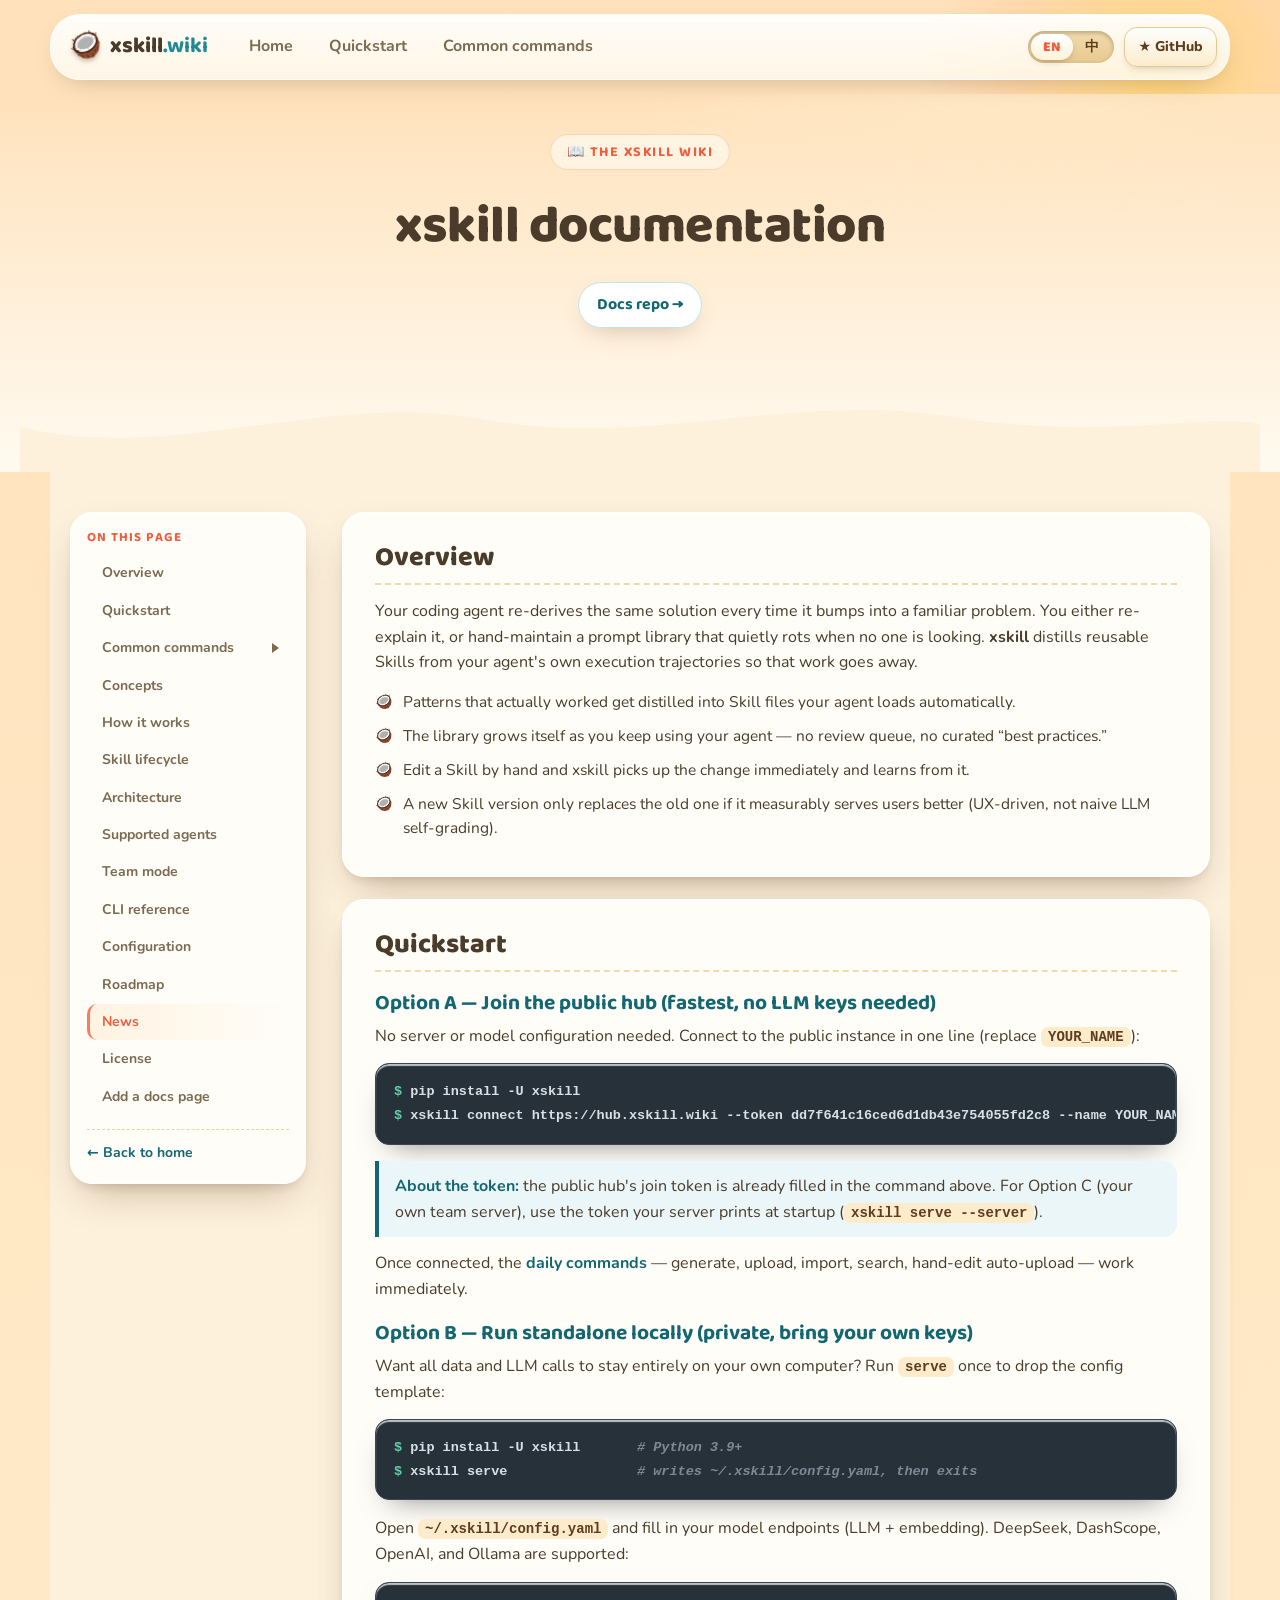
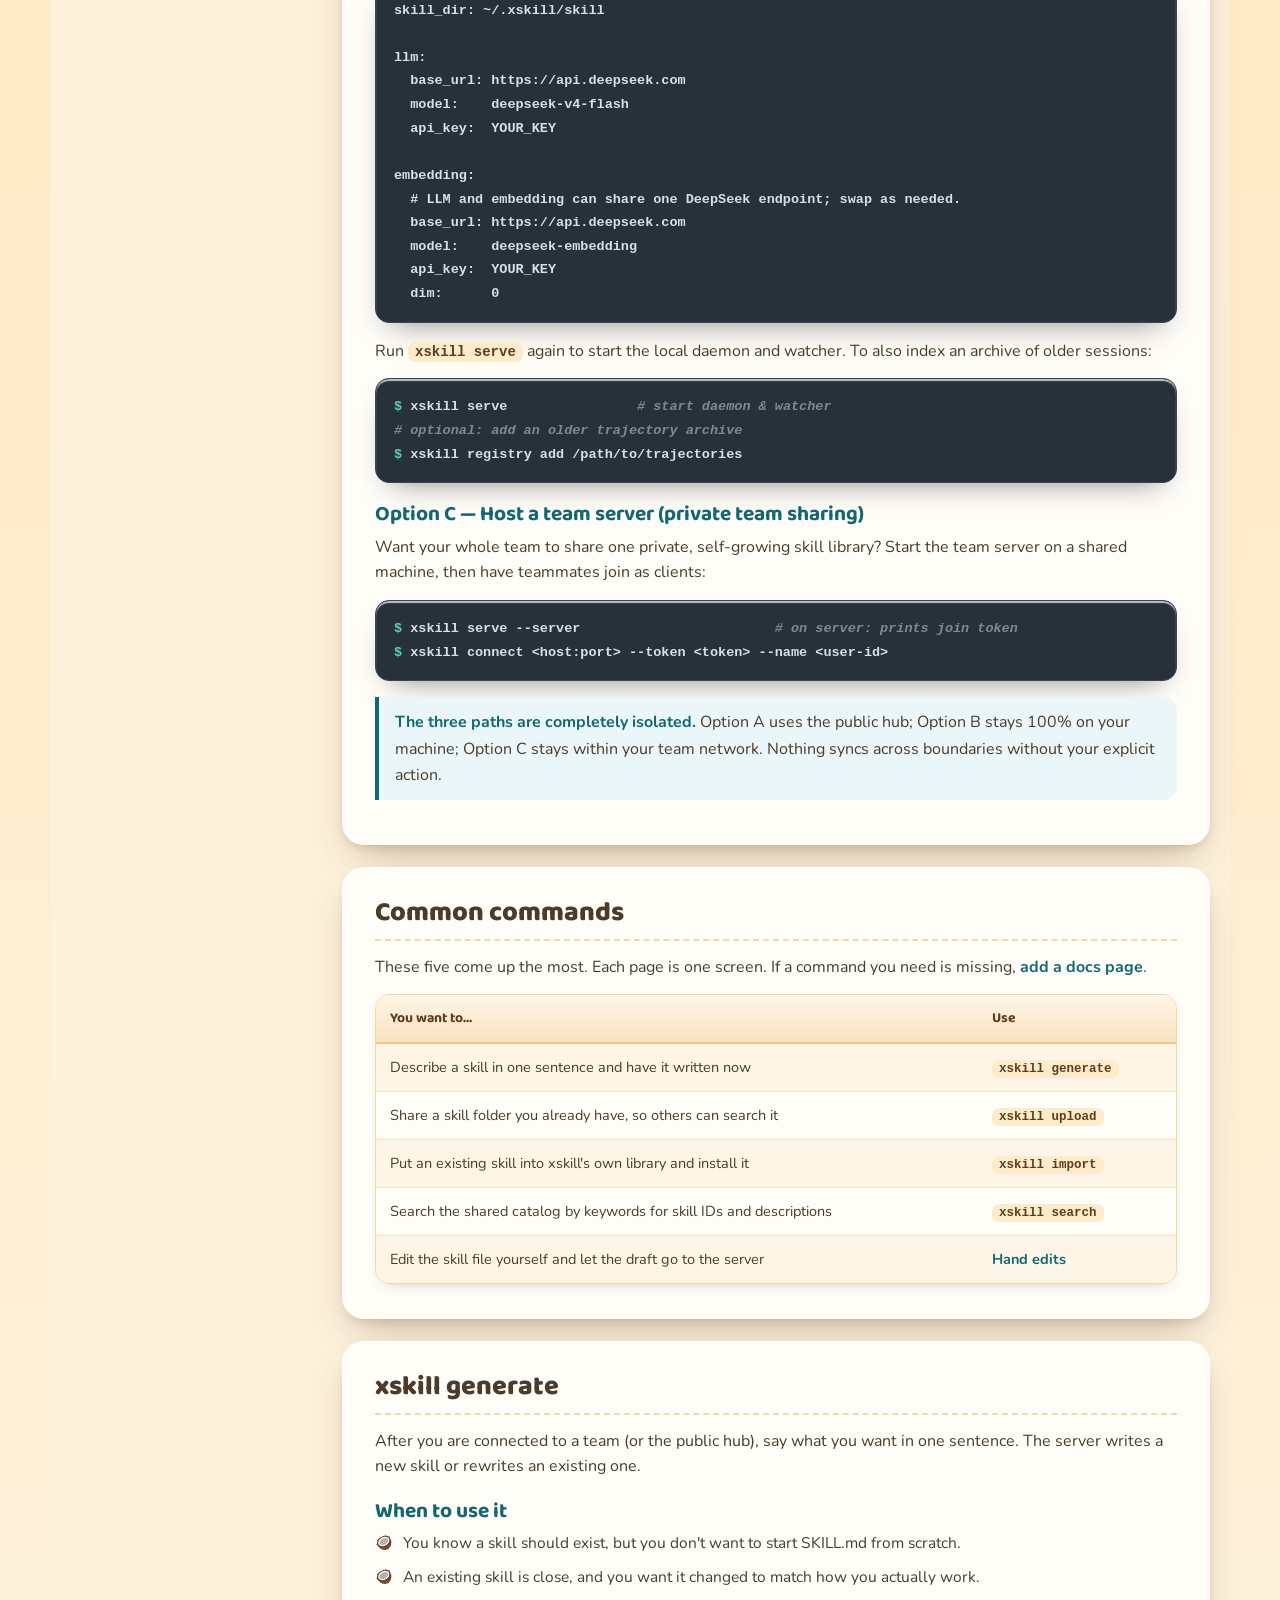
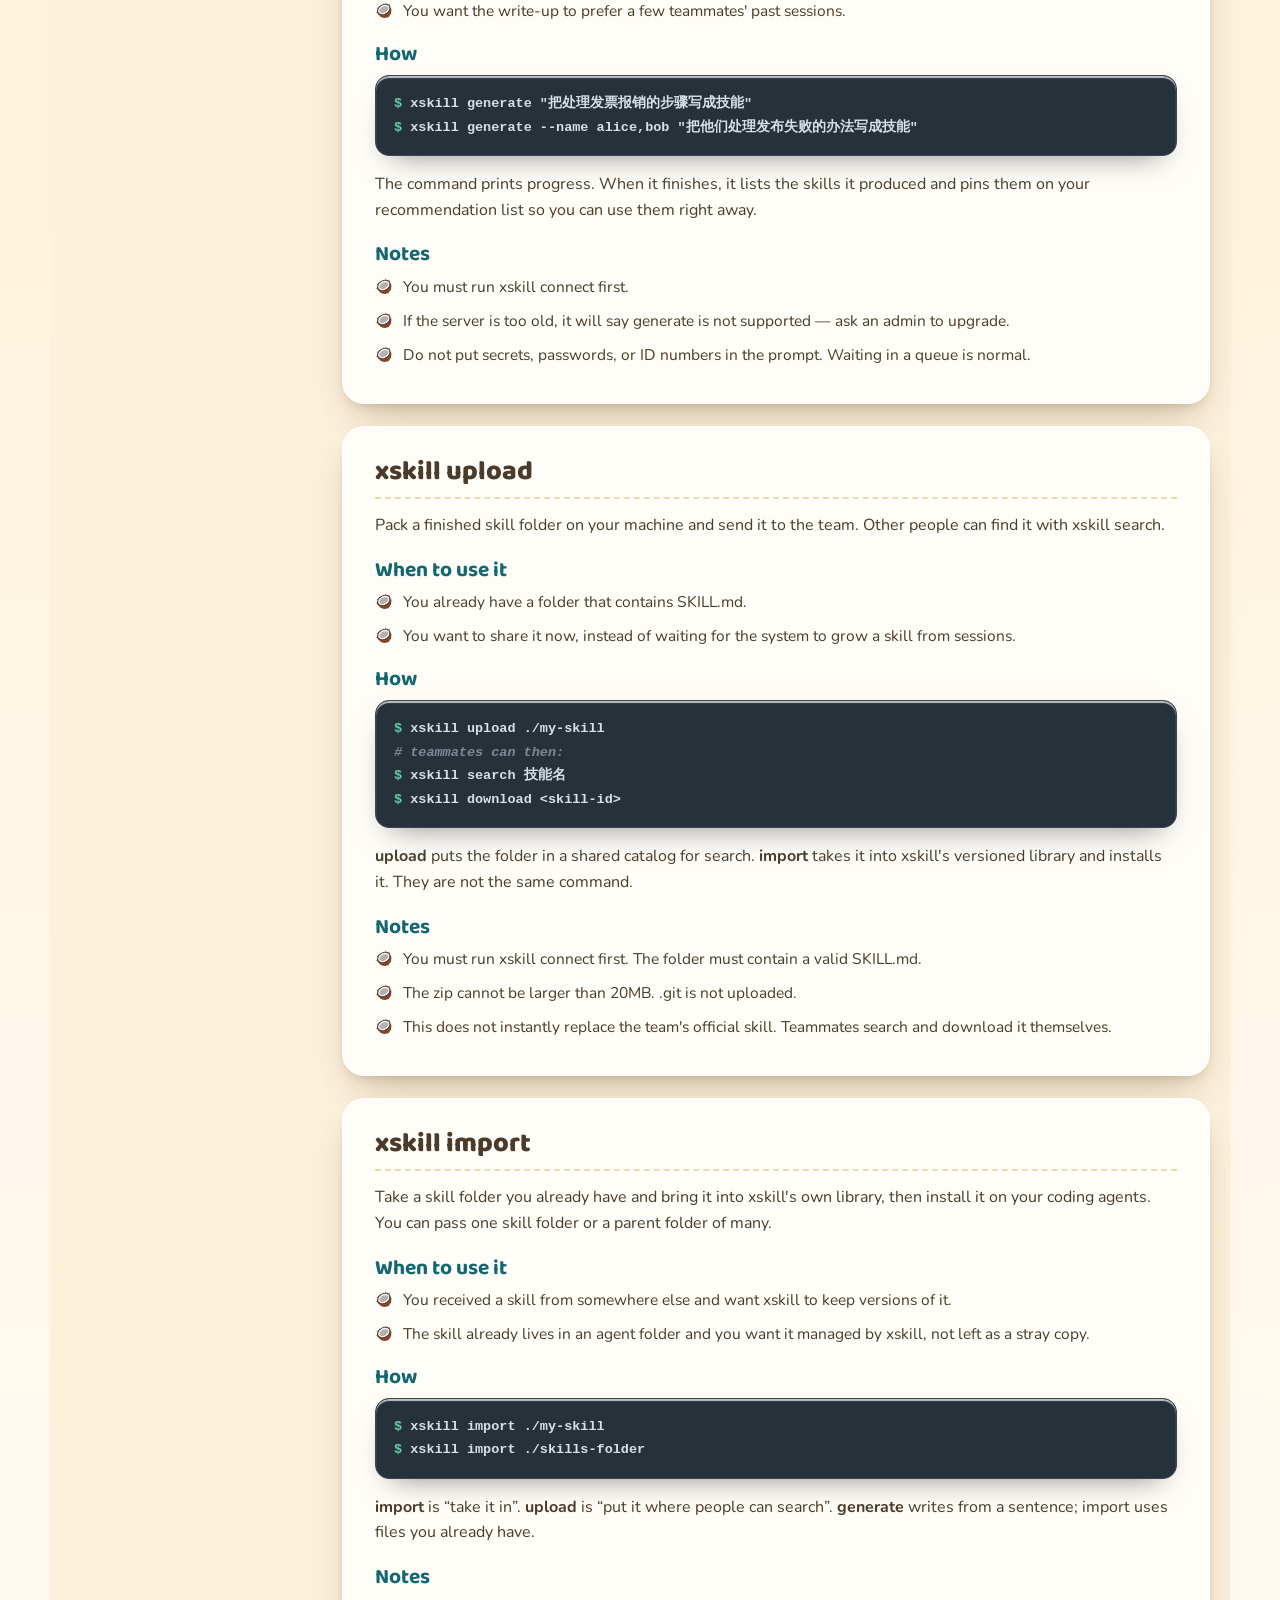
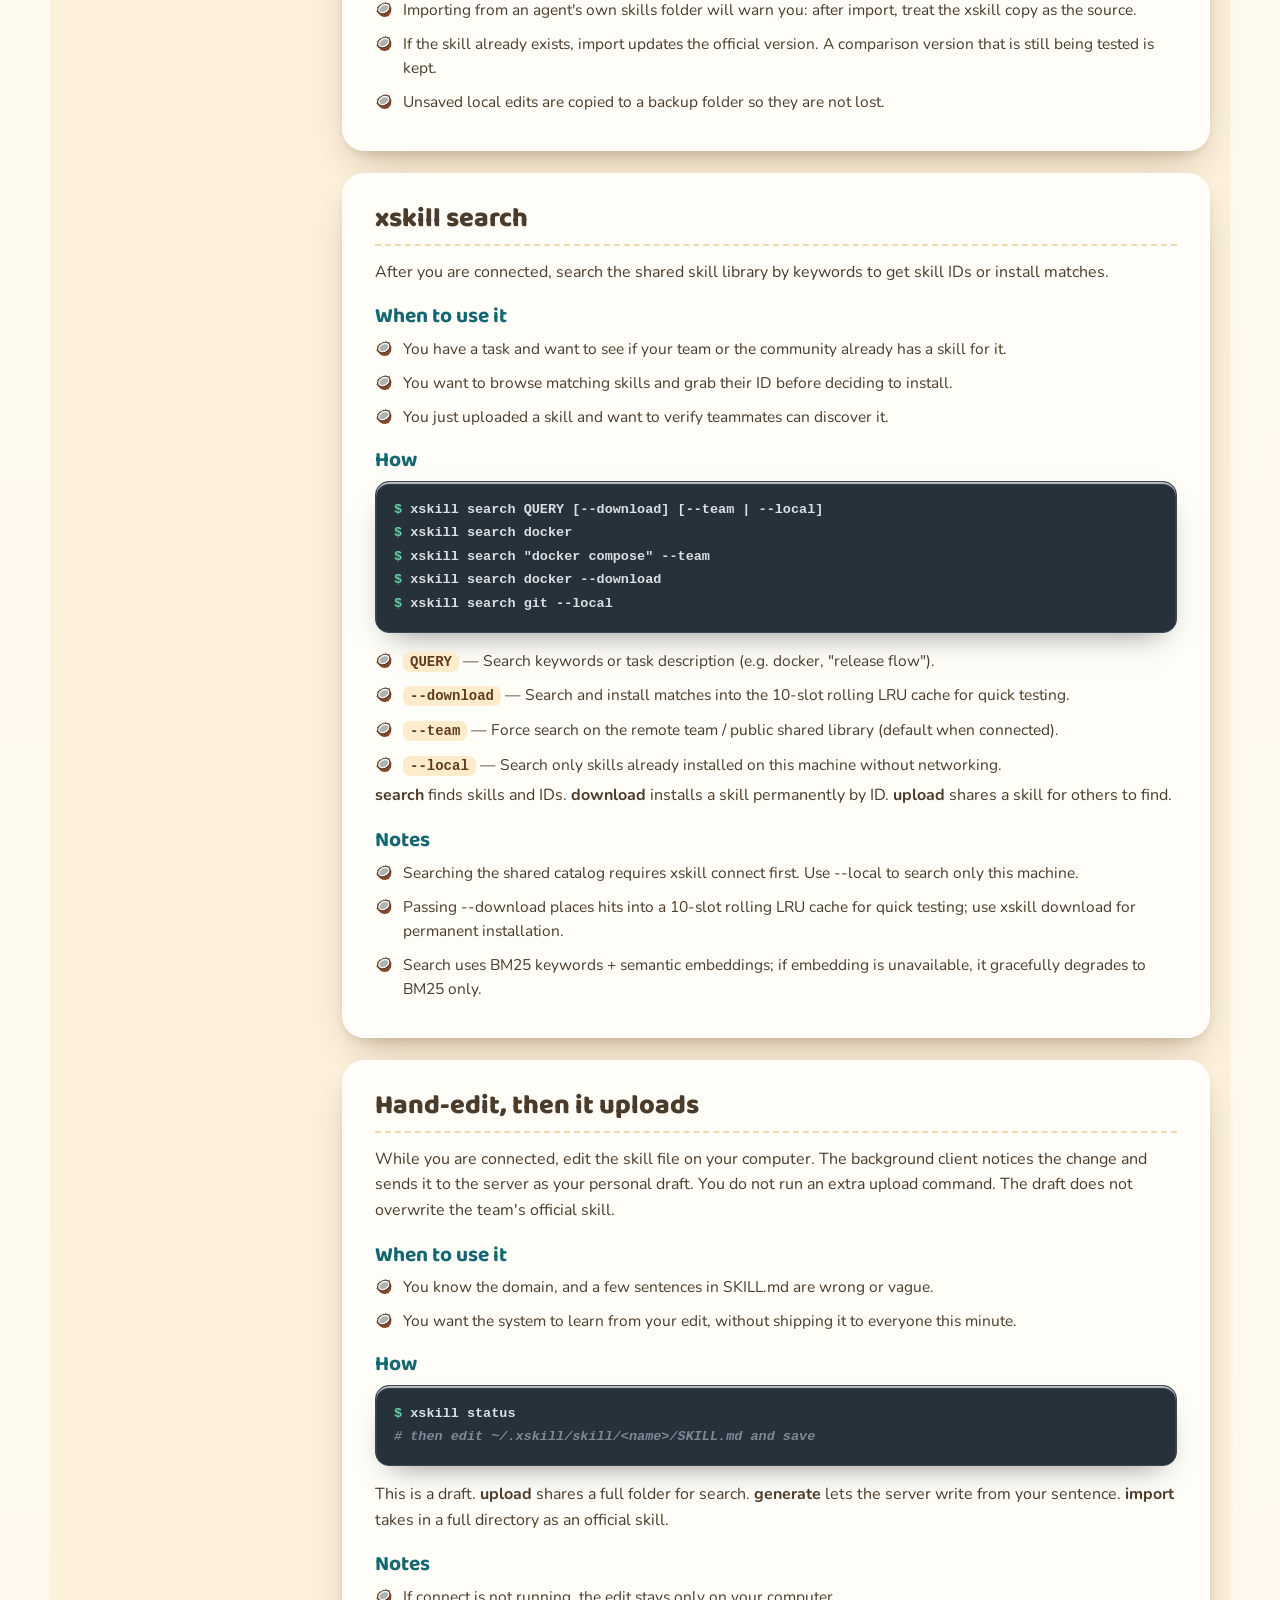
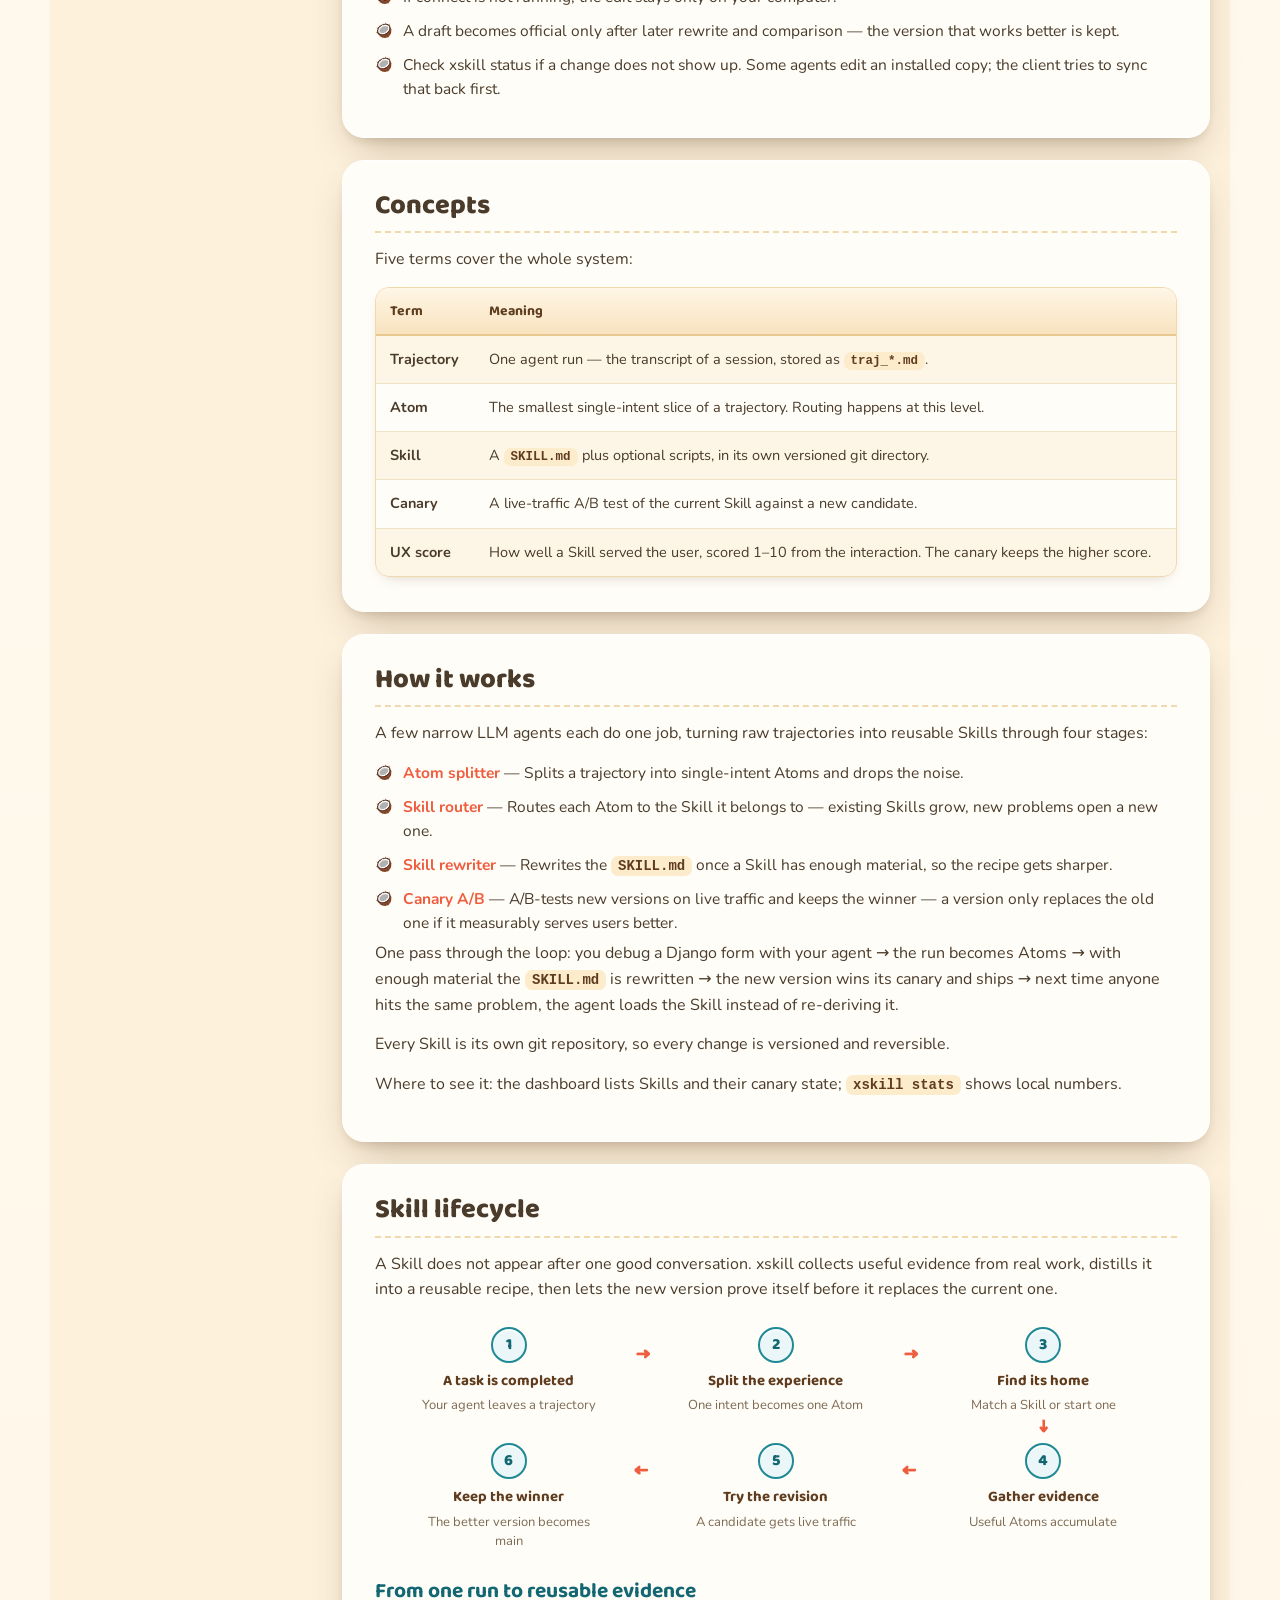
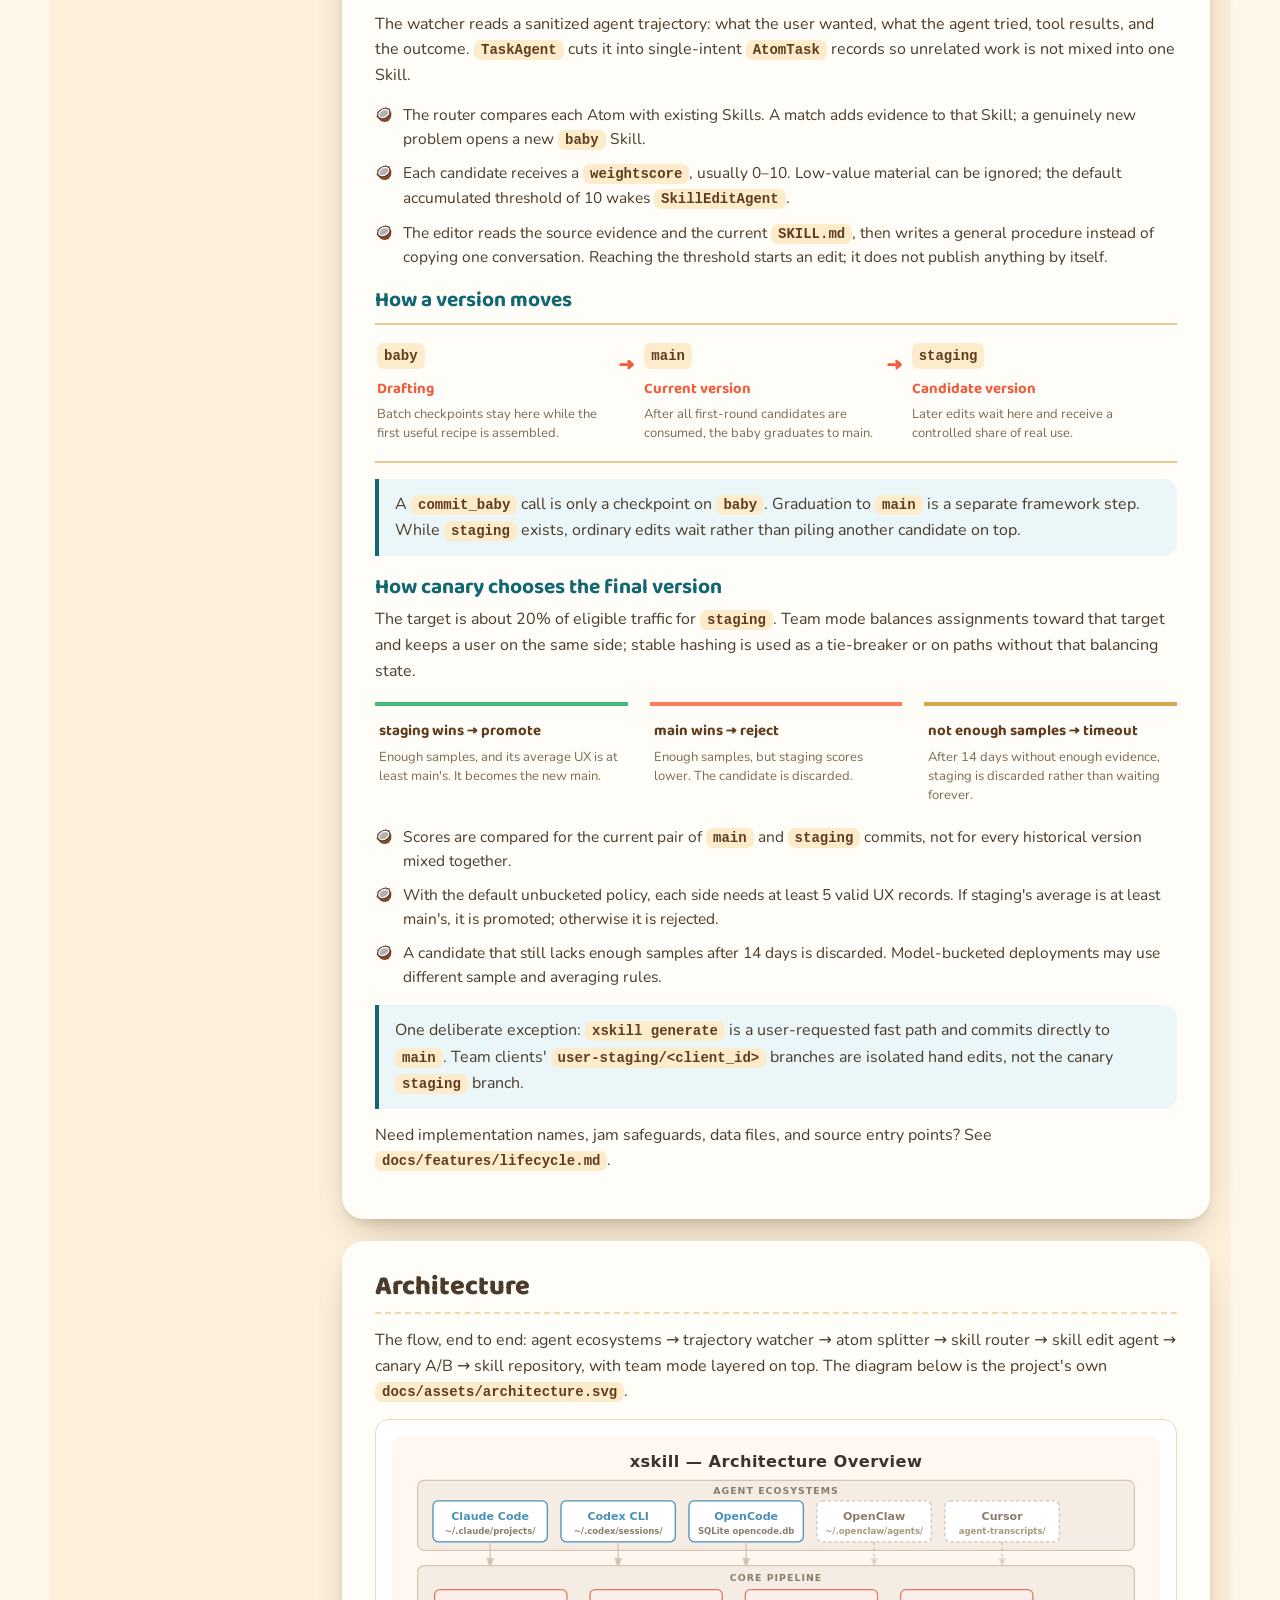
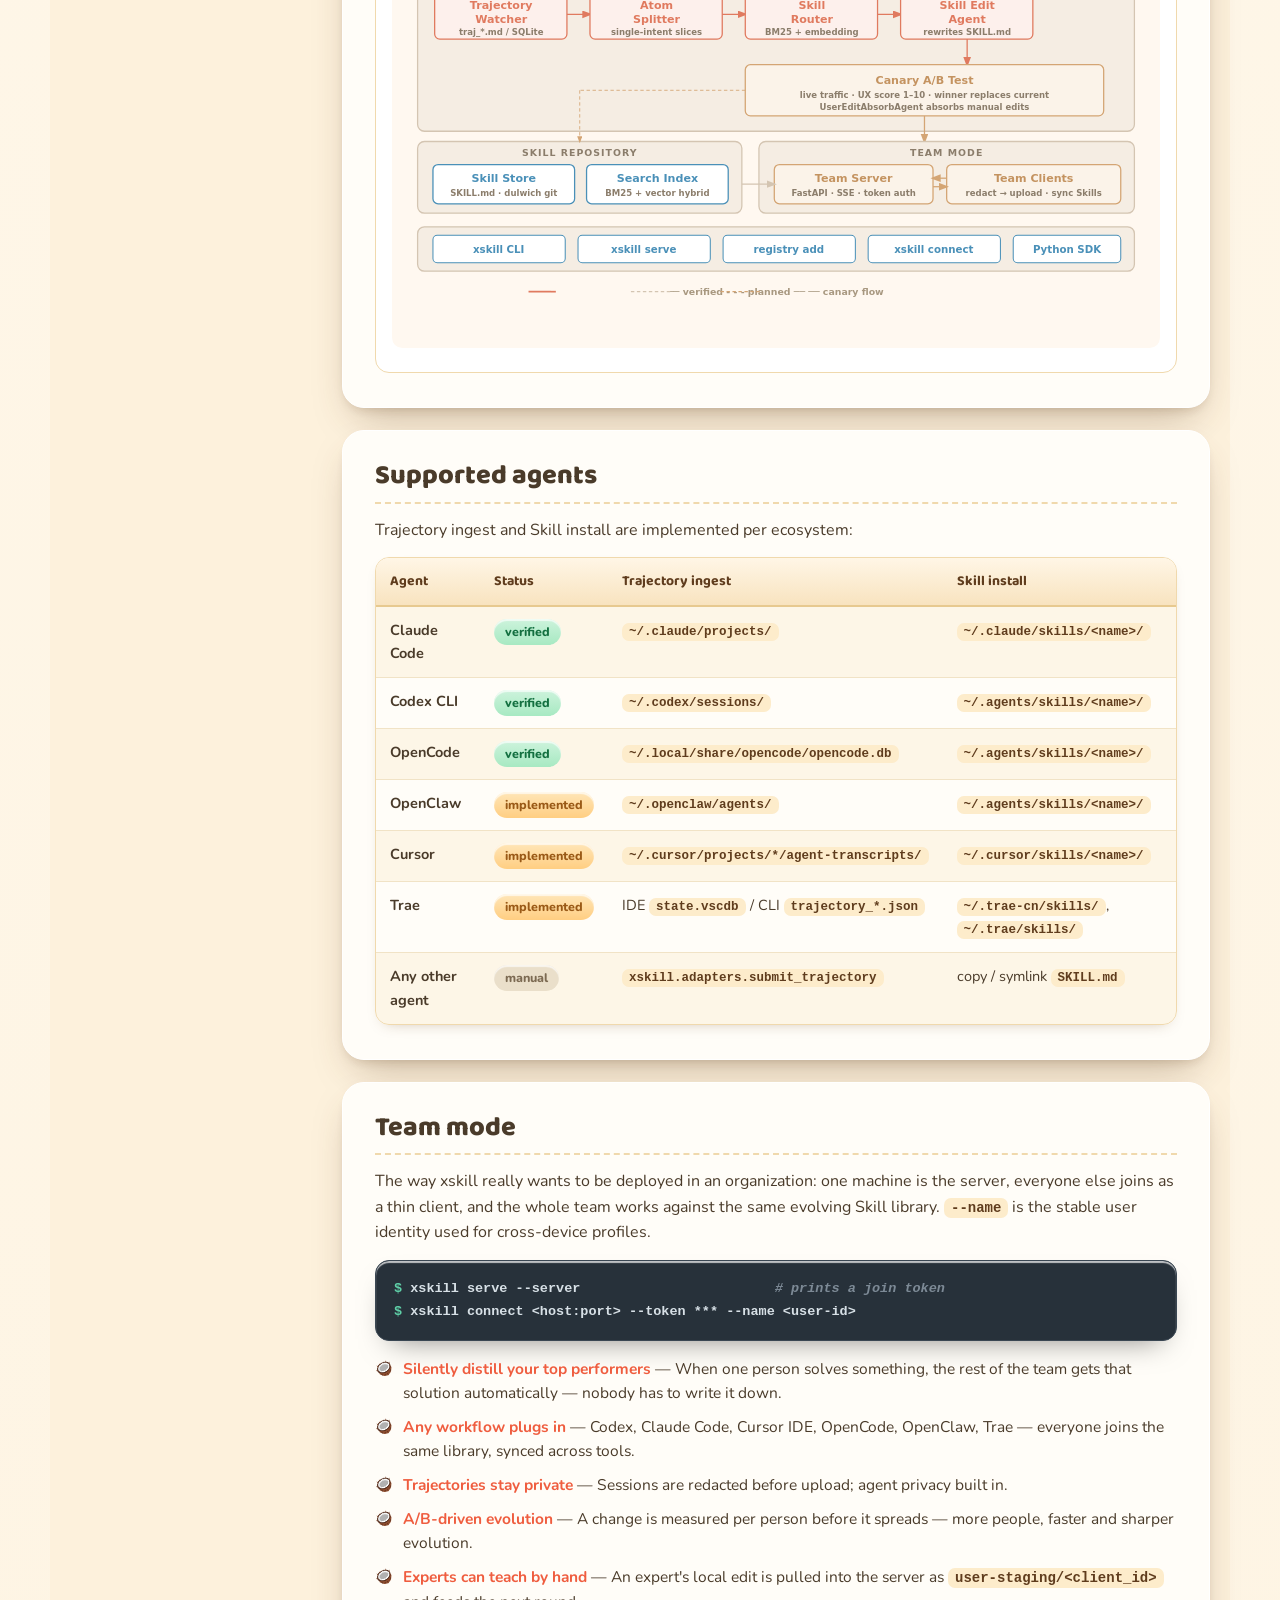
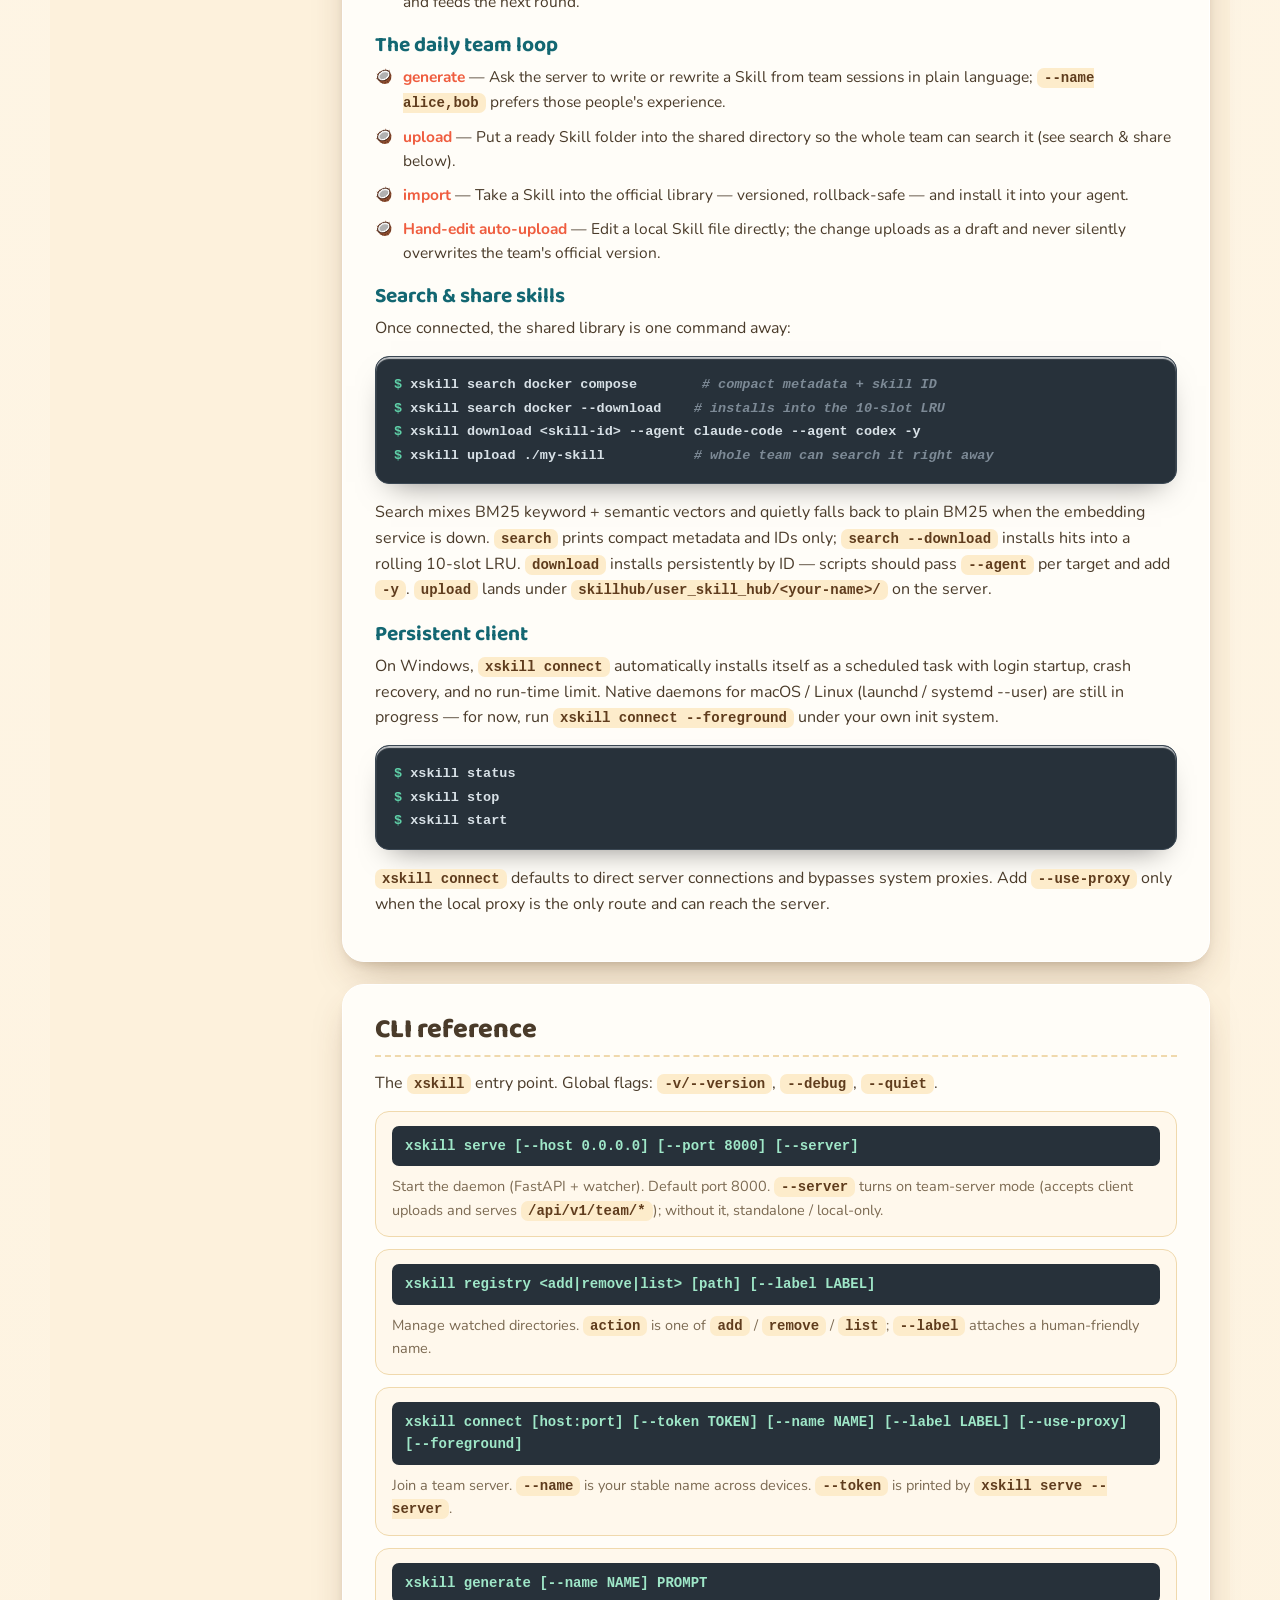
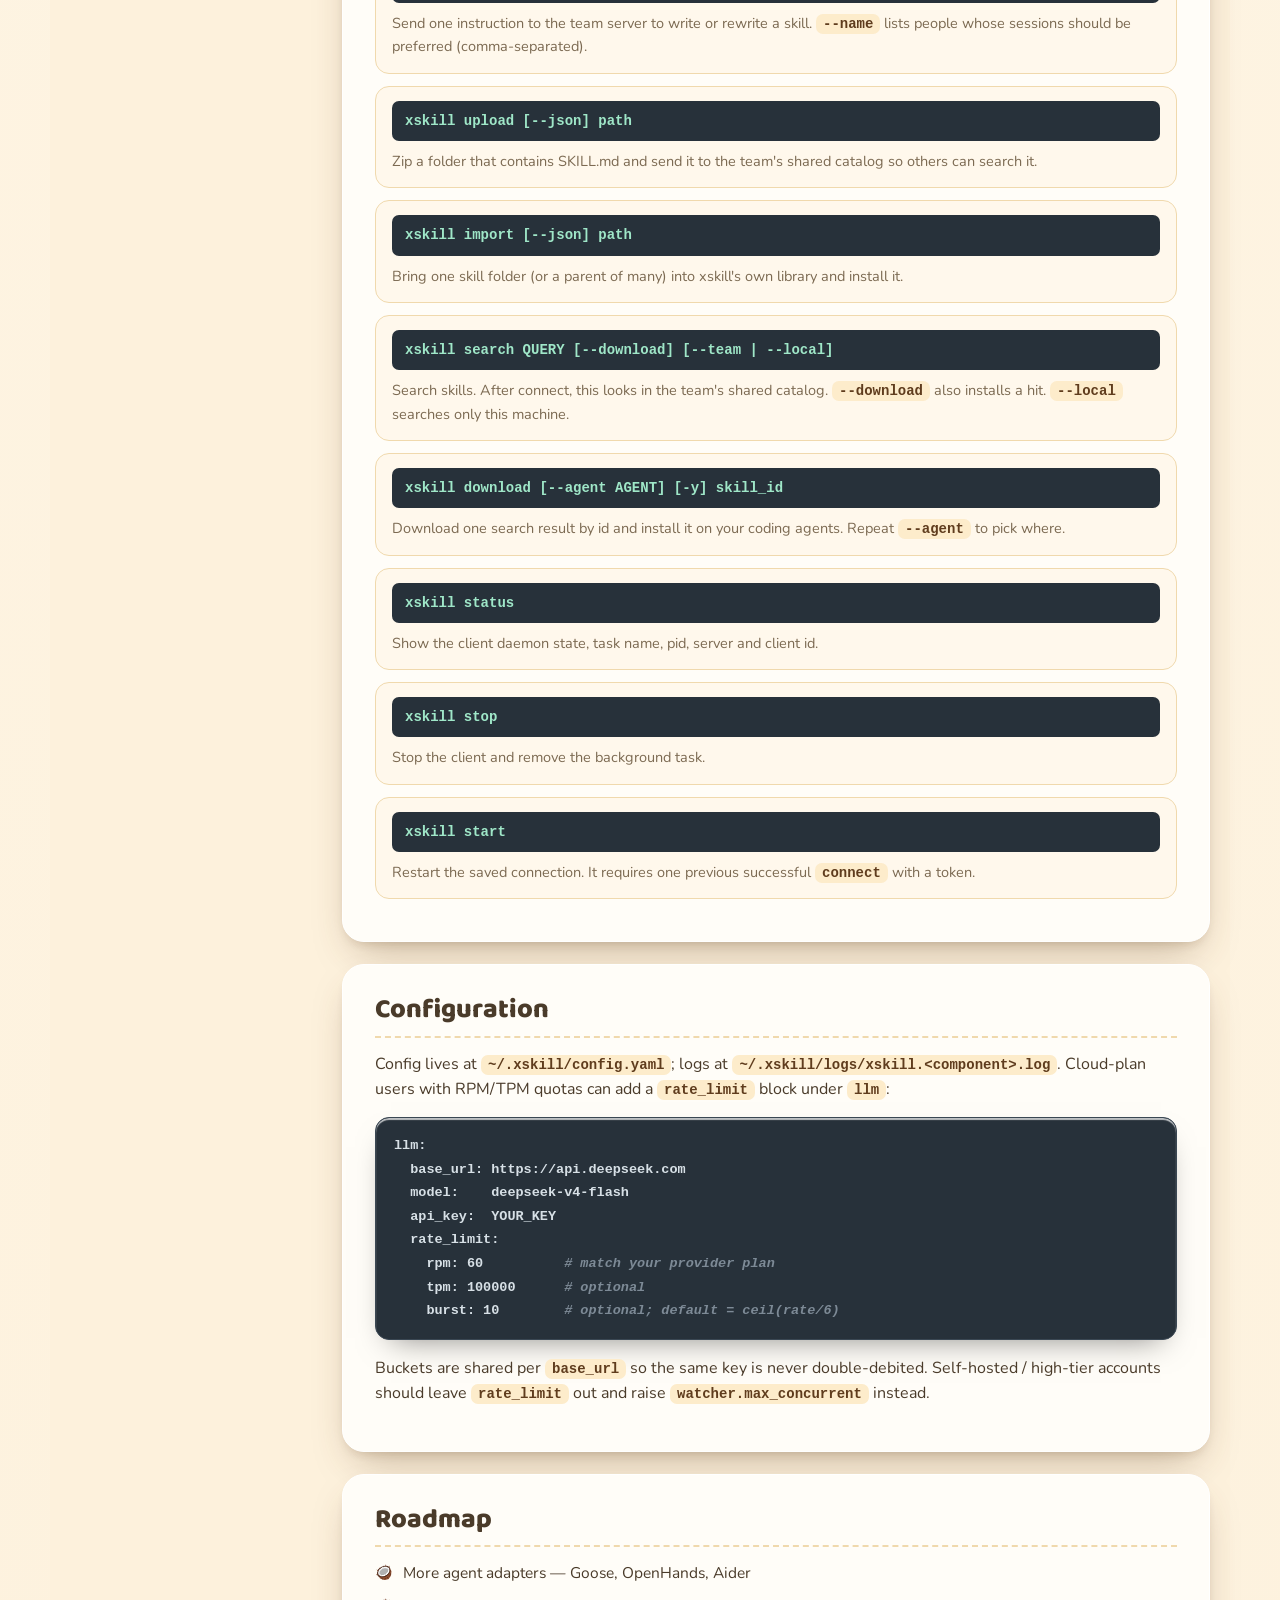
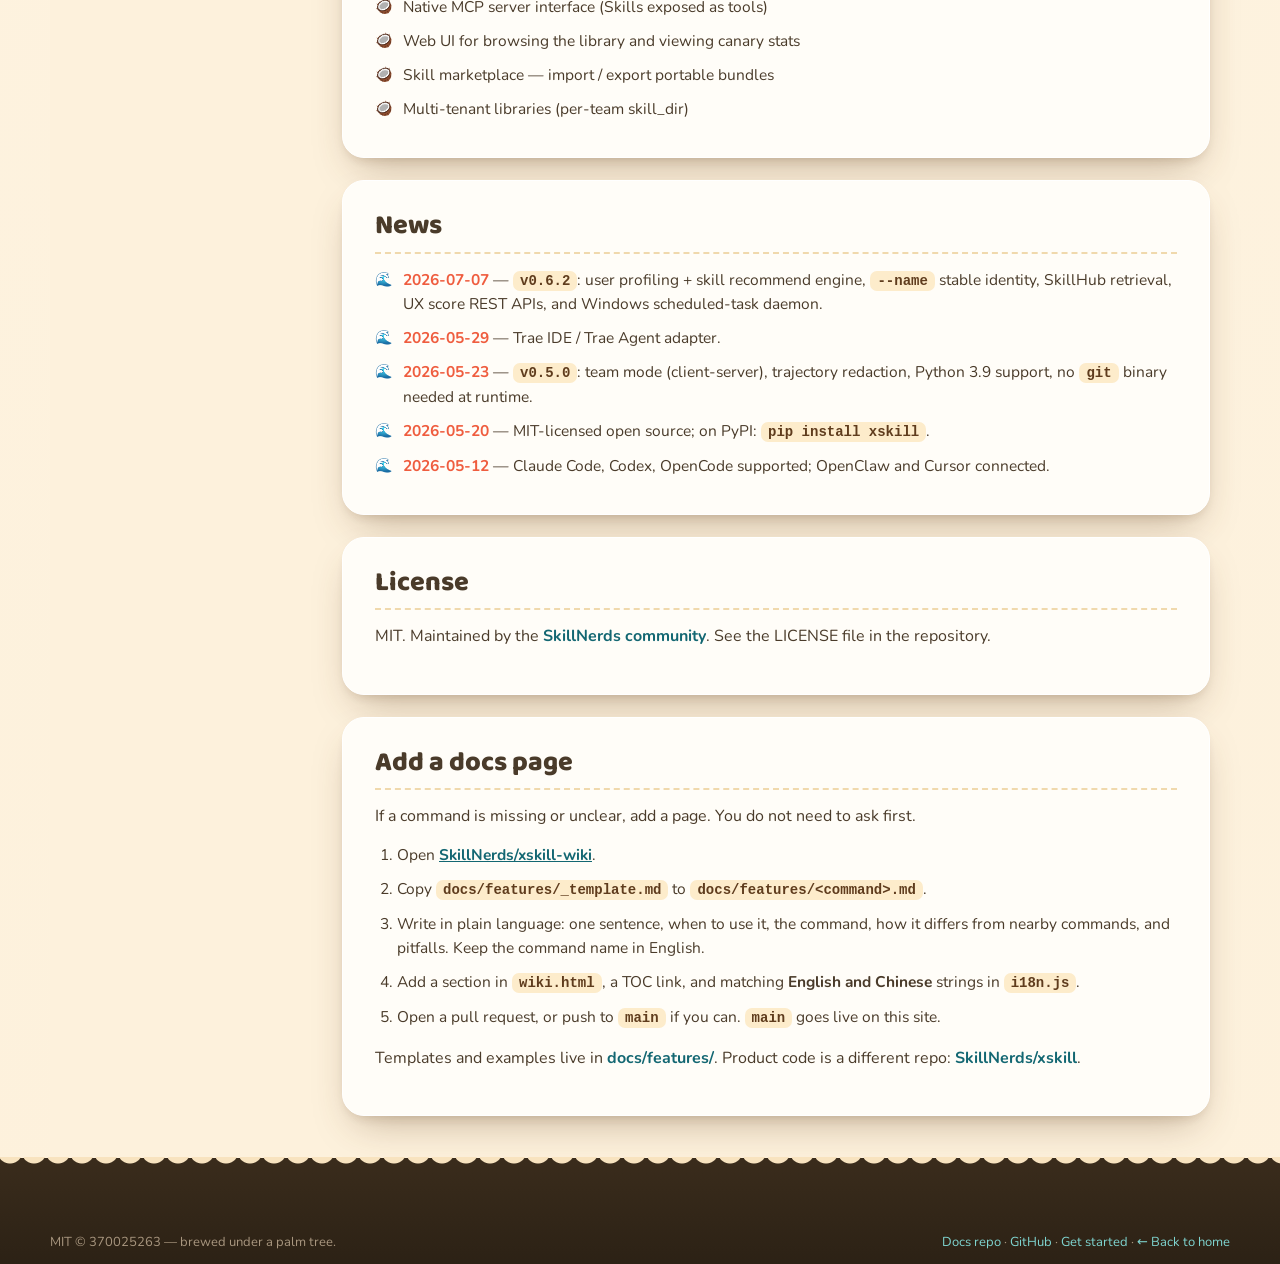
==== wiki.html @ a2f499cf "docs: expand Skill lifecycle walkthrough" ====
<!DOCTYPE html>
<html lang="en">
<head>
<meta charset="UTF-8" />
<meta name="viewport" content="width=device-width, initial-scale=1.0" />
<title>xskill Wiki · docs 🥥</title>
<meta name="description" content="xskill documentation — overview, quickstart, concepts, architecture, supported agents, team mode, CLI reference and configuration. Grounded in the project README and source." />
<link rel="preconnect" href="https://fonts.googleapis.com" />
<link rel="preconnect" href="https://fonts.gstatic.com" crossorigin />
<link href="https://fonts.googleapis.com/css2?family=Baloo+2:wght@500;600;700;800&family=Nunito:ital,wght@0,400;0,600;0,700;0,800;1,600&display=swap" rel="stylesheet" />
<link rel="icon" href="data:image/svg+xml,<svg xmlns='http://www.w3.org/2000/svg' viewBox='0 0 100 100'><text y='.9em' font-size='90'>🥥</text></svg>" />
<link rel="stylesheet" href="styles.css" />
</head>
<body data-title-key="wiki.title">

<div class="sky-decor" aria-hidden="true">
  <div class="sun-glow"></div>
  <div class="cloud cloud--1"></div>
  <div class="cloud cloud--2"></div>
</div>

<!-- ===== nav ===== -->
<header class="nav-wrap">
  <nav class="nav">
    <a class="brand" href="index.html" aria-label="xskill home">
      <span class="brand__coco">🥥</span>
      <span class="brand__name">xskill<span class="brand__dot">.wiki</span></span>
    </a>
    <ul class="nav__links">
      <li><a href="index.html" data-i18n="nav.home">Home</a></li>
      <li><a href="#quickstart" data-i18n="w.nav_quickstart">Quickstart</a></li>
      <li><a href="#features" data-i18n="w.nav_features">Common commands</a></li>
    </ul>
    <div class="nav__actions">
      <div class="lang" role="group" aria-label="language">
        <button type="button" class="lang__btn" data-set-lang="en" data-i18n="lang.en">EN</button>
        <button type="button" class="lang__btn" data-set-lang="zh" data-i18n="lang.zh">中</button>
      </div>
      <a class="chip chip--ghost" href="https://github.com/SkillNerds/xskill" target="_blank" rel="noopener">★ GitHub</a>
    </div>
  </nav>
</header>

<!-- ===== wiki header band ===== -->
<section class="wiki-hero">
  <div class="wiki-hero__inner">
    <span class="kicker" data-i18n="wiki.badge">📖 the xskill wiki</span>
    <h1 data-i18n="wiki.h">xskill documentation</h1>
    <a class="wiki-hero__src" href="https://github.com/SkillNerds/xskill-wiki" target="_blank" rel="noopener" data-i18n="wiki.edit">Docs repo →</a>
  </div>
  <div class="wave-divider" aria-hidden="true">
    <svg viewBox="0 0 1440 120" preserveAspectRatio="none"><path d="M0 60 C 180 110 360 10 540 50 C 720 90 900 12 1080 46 C 1260 80 1380 40 1440 56 V120 H0 Z"/></svg>
  </div>
</section>

<!-- ===== shell: sidebar + content ===== -->
<div class="wiki-shell">
  <aside class="wiki-toc">
    <div class="wiki-toc__card">
      <h4 data-i18n="wiki.toc">On this page</h4>
      <nav>
        <a href="#overview" data-i18n="w.nav_overview">Overview</a>
        <a href="#quickstart" data-i18n="w.nav_quickstart">Quickstart</a>
        <div class="wiki-toc__group" data-toc-fold>
          <div class="wiki-toc__parent">
            <a href="#features" data-i18n="w.nav_features">Common commands</a>
            <button type="button" class="wiki-toc__toggle" aria-expanded="false" aria-controls="toc-features-sub" data-i18n-aria="wiki.toc_fold"></button>
          </div>
          <div class="wiki-toc__sub" id="toc-features-sub">
            <a href="#generate">generate</a>
            <a href="#upload">upload</a>
            <a href="#import">import</a>
            <a href="#search">search</a>
            <a href="#rewrite" data-i18n="w.nav_rewrite">Hand edits</a>
          </div>
        </div>
        <a href="#concepts" data-i18n="w.nav_concepts">Concepts</a>
        <a href="#how" data-i18n="w.nav_how">How it works</a>
        <a href="#lifecycle" data-i18n="w.nav_lifecycle">Skill lifecycle</a>
        <a href="#arch" data-i18n="w.nav_arch">Architecture</a>
        <a href="#agents" data-i18n="w.nav_agents">Supported agents</a>
        <a href="#team" data-i18n="w.nav_team">Team mode</a>
        <a href="#cli" data-i18n="w.nav_cli">CLI reference</a>
        <a href="#config" data-i18n="w.nav_config">Configuration</a>
        <a href="#roadmap" data-i18n="w.nav_roadmap">Roadmap</a>
        <a href="#news" data-i18n="w.nav_news">News</a>
        <a href="#license" data-i18n="w.nav_license">License</a>
        <a href="#contribute" data-i18n="w.nav_contribute">Add a docs page</a>
      </nav>
      <a class="wiki-toc__back" href="index.html" data-i18n="wiki.back">← Back to home</a>
    </div>
  </aside>

  <article class="wiki-doc">

    <section id="overview" class="doc-sec">
      <h2 data-i18n="w.overview_h">Overview</h2>
      <p data-i18n-html="w.overview_p1"></p>
      <ul class="doc-list">
        <li data-i18n="w.overview_l1"></li>
        <li data-i18n="w.overview_l2"></li>
        <li data-i18n="w.overview_l3"></li>
        <li data-i18n="w.overview_l4"></li>
      </ul>
    </section>

    <section id="quickstart" class="doc-sec">
      <h2 data-i18n="w.quickstart_h">Quickstart</h2>
      <h3 class="doc-subhead" data-i18n="w.quickstart_optA_h"></h3>
      <p data-i18n-html="w.quickstart_hub_lead"></p>
      <pre class="code"><code><span class="c-pmt">$</span> pip install -U xskill
<span class="c-pmt">$</span> xskill connect https://hub.xskill.wiki --token dd7f641c16ced6d1db43e754055fd2c8 --name YOUR_NAME</code></pre>
      <p class="doc-note" data-i18n-html="w.quickstart_token_note"></p>
      <p data-i18n-html="w.quickstart_hub_note"></p>
      <h3 class="doc-subhead" data-i18n="w.quickstart_optB_h"></h3>
      <p data-i18n-html="w.quickstart_p1"></p>
      <pre class="code"><code><span class="c-pmt">$</span> pip install -U xskill       <span class="c-com"># Python 3.9+</span>
<span class="c-pmt">$</span> xskill serve                <span class="c-com"># writes ~/.xskill/config.yaml, then exits</span></code></pre>
      <p data-i18n-html="w.quickstart_p2"></p>
      <pre class="code"><code>skill_dir: ~/.xskill/skill

llm:
  base_url: https://api.deepseek.com
  model:    deepseek-v4-flash
  api_key:  YOUR_KEY

embedding:
  # LLM and embedding can share one DeepSeek endpoint; swap as needed.
  base_url: https://api.deepseek.com
  model:    deepseek-embedding
  api_key:  YOUR_KEY
  dim:      0</code></pre>
      <p data-i18n-html="w.quickstart_p3"></p>
      <pre class="code"><code><span class="c-pmt">$</span> xskill serve                <span class="c-com"># start daemon & watcher</span>
<span class="c-com"># optional: add an older trajectory archive</span>
<span class="c-pmt">$</span> xskill registry add /path/to/trajectories</code></pre>
      <h3 class="doc-subhead" data-i18n="w.quickstart_optC_h"></h3>
      <p data-i18n-html="w.quickstart_optC_lead"></p>
      <pre class="code"><code><span class="c-pmt">$</span> xskill serve --server                        <span class="c-com"># on server: prints join token</span>
<span class="c-pmt">$</span> xskill connect &lt;host:port&gt; --token &lt;token&gt; --name &lt;user-id&gt;</code></pre>
      <p class="doc-note" data-i18n-html="w.quickstart_isolation"></p>
    </section>

    <section id="features" class="doc-sec">
      <h2 data-i18n="w.feat_h">Common commands</h2>
      <p data-i18n-html="w.feat_p"></p>
      <table class="doc-table">
        <thead><tr><th data-i18n="w.feat_th_want">You want to…</th><th data-i18n="w.feat_th_use">Use</th></tr></thead>
        <tbody>
          <tr><td data-i18n="w.feat_r1"></td><td><a href="#generate"><code>xskill generate</code></a></td></tr>
          <tr><td data-i18n="w.feat_r2"></td><td><a href="#upload"><code>xskill upload</code></a></td></tr>
          <tr><td data-i18n="w.feat_r3"></td><td><a href="#import"><code>xskill import</code></a></td></tr>
          <tr><td data-i18n="w.feat_r5"></td><td><a href="#search"><code>xskill search</code></a></td></tr>
          <tr><td data-i18n="w.feat_r4"></td><td><a href="#rewrite" data-i18n="w.nav_rewrite">Hand edits</a></td></tr>
        </tbody>
      </table>
    </section>

    <section id="generate" class="doc-sec">
      <h2>xskill generate</h2>
      <p data-i18n="w.gen_one"></p>
      <h3 class="doc-subhead" data-i18n="w.when">When to use it</h3>
      <ul class="doc-list">
        <li data-i18n="w.gen_w1"></li>
        <li data-i18n="w.gen_w2"></li>
        <li data-i18n="w.gen_w3"></li>
      </ul>
      <h3 class="doc-subhead" data-i18n="w.howcmd">How</h3>
      <pre class="code"><code><span class="c-pmt">$</span> xskill generate "把处理发票报销的步骤写成技能"
<span class="c-pmt">$</span> xskill generate --name alice,bob "把他们处理发布失败的办法写成技能"</code></pre>
      <p data-i18n-html="w.gen_after"></p>
      <h3 class="doc-subhead" data-i18n="w.notes">Notes</h3>
      <ul class="doc-list">
        <li data-i18n="w.gen_n1"></li>
        <li data-i18n="w.gen_n2"></li>
        <li data-i18n="w.gen_n3"></li>
      </ul>
    </section>

    <section id="upload" class="doc-sec">
      <h2>xskill upload</h2>
      <p data-i18n="w.up_one"></p>
      <h3 class="doc-subhead" data-i18n="w.when">When to use it</h3>
      <ul class="doc-list">
        <li data-i18n="w.up_w1"></li>
        <li data-i18n="w.up_w2"></li>
      </ul>
      <h3 class="doc-subhead" data-i18n="w.howcmd">How</h3>
      <pre class="code"><code><span class="c-pmt">$</span> xskill upload ./my-skill
<span class="c-com"># teammates can then:</span>
<span class="c-pmt">$</span> xskill search 技能名
<span class="c-pmt">$</span> xskill download &lt;skill-id&gt;</code></pre>
      <p data-i18n-html="w.up_vs"></p>
      <h3 class="doc-subhead" data-i18n="w.notes">Notes</h3>
      <ul class="doc-list">
        <li data-i18n="w.up_n1"></li>
        <li data-i18n="w.up_n2"></li>
        <li data-i18n="w.up_n3"></li>
      </ul>
    </section>

    <section id="import" class="doc-sec">
      <h2>xskill import</h2>
      <p data-i18n="w.im_one"></p>
      <h3 class="doc-subhead" data-i18n="w.when">When to use it</h3>
      <ul class="doc-list">
        <li data-i18n="w.im_w1"></li>
        <li data-i18n="w.im_w2"></li>
      </ul>
      <h3 class="doc-subhead" data-i18n="w.howcmd">How</h3>
      <pre class="code"><code><span class="c-pmt">$</span> xskill import ./my-skill
<span class="c-pmt">$</span> xskill import ./skills-folder</code></pre>
      <p data-i18n-html="w.im_vs"></p>
      <h3 class="doc-subhead" data-i18n="w.notes">Notes</h3>
      <ul class="doc-list">
        <li data-i18n="w.im_n1"></li>
        <li data-i18n="w.im_n2"></li>
        <li data-i18n="w.im_n3"></li>
      </ul>
    </section>

    <section id="search" class="doc-sec">
      <h2>xskill search</h2>
      <p data-i18n="w.srch_one"></p>
      <h3 class="doc-subhead" data-i18n="w.when">When to use it</h3>
      <ul class="doc-list">
        <li data-i18n="w.srch_w1"></li>
        <li data-i18n="w.srch_w2"></li>
        <li data-i18n="w.srch_w3"></li>
      </ul>
      <h3 class="doc-subhead" data-i18n="w.howcmd">How</h3>
      <pre class="code"><code><span class="c-pmt">$</span> xskill search QUERY [--download] [--team | --local]
<span class="c-pmt">$</span> xskill search docker
<span class="c-pmt">$</span> xskill search "docker compose" --team
<span class="c-pmt">$</span> xskill search docker --download
<span class="c-pmt">$</span> xskill search git --local</code></pre>
      <ul class="doc-list">
        <li><code>QUERY</code> — <span data-i18n="w.srch_arg_q"></span></li>
        <li><code>--download</code> — <span data-i18n="w.srch_arg_dl"></span></li>
        <li><code>--team</code> — <span data-i18n="w.srch_arg_team"></span></li>
        <li><code>--local</code> — <span data-i18n="w.srch_arg_local"></span></li>
      </ul>
      <p data-i18n-html="w.srch_vs"></p>
      <h3 class="doc-subhead" data-i18n="w.notes">Notes</h3>
      <ul class="doc-list">
        <li data-i18n="w.srch_n1"></li>
        <li data-i18n="w.srch_n2"></li>
        <li data-i18n="w.srch_n3"></li>
      </ul>
    </section>

    <section id="rewrite" class="doc-sec">
      <h2 data-i18n="w.rw_h">Hand-edit, then it uploads</h2>
      <p data-i18n="w.rw_one"></p>
      <h3 class="doc-subhead" data-i18n="w.when">When to use it</h3>
      <ul class="doc-list">
        <li data-i18n="w.rw_w1"></li>
        <li data-i18n="w.rw_w2"></li>
      </ul>
      <h3 class="doc-subhead" data-i18n="w.howcmd">How</h3>
      <pre class="code"><code><span class="c-pmt">$</span> xskill status
<span class="c-com"># then edit ~/.xskill/skill/&lt;name&gt;/SKILL.md and save</span></code></pre>
      <p data-i18n-html="w.rw_vs"></p>
      <h3 class="doc-subhead" data-i18n="w.notes">Notes</h3>
      <ul class="doc-list">
        <li data-i18n="w.rw_n1"></li>
        <li data-i18n="w.rw_n2"></li>
        <li data-i18n="w.rw_n3"></li>
      </ul>
    </section>

    <section id="concepts" class="doc-sec">
      <h2 data-i18n="w.concepts_h">Concepts</h2>
      <p data-i18n="w.concepts_p">Five terms cover the whole system:</p>
      <table class="doc-table">
        <thead><tr><th data-i18n="w.th_term">Term</th><th data-i18n="w.th_meaning">Meaning</th></tr></thead>
        <tbody>
          <tr><td><b data-i18n="c.traj_t">Trajectory</b></td><td data-i18n-html="c.traj_p"></td></tr>
          <tr><td><b data-i18n="c.atom_t">Atom</b></td><td data-i18n-html="c.atom_p"></td></tr>
          <tr><td><b data-i18n="c.skill_t">Skill</b></td><td data-i18n-html="c.skill_p"></td></tr>
          <tr><td><b data-i18n="c.canary_t">Canary</b></td><td data-i18n-html="c.canary_p"></td></tr>
          <tr><td><b data-i18n="c.ux_t">UX score</b></td><td data-i18n-html="c.ux_p"></td></tr>
        </tbody>
      </table>
    </section>

    <section id="how" class="doc-sec">
      <h2 data-i18n="w.how_h">How it works</h2>
      <p data-i18n-html="w.how_p"></p>
      <ul class="doc-list">
        <li><b data-i18n="w.how_s1_t"></b> — <span data-i18n-html="w.how_s1_p"></span></li>
        <li><b data-i18n="w.how_s2_t"></b> — <span data-i18n-html="w.how_s2_p"></span></li>
        <li><b data-i18n="w.how_s3_t"></b> — <span data-i18n-html="w.how_s3_p"></span></li>
        <li><b data-i18n="w.how_s4_t"></b> — <span data-i18n-html="w.how_s4_p"></span></li>
      </ul>
      <p data-i18n-html="w.how_example"></p>
      <p data-i18n-html="w.how_ver"></p>
      <p data-i18n-html="w.how_see"></p>
    </section>

    <section id="lifecycle" class="doc-sec">
      <h2 data-i18n="w.lifecycle_h">Skill lifecycle</h2>
      <p data-i18n-html="w.lifecycle_p"></p>
      <ol class="lifecycle-flow" aria-label="Skill lifecycle">
        <li><span>1</span><b data-i18n="w.lifecycle_f1_t"></b><small data-i18n="w.lifecycle_f1_p"></small></li>
        <li><span>2</span><b data-i18n="w.lifecycle_f2_t"></b><small data-i18n="w.lifecycle_f2_p"></small></li>
        <li><span>3</span><b data-i18n="w.lifecycle_f3_t"></b><small data-i18n="w.lifecycle_f3_p"></small></li>
        <li><span>4</span><b data-i18n="w.lifecycle_f4_t"></b><small data-i18n="w.lifecycle_f4_p"></small></li>
        <li><span>5</span><b data-i18n="w.lifecycle_f5_t"></b><small data-i18n="w.lifecycle_f5_p"></small></li>
        <li><span>6</span><b data-i18n="w.lifecycle_f6_t"></b><small data-i18n="w.lifecycle_f6_p"></small></li>
      </ol>

      <h3 class="doc-subhead" data-i18n="w.lifecycle_evidence_h"></h3>
      <p data-i18n-html="w.lifecycle_evidence_p"></p>
      <ul class="doc-list">
        <li data-i18n-html="w.lifecycle_e1"></li>
        <li data-i18n-html="w.lifecycle_e2"></li>
        <li data-i18n-html="w.lifecycle_e3"></li>
      </ul>

      <h3 class="doc-subhead" data-i18n="w.lifecycle_branch_h"></h3>
      <div class="lifecycle-branches" role="img" aria-label="baby to main to staging">
        <div><code>baby</code><b data-i18n="w.lifecycle_baby_t"></b><small data-i18n="w.lifecycle_baby_p"></small></div>
        <div><code>main</code><b data-i18n="w.lifecycle_main_t"></b><small data-i18n="w.lifecycle_main_p"></small></div>
        <div><code>staging</code><b data-i18n="w.lifecycle_staging_t"></b><small data-i18n="w.lifecycle_staging_p"></small></div>
      </div>
      <p class="doc-note" data-i18n-html="w.lifecycle_branch_note"></p>

      <h3 class="doc-subhead" data-i18n="w.lifecycle_canary_h"></h3>
      <p data-i18n-html="w.lifecycle_canary_p"></p>
      <div class="canary-outcomes">
        <div class="canary-outcome canary-outcome--win">
          <b data-i18n="w.lifecycle_win_t"></b>
          <small data-i18n="w.lifecycle_win_p"></small>
        </div>
        <div class="canary-outcome canary-outcome--lose">
          <b data-i18n="w.lifecycle_lose_t"></b>
          <small data-i18n="w.lifecycle_lose_p"></small>
        </div>
        <div class="canary-outcome canary-outcome--wait">
          <b data-i18n="w.lifecycle_wait_t"></b>
          <small data-i18n="w.lifecycle_wait_p"></small>
        </div>
      </div>
      <ul class="doc-list">
        <li data-i18n-html="w.lifecycle_c1"></li>
        <li data-i18n-html="w.lifecycle_c2"></li>
        <li data-i18n-html="w.lifecycle_c3"></li>
      </ul>
      <p class="doc-note" data-i18n-html="w.lifecycle_generate_note"></p>
      <p data-i18n-html="w.lifecycle_link"></p>
    </section>

    <section id="arch" class="doc-sec">
      <h2 data-i18n="w.arch_h">Architecture</h2>
      <p data-i18n-html="w.arch_p"></p>
      <figure class="doc-figure">
        <img src="assets/architecture.svg" alt="xskill architecture: agent ecosystems → trajectory watcher → atom splitter → skill router → skill edit agent → canary A/B → skill repository, with team mode" loading="lazy" />
      </figure>
    </section>

    <section id="agents" class="doc-sec">
      <h2 data-i18n="w.agents_h">Supported agents</h2>
      <p data-i18n="w.agents_p">Trajectory ingest and Skill install are implemented per ecosystem:</p>
      <table class="doc-table">
        <thead><tr><th data-i18n="agents.h_agent">Agent</th><th data-i18n="agents.h_status">Status</th><th data-i18n="agents.h_ingest">Trajectory ingest</th><th data-i18n="agents.h_install">Skill install</th></tr></thead>
        <tbody>
          <tr><td><b>Claude Code</b></td><td><span class="st st--ok" data-i18n="agents.st_verified">verified</span></td><td><code>~/.claude/projects/</code></td><td><code>~/.claude/skills/&lt;name&gt;/</code></td></tr>
          <tr><td><b>Codex CLI</b></td><td><span class="st st--ok" data-i18n="agents.st_verified">verified</span></td><td><code>~/.codex/sessions/</code></td><td><code>~/.agents/skills/&lt;name&gt;/</code></td></tr>
          <tr><td><b>OpenCode</b></td><td><span class="st st--ok" data-i18n="agents.st_verified">verified</span></td><td><code>~/.local/share/opencode/opencode.db</code></td><td><code>~/.agents/skills/&lt;name&gt;/</code></td></tr>
          <tr><td><b>OpenClaw</b></td><td><span class="st st--wip" data-i18n="agents.st_impl">implemented</span></td><td><code>~/.openclaw/agents/</code></td><td><code>~/.agents/skills/&lt;name&gt;/</code></td></tr>
          <tr><td><b>Cursor</b></td><td><span class="st st--wip" data-i18n="agents.st_impl">implemented</span></td><td><code>~/.cursor/projects/*/agent-transcripts/</code></td><td><code>~/.cursor/skills/&lt;name&gt;/</code></td></tr>
          <tr><td><b>Trae</b></td><td><span class="st st--wip" data-i18n="agents.st_impl">implemented</span></td><td>IDE <code>state.vscdb</code> / CLI <code>trajectory_*.json</code></td><td><code>~/.trae-cn/skills/</code>, <code>~/.trae/skills/</code></td></tr>
          <tr><td><b data-i18n="agents.any">Any other agent</b></td><td><span class="st" data-i18n="agents.st_manual">manual</span></td><td><code>xskill.adapters.submit_trajectory</code></td><td>copy / symlink <code>SKILL.md</code></td></tr>
        </tbody>
      </table>
    </section>

    <section id="team" class="doc-sec">
      <h2 data-i18n="w.team_h">Team mode</h2>
      <p data-i18n-html="w.team_p"></p>
      <pre class="code"><code><span class="c-pmt">$</span> xskill serve --server                        <span class="c-com"># prints a join token</span>
<span class="c-pmt">$</span> xskill connect &lt;host:port&gt; --token *** --name &lt;user-id&gt;</code></pre>
      <ul class="doc-list">
        <li><b data-i18n="team.b1_t"></b> — <span data-i18n="team.b1_p"></span></li>
        <li><b data-i18n="team.b2_t"></b> — <span data-i18n="team.b2_p"></span></li>
        <li><b data-i18n="team.b3_t"></b> — <span data-i18n="team.b3_p"></span></li>
        <li><b data-i18n="team.b4_t"></b> — <span data-i18n="team.b4_p"></span></li>
        <li><b data-i18n="team.b5_t"></b> — <span data-i18n-html="team.b5_p"></span></li>
      </ul>
      <h3 class="doc-subhead" data-i18n="w.team_loop_h"></h3>
      <ul class="doc-list">
        <li><b data-i18n="w.team_loop1_t"></b> — <span data-i18n-html="w.team_loop1_p"></span></li>
        <li><b data-i18n="w.team_loop2_t"></b> — <span data-i18n-html="w.team_loop2_p"></span></li>
        <li><b data-i18n="w.team_loop3_t"></b> — <span data-i18n-html="w.team_loop3_p"></span></li>
        <li><b data-i18n="w.team_loop4_t"></b> — <span data-i18n-html="w.team_loop4_p"></span></li>
      </ul>
      <h3 class="doc-subhead" data-i18n="w.team_hub_h"></h3>
      <p data-i18n-html="w.team_hub_p"></p>
      <pre class="code"><code><span class="c-pmt">$</span> xskill search docker compose        <span class="c-com"># compact metadata + skill ID</span>
<span class="c-pmt">$</span> xskill search docker --download    <span class="c-com"># installs into the 10-slot LRU</span>
<span class="c-pmt">$</span> xskill download &lt;skill-id&gt; --agent claude-code --agent codex -y
<span class="c-pmt">$</span> xskill upload ./my-skill           <span class="c-com"># whole team can search it right away</span></code></pre>
      <p data-i18n-html="w.team_hub_p2"></p>
      <h3 class="doc-subhead" data-i18n="w.team_daemon_h">Persistent client</h3>
      <p data-i18n-html="w.team_daemon_p"></p>
      <pre class="code"><code><span class="c-pmt">$</span> xskill status
<span class="c-pmt">$</span> xskill stop
<span class="c-pmt">$</span> xskill start</code></pre>
      <p data-i18n-html="w.team_proxy_p"></p>
    </section>

    <section id="cli" class="doc-sec">
      <h2 data-i18n="w.cli_h">CLI reference</h2>
      <p data-i18n-html="w.cli_p"></p>
      <div class="cli-item"><code class="cli-sig">xskill serve [--host 0.0.0.0] [--port 8000] [--server]</code><p data-i18n-html="w.cli_serve"></p></div>
      <div class="cli-item"><code class="cli-sig">xskill registry &lt;add|remove|list&gt; [path] [--label LABEL]</code><p data-i18n-html="w.cli_registry"></p></div>
      <div class="cli-item"><code class="cli-sig">xskill connect [host:port] [--token TOKEN] [--name NAME] [--label LABEL] [--use-proxy] [--foreground]</code><p data-i18n-html="w.cli_connect"></p></div>
      <div class="cli-item"><code class="cli-sig">xskill generate [--name NAME] PROMPT</code><p data-i18n-html="w.cli_generate"></p></div>
      <div class="cli-item"><code class="cli-sig">xskill upload [--json] path</code><p data-i18n-html="w.cli_upload"></p></div>
      <div class="cli-item"><code class="cli-sig">xskill import [--json] path</code><p data-i18n-html="w.cli_import"></p></div>
      <div class="cli-item"><code class="cli-sig">xskill search QUERY [--download] [--team | --local]</code><p data-i18n-html="w.cli_search"></p></div>
      <div class="cli-item"><code class="cli-sig">xskill download [--agent AGENT] [-y] skill_id</code><p data-i18n-html="w.cli_download"></p></div>
      <div class="cli-item"><code class="cli-sig">xskill status</code><p data-i18n-html="w.cli_status"></p></div>
      <div class="cli-item"><code class="cli-sig">xskill stop</code><p data-i18n-html="w.cli_stop"></p></div>
      <div class="cli-item"><code class="cli-sig">xskill start</code><p data-i18n-html="w.cli_start"></p></div>
    </section>

    <section id="config" class="doc-sec">
      <h2 data-i18n="w.config_h">Configuration</h2>
      <p data-i18n-html="w.config_p"></p>
      <pre class="code"><code>llm:
  base_url: https://api.deepseek.com
  model:    deepseek-v4-flash
  api_key:  YOUR_KEY
  rate_limit:
    rpm: 60          <span class="c-com"># match your provider plan</span>
    tpm: 100000      <span class="c-com"># optional</span>
    burst: 10        <span class="c-com"># optional; default = ceil(rate/6)</span></code></pre>
      <p data-i18n-html="w.config_p2"></p>
    </section>

    <section id="roadmap" class="doc-sec">
      <h2 data-i18n="w.roadmap_h">Roadmap</h2>
      <ul class="doc-list">
        <li data-i18n="w.rm1"></li>
        <li data-i18n="w.rm2"></li>
        <li data-i18n="w.rm3"></li>
        <li data-i18n="w.rm4"></li>
        <li data-i18n="w.rm5"></li>
      </ul>
    </section>

    <section id="news" class="doc-sec">
      <h2 data-i18n="w.news_h">News</h2>
      <ul class="doc-list doc-list--news">
        <li data-i18n-html="w.news1"></li>
        <li data-i18n-html="w.news2"></li>
        <li data-i18n-html="w.news3"></li>
        <li data-i18n-html="w.news4"></li>
        <li data-i18n-html="w.news5"></li>
      </ul>
    </section>

    <section id="license" class="doc-sec">
      <h2 data-i18n="w.license_h">License</h2>
      <p data-i18n-html="w.license_p"></p>
    </section>

    <section id="contribute" class="doc-sec">
      <h2 data-i18n="w.co_h">Add a docs page</h2>
      <p data-i18n-html="w.co_p"></p>
      <ol class="doc-ol">
        <li data-i18n-html="w.co_1"></li>
        <li data-i18n-html="w.co_2"></li>
        <li data-i18n-html="w.co_3"></li>
        <li data-i18n-html="w.co_4"></li>
        <li data-i18n-html="w.co_5"></li>
      </ol>
      <p data-i18n-html="w.co_repo"></p>
    </section>

  </article>
</div>

<footer class="footer">
  <div class="footer__bar footer__bar--wiki">
    <span data-i18n="foot.copy">MIT © 370025263 — brewed under a palm tree.</span>
    <span><a href="https://github.com/SkillNerds/xskill-wiki" target="_blank" rel="noopener">Docs repo</a> · <a href="https://github.com/SkillNerds/xskill" target="_blank" rel="noopener">GitHub</a> · <a href="index.html#start" data-i18n="nav.getstarted">Get started</a> · <a href="index.html" data-i18n="wiki.back">← Back to home</a></span>
  </div>
</footer>

<script src="i18n.js"></script>
<script src="wiki.js"></script>
</body>
</html>
---- styles.css ----
/* =========================================================
   xskill.wiki / v2  —  "beach resort, skeuomorphic, rounded"
   palette: sand · ocean teal · sunset coral · palm green · coconut brown
   ========================================================= */

:root{
  --sand-50:#fffaf0;
  --sand-100:#fdf1dc;
  --sand-200:#f8e3bf;
  --sand-300:#f0d29b;
  --sand-line:#e7c98f;

  --sea:#1f8a96;
  --sea-light:#3aa7b3;
  --sea-deep:#136772;
  --foam:#dff6f4;

  --sky-top:#ffd6a0;
  --coral:#ff7a5c;
  --coral-deep:#ef5d3f;
  --sun:#ffc23d;
  --palm:#2f9e6a;
  --palm-deep:#1f7d52;
  --coco:#8a5a30;
  --coco-deep:#5f3c1d;

  --ink:#4a3b2a;          /* warm brown text, not harsh black */
  --ink-soft:#7c6a52;
  --paper:#fffdf8;

  --radius-xl:42px;
  --radius-lg:30px;
  --radius-md:22px;
  --radius-sm:14px;

  --shadow-card:0 18px 40px -14px rgba(95,60,29,.38), 0 6px 14px -8px rgba(95,60,29,.3);
  --shadow-soft:0 10px 26px -12px rgba(95,60,29,.35);
  --inset-top:inset 0 2px 1px rgba(255,255,255,.7);

  --font-display:'Baloo 2', system-ui, sans-serif;
  --font-body:'Nunito', system-ui, sans-serif;

  --maxw:1180px;
}

*{box-sizing:border-box;margin:0;padding:0}
html{scroll-behavior:smooth}
body{
  font-family:var(--font-body);
  color:var(--ink);
  line-height:1.6;
  background:
    radial-gradient(1200px 600px at 80% -10%, #ffe9c6 0%, transparent 60%),
    linear-gradient(180deg, #ffe2bc 0%, #ffeccb 14%, var(--sand-50) 30%, var(--sand-100) 100%);
  overflow-x:hidden;
  -webkit-font-smoothing:antialiased;
}
a{color:inherit;text-decoration:none}
h1,h2,h3,h4{font-family:var(--font-display);line-height:1.12;color:var(--ink)}
code{font-family:'SFMono-Regular',ui-monospace,Menlo,Consolas,monospace}
section{position:relative}
.center{text-align:center;margin-top:34px}

/* ============ drifting sky decor ============ */
.sky-decor{position:fixed;inset:0 0 auto 0;height:100vh;pointer-events:none;z-index:0;overflow:hidden}
.sun-glow{
  position:absolute;top:-160px;right:-120px;width:480px;height:480px;border-radius:50%;
  background:radial-gradient(circle, rgba(255,204,77,.55) 0%, rgba(255,170,90,.18) 45%, transparent 70%);
  animation:breathe 9s ease-in-out infinite;
}
.cloud{
  position:absolute;background:#fff;border-radius:100px;opacity:.78;
  filter:drop-shadow(0 10px 16px rgba(120,150,170,.18));
}
.cloud::before,.cloud::after{content:"";position:absolute;background:#fff;border-radius:50%}
.cloud--1{top:90px;left:-160px;width:150px;height:42px;animation:drift 46s linear infinite}
.cloud--1::before{width:64px;height:64px;top:-26px;left:24px}
.cloud--1::after{width:46px;height:46px;top:-16px;left:78px}
.cloud--2{top:200px;left:-260px;width:110px;height:34px;opacity:.6;animation:drift 64s linear infinite 6s}
.cloud--2::before{width:50px;height:50px;top:-20px;left:20px}
.cloud--3{top:320px;left:-200px;width:92px;height:28px;opacity:.5;animation:drift 80s linear infinite 12s}
.cloud--3::before{width:40px;height:40px;top:-16px;left:18px}
.gull{position:absolute;color:#6b5a44;font-size:20px;opacity:.5;animation:flap 30s linear infinite}
.gull--1{top:140px;left:-40px;animation-duration:38s}
.gull--2{top:175px;left:-90px;font-size:14px;animation-duration:52s;animation-delay:5s}

@keyframes drift{to{transform:translateX(calc(100vw + 320px))}}
@keyframes flap{to{transform:translateX(calc(100vw + 120px)) translateY(-30px)}}
@keyframes breathe{50%{transform:scale(1.08);opacity:.85}}

/* ============ nav ============ */
.nav-wrap{position:sticky;top:0;z-index:50;padding:14px 20px;display:flex;justify-content:center}
.nav{
  width:100%;max-width:var(--maxw);
  display:flex;align-items:center;gap:18px;
  padding:10px 12px 10px 18px;
  background:linear-gradient(180deg, rgba(255,255,255,.92), rgba(255,250,240,.82));
  border:1px solid rgba(255,255,255,.9);
  border-radius:var(--radius-lg);
  box-shadow:var(--shadow-soft), var(--inset-top);
  backdrop-filter:blur(12px) saturate(1.2);
}
.brand{display:flex;align-items:center;gap:9px;font-family:var(--font-display);font-weight:800;font-size:22px}
.brand__coco{font-size:26px;filter:drop-shadow(0 3px 2px rgba(95,60,29,.3));animation:bob 4s ease-in-out infinite}
@keyframes bob{50%{transform:translateY(-3px) rotate(-4deg)}}
.brand__dot{color:var(--sea);font-weight:700}
.nav__links{display:flex;gap:6px;list-style:none;margin-left:8px}
.nav__links a{
  display:block;padding:9px 15px;border-radius:14px;font-weight:700;color:var(--ink-soft);
  transition:.18s;
}
.nav__links a:hover{color:var(--sea-deep);background:rgba(58,167,179,.12)}
.nav__actions{margin-left:auto;display:flex;align-items:center;gap:10px}
.chip{
  display:inline-flex;align-items:center;gap:5px;padding:8px 13px;border-radius:13px;
  font-weight:800;font-size:14px;color:var(--coco-deep);
  background:linear-gradient(180deg,#fff,#fbeccb);border:1px solid var(--sand-line);
  box-shadow:var(--inset-top), 0 4px 8px -4px rgba(95,60,29,.3);
}

/* ============ buttons (skeuomorphic & glossy) ============ */
.btn{
  position:relative;display:inline-flex;align-items:center;gap:9px;
  padding:15px 26px;border-radius:999px;font-family:var(--font-display);
  font-weight:700;font-size:17px;cursor:pointer;border:none;
  transition:transform .12s ease, box-shadow .2s ease, filter .2s;
  overflow:hidden;color:#fff;white-space:nowrap;
}
.btn--mini{padding:11px 20px;font-size:15px}
.btn:active{transform:translateY(2px) scale(.99)}
.btn__shine{
  position:absolute;inset:0;border-radius:inherit;pointer-events:none;
  background:linear-gradient(180deg, rgba(255,255,255,.55) 0%, rgba(255,255,255,.06) 48%, rgba(0,0,0,.05) 100%);
}
.btn--primary,.btn--mini{
  background:linear-gradient(180deg, #ff926f 0%, var(--coral) 55%, var(--coral-deep) 100%);
  box-shadow:
    0 10px 0 -2px #c4492f,
    0 16px 24px -10px rgba(239,93,63,.7),
    var(--inset-top);
}
.btn--primary:hover,.btn--mini:hover{filter:brightness(1.05);box-shadow:0 8px 0 -2px #c4492f,0 18px 26px -10px rgba(239,93,63,.8),var(--inset-top)}
.btn--primary:active,.btn--mini:active{box-shadow:0 3px 0 -2px #c4492f, 0 6px 12px -8px rgba(239,93,63,.7),var(--inset-top)}

.btn--wood{
  color:#fff4e3;
  background:
    repeating-linear-gradient(180deg, rgba(0,0,0,.05) 0 6px, rgba(255,255,255,.04) 6px 12px),
    linear-gradient(180deg,#b97f49,#8a5a30 60%,#6f4524);
  box-shadow:0 9px 0 -2px #4f3318, 0 16px 22px -12px rgba(95,60,29,.7), var(--inset-top);
}
.btn--wood:active{box-shadow:0 3px 0 -2px #4f3318,0 6px 12px -8px rgba(95,60,29,.6),var(--inset-top)}

.btn--glass{
  color:var(--sea-deep);
  background:linear-gradient(180deg, rgba(255,255,255,.95), rgba(223,246,244,.8));
  border:1px solid #bfe7e6;
  box-shadow:0 8px 18px -10px rgba(19,103,114,.55), var(--inset-top);
}
.btn--glass:hover{filter:brightness(1.02)}

/* ============ hero ============ */
.hero{padding:36px 20px 0;position:relative;z-index:1}
.hero__inner{
  max-width:var(--maxw);margin:0 auto;
  display:grid;grid-template-columns:1.05fr .95fr;gap:48px;align-items:center;
  padding-bottom:30px;
}
.hero__copy,.section__head,.wiki-doc,.doc-sec{min-width:0}
.eyebrow{
  display:inline-flex;align-items:center;gap:7px;font-weight:800;font-size:14px;
  color:var(--coco-deep);background:linear-gradient(180deg,#fff,#fdeccb);
  padding:8px 16px;border-radius:999px;border:1px solid var(--sand-line);
  box-shadow:var(--inset-top),0 4px 10px -6px rgba(95,60,29,.4);letter-spacing:.2px;
}
.eyebrow__pin{filter:drop-shadow(0 2px 1px rgba(0,0,0,.2))}
.hero__title{font-size:clamp(40px,6vw,68px);font-weight:800;margin:20px 0 8px;letter-spacing:-1px}
.hl{
  background:linear-gradient(180deg,var(--sea-light),var(--sea-deep));
  -webkit-background-clip:text;background-clip:text;color:transparent;
  position:relative;
}
.hl::after{
  content:"";position:absolute;left:0;right:0;bottom:4px;height:14px;z-index:-1;
  background:url("data:image/svg+xml,%3Csvg xmlns='http://www.w3.org/2000/svg' width='200' height='14'%3E%3Cpath d='M2 8 Q 50 2 100 8 T 198 8' stroke='%23ffc23d' stroke-width='6' fill='none' stroke-linecap='round'/%3E%3C/svg%3E") repeat-x;
  background-size:contain;opacity:.8;
}
.hero__lede{font-size:19px;color:var(--ink-soft);max-width:560px;margin-bottom:26px}
.hero__lede strong{color:var(--coral-deep)}
.hero__lede em{color:var(--sea-deep);font-style:normal;font-weight:800}
.hero__cta{display:flex;flex-wrap:wrap;gap:14px;margin-bottom:16px}
.hero__sub{font-size:14px;color:var(--ink-soft);font-style:italic;opacity:.85}

/* ---- postcard ---- */
.postcard{
  position:relative;background:var(--paper);
  padding:14px 14px 12px;border-radius:var(--radius-lg);
  box-shadow:var(--shadow-card);
  transform:rotate(2deg);
  border:1px solid #fff;
}
.postcard::after{ /* deckled inner frame */
  content:"";position:absolute;inset:14px;border:2px dashed #e9d4a6;border-radius:var(--radius-md);pointer-events:none;
}
.postcard__tape{position:absolute;width:104px;height:30px;background:rgba(120,210,205,.5);top:-12px;border:1px solid rgba(255,255,255,.6);box-shadow:0 3px 6px rgba(0,0,0,.12);backdrop-filter:blur(1px)}
.postcard__tape--l{left:22px;transform:rotate(-7deg)}
.postcard__tape--r{right:22px;transform:rotate(6deg)}
.scene{position:relative;border-radius:var(--radius-md);overflow:hidden;aspect-ratio:520/420;box-shadow:inset 0 0 0 1px rgba(0,0,0,.04)}
.scene__svg{width:100%;height:100%;display:block}
.scene__sun{animation:sunpulse 6s ease-in-out infinite;transform-origin:360px 120px}
@keyframes sunpulse{50%{transform:scale(1.05)}}
.scene__cloud{animation:cloudslide 30s ease-in-out infinite alternate}
@keyframes cloudslide{to{transform:translateX(40px)}}
.scene__wave{animation:wavex 7s linear infinite}
.scene__wave2{animation:wavex 9s linear infinite reverse}
@keyframes wavex{to{transform:translateX(-104px)}}
.scene__palm{transform-origin:88px 392px;animation:sway 5s ease-in-out infinite}
@keyframes sway{0%,100%{transform:rotate(-1.5deg)}50%{transform:rotate(1.5deg)}}
.scene__bottle{animation:bobfloat 4.5s ease-in-out infinite}
.scene__coco{animation:bobfloat 4s ease-in-out infinite .4s}
@keyframes bobfloat{50%{transform:translateY(-5px)}}

.float-card{
  position:absolute;left:8%;bottom:9%;width:62%;max-width:280px;
  background:linear-gradient(180deg,#fff,#fff8ec);
  border:1px solid #fff;border-radius:var(--radius-sm);
  padding:12px 14px;box-shadow:var(--shadow-card), var(--inset-top);
  animation:bobfloat 5s ease-in-out infinite;
}
.float-card__head{display:flex;align-items:center;gap:8px;font-family:var(--font-display);font-weight:800;font-size:16px}
.gem{font-size:18px;filter:drop-shadow(0 2px 2px rgba(58,167,179,.4))}
.float-card__name{color:var(--ink)}
.badge{margin-left:auto;font-size:11px;font-weight:800;padding:3px 10px;border-radius:999px;text-transform:uppercase;letter-spacing:.4px}
.badge--live{color:#137040;background:linear-gradient(180deg,#cdf3dc,#a7e9c2);box-shadow:var(--inset-top)}
.float-card__meta{display:flex;gap:6px;flex-wrap:wrap;font-size:12px;color:var(--ink-soft);margin:6px 0 9px;font-weight:700}
.float-card__bar{height:9px;border-radius:999px;background:#eadfca;overflow:hidden;box-shadow:inset 0 1px 2px rgba(0,0,0,.15)}
.float-card__bar i{display:block;height:100%;width:var(--w);border-radius:999px;background:linear-gradient(90deg,var(--sea-light),var(--palm));box-shadow:var(--inset-top)}
.postcard__caption{font-family:var(--font-display);font-weight:600;color:var(--ink-soft);text-align:right;padding:9px 8px 2px;font-size:14px}

/* ---- wave divider ---- */
.wave-divider{position:relative;margin-top:8px;line-height:0}
.wave-divider svg{width:100%;height:90px;display:block}
.wave-divider path{fill:var(--sea)}

/* ============ stats ============ */
.stats{background:linear-gradient(180deg,var(--sea),var(--sea-deep));padding:0 20px 50px;position:relative;z-index:1}
.stats__grid{
  max-width:var(--maxw);margin:0 auto;display:grid;grid-template-columns:repeat(4,1fr);gap:18px;
}
.stat{
  background:linear-gradient(180deg, rgba(255,255,255,.16), rgba(255,255,255,.05));
  border:1px solid rgba(255,255,255,.28);border-radius:var(--radius-md);
  padding:22px;text-align:center;color:#fff;backdrop-filter:blur(4px);
  box-shadow:inset 0 2px 1px rgba(255,255,255,.3), 0 10px 22px -12px rgba(0,0,0,.4);
}
.stat__ico{font-size:30px;display:block;filter:drop-shadow(0 3px 3px rgba(0,0,0,.25))}
.stat .count{font-family:var(--font-display);font-size:40px;font-weight:800;display:block;line-height:1.1;margin:4px 0}
.stat__label{font-weight:700;opacity:.9;font-size:14px}

/* ============ generic section ============ */
.section{max-width:var(--maxw);margin:0 auto;padding:78px 20px}
.section--sand{max-width:none;background:
  radial-gradient(900px 360px at 15% 0%, #fdeccb 0%, transparent 60%),
  linear-gradient(180deg,var(--sand-100),var(--sand-200));
  border-top:1px solid var(--sand-line);border-bottom:1px solid var(--sand-line)}
.section--sand > *{max-width:var(--maxw);margin-left:auto;margin-right:auto}
.section__head{max-width:720px;margin:0 auto 50px;text-align:center}
.kicker{
  display:inline-block;font-family:var(--font-display);font-weight:700;font-size:14px;
  text-transform:uppercase;letter-spacing:1.5px;color:var(--coral-deep);
  background:#fff3e2;padding:6px 16px;border-radius:999px;border:1px solid #f6d6b3;margin-bottom:14px;
}
.kicker--light{color:#fff;background:rgba(255,255,255,.16);border-color:rgba(255,255,255,.3)}
.section__head h2{font-size:clamp(28px,4vw,44px);font-weight:800;letter-spacing:-.5px}
.section__sub{color:var(--ink-soft);font-size:18px;margin-top:14px}
.section__head--light h2,.section__head--light .section__sub{color:#fff}
.section__head--light .section__sub{opacity:.92}

/* ============ pipeline ============ */
.pipe{list-style:none;display:grid;grid-template-columns:repeat(5,1fr);gap:18px;counter-reset:p}
.pipe__step{
  position:relative;background:var(--paper);border:1px solid #fff;
  border-radius:var(--radius-md);padding:26px 18px 22px;text-align:center;
  box-shadow:var(--shadow-card);
  border-top:5px solid var(--accent);
  transition:transform .2s ease, box-shadow .2s ease;
}
.pipe__step:hover{transform:translateY(-7px)}
.pipe__step:not(:last-child)::after{ /* connecting dashed surf */
  content:"〰";position:absolute;right:-16px;top:54px;color:var(--sea-light);font-size:20px;z-index:2;
}
.pipe__disc{
  width:74px;height:74px;margin:0 auto 14px;border-radius:50%;
  display:grid;place-items:center;font-size:30px;
  background:radial-gradient(circle at 35% 25%, #fff, var(--sand-100));
  box-shadow:var(--inset-top), 0 10px 18px -10px rgba(95,60,29,.5), inset 0 -4px 6px rgba(95,60,29,.12);
  border:2px solid #fff;
}
.pipe__step h3{font-size:20px;margin-bottom:8px;display:flex;align-items:center;justify-content:center;gap:8px}
.pipe__n{
  width:26px;height:26px;border-radius:50%;background:var(--accent);color:#fff;
  font-size:14px;display:grid;place-items:center;box-shadow:var(--inset-top)
}
.pipe__step p{color:var(--ink-soft);font-size:14.5px}
.pipe__step code{background:#fdeccb;color:var(--coco-deep);padding:1px 7px;border-radius:7px;font-size:13px;font-weight:600}

/* ============ leaderboard ============ */
.board{max-width:920px;margin:0 auto}
.board__table{
  width:100%;border-collapse:separate;border-spacing:0;
  background:var(--paper);border-radius:var(--radius-md);overflow:hidden;
  box-shadow:var(--shadow-card);border:1px solid #fff;
}
.board__table th,.board__table td{padding:15px 16px;text-align:left}
.board__table .num{text-align:right;font-variant-numeric:tabular-nums}
.board__table thead th{
  background:linear-gradient(180deg,#fff6e6,#f8e3bf);
  font-family:var(--font-display);font-weight:700;font-size:14px;color:var(--coco-deep);
  cursor:pointer;user-select:none;white-space:nowrap;border-bottom:2px solid var(--sand-line);
  position:relative;transition:.15s;
}
.board__table thead th:hover{background:linear-gradient(180deg,#fff,#f3dcaf)}
.board__table thead th.is-active{color:var(--coral-deep)}
.board__table thead th.is-active::after{content:" ▾";font-size:11px}
.board__table tbody tr{transition:background .15s}
.board__table tbody tr:nth-child(odd){background:rgba(248,227,191,.32)}
.board__table tbody tr:hover{background:rgba(58,167,179,.12)}
.board__table td{border-bottom:1px solid #f1e3c6;font-weight:600;font-size:15px}
.board__table tbody tr:last-child td{border-bottom:none}
.rankpill{display:inline-grid;place-items:center;width:28px;height:28px;border-radius:50%;font-family:var(--font-display);font-weight:800;color:#fff;font-size:14px;background:var(--sea-light);box-shadow:var(--inset-top)}
.rankpill--1{background:linear-gradient(180deg,#ffd45e,#f0a838)}
.rankpill--2{background:linear-gradient(180deg,#cfe0e6,#9fb6bf)}
.rankpill--3{background:linear-gradient(180deg,#e9b083,#cf8b54)}
.eco{display:inline-flex;align-items:center;gap:6px;font-size:13.5px;color:var(--ink-soft);font-weight:700}
.skill-name{font-family:var(--font-display);font-weight:700;color:var(--ink)}
.lift{font-weight:800;color:var(--palm-deep)}
.lift::before{content:"▲ "}
.ux-stars{color:var(--sun);letter-spacing:1px;font-size:13px}
.board__more{display:block;text-align:center;margin-top:20px;font-family:var(--font-display);font-weight:700;color:var(--sea-deep)}
.board__more:hover{color:var(--coral-deep)}

/* ============ skill cards (postcards) ============ */
.cards{display:grid;grid-template-columns:repeat(3,1fr);gap:24px}
.card{
  background:var(--paper);border-radius:var(--radius-md);overflow:hidden;
  box-shadow:var(--shadow-card);border:1px solid #fff;
  transition:transform .2s ease, box-shadow .2s ease;display:flex;flex-direction:column;
}
.card:hover{transform:translateY(-6px) rotate(-.4deg);box-shadow:0 26px 50px -16px rgba(95,60,29,.45)}
.card__banner{height:84px;display:flex;align-items:center;justify-content:space-between;padding:0 18px;position:relative;overflow:hidden}
.card__banner::after{content:"〜〜〜〜〜〜〜";position:absolute;bottom:-6px;left:0;right:0;text-align:center;color:rgba(255,255,255,.5);font-size:18px;letter-spacing:2px}
.card__emoji{font-size:36px;filter:drop-shadow(0 3px 3px rgba(0,0,0,.22))}
.card__ver{font-family:var(--font-display);font-weight:800;color:#fff;background:rgba(0,0,0,.18);padding:4px 11px;border-radius:999px;font-size:13px}
.card__body{padding:16px 18px 20px;flex:1;display:flex;flex-direction:column}
.card__title{font-size:21px;font-weight:800}
.card__desc{color:var(--ink-soft);font-size:14.5px;margin:7px 0 14px;flex:1}
.card__tags{display:flex;flex-wrap:wrap;gap:7px;margin-bottom:14px}
.tag{font-size:12px;font-weight:700;color:var(--sea-deep);background:var(--foam);border:1px solid #bfe7e6;padding:3px 10px;border-radius:999px}
.card__foot{display:flex;align-items:center;gap:10px;border-top:1px dashed #e9d4a6;padding-top:12px;font-size:13px;font-weight:700;color:var(--ink-soft)}
.card__foot .badge{margin-left:auto}
.badge--frozen{color:#1f6b8c;background:linear-gradient(180deg,#d4eefb,#aaddf3)}
.badge--evolving{color:#9a5a17;background:linear-gradient(180deg,#ffe6b8,#ffce82)}

/* ============ why / ocean section ============ */
.section--ocean{
  max-width:none;
  background:
    radial-gradient(700px 300px at 85% 10%, rgba(255,194,61,.25), transparent 60%),
    linear-gradient(180deg,var(--sea-light),var(--sea-deep));
}
.section--ocean > *{max-width:var(--maxw);margin-left:auto;margin-right:auto}
.features{display:grid;grid-template-columns:repeat(4,1fr);gap:20px}
.feature{
  background:linear-gradient(180deg, rgba(255,255,255,.97),#fffaf0);
  border-radius:var(--radius-md);padding:26px 22px;border:1px solid #fff;
  box-shadow:var(--shadow-card);transition:transform .2s ease;
}
.feature:hover{transform:translateY(-6px)}
.feature__ico{
  width:60px;height:60px;border-radius:18px;display:grid;place-items:center;font-size:28px;margin-bottom:14px;
  background:radial-gradient(circle at 30% 25%,#fff,var(--foam));
  box-shadow:var(--inset-top),0 8px 16px -10px rgba(19,103,114,.6), inset 0 -3px 6px rgba(19,103,114,.12);
  border:1px solid #fff;
}
.features--release .feature__ico{
  font-family:var(--font-display);
  font-size:17px;
  font-weight:800;
  color:var(--sea-deep);
  letter-spacing:0;
}
.feature h3{font-size:19px;margin-bottom:7px}
.feature p{color:var(--ink-soft);font-size:14.5px}

/* ============ CTA ============ */
.cta{padding:80px 20px 96px;display:flex;justify-content:center;position:relative;z-index:1}
.cta__card{
  width:100%;max-width:920px;text-align:center;position:relative;
  background:
    radial-gradient(600px 200px at 50% -10%, #fff3da, transparent 70%),
    linear-gradient(180deg,var(--paper),var(--sand-100));
  border:1px solid #fff;border-radius:var(--radius-xl);padding:54px 40px 46px;
  box-shadow:var(--shadow-card);
}
.cta__lede{color:var(--ink-soft);font-size:16.5px;max-width:640px;margin:0 auto 22px;line-height:1.55}
.cta__hint{color:var(--ink-soft);font-size:14px;margin:-8px 0 22px}
.cta__hint a{color:var(--sea-deep);font-weight:800;text-decoration:underline}
.cta__sub{font-size:20px;margin:8px 0 16px;color:var(--coco-deep)}
.start-grid{display:grid;grid-template-columns:repeat(2,1fr);gap:12px;text-align:left;margin:0 0 26px}
.start-card{
  display:flex;flex-direction:column;gap:6px;
  background:linear-gradient(180deg,#fff,#fffaf0);
  border:1px solid #fff;border-radius:var(--radius-sm);
  padding:14px 16px;box-shadow:var(--shadow-soft);
  transition:transform .16s ease, box-shadow .16s ease;
}
.start-card:hover{transform:translateY(-3px);box-shadow:0 16px 28px -14px rgba(95,60,29,.4)}
.start-card code{background:#27313a;color:#9fe7c8;padding:5px 9px;border-radius:8px;font-size:13px;width:fit-content}
.start-card span{font-size:14px;color:var(--ink-soft);line-height:1.45}
.cta__sun{font-size:50px;display:block;margin-bottom:8px;filter:drop-shadow(0 5px 5px rgba(255,160,60,.5));animation:bob 4s ease-in-out infinite}
.cta__card h2{font-size:clamp(28px,4vw,40px);font-weight:800;margin-bottom:26px}
.terminal{
  text-align:left;background:#27313a;border-radius:var(--radius-sm);overflow:hidden;
  box-shadow:0 20px 40px -16px rgba(0,0,0,.5), var(--inset-top);border:1px solid #3a4753;margin-bottom:26px;
}
.terminal__bar{display:flex;align-items:center;gap:7px;padding:11px 14px;background:#1f272e}
.terminal__bar i{width:12px;height:12px;border-radius:50%}
.terminal__bar i:nth-child(1){background:#ff6159}
.terminal__bar i:nth-child(2){background:#ffbd2e}
.terminal__bar i:nth-child(3){background:#28c93f}
.terminal__bar span{margin-left:auto;color:#8b97a3;font-size:12px;font-family:monospace}
.terminal__body{padding:18px 20px;color:#d7e0e6;font-size:14.5px;line-height:1.85;overflow-x:auto}
.terminal__body code{display:block;white-space:pre}
.c-pmt{color:#5fd0a8;font-weight:700}
.c-com{color:#7d8a96;font-style:italic}
.cta__btns{display:flex;gap:14px;justify-content:center;flex-wrap:wrap}

/* ============ footer ============ */
.footer{background:linear-gradient(180deg,#3a2c1c,#2a2014);color:#f3e6d2;padding:56px 20px 26px;position:relative;z-index:1}
.footer::before{ /* sandy top edge */
  content:"";position:absolute;top:-1px;left:0;right:0;height:26px;
  background:radial-gradient(circle at 10px -6px, var(--sand-200) 12px, transparent 13px) repeat-x;
  background-size:24px 26px;
}
.footer__top{max-width:var(--maxw);margin:0 auto;display:grid;grid-template-columns:1.2fr 2fr;gap:40px;padding-bottom:32px;border-bottom:1px solid rgba(255,255,255,.12)}
.footer__brand{display:flex;gap:14px;align-items:flex-start}
.footer__brand .brand__coco{font-size:38px}
.footer__brand b{font-family:var(--font-display);font-size:24px}
.footer__brand .brand__dot{color:#7fd5d0}
.footer__brand p{color:#c2b09a;margin-top:4px;font-size:14px}
.footer__cols{display:grid;grid-template-columns:repeat(3,1fr);gap:22px}
.footer__cols h4{font-size:15px;margin-bottom:12px;color:#ffd9a0}
.footer__cols a{display:block;color:#cdbca6;padding:5px 0;font-size:14px;transition:.15s}
.footer__cols a:hover{color:#fff;padding-left:5px}
.footer__bar{max-width:var(--maxw);margin:18px auto 0;display:flex;justify-content:space-between;flex-wrap:wrap;gap:10px;font-size:13px;color:#a8967f}
.canary{font-family:monospace;opacity:.7}

/* ============ scroll reveal ============ */
.reveal{opacity:0;transform:translateY(26px);transition:opacity .7s ease, transform .7s cubic-bezier(.2,.7,.3,1)}
.reveal.in{opacity:1;transform:none}

/* ============ responsive ============ */
@media(max-width:980px){
  .hero__inner{grid-template-columns:1fr;gap:30px}
  .postcard{transform:rotate(0);max-width:520px;margin:0 auto}
  .stats__grid{grid-template-columns:repeat(2,1fr)}
  .pipe{grid-template-columns:repeat(2,1fr)}
  .pipe__step:not(:last-child)::after{display:none}
  .features{grid-template-columns:repeat(2,1fr)}
  .cards{grid-template-columns:repeat(2,1fr)}
  .footer__top{grid-template-columns:1fr}
}
@media(max-width:640px){
  html,body{width:100%;max-width:100%;overflow-x:hidden}
  .nav__links{display:none}
  .nav{width:calc(100vw - 40px);max-width:calc(100vw - 40px);border-radius:var(--radius-md)}
  .hero__inner,.wiki-hero__inner,.stats__grid,.section__head,.features,.pipe,.cards,.team,.wiki-shell{width:100%;max-width:100%}
  .postcard{max-width:calc(100vw - 40px)}
  .nav__actions .chip{display:none}
  .hero{padding-top:18px}
  .hero__title{font-size:36px}
  .wiki-hero h1{font-size:28px}
  .hero__title,.wiki-hero h1{overflow-wrap:anywhere}
  .hero__lede,.section__sub,.doc-sec p,.doc-list li{overflow-wrap:anywhere}
  .stats__grid,.pipe,.features,.cards,.footer__cols{grid-template-columns:1fr}
  .board__table th:nth-child(4),.board__table td:nth-child(4){display:none} /* hide Bare on phones */
  .section{padding:54px 16px}
  .start-grid{grid-template-columns:1fr}
  .cta__card{padding:38px 22px}
  .float-card{position:relative;left:auto;bottom:auto;max-width:none;width:auto;margin:-30px 12px 0;animation:none}
}
@media(prefers-reduced-motion:reduce){
  *{animation:none !important;scroll-behavior:auto}
  .reveal{opacity:1;transform:none}
}

/* =========================================================
   v2 additions — i18n toggle, real-content components, wiki
   ========================================================= */

/* ---- language toggle (skeuomorphic segmented pill) ---- */
.lang{display:inline-flex;background:linear-gradient(180deg,#f3dcaf,#e7c98f);border-radius:999px;padding:3px;box-shadow:inset 0 2px 4px rgba(95,60,29,.35),0 1px 0 rgba(255,255,255,.6)}
.lang__btn{border:none;cursor:pointer;font-family:var(--font-display);font-weight:800;font-size:14px;color:var(--coco-deep);background:transparent;padding:6px 12px;border-radius:999px;line-height:1;transition:.16s}
.lang__btn.is-on{background:linear-gradient(180deg,#fff,#fff3da);color:var(--coral-deep);box-shadow:var(--inset-top),0 3px 7px -3px rgba(95,60,29,.5)}
.lang__btn:not(.is-on):hover{color:var(--sea-deep)}

/* ---- hero tagline + float-card note ---- */
.hero__tagline{font-family:var(--font-display);font-weight:700;font-size:clamp(18px,2.4vw,23px);color:var(--coral-deep);margin:-2px 0 14px}
.float-card__note{margin-top:9px;font-size:11.5px;color:var(--ink-soft);font-style:italic;line-height:1.35;border-top:1px dashed #e9d4a6;padding-top:7px}

/* ---- stats: non-count values share the count look ---- */
.stat b{font-family:var(--font-display);font-size:38px;font-weight:800;display:block;line-height:1.1;margin:4px 0}

/* ---- agent matrix status badges + note ---- */
.st{display:inline-block;font-size:12.5px;font-weight:800;padding:3px 11px;border-radius:999px;background:#eadfca;color:var(--ink-soft);box-shadow:var(--inset-top);white-space:nowrap}
.st--ok{color:#137040;background:linear-gradient(180deg,#cdf3dc,#a7e9c2)}
.st--wip{color:#9a5a17;background:linear-gradient(180deg,#ffe6b8,#ffce82)}
.board__table td code{background:#fdeccb;color:var(--coco-deep);padding:2px 7px;border-radius:7px;font-size:12.5px;font-weight:600;white-space:nowrap}
.board__foot-note{text-align:center;margin-top:16px;font-size:13.5px;color:var(--ink-soft);font-weight:700}

/* ---- concepts cards (5-up, banner only, no version) ---- */
.cards--concepts{grid-template-columns:repeat(5,1fr)}
.card--concept .card__banner{height:64px;justify-content:center}
.card--concept .card__banner::after{content:none}
.card--concept .card__body{padding:14px 16px 18px}
.card--concept .card__title{font-size:18px}
.card--concept .card__desc{margin-top:6px;font-size:14px}

/* ---- team mode ---- */
.team{display:grid;grid-template-columns:1fr 1fr;gap:32px;align-items:center}
.team__terminal .terminal{margin:0}
.team__bullets{display:flex;flex-direction:column;gap:14px}
.tb{display:flex;gap:14px;background:linear-gradient(180deg,rgba(255,255,255,.97),#fffaf0);border:1px solid #fff;border-radius:var(--radius-sm);padding:14px 16px;box-shadow:var(--shadow-soft)}
.tb__ico{font-size:24px;flex:0 0 auto;filter:drop-shadow(0 3px 3px rgba(19,103,114,.35))}
.tb h4{font-size:16px;margin-bottom:2px}
.tb p{font-size:14px;color:var(--ink-soft)}

/* ---- public hub ---- */
#public-hub{scroll-margin-top:88px}
.hub{max-width:var(--maxw);margin:0 auto;display:flex;flex-direction:column;gap:22px}
.hub__meta{display:grid;grid-template-columns:repeat(3,1fr);gap:14px}
.hub__meta .tb p{margin:0;word-break:break-all}
.hub__meta .tb code,.hub__meta .tb a{font-size:13.5px;font-weight:700;color:var(--sea-deep)}
.hub__meta .tb a:hover{color:var(--coral-deep);text-decoration:underline}
.hub__terminal .terminal{margin:0}
.hub__terminal .terminal__bar{flex-wrap:wrap;gap:8px}
.hub__terminal .terminal__body{overflow-x:auto}
.hub__terminal .terminal__body code{white-space:pre-wrap;word-break:break-all}
.hub-copy{
  margin-left:auto;border:0;cursor:pointer;
  background:linear-gradient(180deg,#3aa7b3,#1f8a96);color:#fff;
  font-family:var(--font-display);font-weight:700;font-size:13px;
  padding:5px 14px;border-radius:999px;box-shadow:0 2px 0 #136772
}
.hub-copy:hover{filter:brightness(1.06)}
.hub-copy.is-done{background:linear-gradient(180deg,#45b87a,#2f9e6a);box-shadow:0 2px 0 #1f7d52}
@media(max-width:980px){
  .hub__meta{grid-template-columns:1fr}
}

/* =========================================================
   WIKI page
   ========================================================= */
.wiki-hero{background:
  radial-gradient(700px 280px at 80% -10%,#ffe9c6,transparent 60%),
  linear-gradient(180deg,#ffe2bc,var(--sand-50));padding:40px 20px 0;position:relative;z-index:1}
.wiki-hero__inner{max-width:var(--maxw);margin:0 auto;text-align:center;padding-bottom:54px}
.wiki-hero h1{font-size:clamp(32px,5vw,52px);font-weight:800;margin:14px 0 8px;letter-spacing:-.5px}
.wiki-hero .section__sub{max-width:640px;margin:0 auto}
.wiki-hero__src{display:inline-block;margin-top:18px;font-family:var(--font-display);font-weight:700;color:var(--sea-deep);background:#fff;padding:9px 18px;border-radius:999px;border:1px solid #bfe7e6;box-shadow:var(--shadow-soft)}
.wiki-hero__src:hover{color:var(--coral-deep)}
.wiki-hero .wave-divider{margin-top:0}
.wiki-hero .wave-divider path{fill:var(--sand-100)}

.wiki-shell{max-width:1180px;margin:0 auto;display:grid;grid-template-columns:236px 1fr;gap:36px;padding:40px 20px 20px;background:var(--sand-100)}
.wiki-toc{position:relative}
.wiki-toc__card{position:sticky;top:90px;background:var(--paper);border:1px solid #fff;border-radius:var(--radius-md);padding:18px 16px;box-shadow:var(--shadow-card)}
.wiki-toc__card h4{font-size:13px;text-transform:uppercase;letter-spacing:1px;color:var(--coral-deep);margin-bottom:10px}
.wiki-toc__card nav{display:flex;flex-direction:column;gap:1px}
.wiki-toc__card nav a{padding:7px 12px;border-radius:10px;font-weight:700;font-size:14px;color:var(--ink-soft);border-left:3px solid transparent;transition:.15s}
.wiki-toc__card nav a:hover{background:rgba(58,167,179,.1);color:var(--sea-deep)}
.wiki-toc__card nav a.is-active{background:linear-gradient(90deg,#fff3e2,transparent);color:var(--coral-deep);border-left-color:var(--coral)}
.wiki-toc__group{display:flex;flex-direction:column}
.wiki-toc__parent{display:flex;align-items:center;gap:2px}
.wiki-toc__parent>a{flex:1;min-width:0}
.wiki-toc__toggle{flex:0 0 28px;width:28px;height:28px;border:0;padding:0;border-radius:8px;background:transparent;color:var(--ink-soft);cursor:pointer;line-height:1}
.wiki-toc__toggle::before{content:"";display:block;width:0;height:0;margin:0 auto;border-style:solid;border-width:5px 0 5px 7px;border-color:transparent transparent transparent currentColor;transition:transform .15s}
.wiki-toc__toggle:hover{background:rgba(58,167,179,.12);color:var(--sea-deep)}
.wiki-toc__group.is-open .wiki-toc__toggle::before{transform:rotate(90deg)}
.wiki-toc__sub{display:none;flex-direction:column;gap:1px;padding:2px 0 4px}
.wiki-toc__group.is-open .wiki-toc__sub{display:flex}
.wiki-toc__sub a{padding-left:22px;font-size:13px;font-weight:600}
.wiki-toc__back{display:block;margin-top:14px;padding-top:12px;border-top:1px dashed #e9d4a6;font-weight:700;font-size:14px;color:var(--sea-deep)}
.wiki-toc__back:hover{color:var(--coral-deep)}

.wiki-doc{min-width:0}
.doc-sec{background:var(--paper);border:1px solid #fff;border-radius:var(--radius-md);padding:30px 32px;margin-bottom:22px;box-shadow:var(--shadow-card);scroll-margin-top:88px}
.doc-sec h2{font-size:27px;font-weight:800;margin-bottom:14px;padding-bottom:10px;border-bottom:2px dashed #f0d9ad;display:flex;align-items:center;gap:8px}
.doc-subhead{font-size:21px;margin:20px 0 8px;color:var(--sea-deep)}
.doc-sec p{color:var(--ink);font-size:16px;margin-bottom:14px}
.doc-note{margin:16px 0 6px;padding:12px 16px;border-left:4px solid var(--sea-deep);border-radius:0 var(--radius-sm) var(--radius-sm) 0;background:#eaf6f7;font-size:14.5px;line-height:1.65}
.doc-note b{color:var(--sea-deep)}
.doc-note em{font-style:normal;font-weight:700;color:var(--coco-deep)}
.doc-sec code{background:#fdeccb;color:var(--coco-deep);padding:2px 7px;border-radius:7px;font-size:14px;font-weight:600}
.doc-list{list-style:none;display:flex;flex-direction:column;gap:10px;margin:6px 0 6px}
.doc-list li{position:relative;padding-left:28px;color:var(--ink);font-size:15.5px;line-height:1.55}
.doc-list li::before{content:"🥥";position:absolute;left:0;top:1px;font-size:14px}
.doc-list--news li::before{content:"🌊"}
.doc-list b{color:var(--coral-deep)}
.doc-ol{margin:6px 0 16px;padding-left:22px;display:flex;flex-direction:column;gap:10px}
.doc-ol li{color:var(--ink);font-size:15.5px;line-height:1.55}
.doc-ol a{color:var(--sea-deep);font-weight:800;text-decoration:underline}
.doc-sec a{color:var(--sea-deep);font-weight:700}
.doc-sec a:hover{color:var(--coral-deep)}

.doc-table{width:100%;border-collapse:separate;border-spacing:0;margin:6px 0 4px;border-radius:var(--radius-sm);overflow:hidden;box-shadow:0 6px 16px -10px rgba(95,60,29,.4);border:1px solid #f0d9ad}
.doc-table th{background:linear-gradient(180deg,#fff6e6,#f8e3bf);font-family:var(--font-display);font-weight:700;font-size:14px;color:var(--coco-deep);text-align:left;padding:12px 14px;border-bottom:2px solid var(--sand-line)}
.doc-table td{padding:12px 14px;border-bottom:1px solid #f1e3c6;font-size:14.5px;vertical-align:top}
.doc-table tbody tr:nth-child(odd){background:rgba(248,227,191,.3)}
.doc-table tbody tr:last-child td{border-bottom:none}
.doc-table td code{white-space:nowrap;font-size:12.5px}

.code{background:#27313a;border-radius:var(--radius-sm);padding:16px 18px;overflow-x:auto;margin:6px 0 16px;box-shadow:0 14px 30px -16px rgba(0,0,0,.5),var(--inset-top);border:1px solid #3a4753}
.code code{display:block;white-space:pre;background:none;color:#d7e0e6;font-size:13.5px;line-height:1.75;padding:0}

.cli-item{background:#fff8ec;border:1px solid #f0d9ad;border-radius:var(--radius-sm);padding:14px 16px;margin-bottom:12px}
.cli-sig{display:block;background:#27313a !important;color:#9fe7c8 !important;padding:9px 13px !important;border-radius:9px;font-size:13.5px;margin-bottom:9px;white-space:pre-wrap;word-break:break-word}
.cli-item p{margin:0;font-size:14.5px;color:var(--ink-soft)}

.doc-figure{margin:6px 0 4px;background:#fff;border:1px solid #f0d9ad;border-radius:var(--radius-sm);padding:16px;text-align:center;overflow-x:auto}
.doc-figure img{max-width:100%;height:auto;border-radius:8px}

/* ---- Skill lifecycle ---- */
.lifecycle-flow{list-style:none;display:grid;grid-template-columns:repeat(3,minmax(0,1fr));gap:28px 0;margin:24px 0 30px;padding:0}
.lifecycle-flow li{position:relative;min-width:0;text-align:center;padding:0 24px}
.lifecycle-flow li:nth-child(4){grid-column:3}
.lifecycle-flow li:nth-child(5){grid-column:2;grid-row:2}
.lifecycle-flow li:nth-child(6){grid-column:1;grid-row:2}
.lifecycle-flow li:nth-child(1)::after,.lifecycle-flow li:nth-child(2)::after{content:"→";position:absolute;right:-8px;top:11px;color:var(--coral-deep);font-family:var(--font-display);font-size:20px;font-weight:800}
.lifecycle-flow li:nth-child(3)::after{content:"↓";position:absolute;left:50%;bottom:-27px;transform:translateX(-50%);color:var(--coral-deep);font-family:var(--font-display);font-size:19px;font-weight:800}
.lifecycle-flow li:nth-child(4)::after,.lifecycle-flow li:nth-child(5)::after{content:"←";position:absolute;left:-8px;top:11px;color:var(--coral-deep);font-family:var(--font-display);font-size:20px;font-weight:800}
.lifecycle-flow span{display:grid;place-items:center;width:36px;height:36px;margin:0 auto 9px;border:2px solid var(--sea);border-radius:50%;background:#eaf6f7;color:var(--sea-deep);font-family:var(--font-display);font-weight:800;box-shadow:var(--inset-top)}
.lifecycle-flow b{display:block;color:var(--coco-deep);font-family:var(--font-display);font-size:15px;line-height:1.3}
.lifecycle-flow small{display:block;max-width:180px;margin:5px auto 0;color:var(--ink-soft);font-size:13px;line-height:1.45}
.lifecycle-branches{display:grid;grid-template-columns:repeat(3,minmax(0,1fr));margin:10px 0 16px;border-top:2px solid var(--sand-line);border-bottom:2px solid var(--sand-line)}
.lifecycle-branches>div{position:relative;min-width:0;padding:18px 30px 18px 2px}
.lifecycle-branches>div:not(:last-child)::after{content:"→";position:absolute;right:8px;top:24px;color:var(--coral-deep);font-family:var(--font-display);font-size:21px;font-weight:800}
.lifecycle-branches code{display:inline-block;margin-bottom:8px}
.lifecycle-branches b,.lifecycle-branches small{display:block}
.lifecycle-branches b{color:var(--coral-deep);font-family:var(--font-display);font-size:15px}
.lifecycle-branches small{margin-top:4px;color:var(--ink-soft);font-size:13px;line-height:1.45}
.canary-outcomes{display:grid;grid-template-columns:repeat(3,minmax(0,1fr));gap:22px;margin:18px 0 20px}
.canary-outcome{min-width:0;padding:13px 4px 0;border-top:4px solid var(--sand-line)}
.canary-outcome--win{border-top-color:#45b87a}
.canary-outcome--lose{border-top-color:var(--coral)}
.canary-outcome--wait{border-top-color:#d6a94c}
.canary-outcome b,.canary-outcome small{display:block}
.canary-outcome b{font-family:var(--font-display);font-size:15px;color:var(--coco-deep)}
.canary-outcome small{margin-top:5px;color:var(--ink-soft);font-size:13px;line-height:1.45}

.footer__bar--wiki{padding-top:0;border-top:none}
.footer__bar--wiki a{color:#7fd5d0}
.footer__bar--wiki a:hover{color:#fff}

@media(max-width:980px){
  .cards--concepts{grid-template-columns:repeat(2,1fr)}
  .team{grid-template-columns:1fr;gap:22px}
  .wiki-shell{grid-template-columns:1fr;gap:20px}
  .wiki-toc__card{position:static}
  .wiki-toc__card nav{flex-flow:row wrap}
  .wiki-toc__card nav a{border-left:none;border-bottom:3px solid transparent}
  .wiki-toc__card nav a.is-active{border-left:none;border-bottom-color:var(--coral)}
  .wiki-toc__group{flex:1 1 100%}
  .wiki-toc__sub{flex-flow:row wrap}
  /* tables can be wider than a phone (nowrap code cells); let them scroll inside their own box instead of being clipped by body{overflow-x:hidden} */
  .doc-table{display:block;overflow-x:auto;-webkit-overflow-scrolling:touch;max-width:100%}
}
@media(max-width:640px){
  .cards--concepts{grid-template-columns:1fr}
  .wiki-shell{padding-left:12px;padding-right:12px}
  .doc-sec{padding:22px 18px}
  .code{max-width:100%;padding:14px 16px}
  .lang__btn{padding:6px 10px;font-size:13px}
  .nav{gap:10px}
  .nav__actions{gap:8px}
  .nav__actions .btn--mini{display:none} /* hero already has Get Started */
  .board__table td:nth-child(3),.board__table th:nth-child(3){display:none} /* hide ingest path on phones */
  .lifecycle-flow{grid-template-columns:1fr;gap:0;margin-left:4px}
  .lifecycle-flow li,.lifecycle-flow li:nth-child(4),.lifecycle-flow li:nth-child(5),.lifecycle-flow li:nth-child(6){display:grid;grid-column:1;grid-row:auto;grid-template-columns:42px 1fr;text-align:left;padding:0 0 24px 0}
  .lifecycle-flow li:nth-child(1)::after,.lifecycle-flow li:nth-child(2)::after,.lifecycle-flow li:nth-child(3)::after,.lifecycle-flow li:nth-child(4)::after,.lifecycle-flow li:nth-child(5)::after{content:"↓";left:9px;right:auto;top:38px;bottom:auto;transform:none;font-size:16px}
  .lifecycle-flow span{grid-row:1/3;margin:0}
  .lifecycle-flow b{align-self:end;font-size:15px}
  .lifecycle-flow small{max-width:none;margin:2px 0 0;font-size:13px}
  .lifecycle-branches{grid-template-columns:1fr}
  .lifecycle-branches>div{padding:15px 2px 28px}
  .lifecycle-branches>div:not(:last-child)::after{content:"↓";left:8px;right:auto;top:auto;bottom:3px;font-size:17px}
  .canary-outcomes{grid-template-columns:1fr;gap:14px}
}
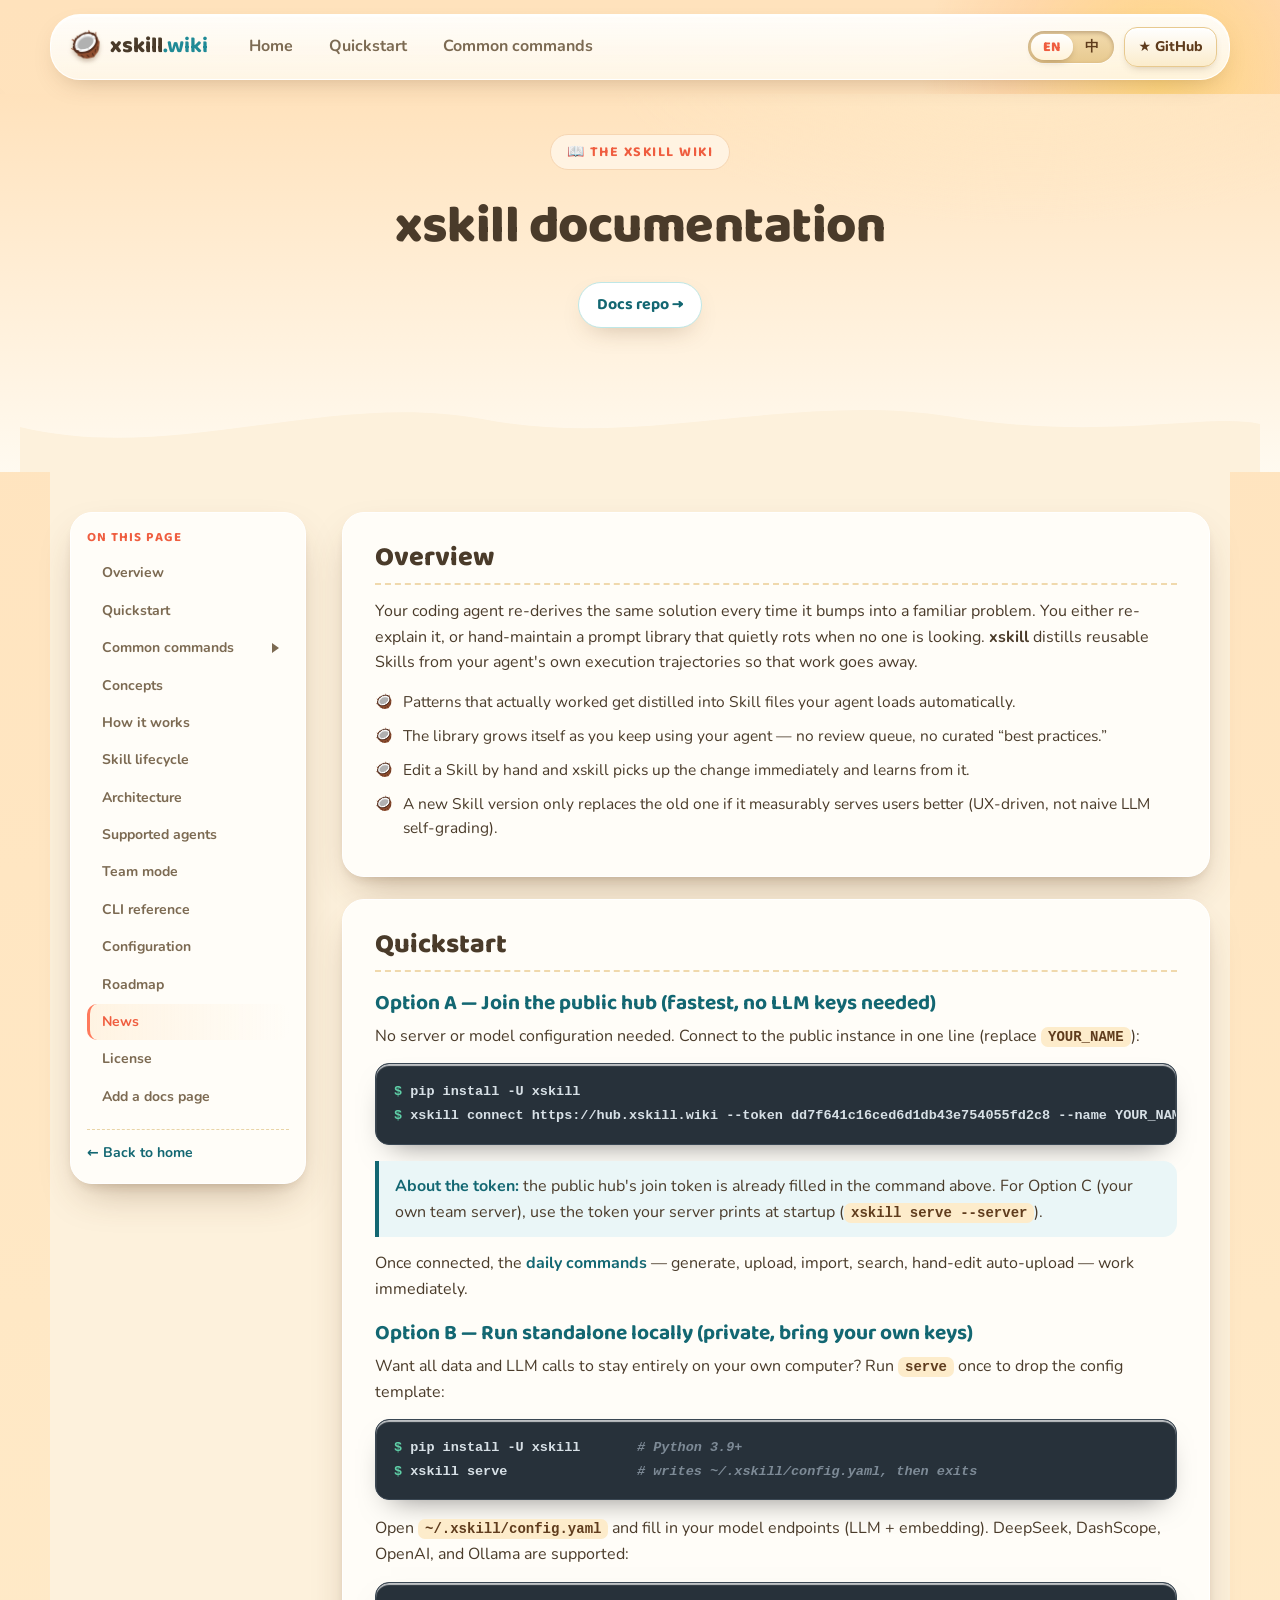
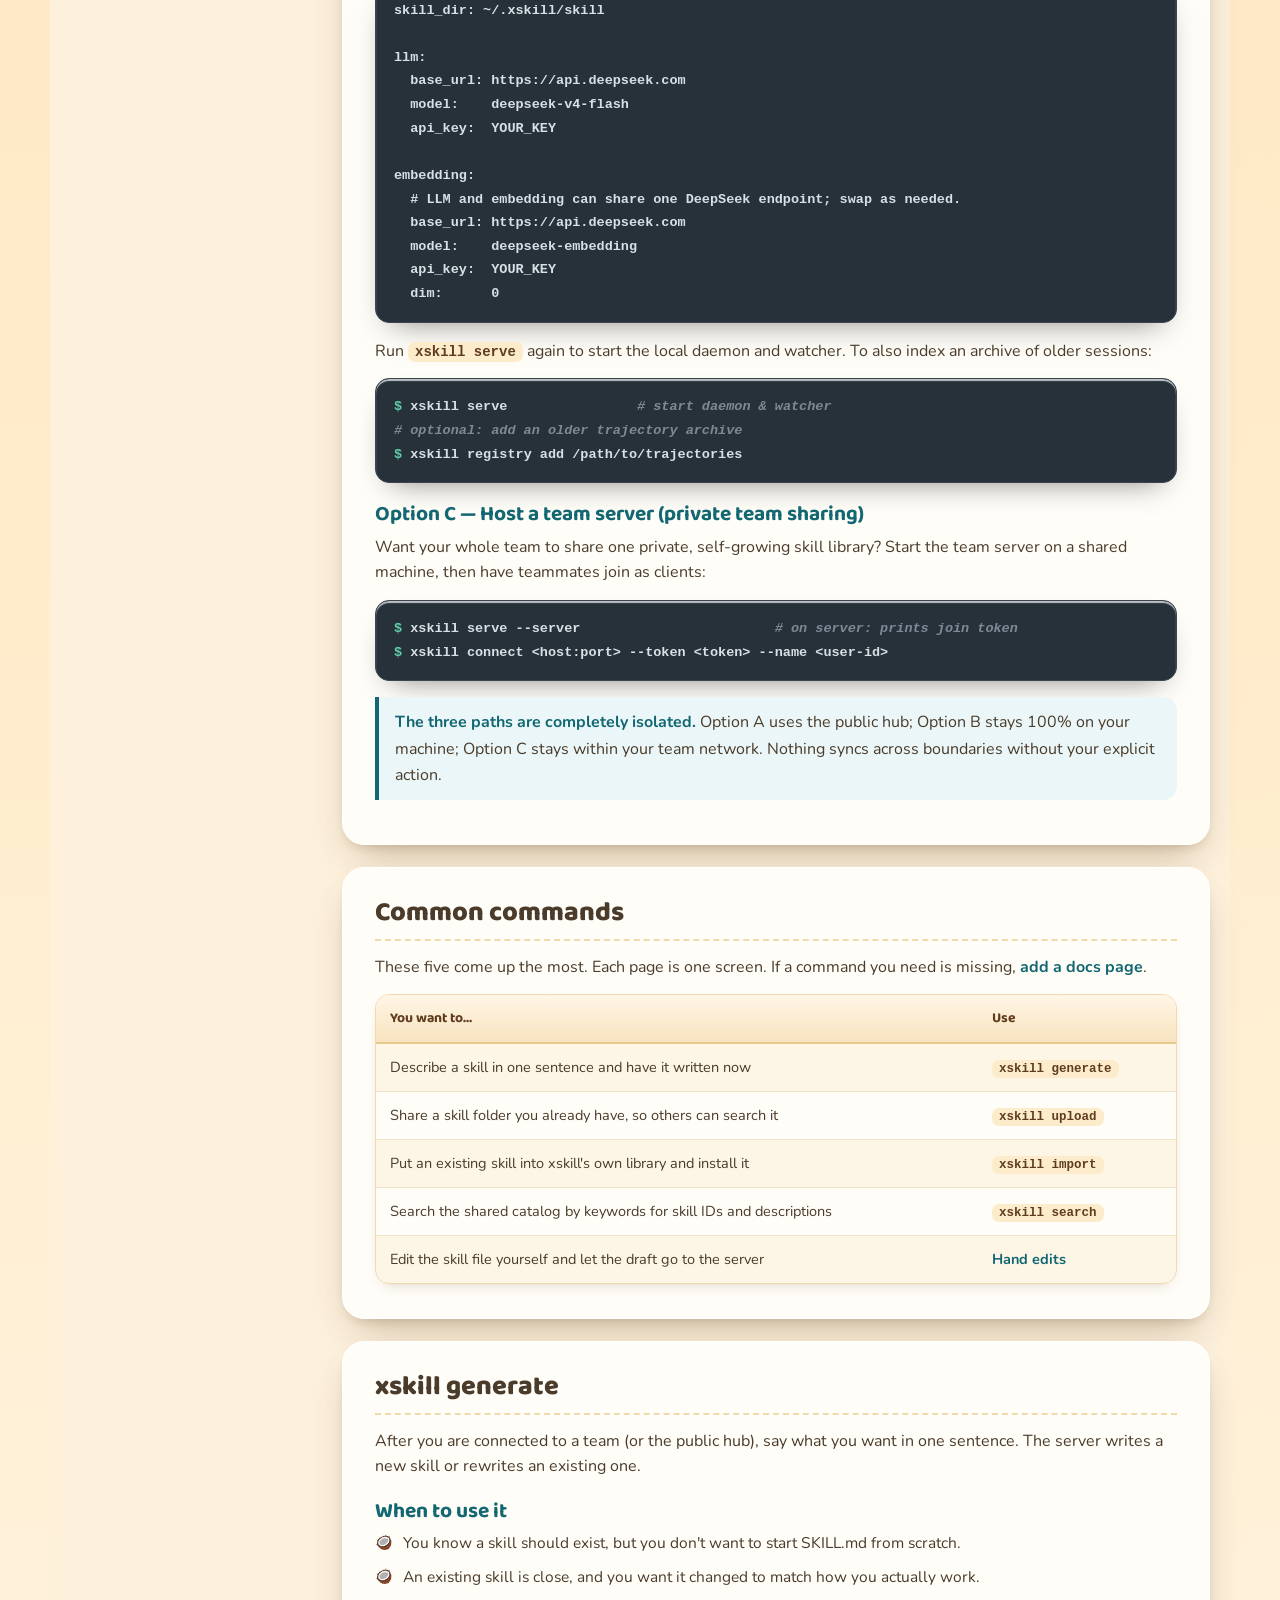
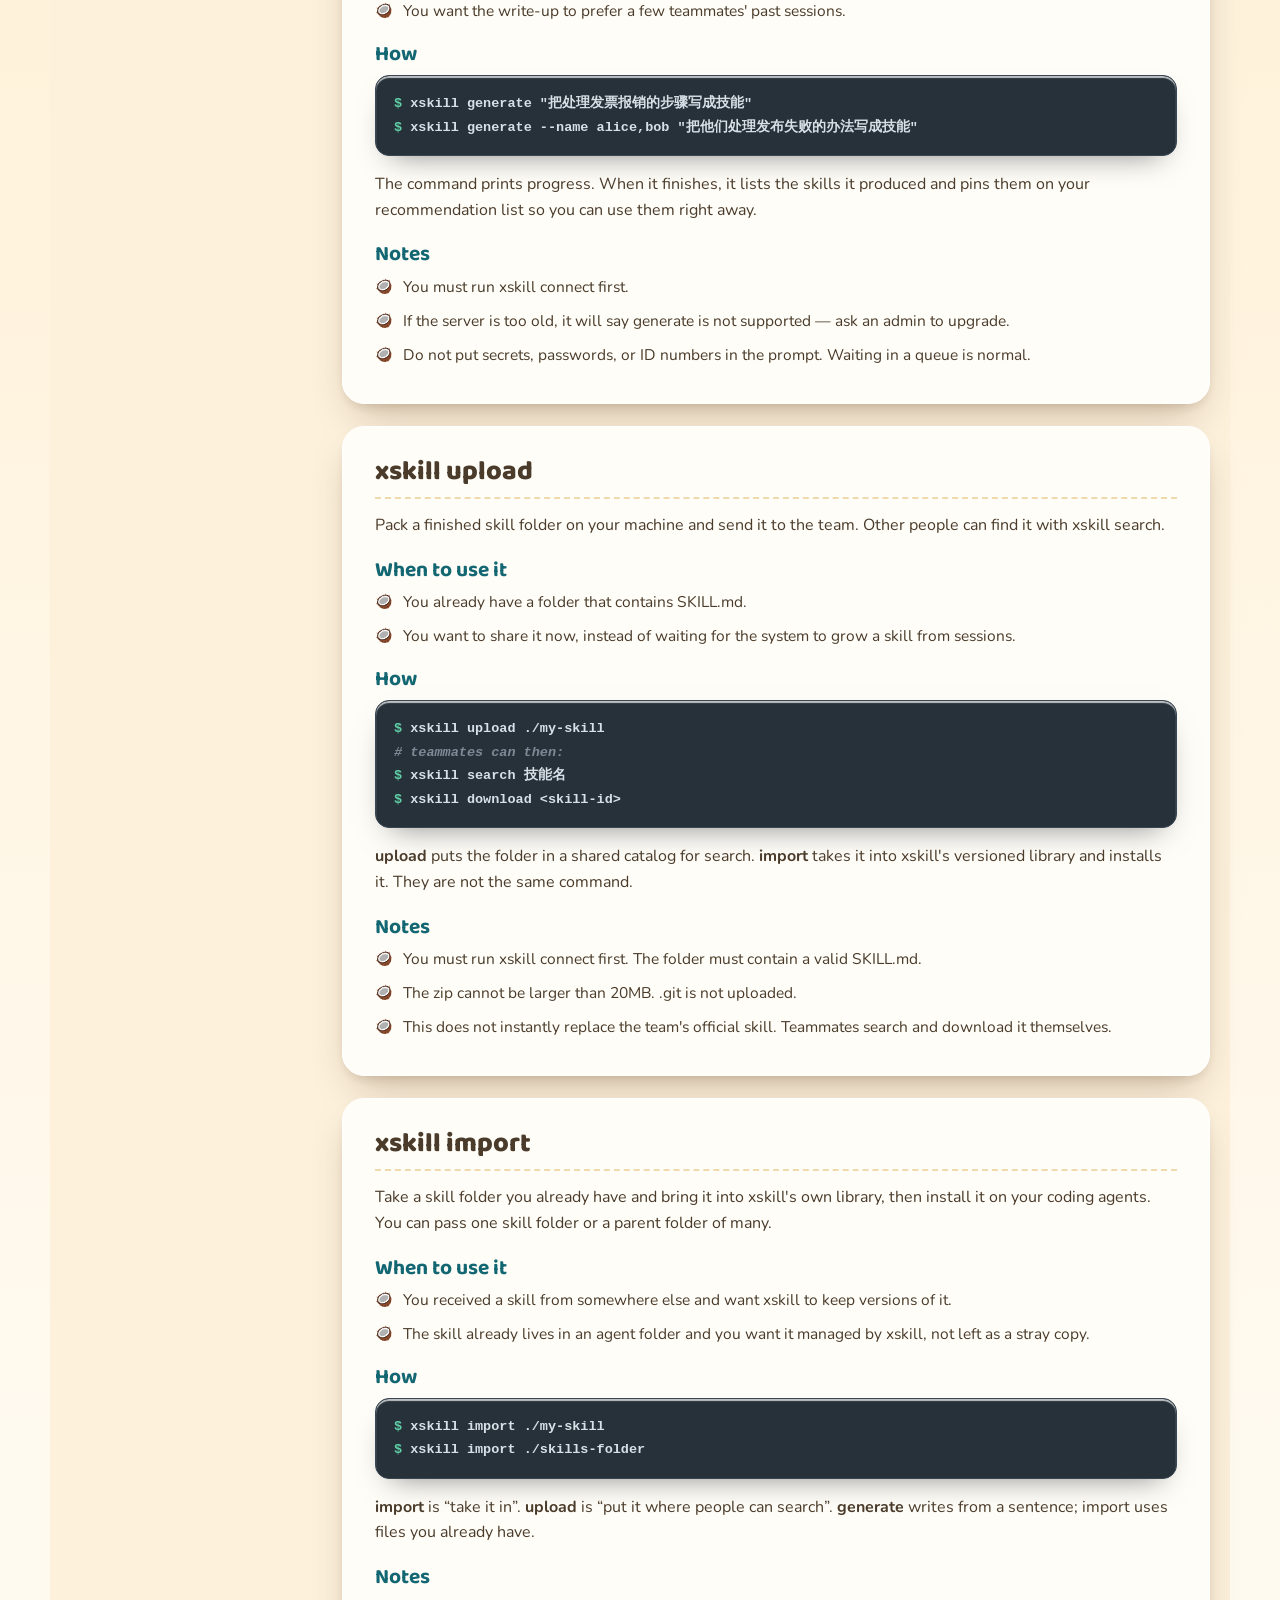
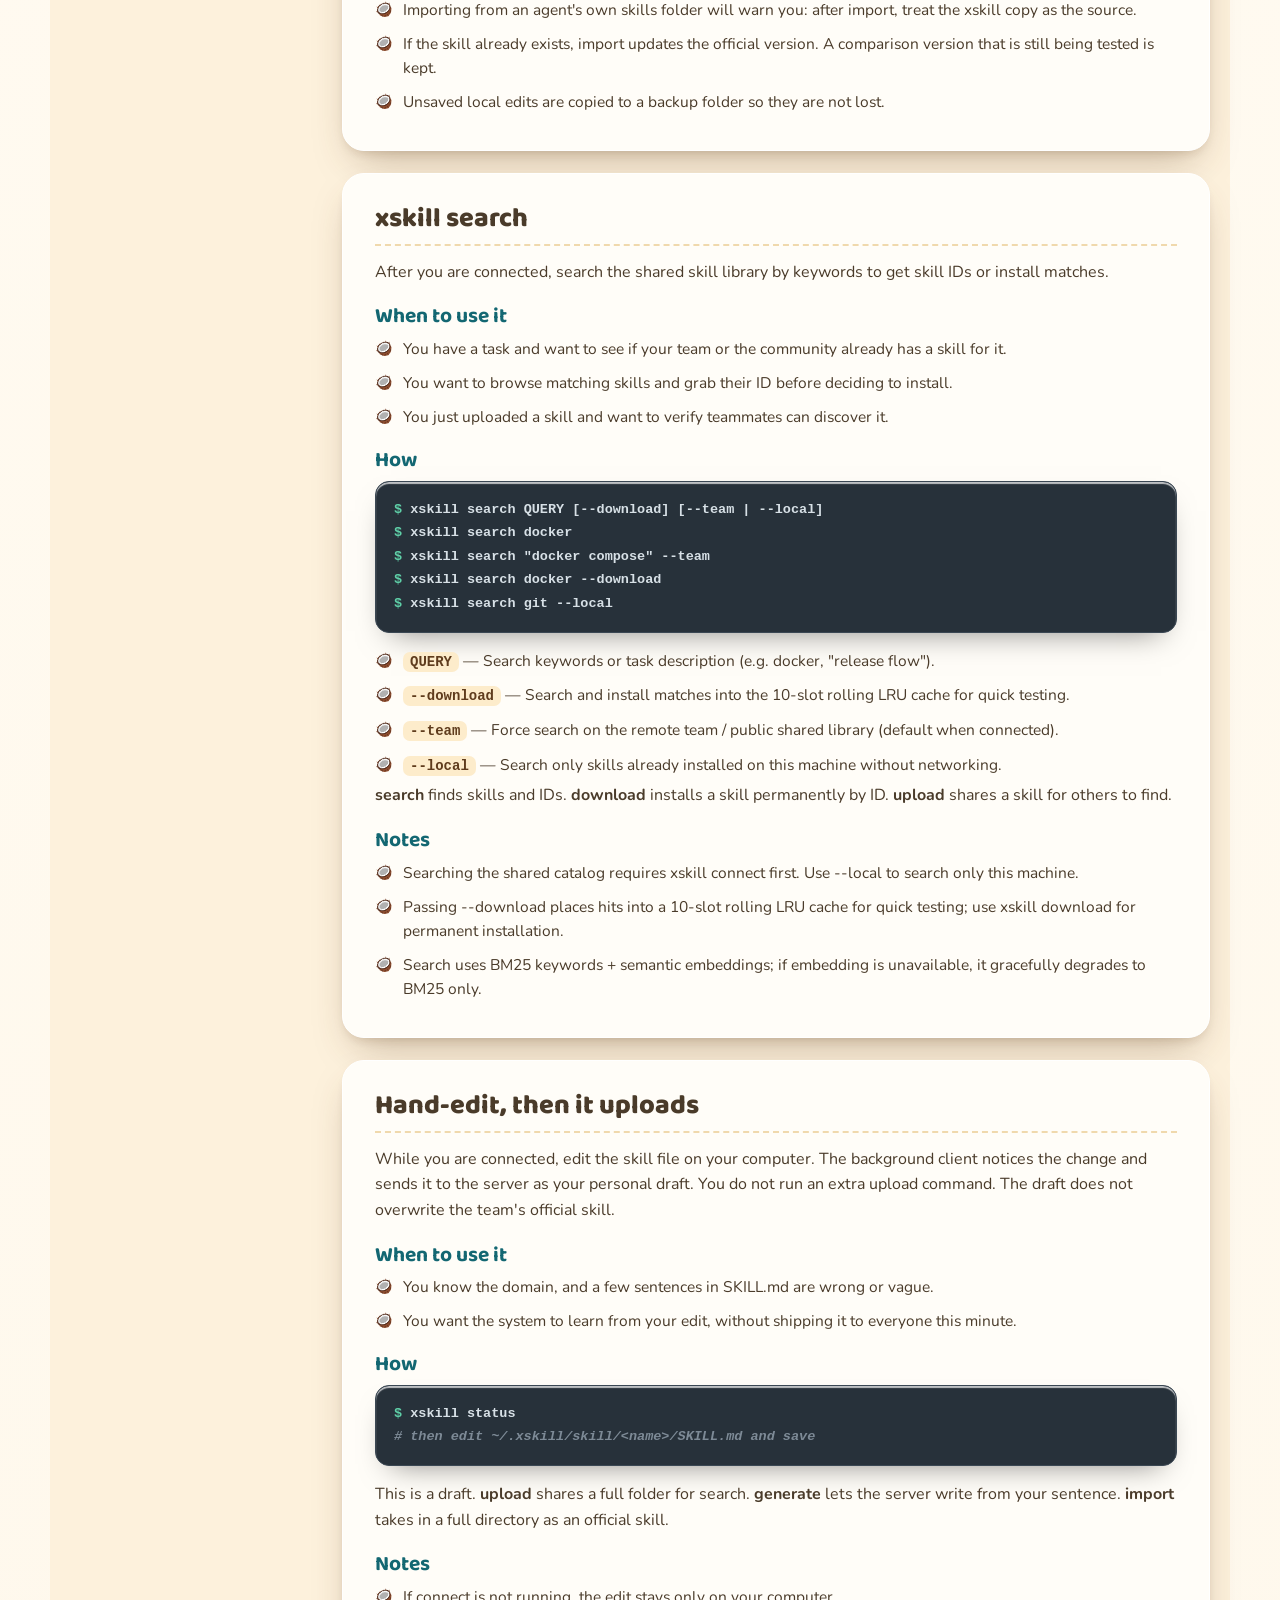
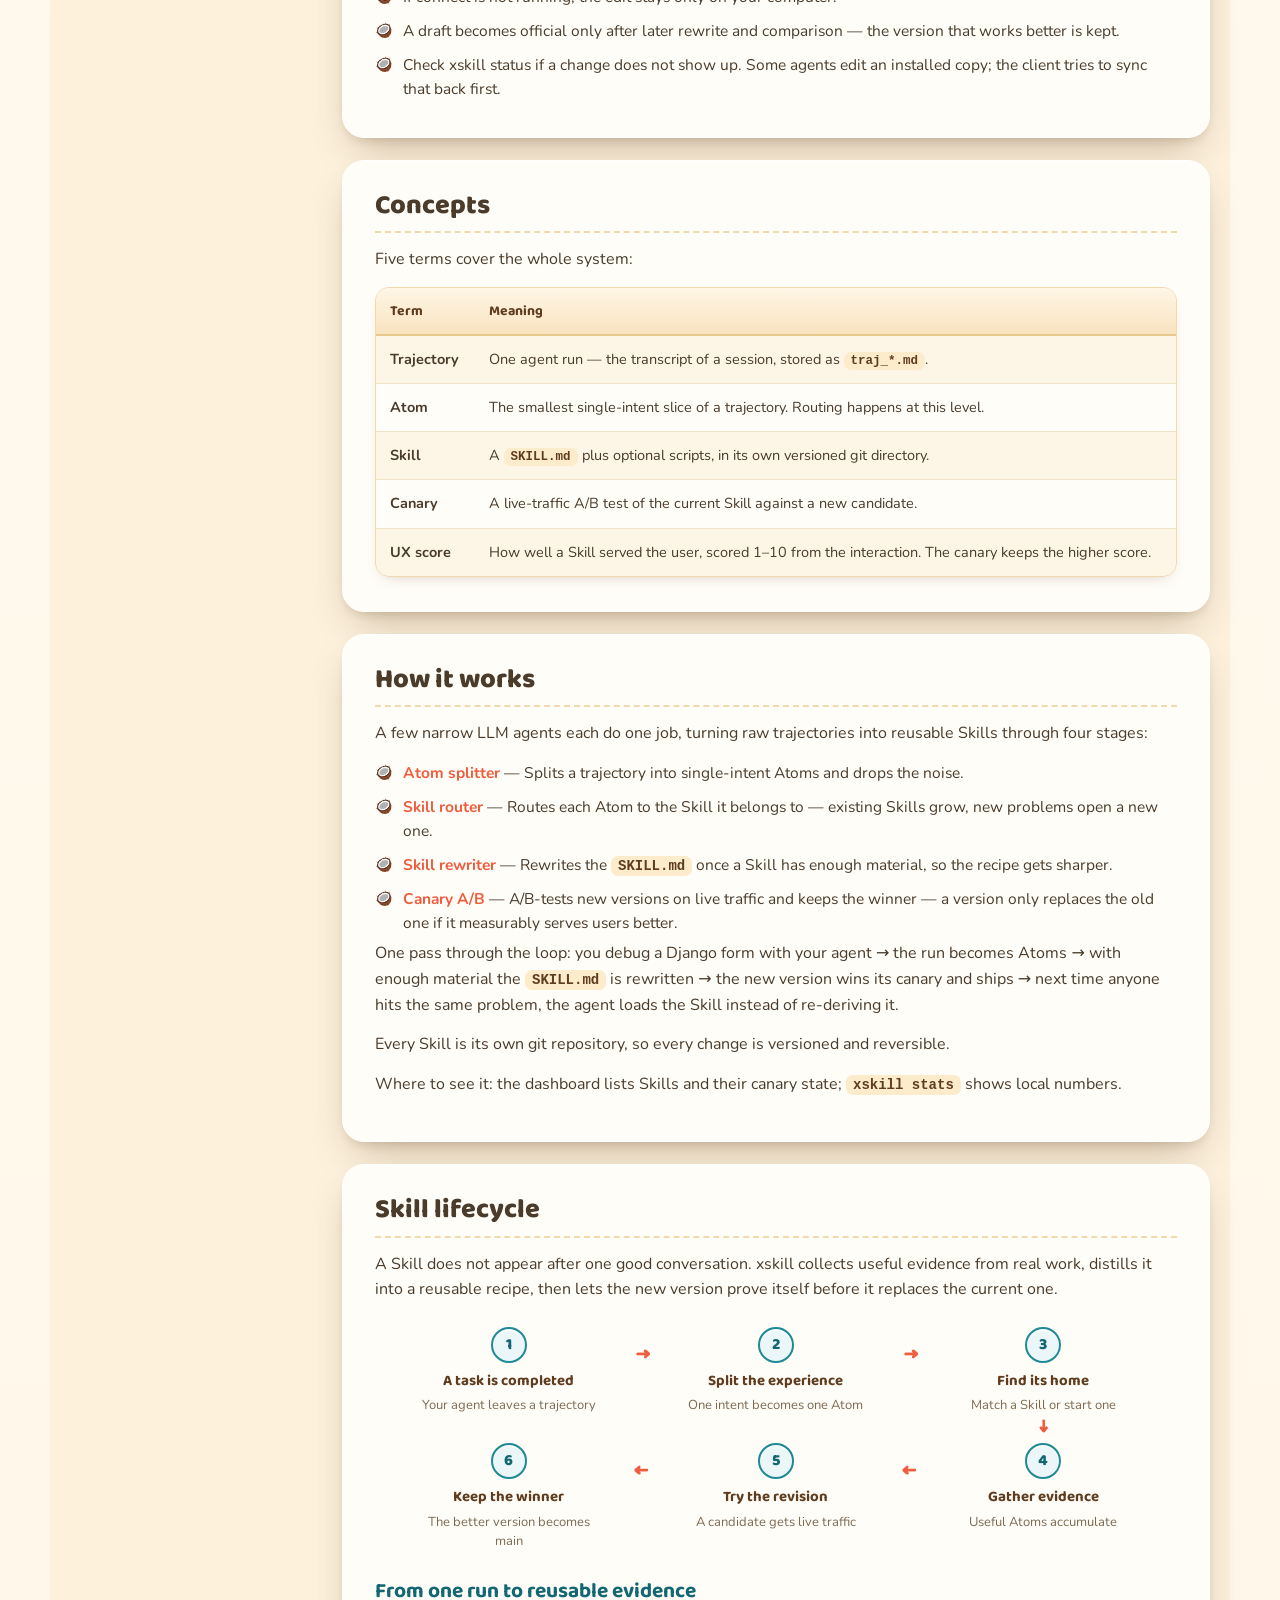
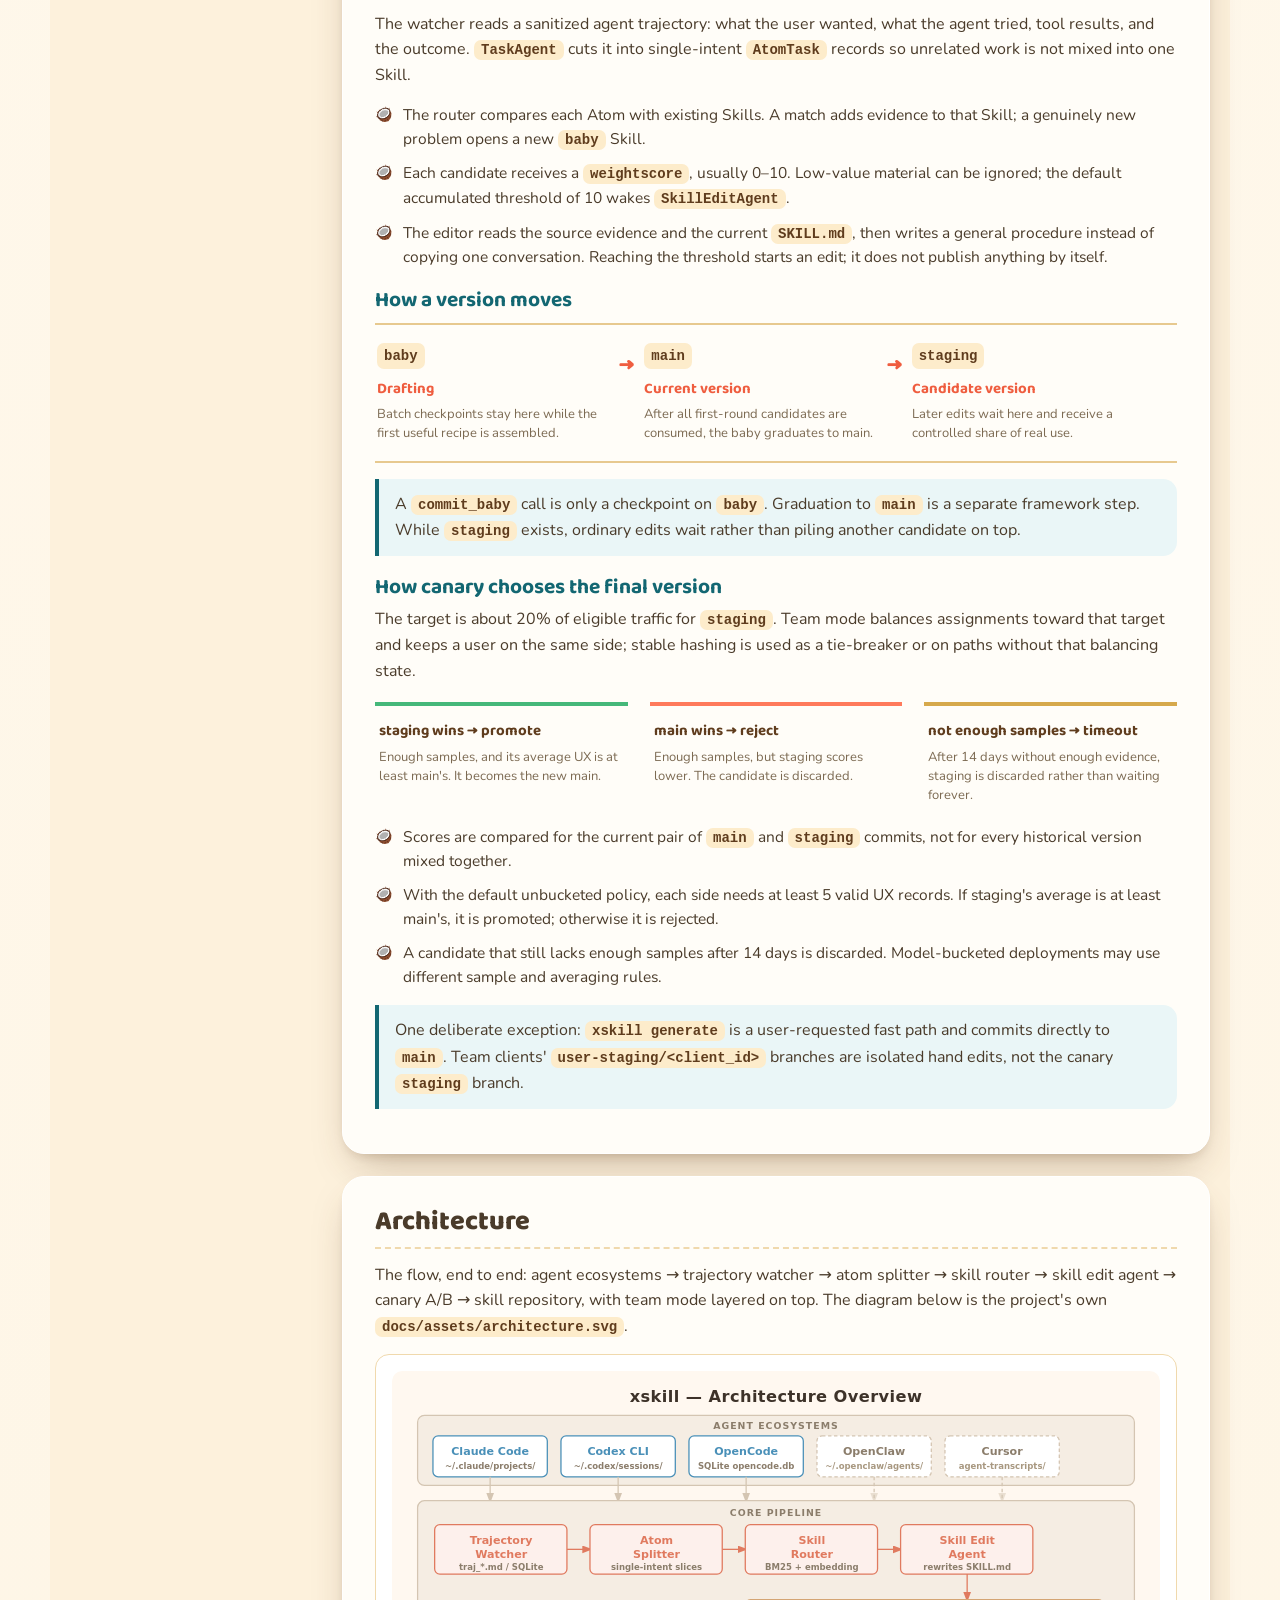
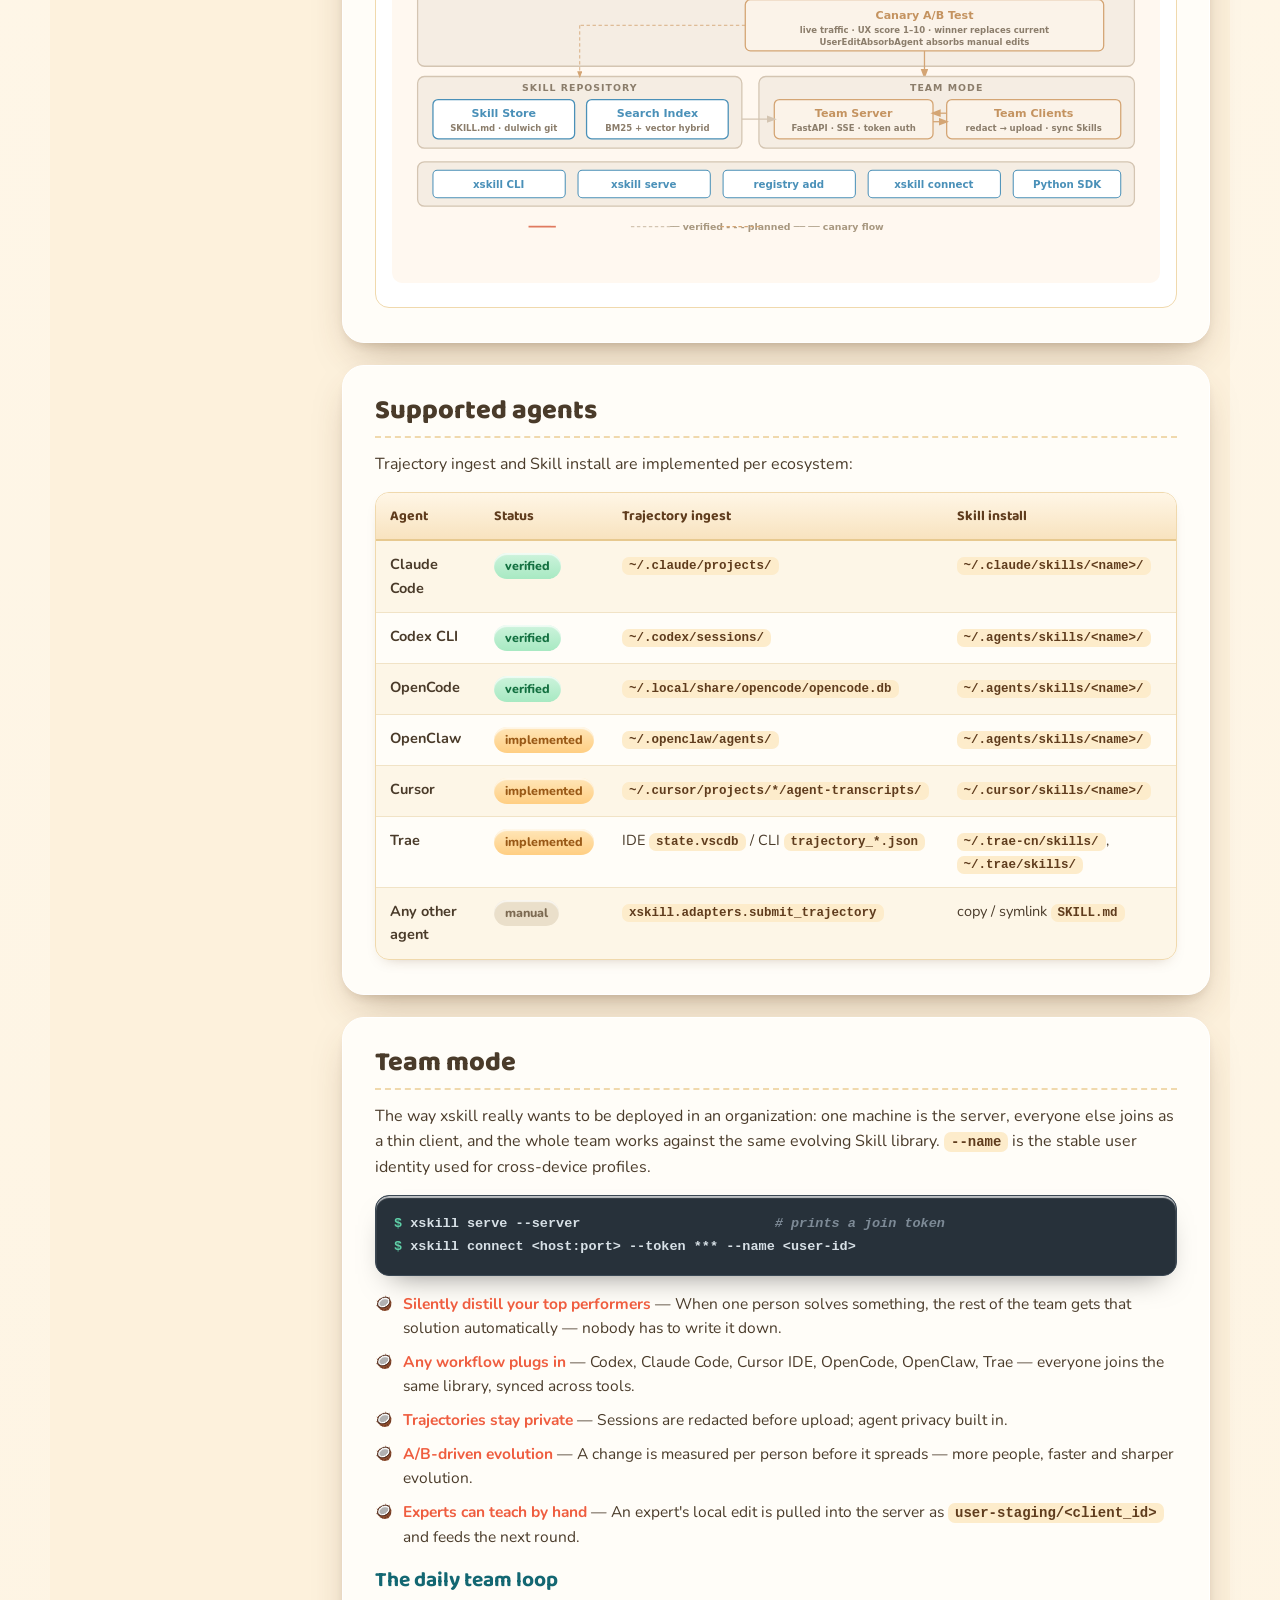
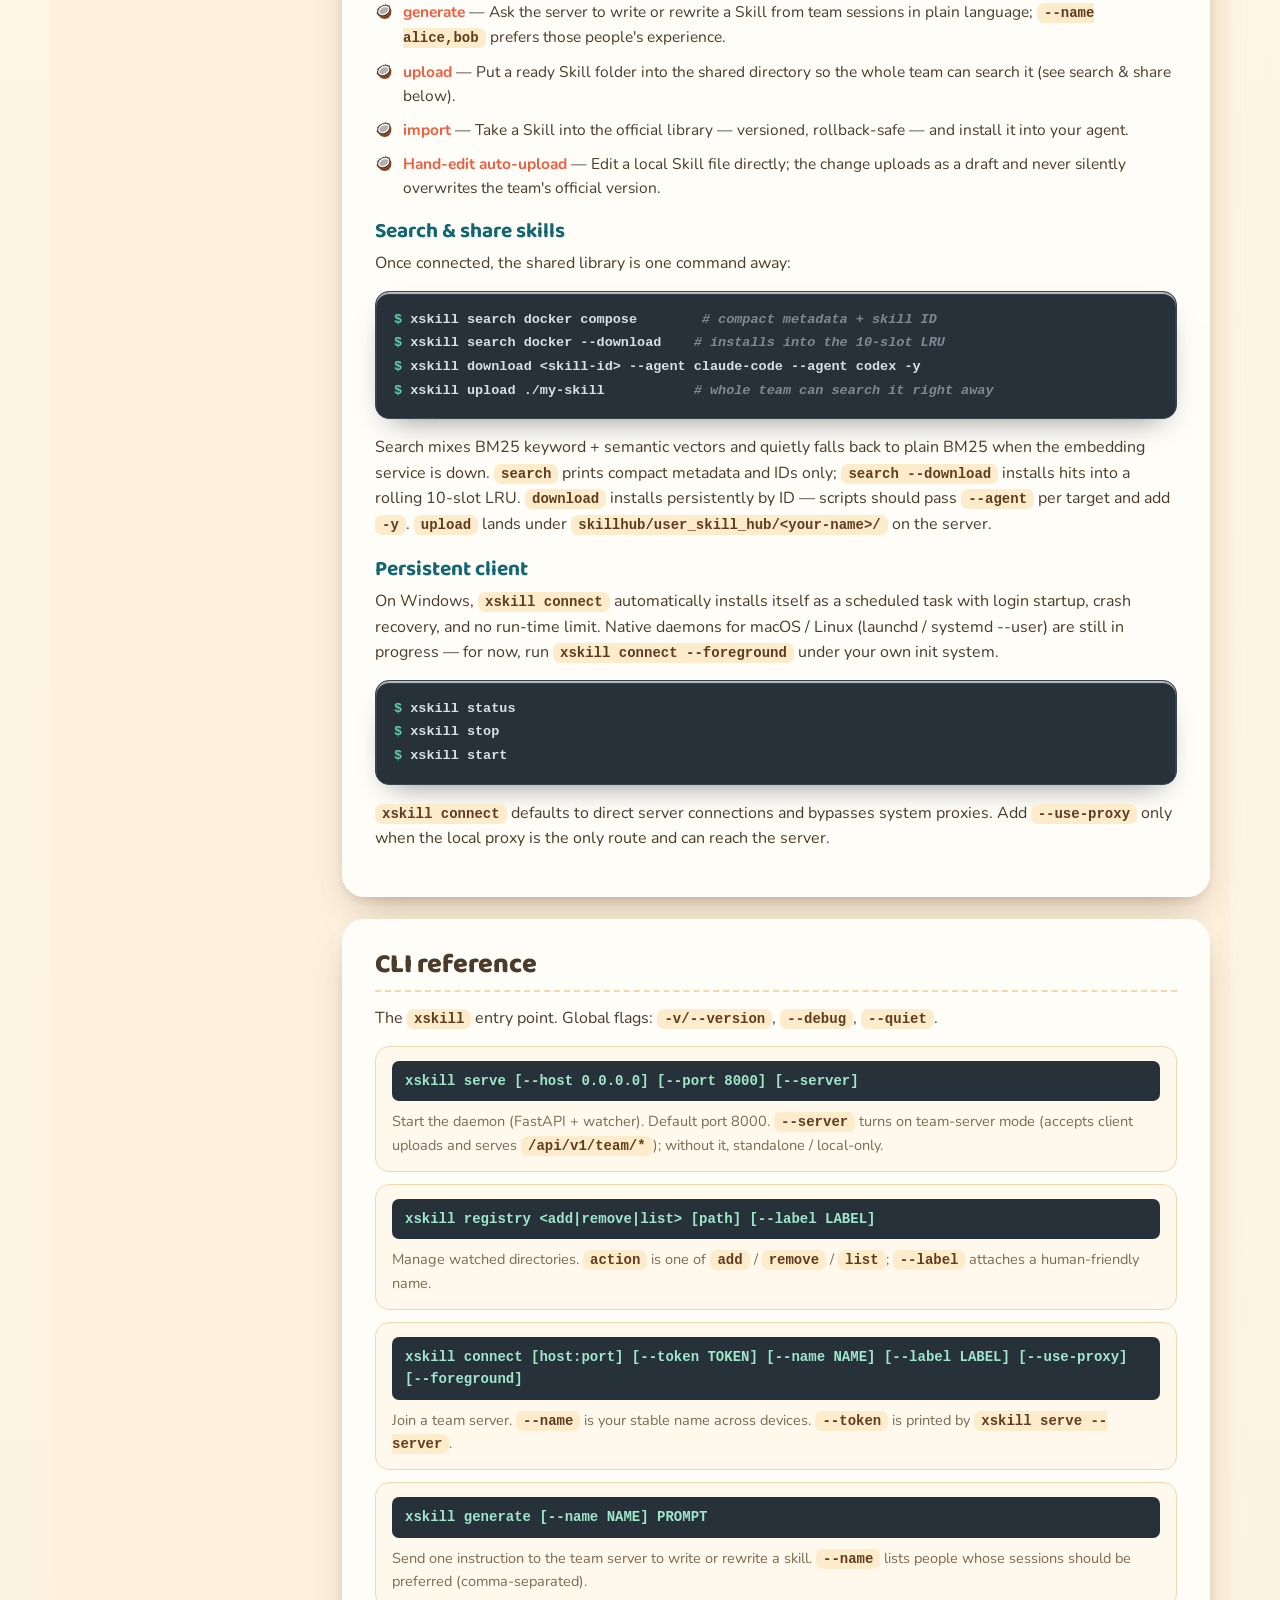
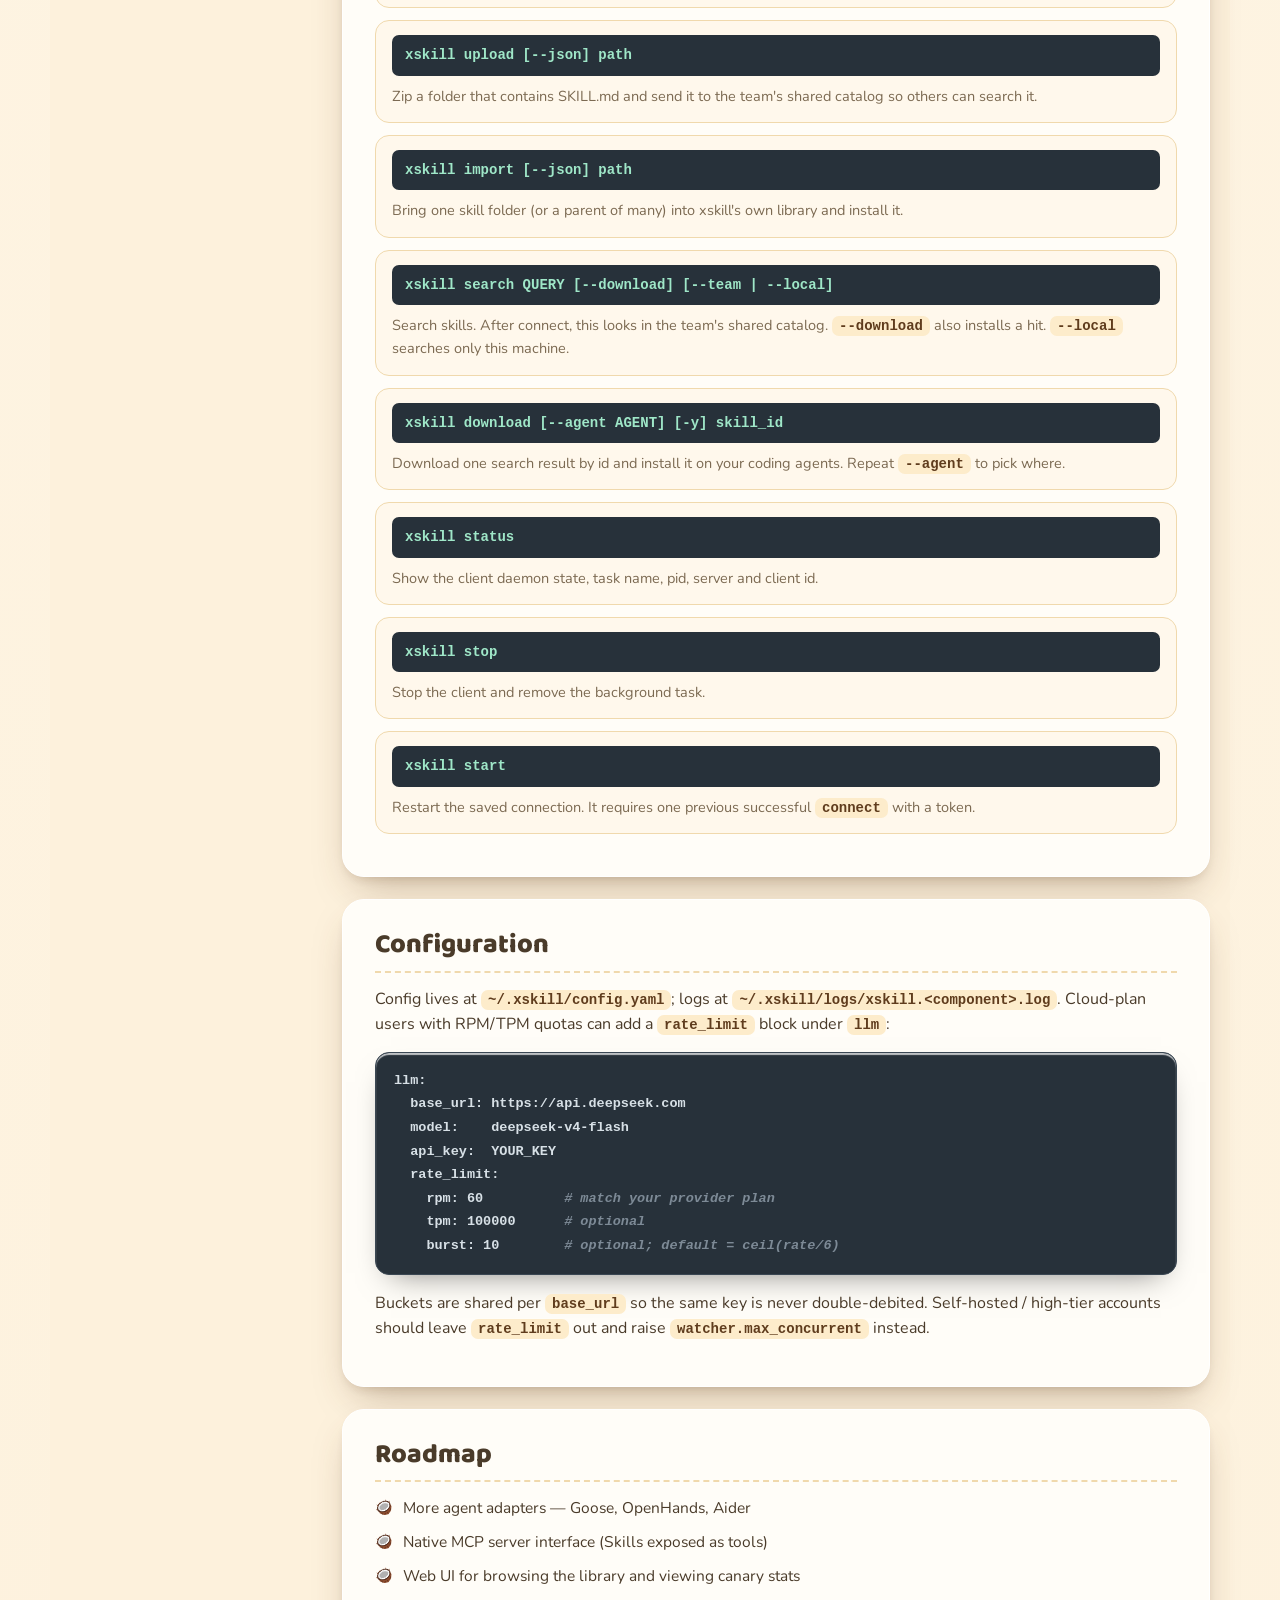
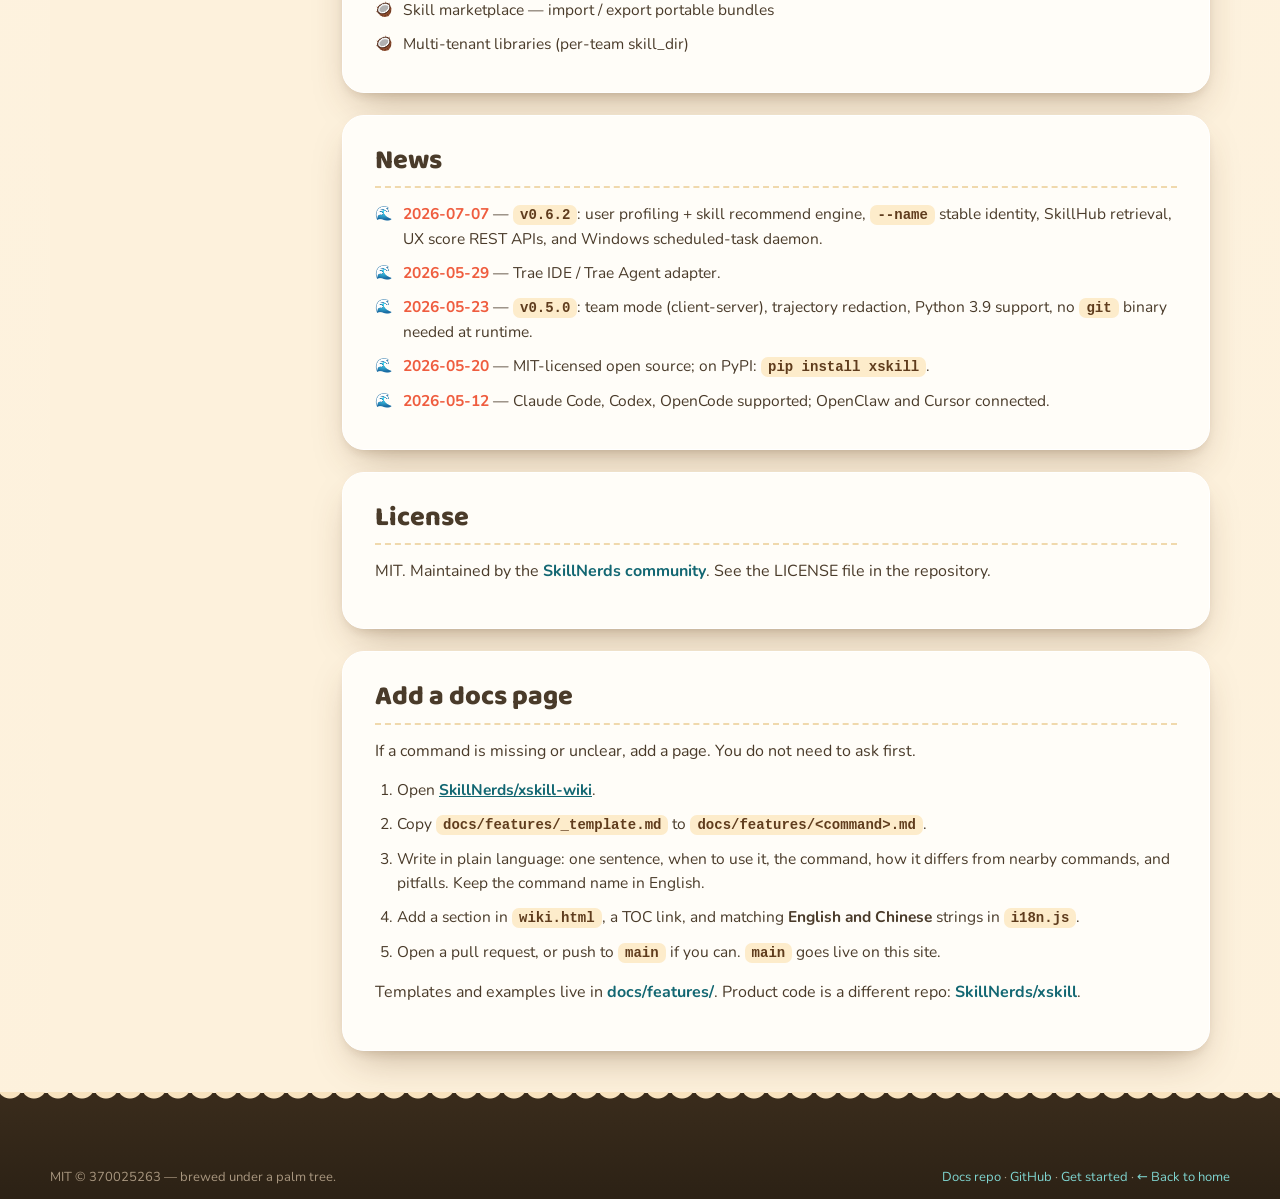
==== commit 1f680005: "删掉lifecycle文档链接 该信息不适合放在前端展示，用户只需要直观的项目思想而可能不会去读具体的详细的文档内容" ====
--- a/wiki.html
+++ b/wiki.html
@@ -348,7 +348,6 @@
         <li data-i18n-html="w.lifecycle_c3"></li>
       </ul>
       <p class="doc-note" data-i18n-html="w.lifecycle_generate_note"></p>
-      <p data-i18n-html="w.lifecycle_link"></p>
     </section>
 
     <section id="arch" class="doc-sec">
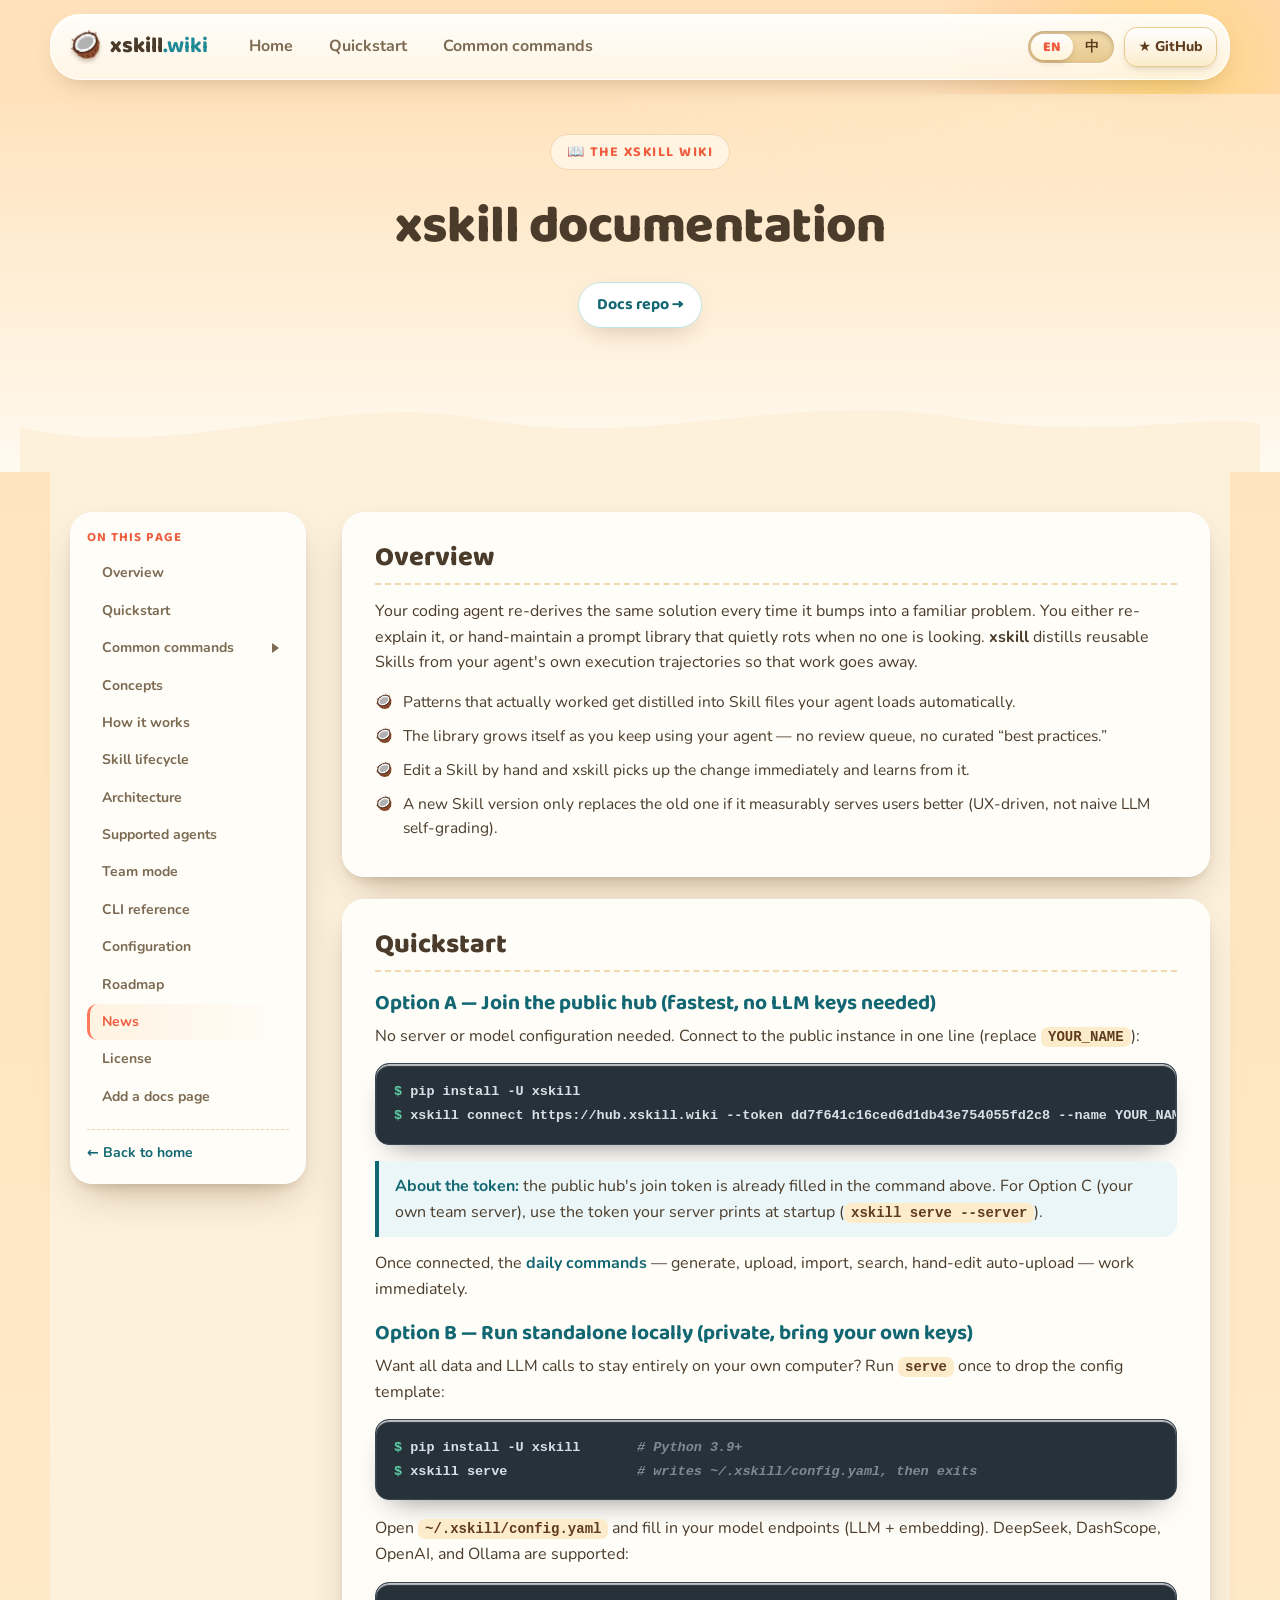
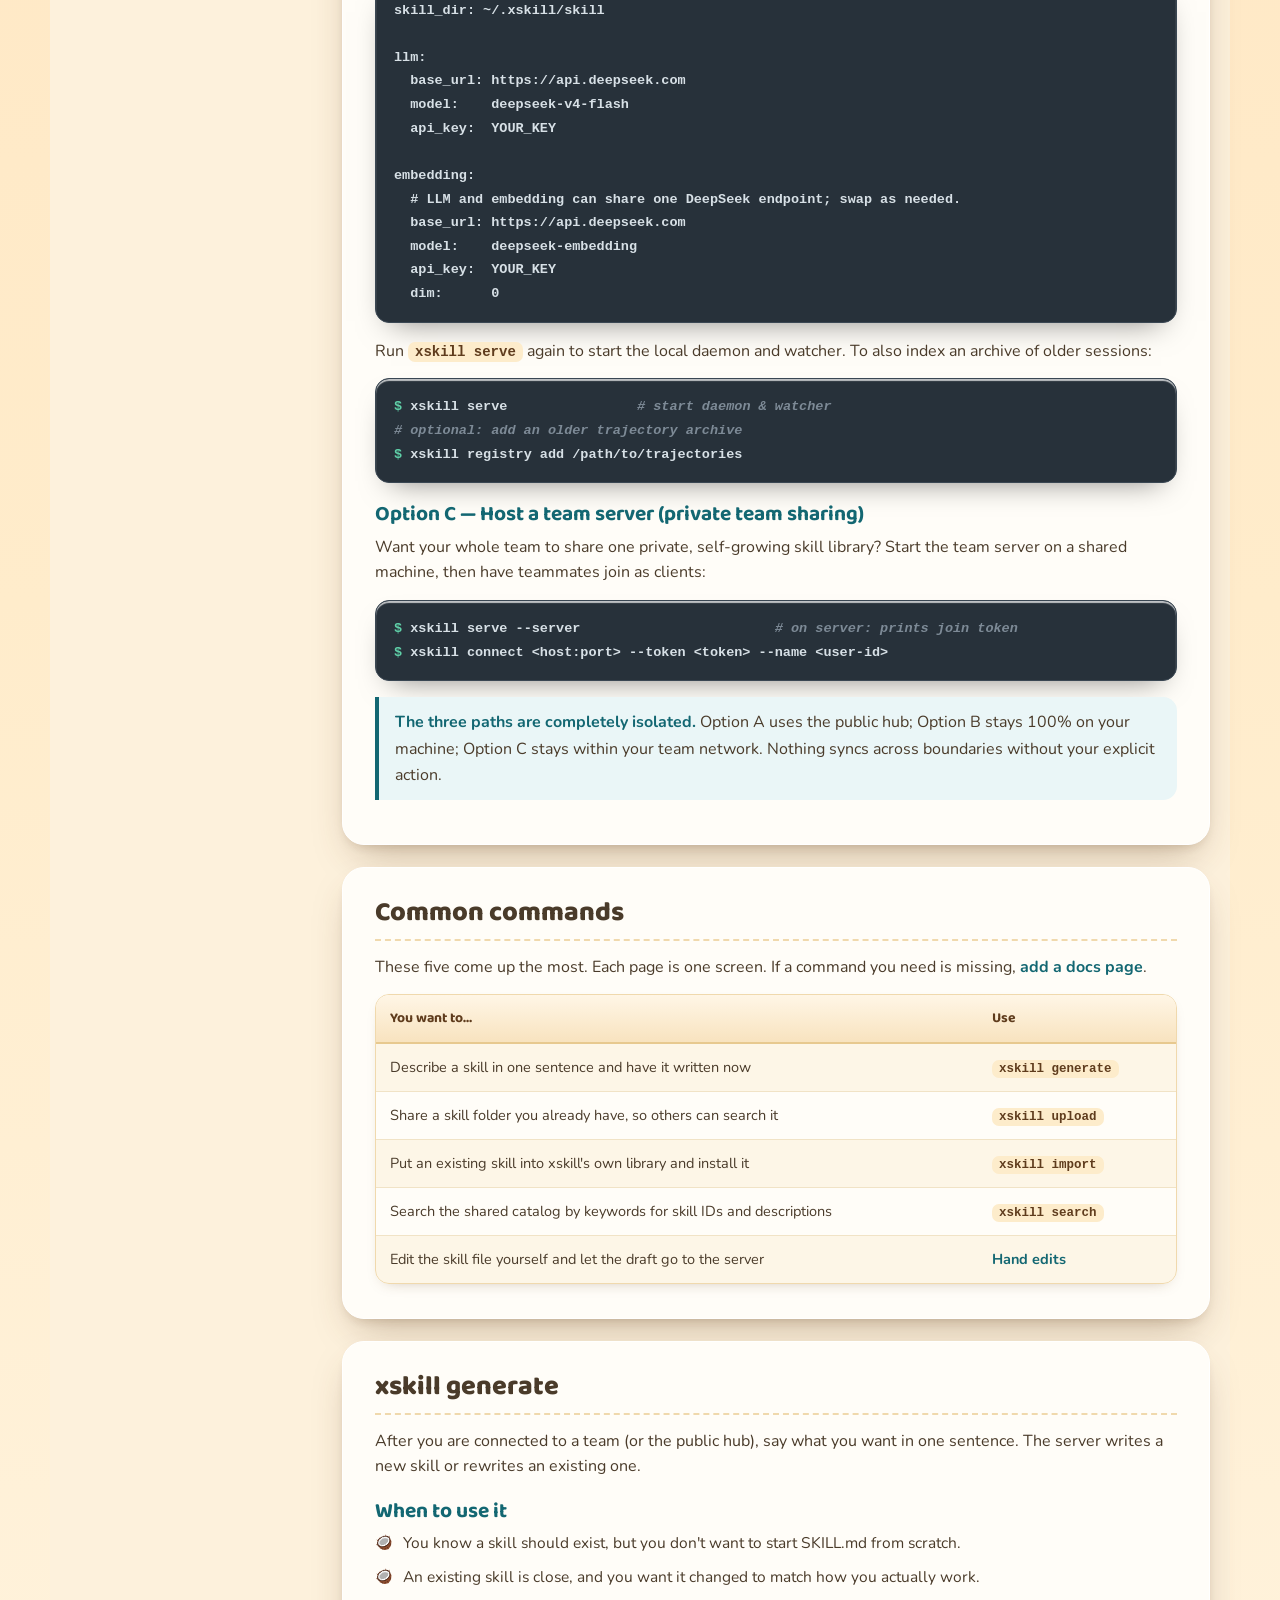
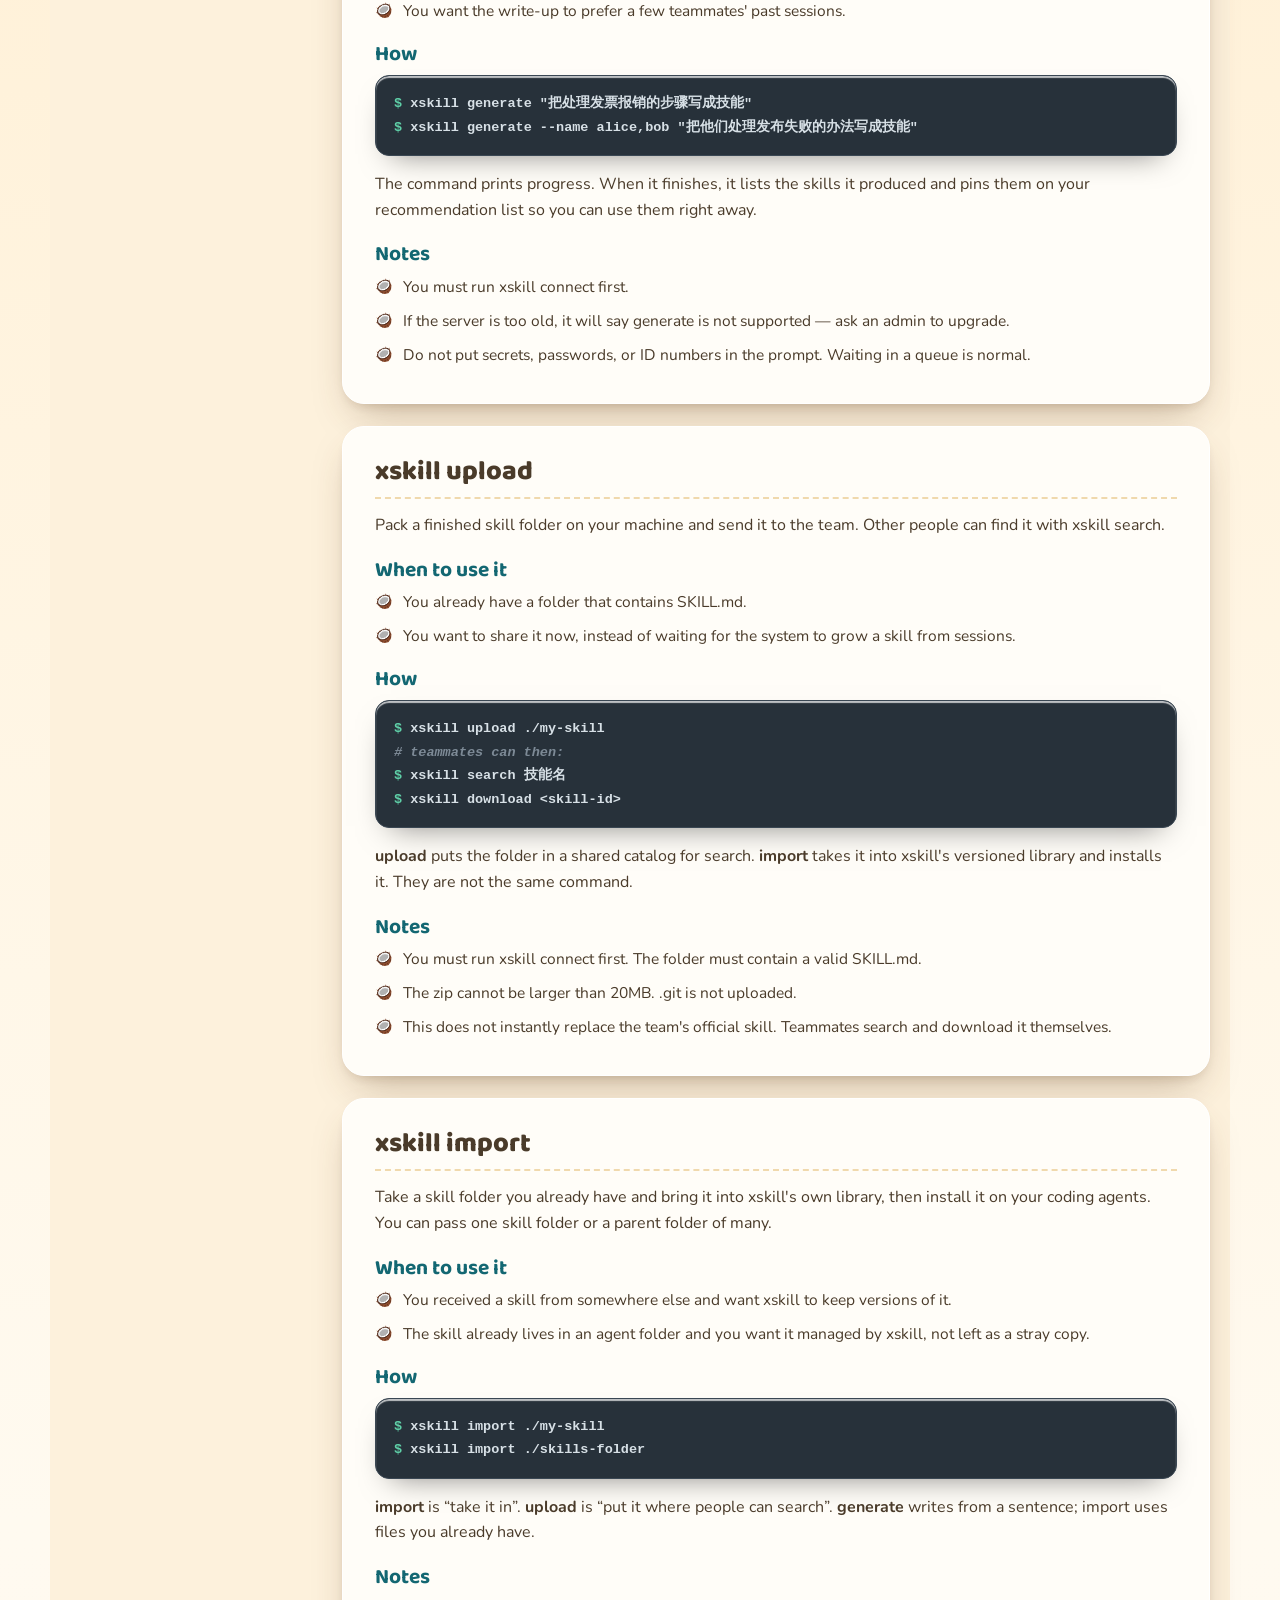
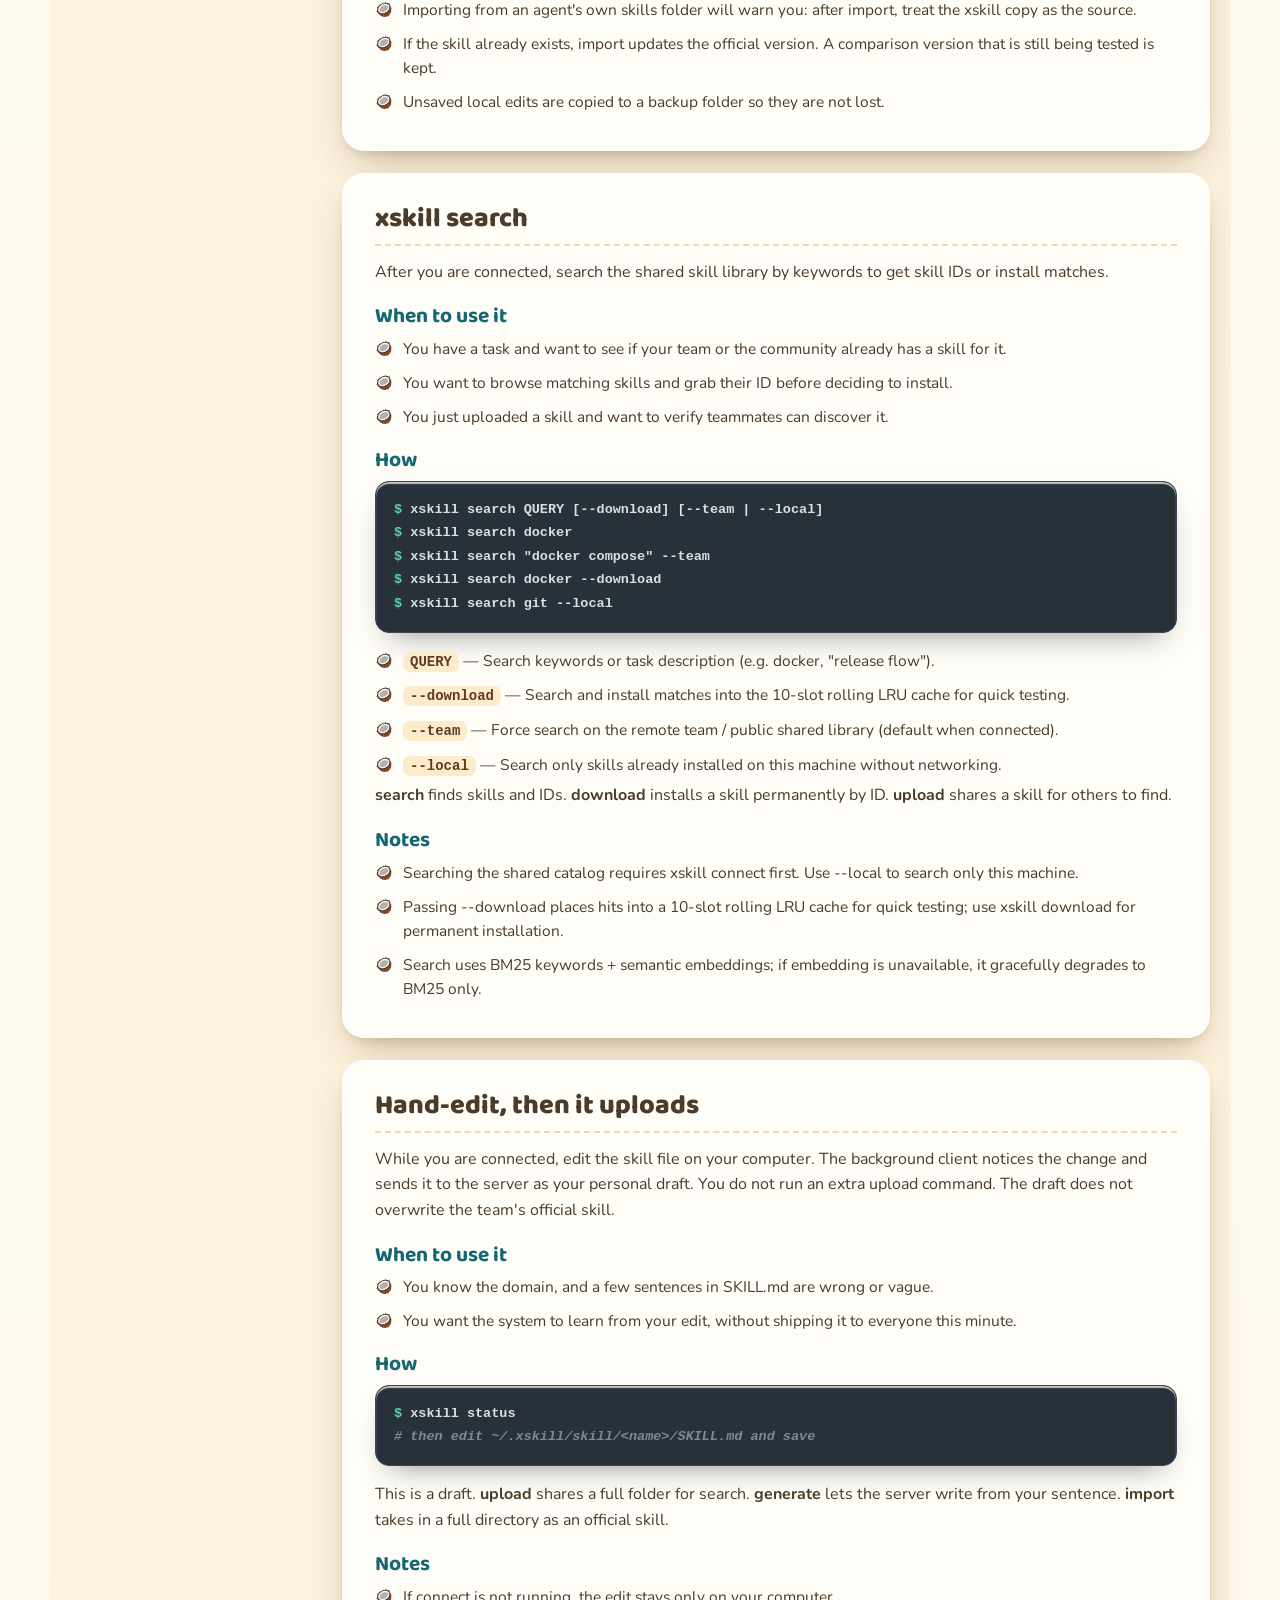
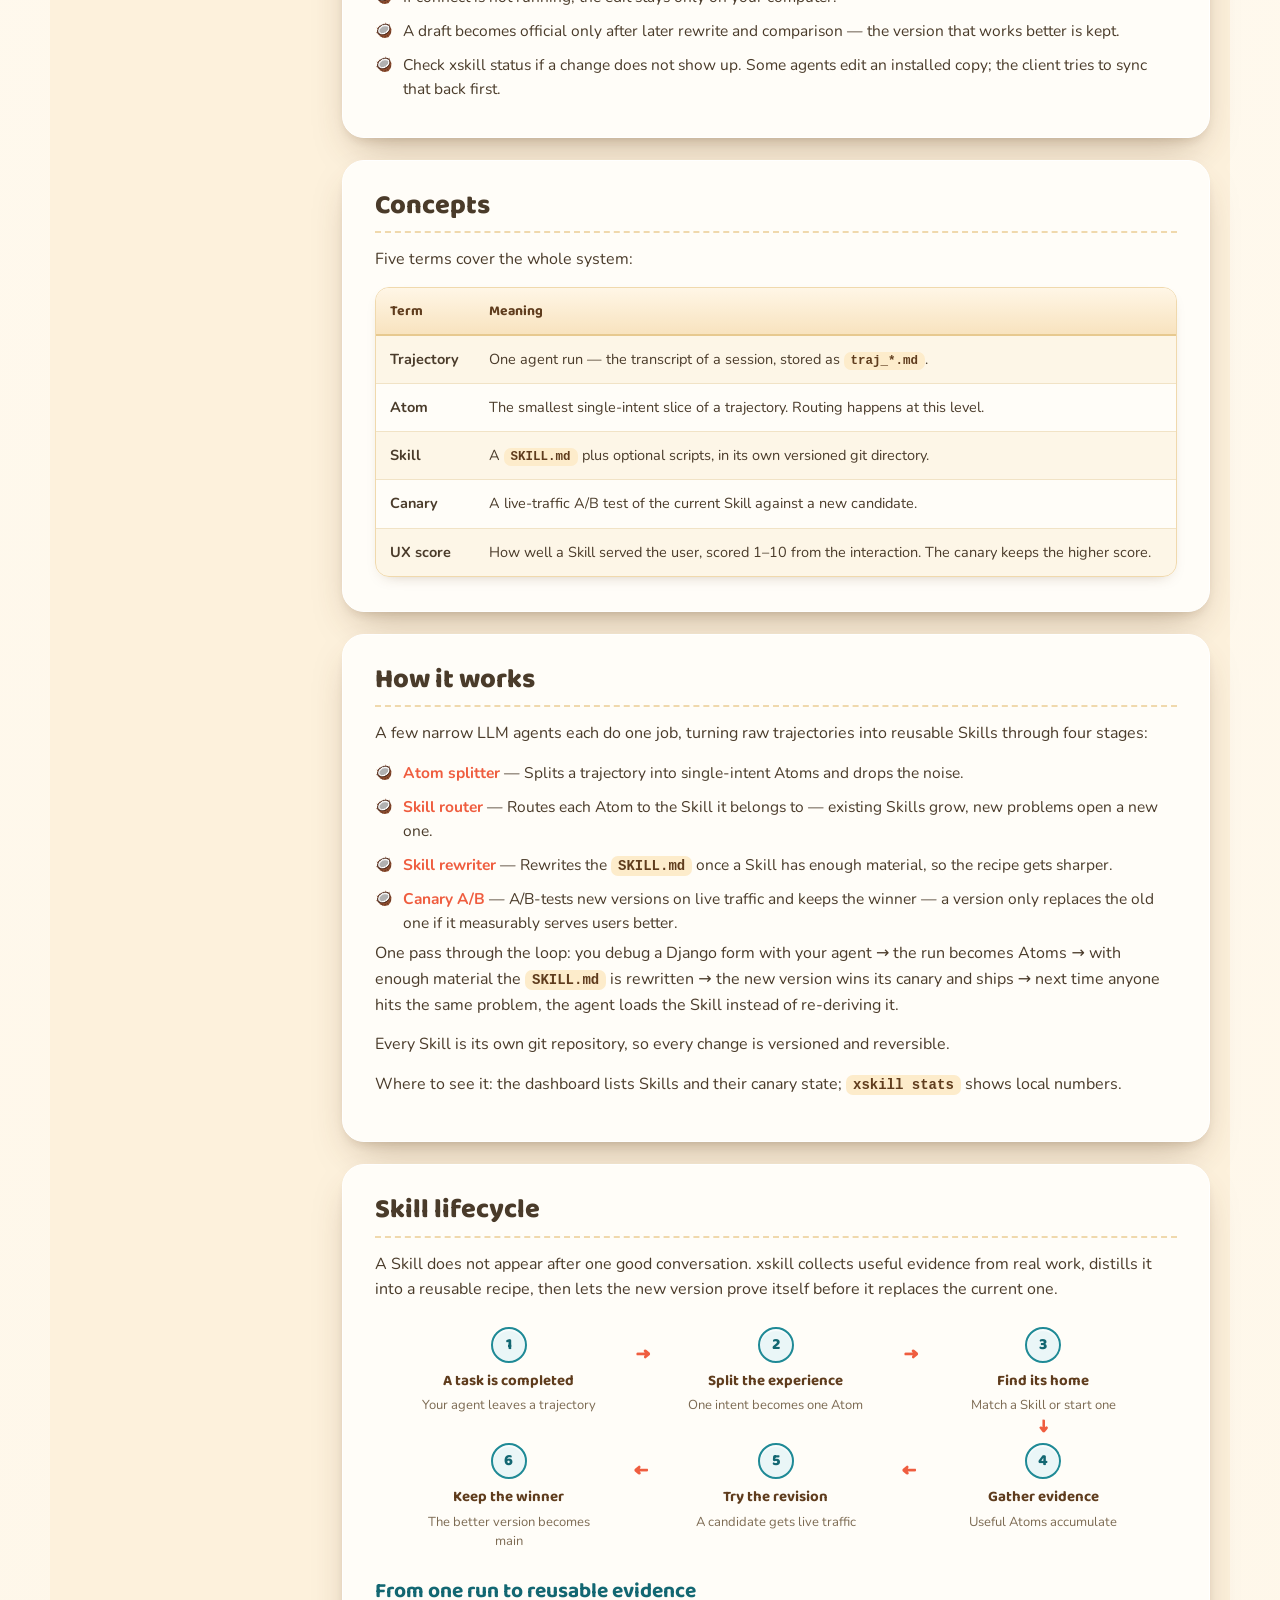
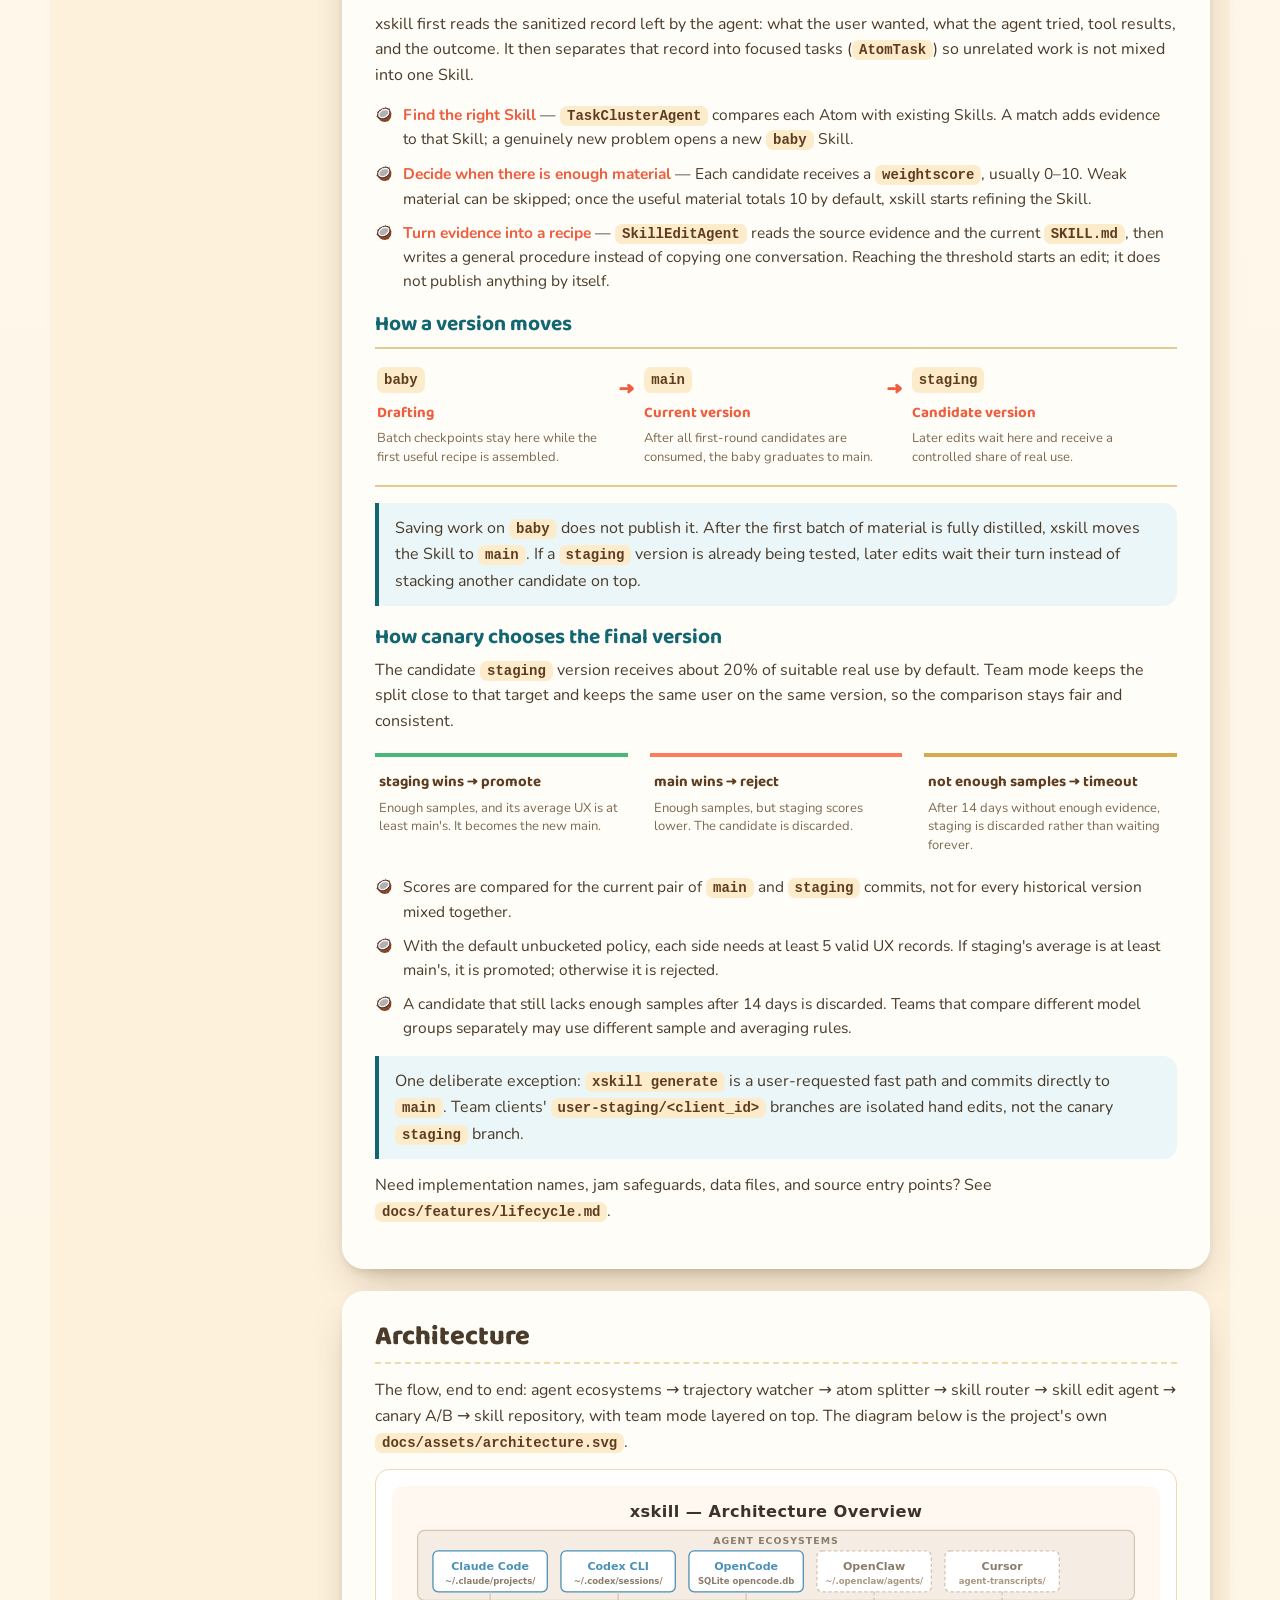
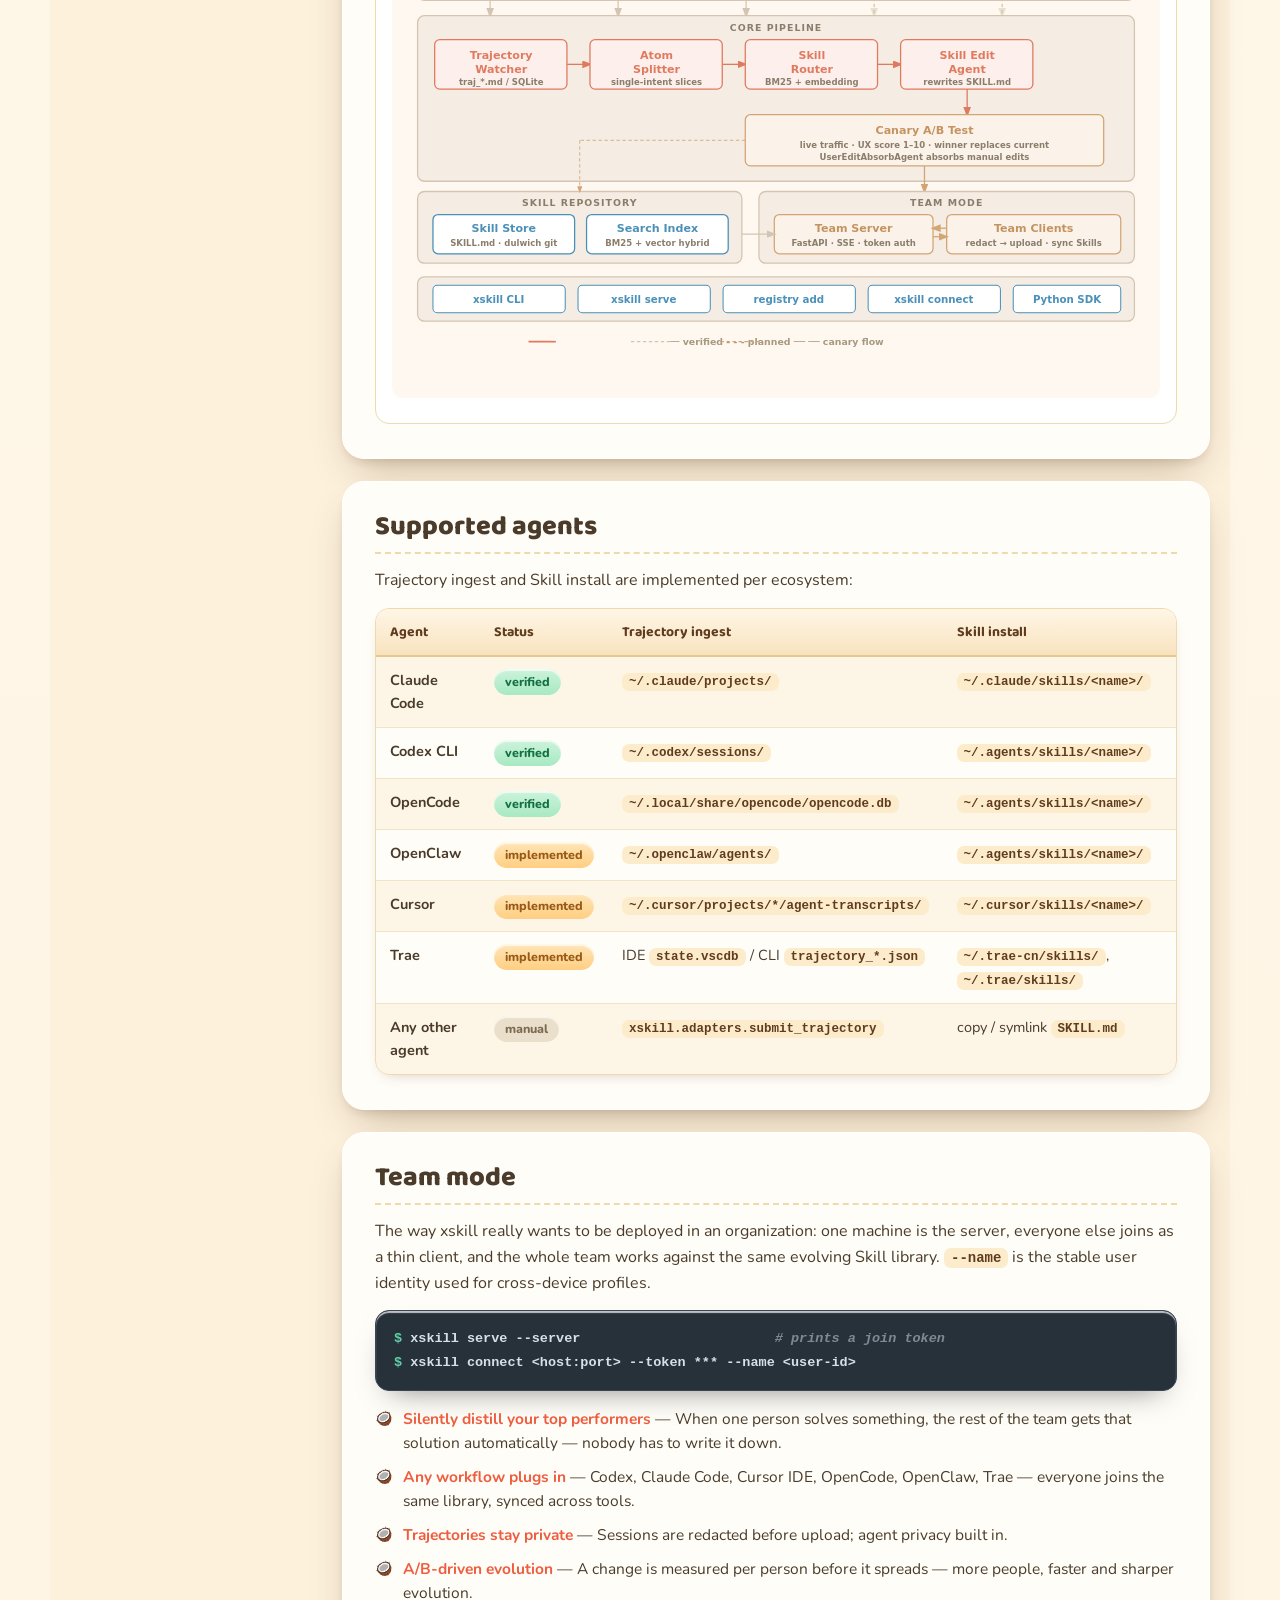
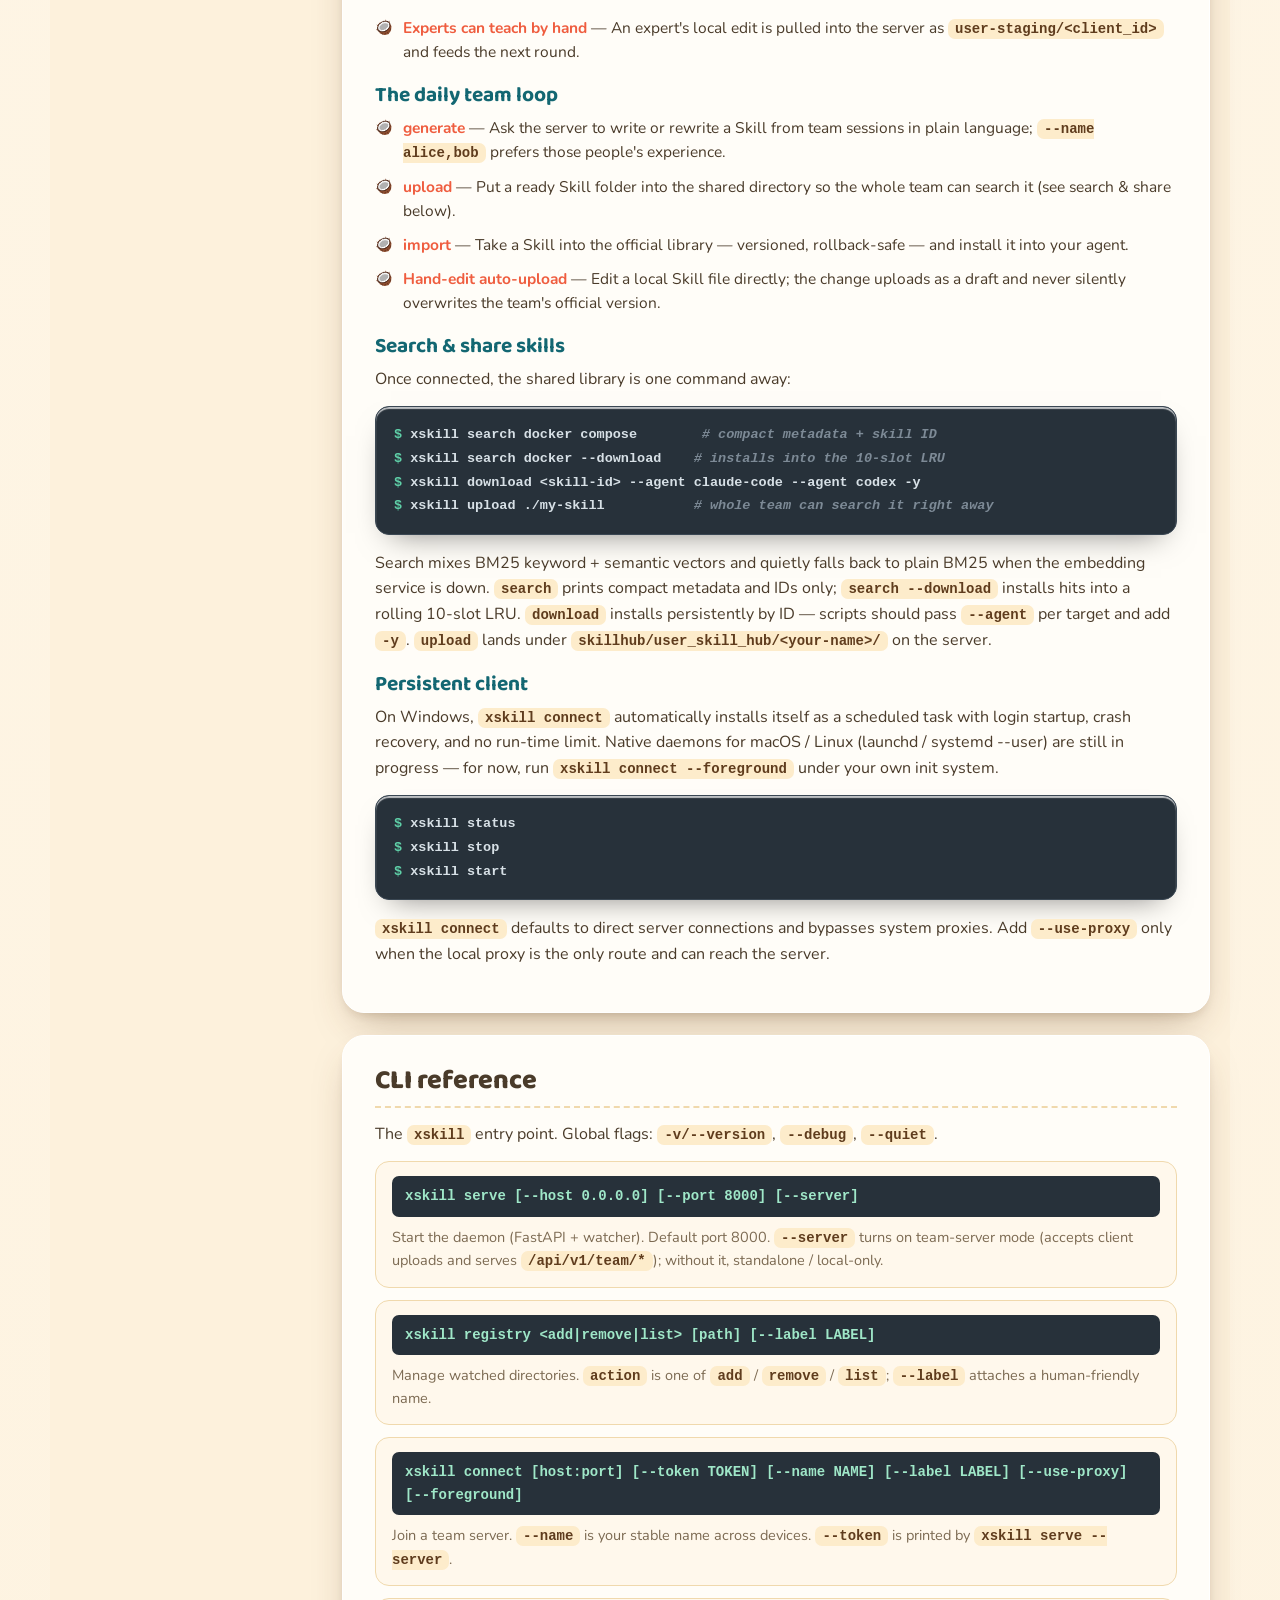
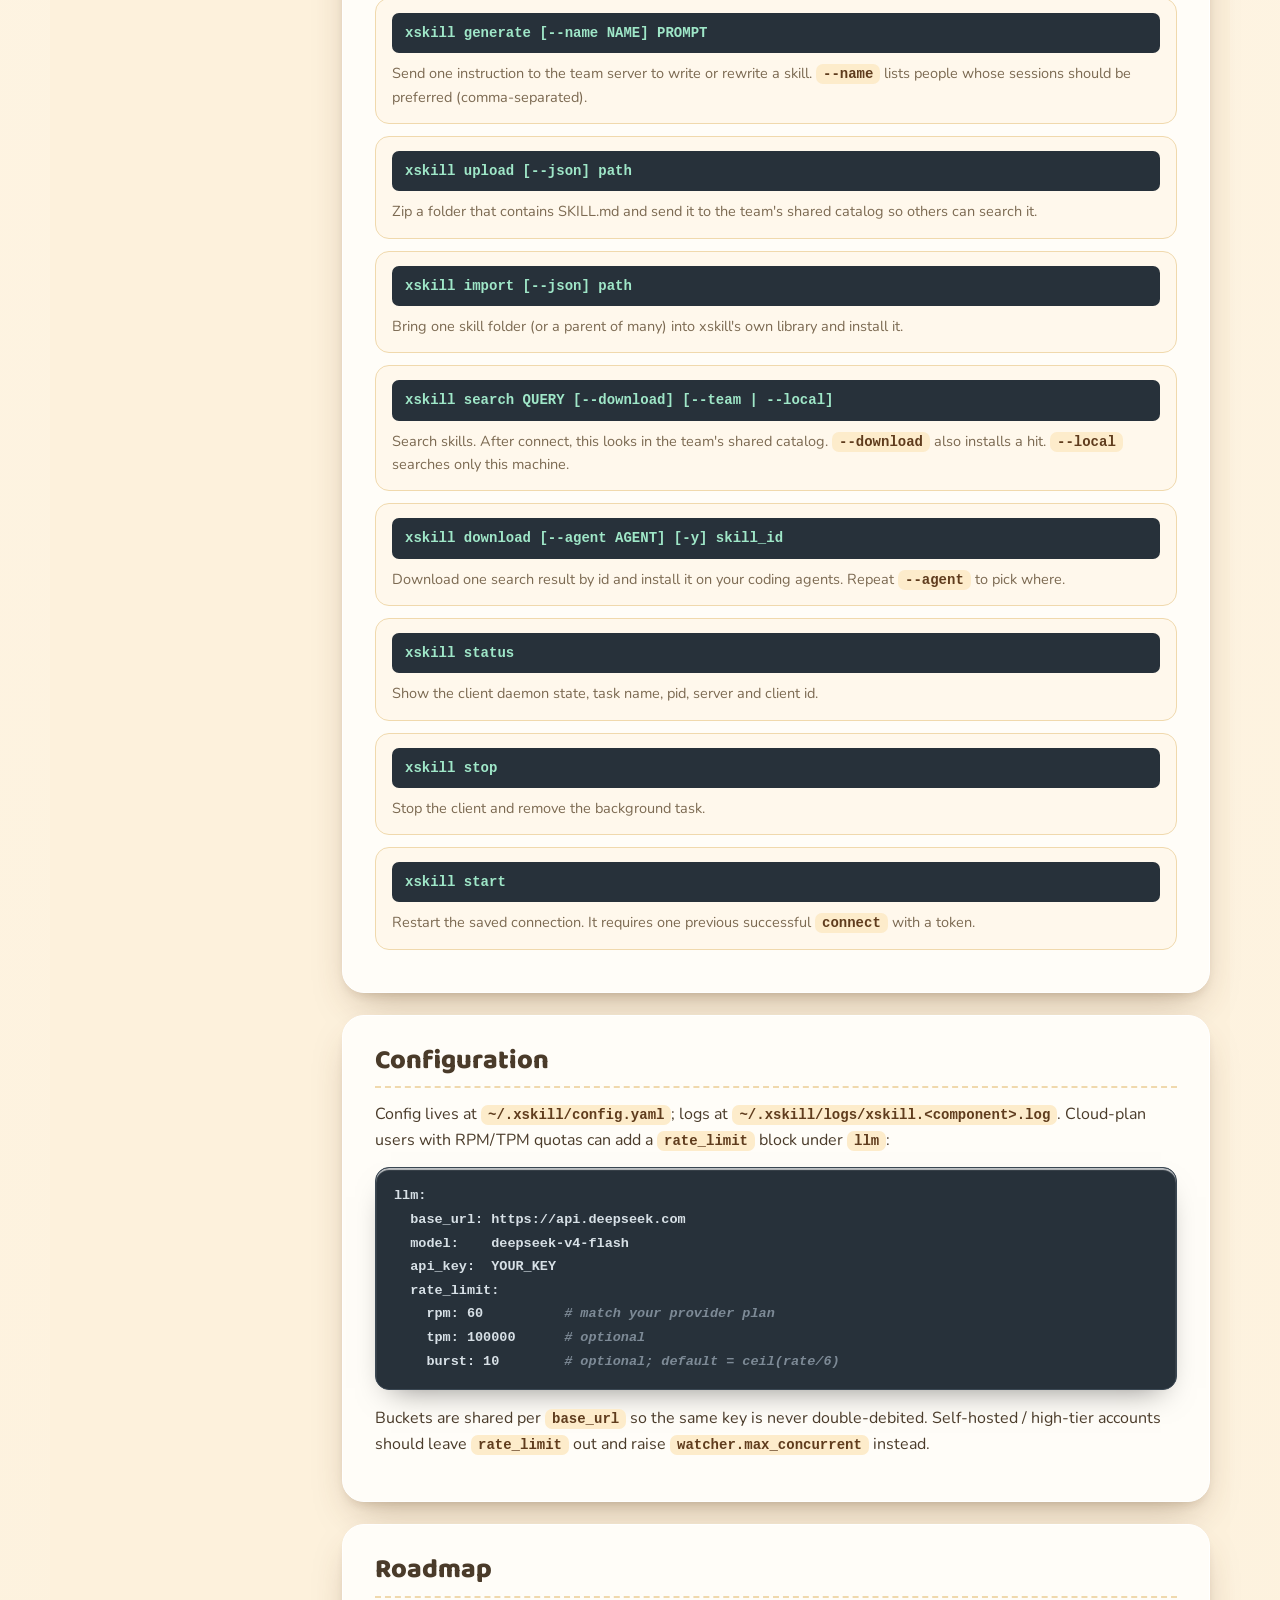
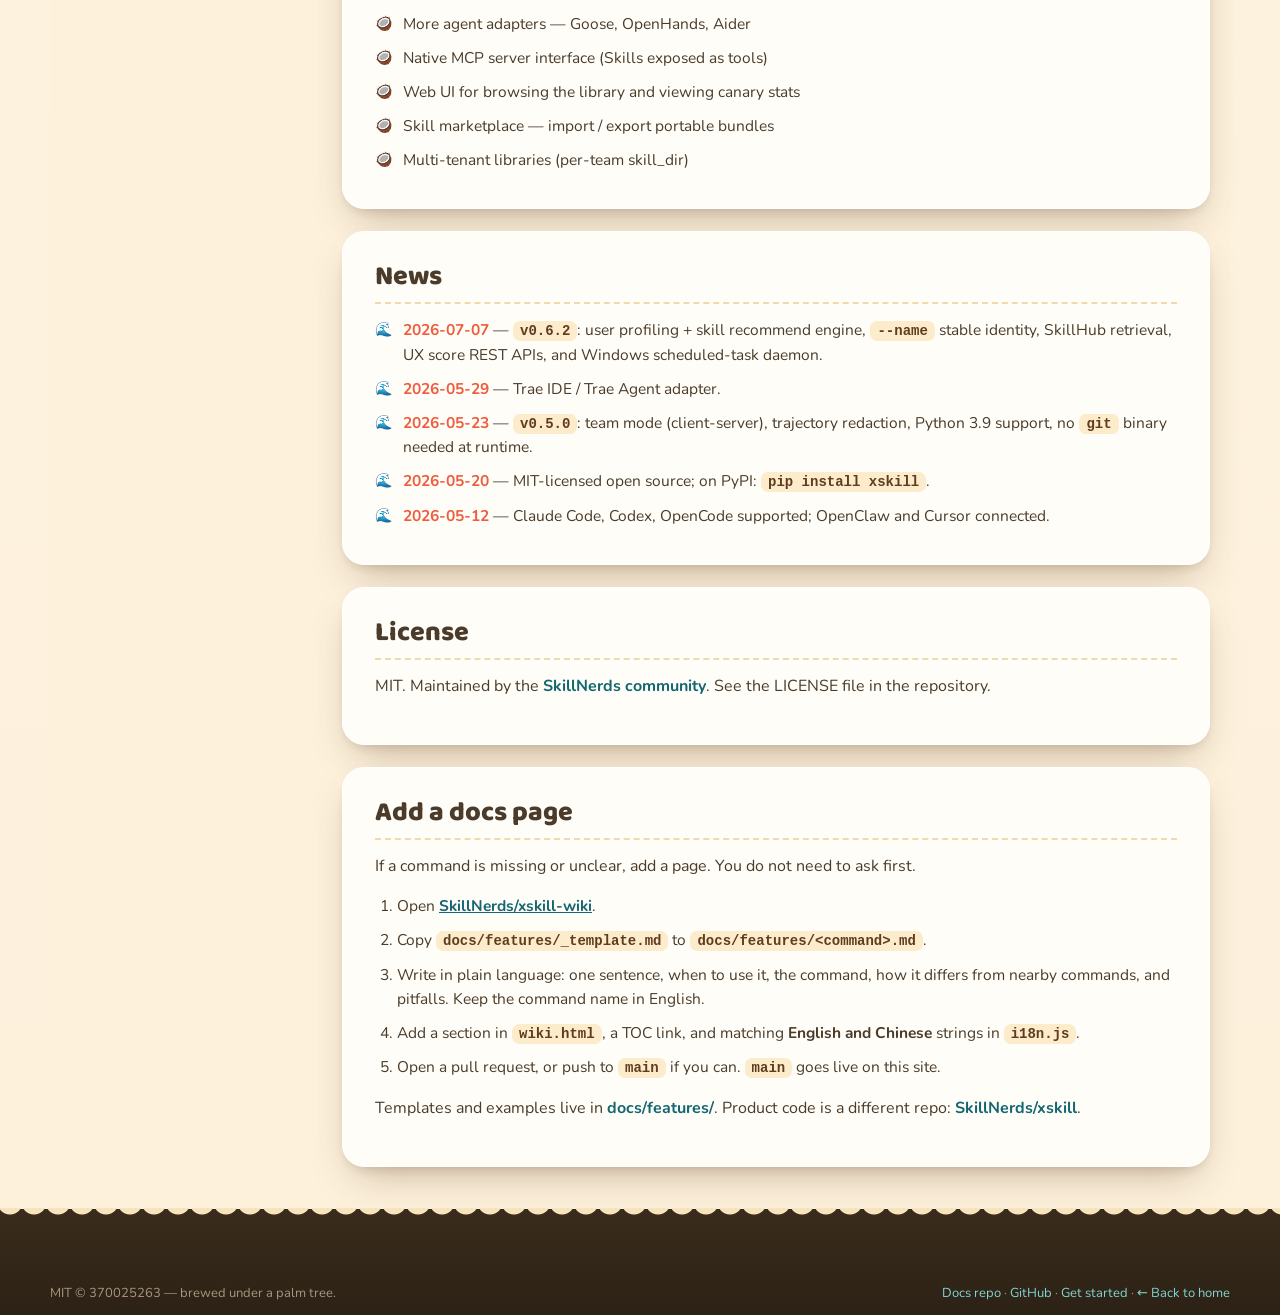
==== commit 55aa0094: "docs: clarify Skill lifecycle wording" ====
--- a/wiki.html
+++ b/wiki.html
@@ -313,9 +313,9 @@
       <h3 class="doc-subhead" data-i18n="w.lifecycle_evidence_h"></h3>
       <p data-i18n-html="w.lifecycle_evidence_p"></p>
       <ul class="doc-list">
-        <li data-i18n-html="w.lifecycle_e1"></li>
-        <li data-i18n-html="w.lifecycle_e2"></li>
-        <li data-i18n-html="w.lifecycle_e3"></li>
+        <li><b data-i18n="w.lifecycle_e1_t"></b> — <span data-i18n-html="w.lifecycle_e1_p"></span></li>
+        <li><b data-i18n="w.lifecycle_e2_t"></b> — <span data-i18n-html="w.lifecycle_e2_p"></span></li>
+        <li><b data-i18n="w.lifecycle_e3_t"></b> — <span data-i18n-html="w.lifecycle_e3_p"></span></li>
       </ul>
 
       <h3 class="doc-subhead" data-i18n="w.lifecycle_branch_h"></h3>
@@ -348,6 +348,7 @@
         <li data-i18n-html="w.lifecycle_c3"></li>
       </ul>
       <p class="doc-note" data-i18n-html="w.lifecycle_generate_note"></p>
+      <p data-i18n-html="w.lifecycle_link"></p>
     </section>
 
     <section id="arch" class="doc-sec">
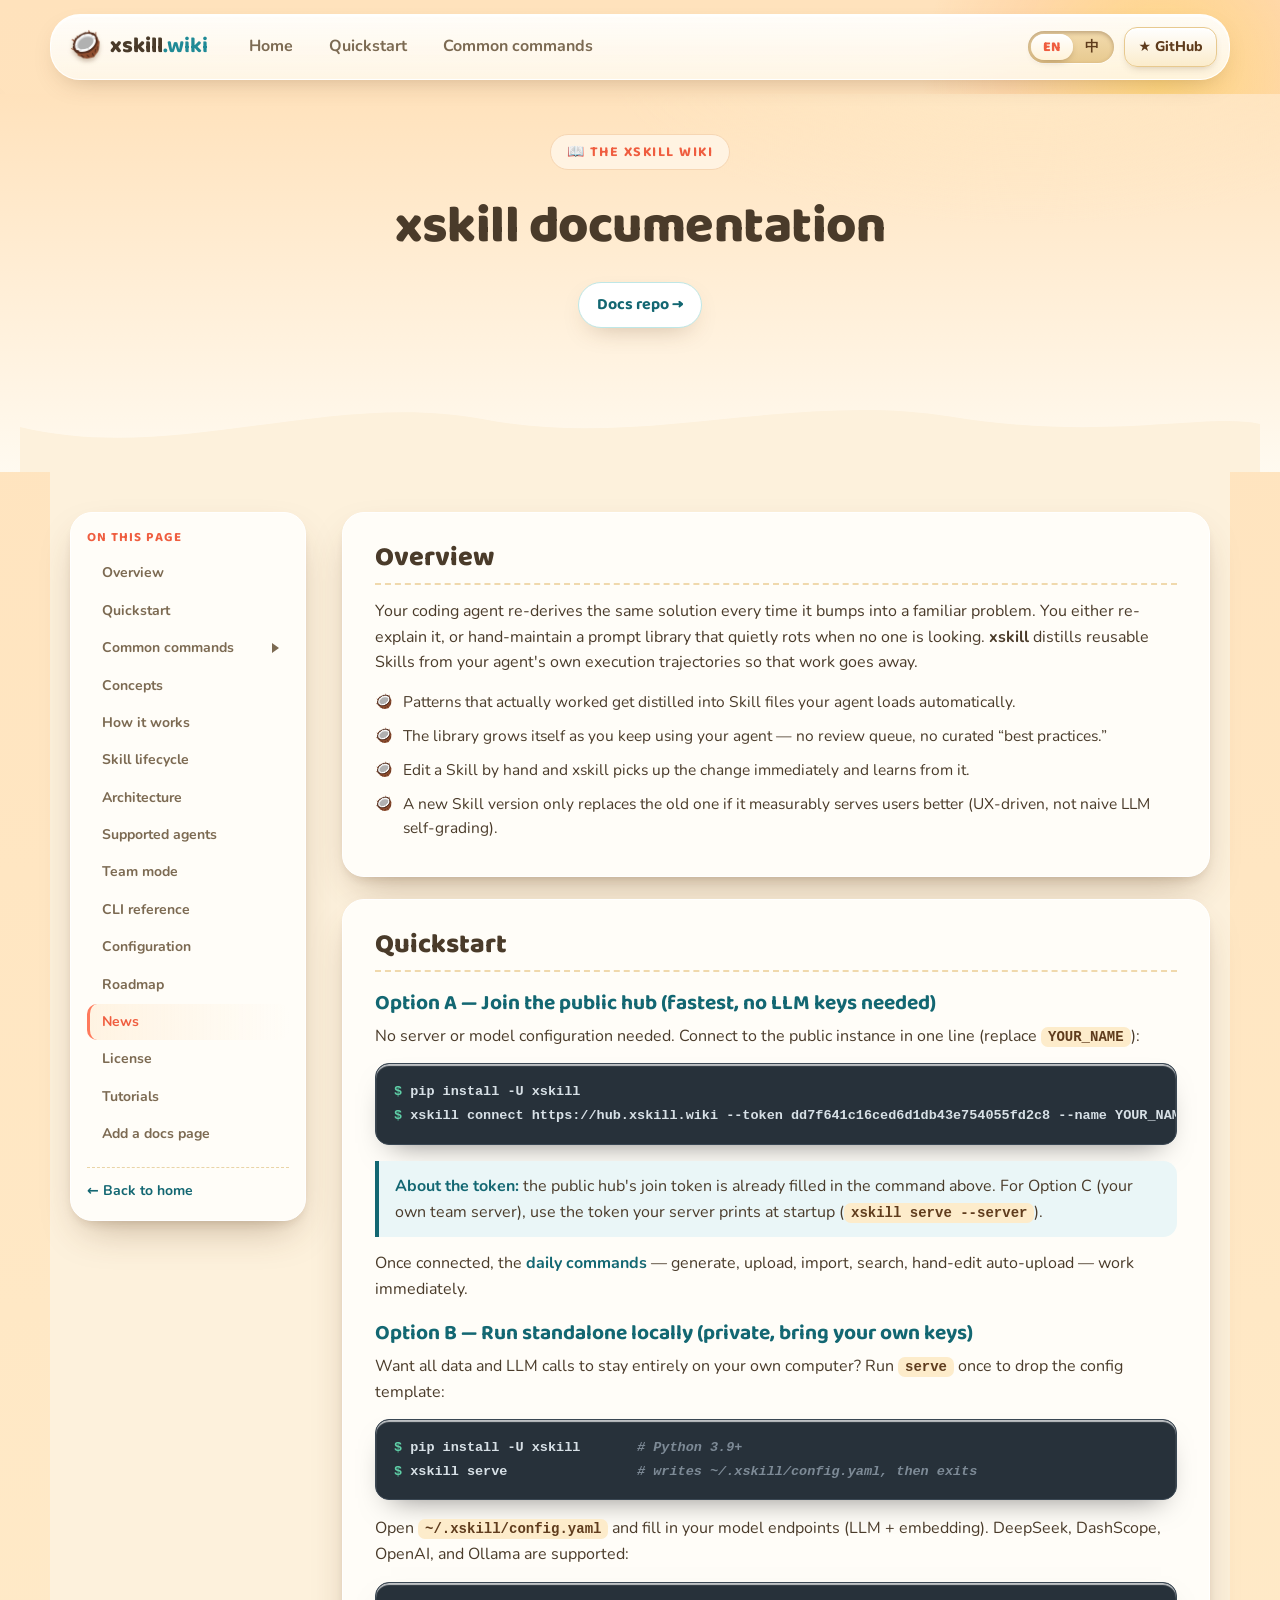
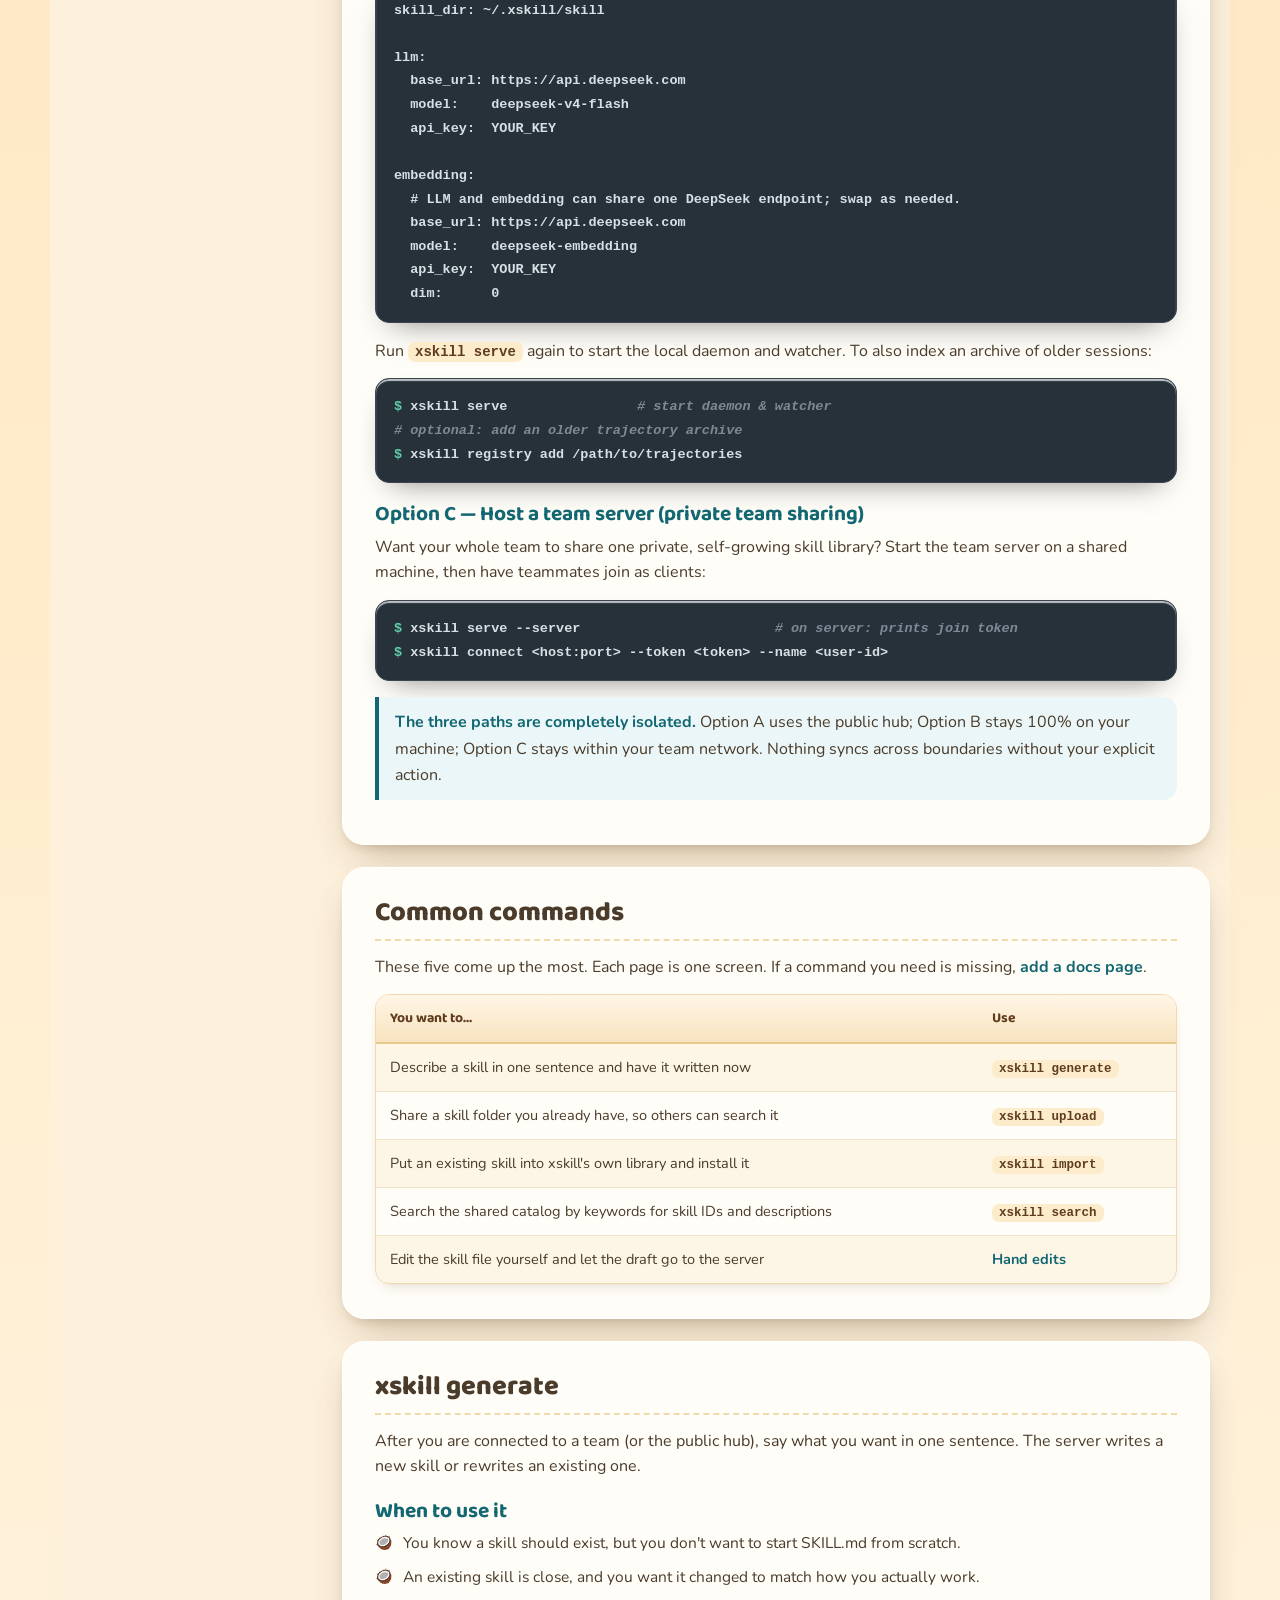
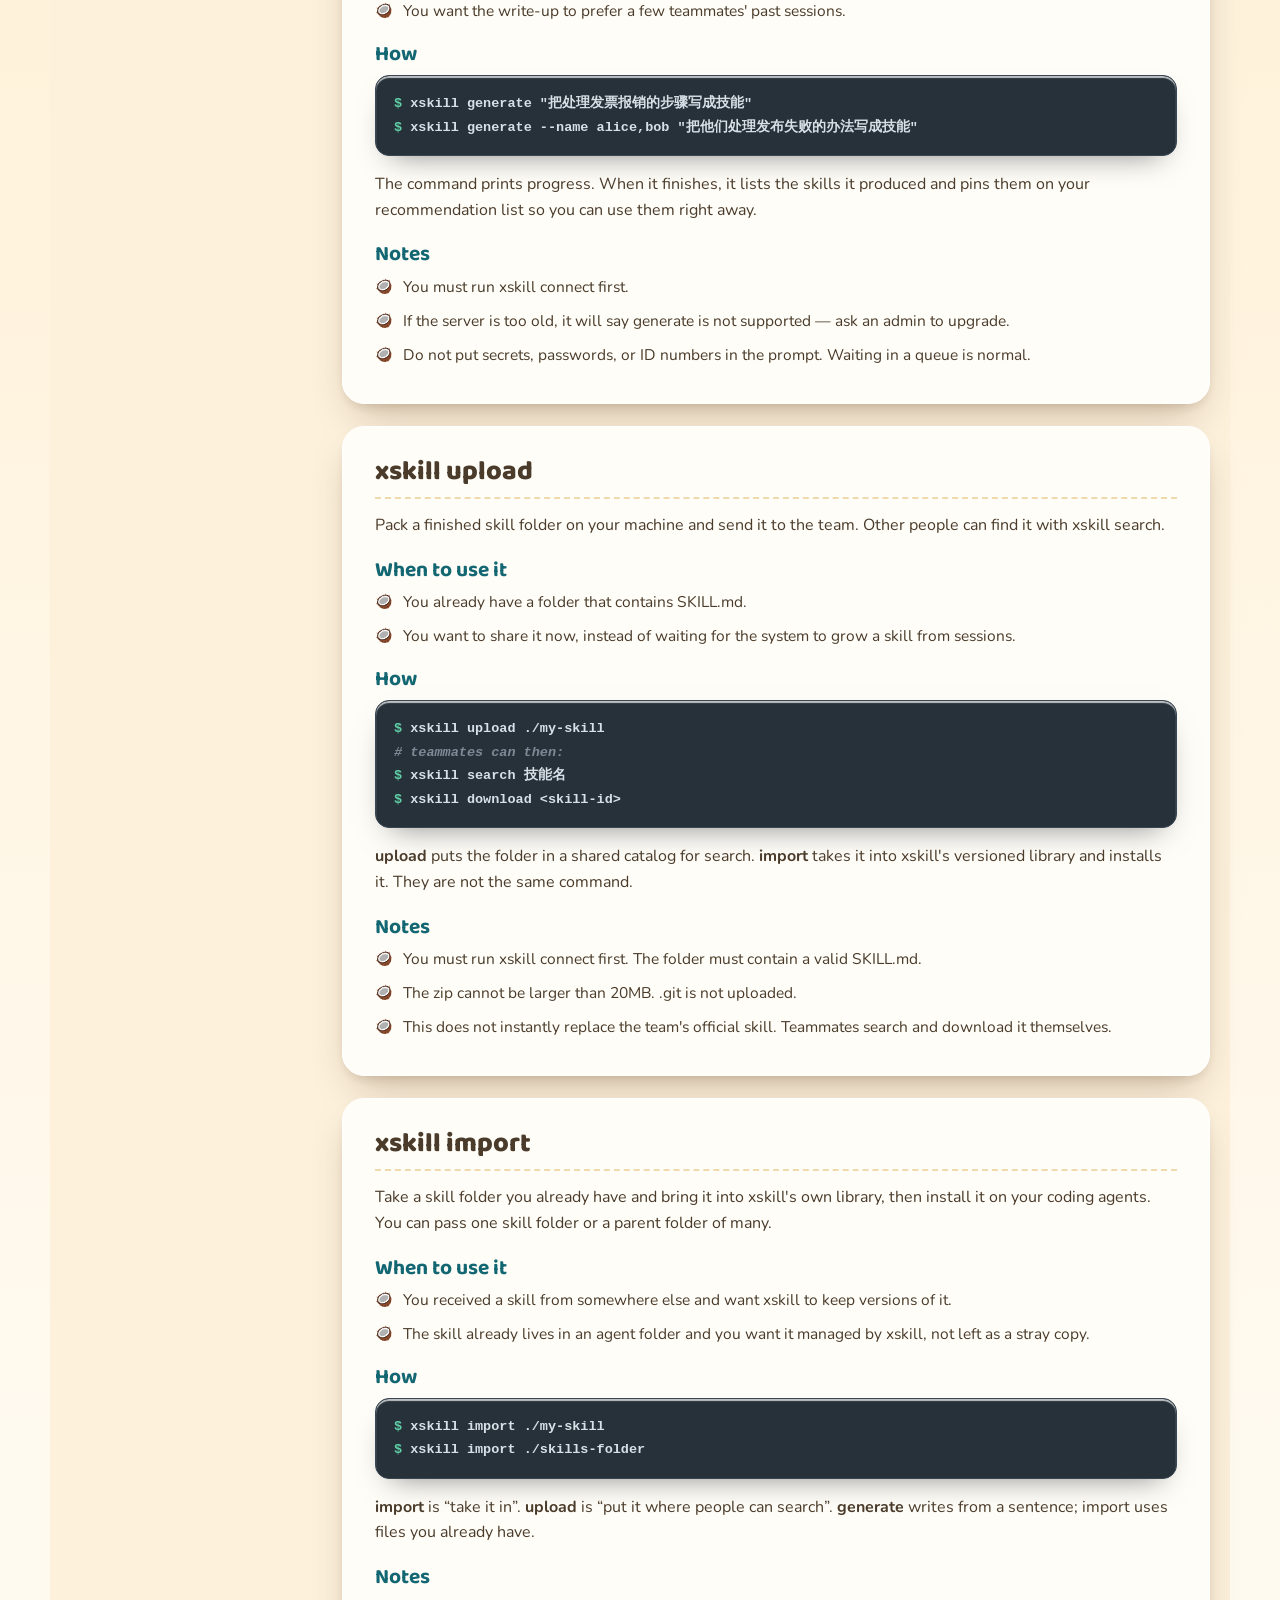
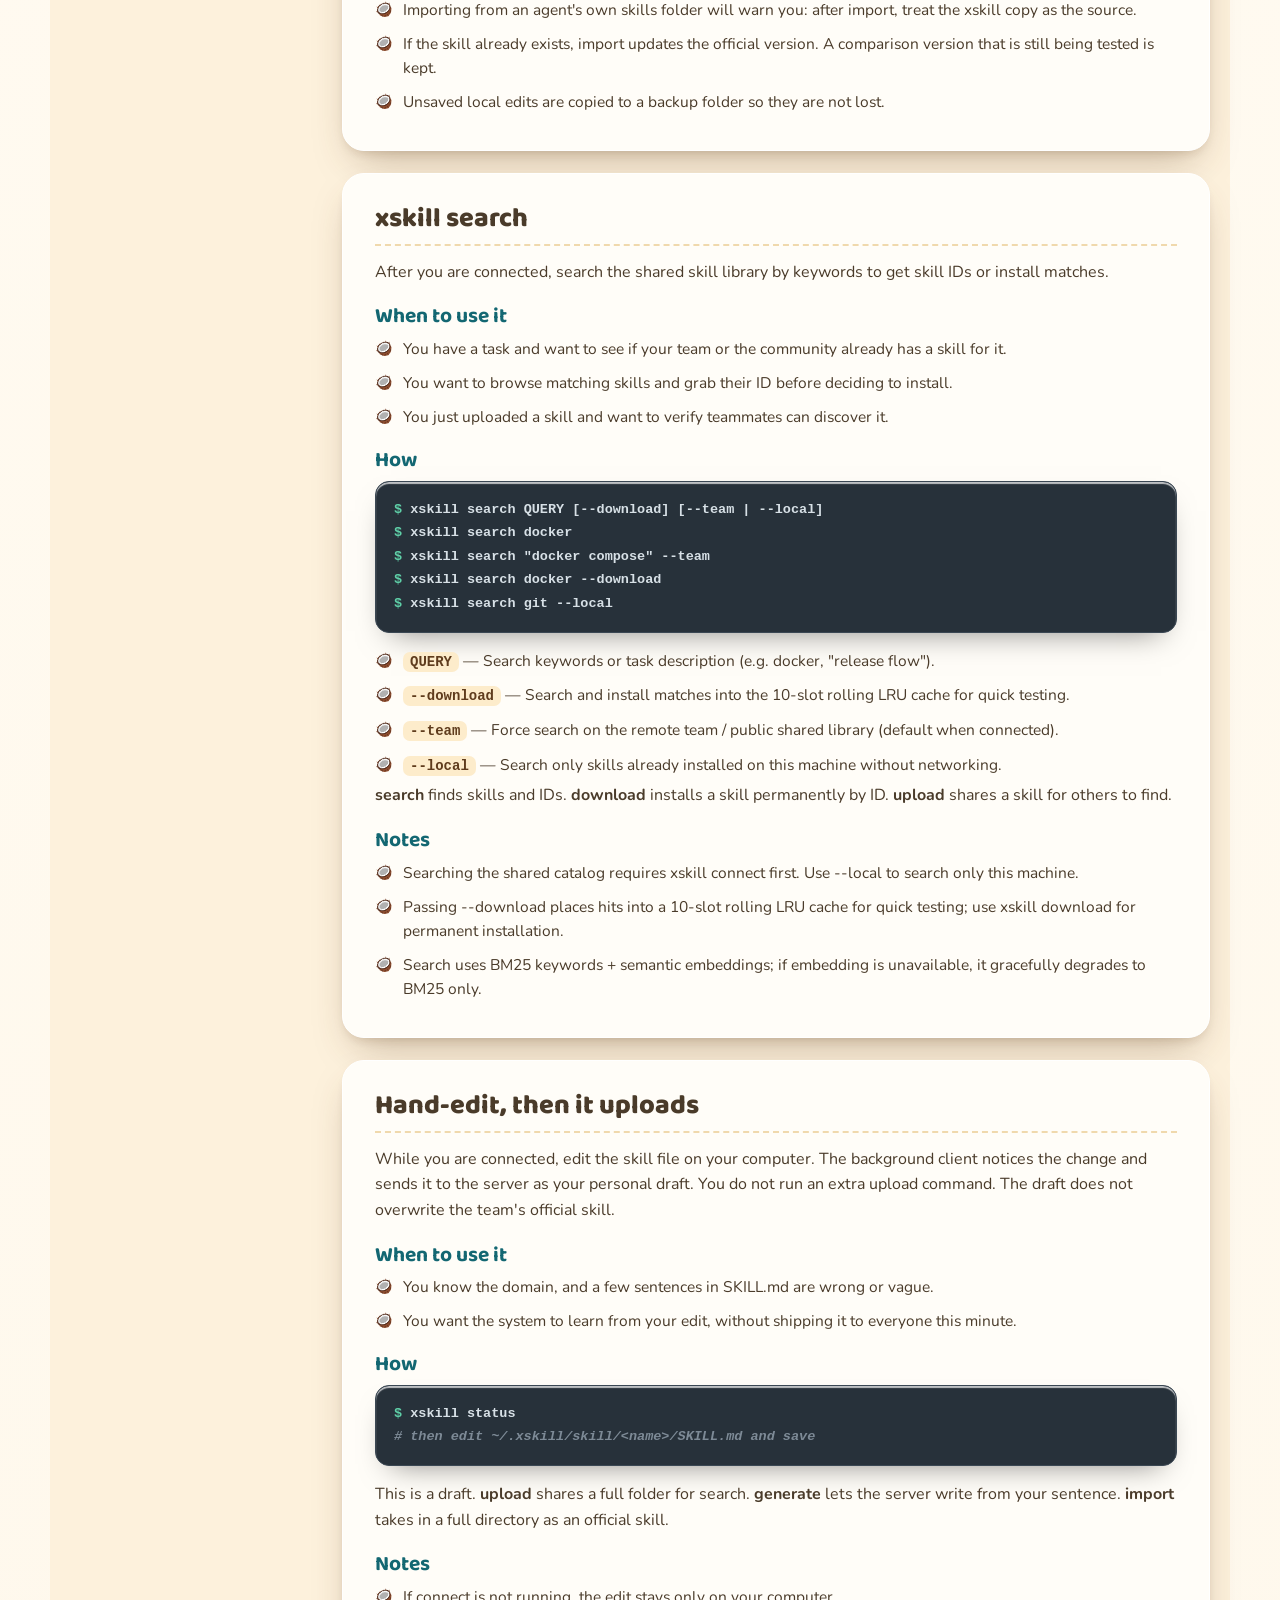
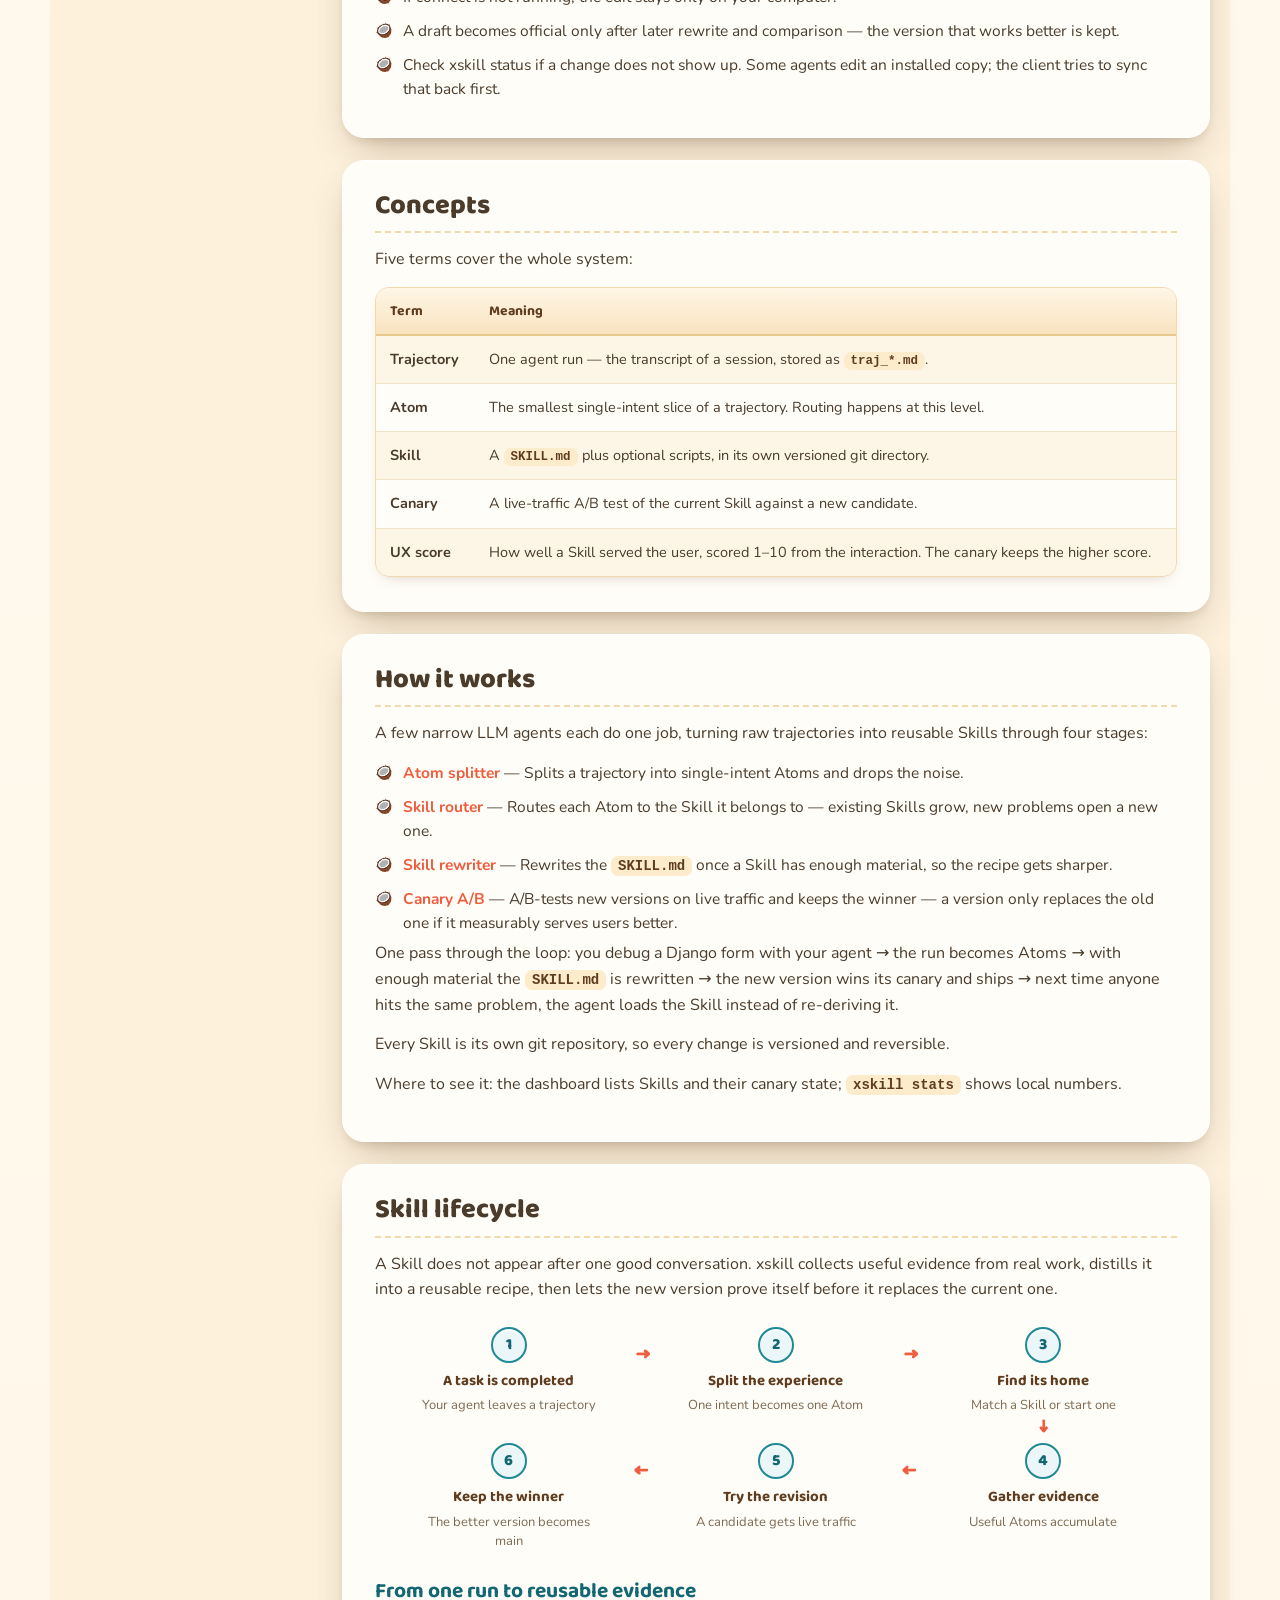
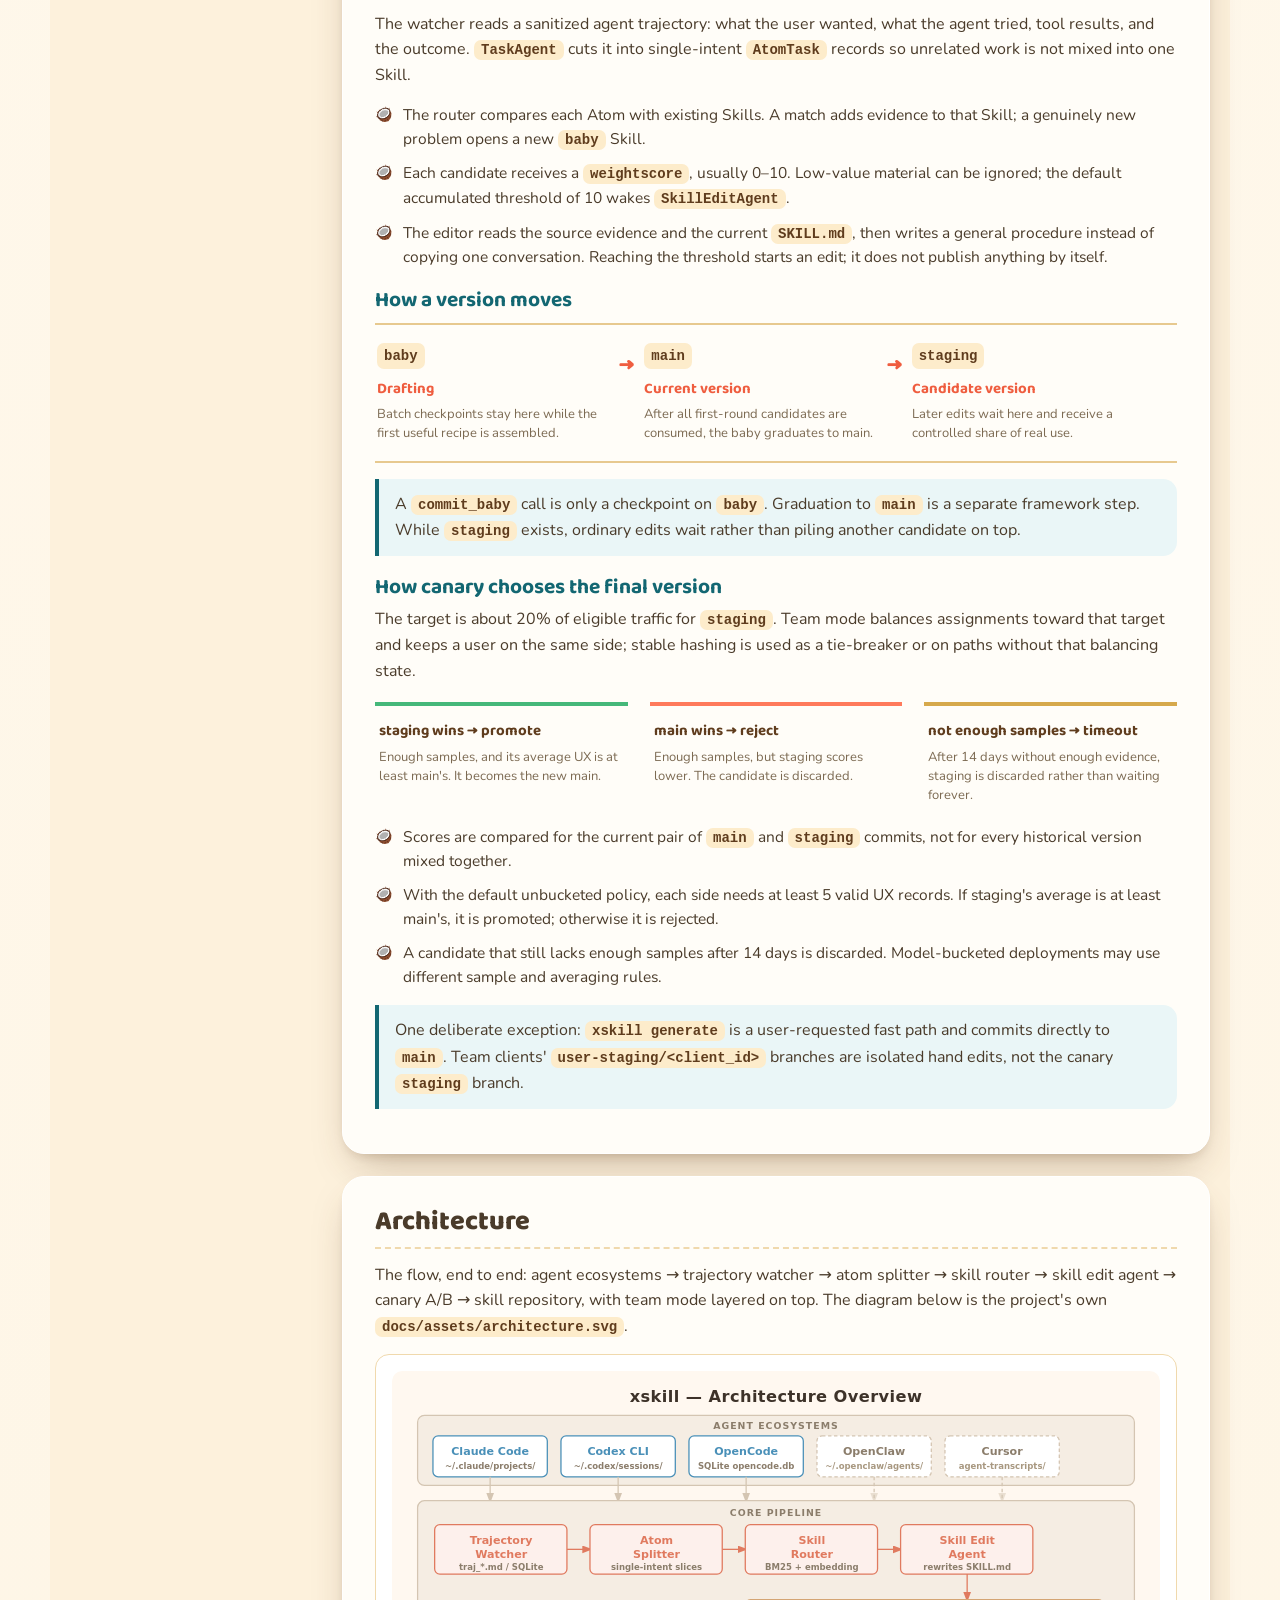
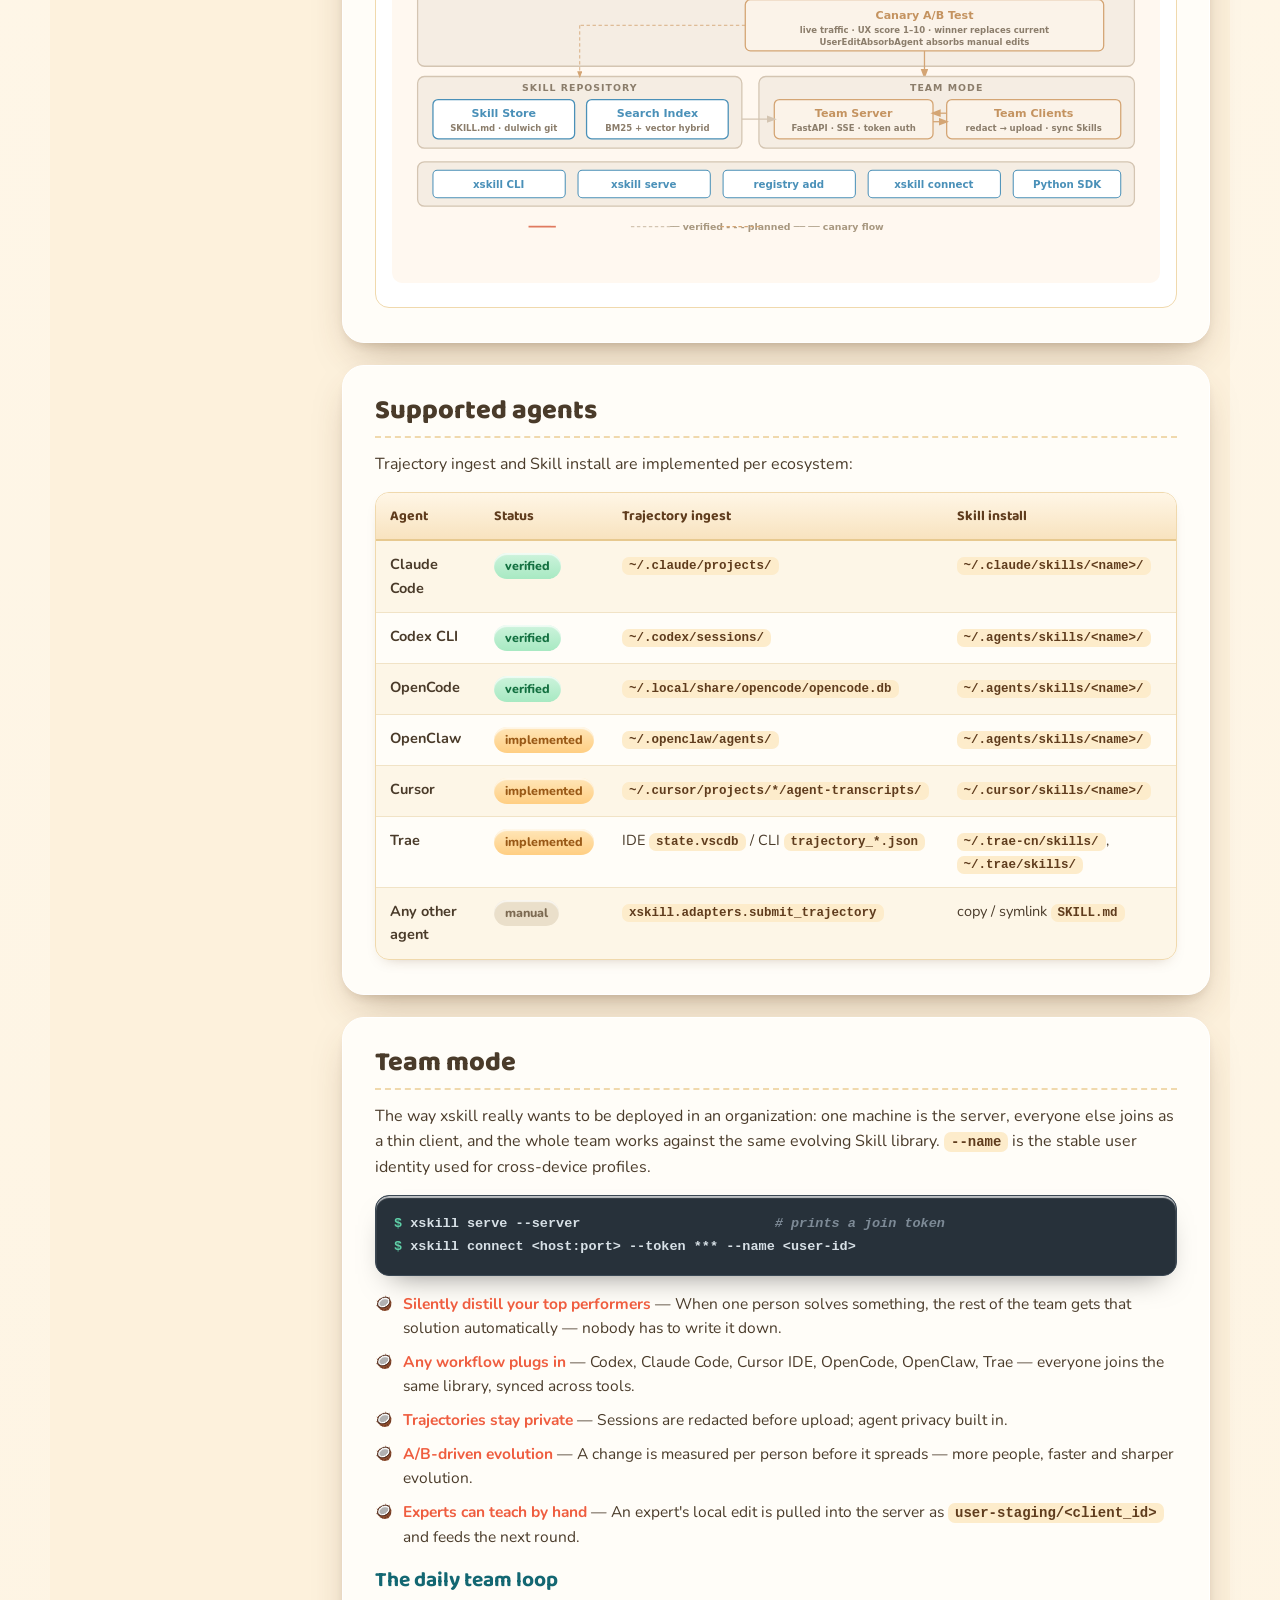
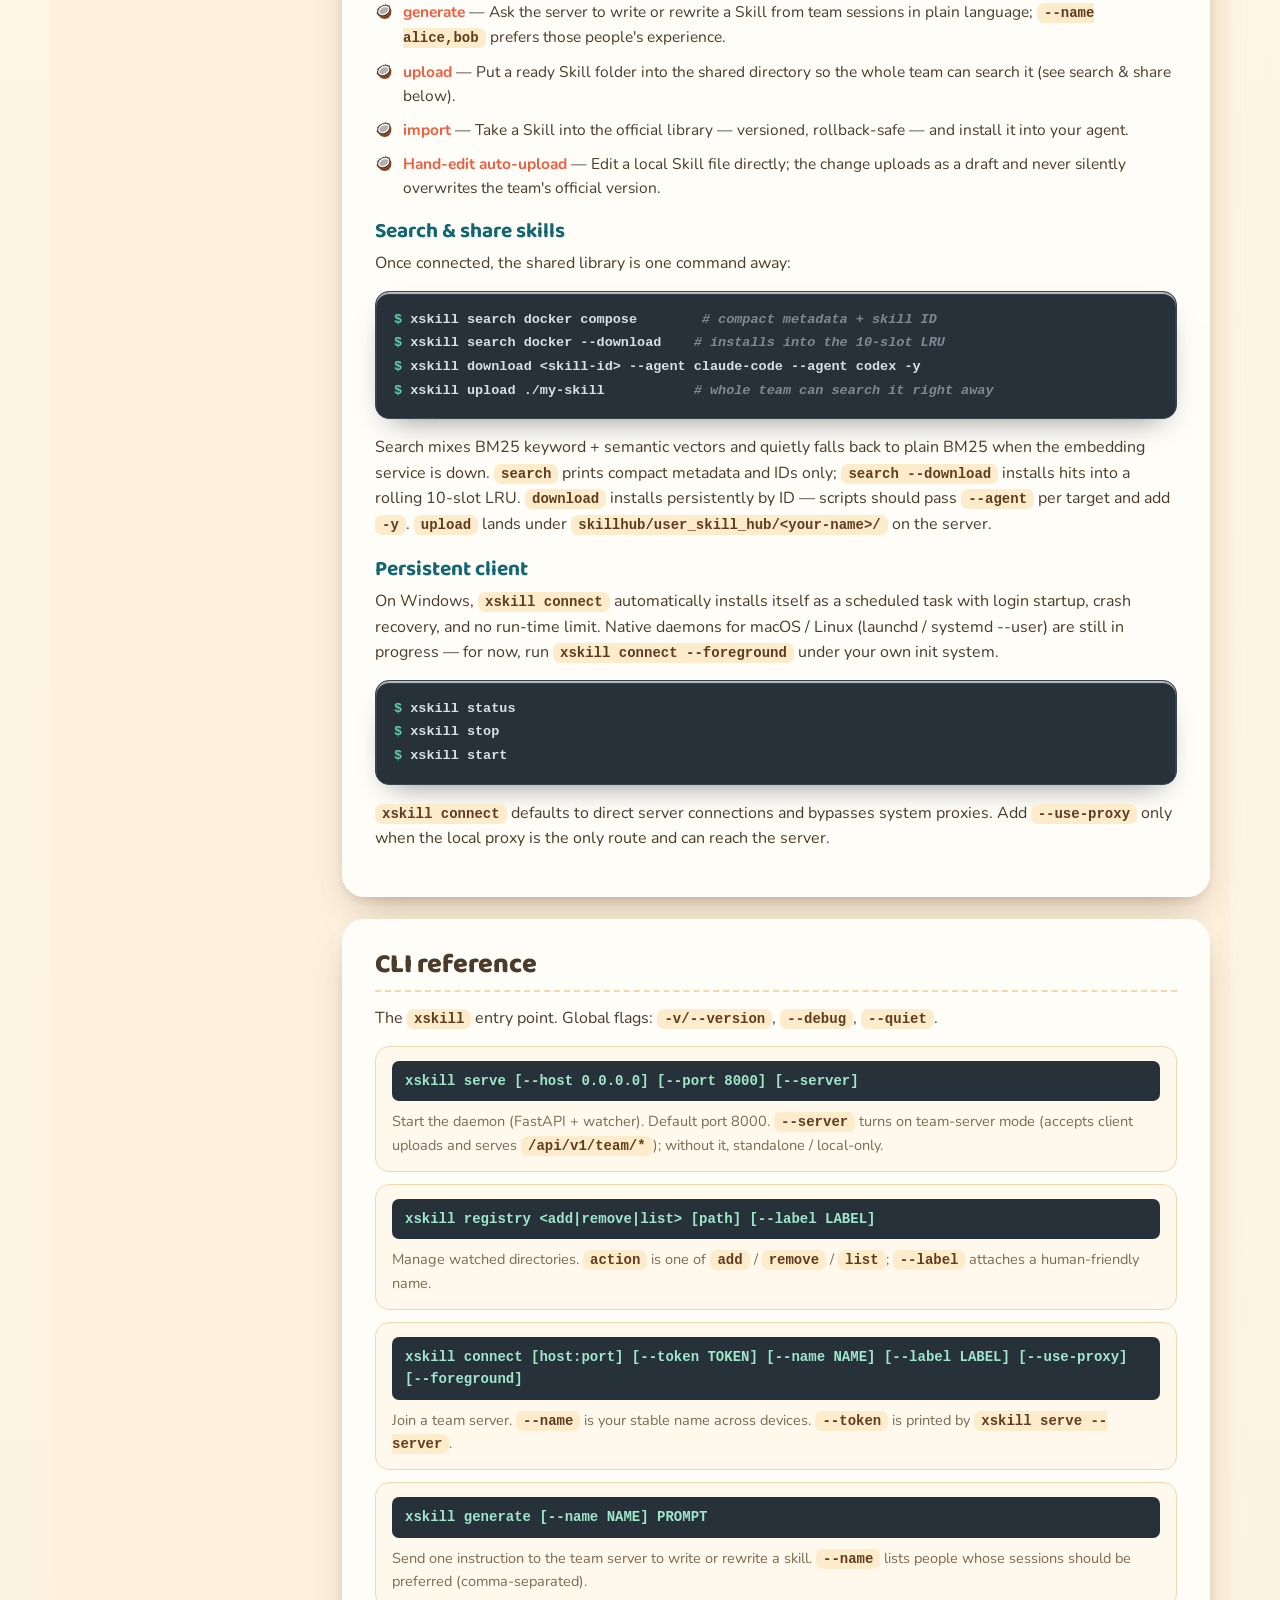
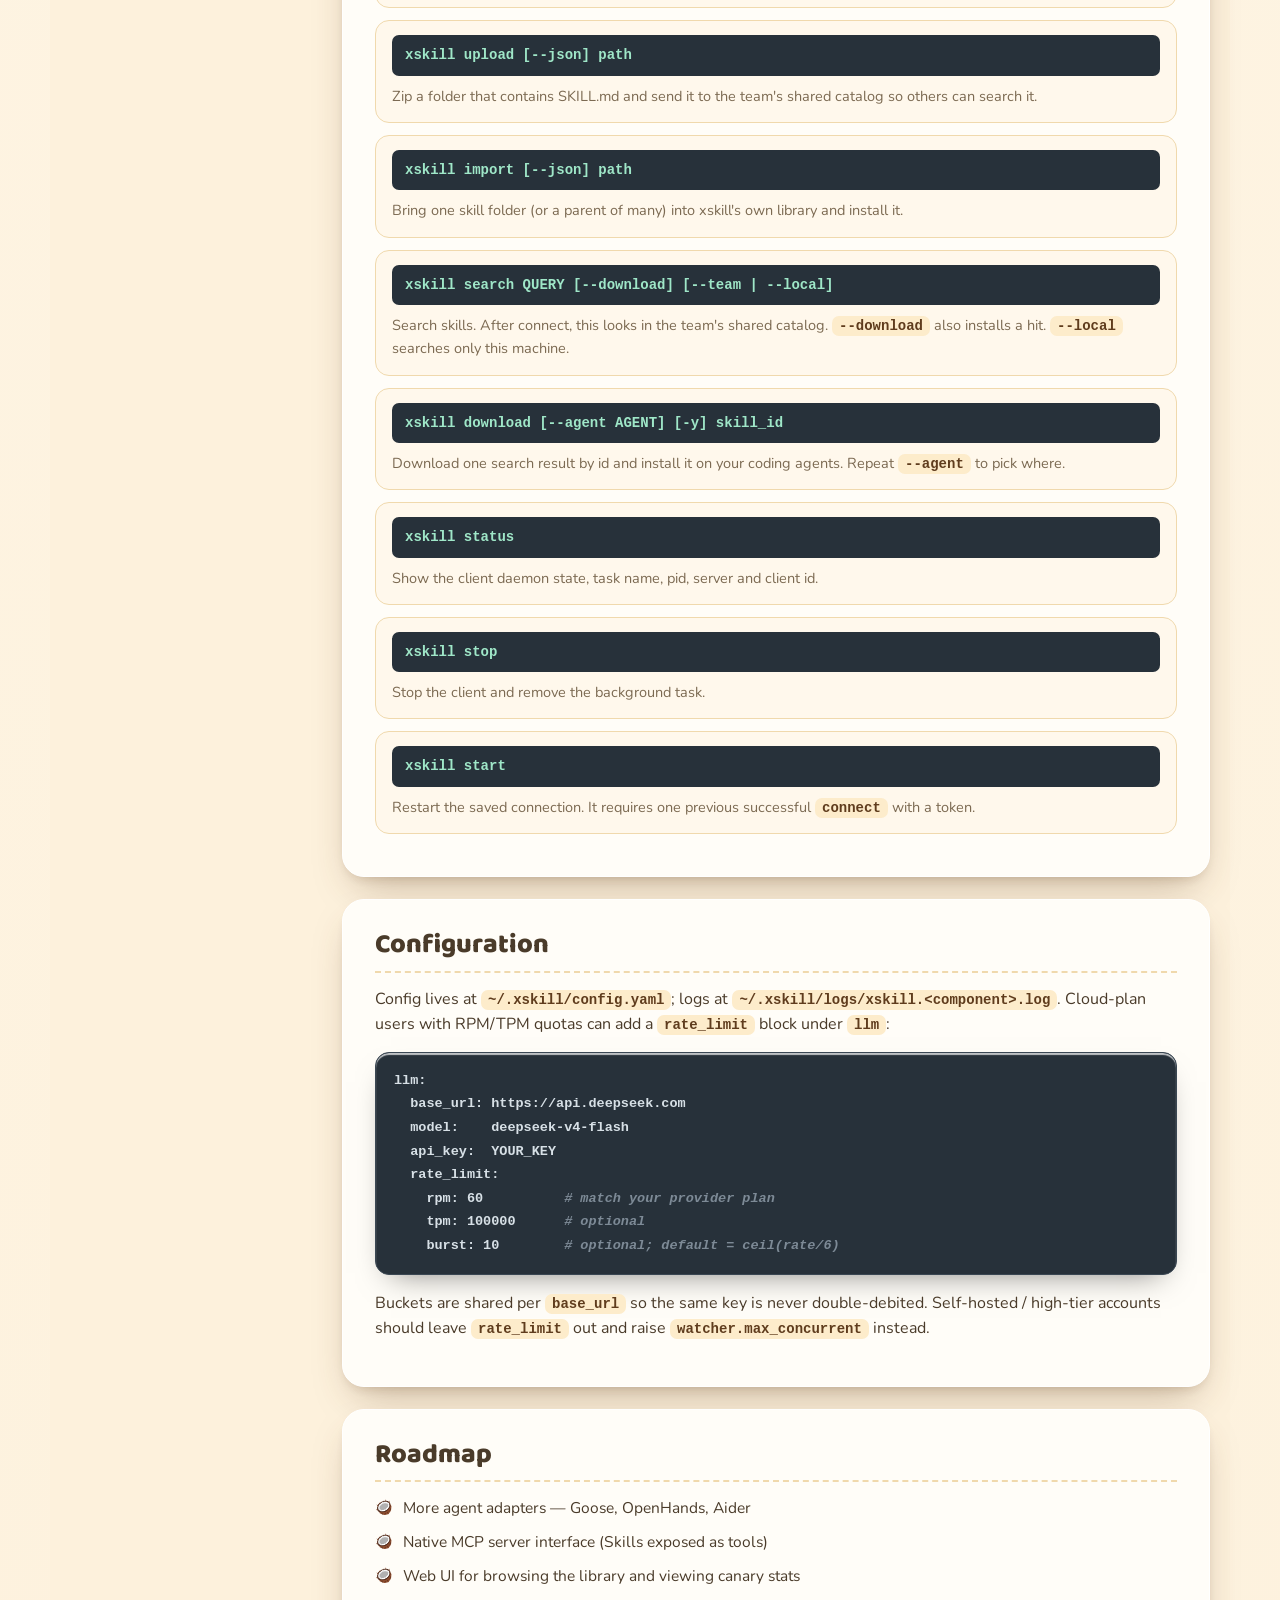
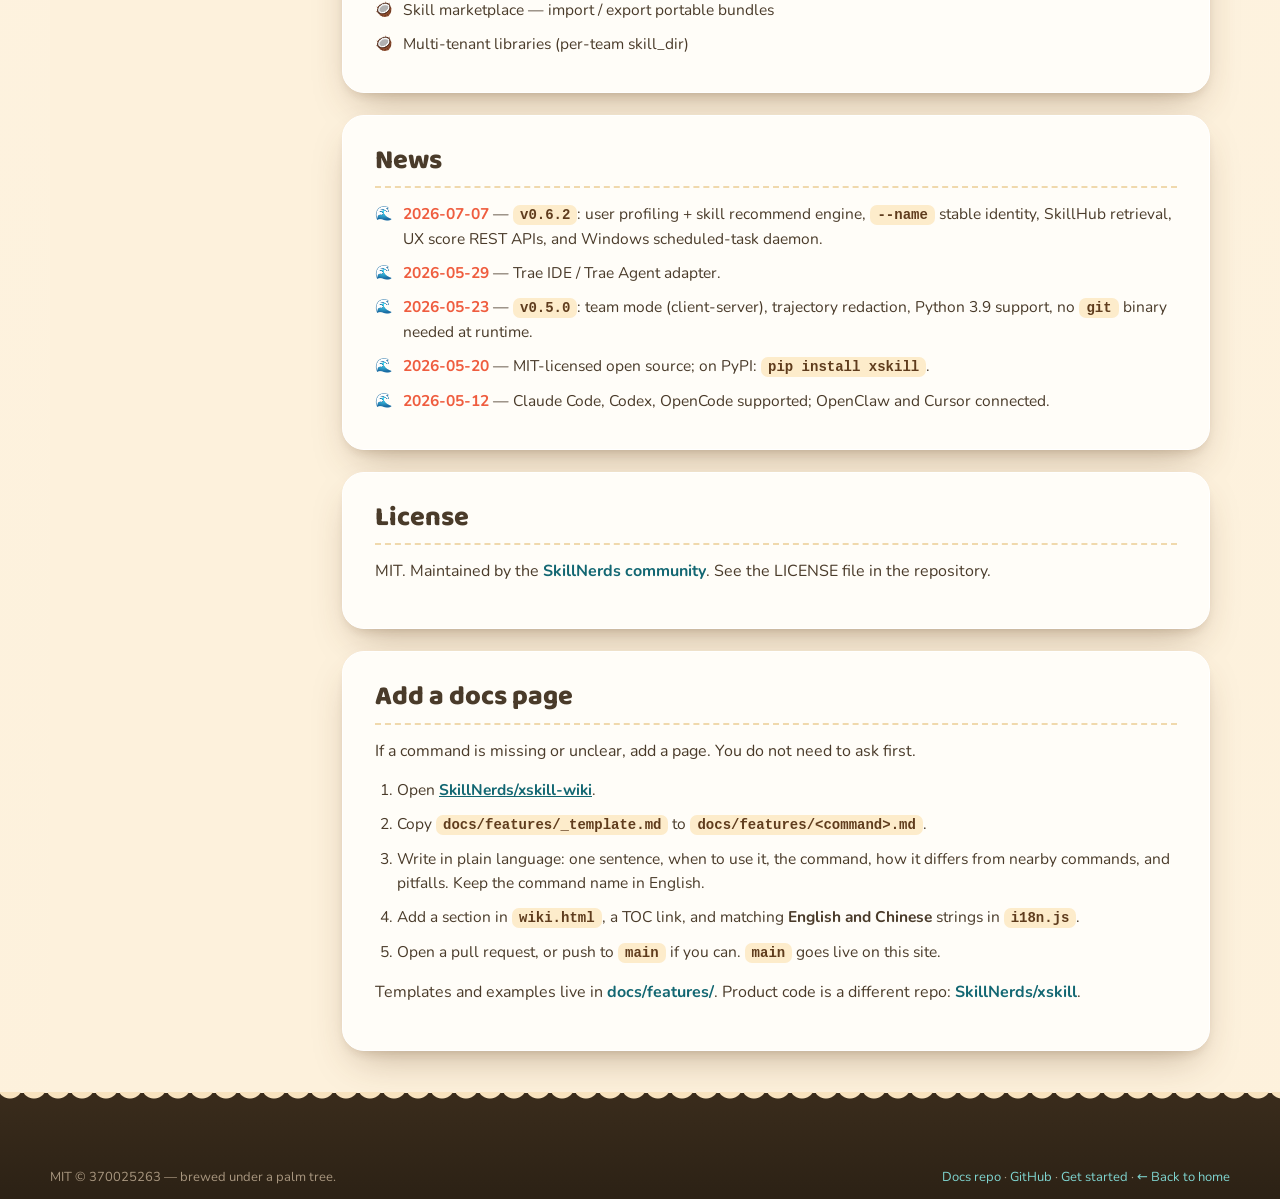
==== commit 0a886fd0: "docs: add Agent tutorials section (progressive, HuggingFace-style) New tutorials/ directory with mul" ====
--- a/wiki.html
+++ b/wiki.html
@@ -85,6 +85,7 @@
         <a href="#roadmap" data-i18n="w.nav_roadmap">Roadmap</a>
         <a href="#news" data-i18n="w.nav_news">News</a>
         <a href="#license" data-i18n="w.nav_license">License</a>
+        <a href="tutorials/index.html" data-i18n="w.nav_tutorials">Tutorials</a>
         <a href="#contribute" data-i18n="w.nav_contribute">Add a docs page</a>
       </nav>
       <a class="wiki-toc__back" href="index.html" data-i18n="wiki.back">← Back to home</a>
@@ -313,9 +314,9 @@
       <h3 class="doc-subhead" data-i18n="w.lifecycle_evidence_h"></h3>
       <p data-i18n-html="w.lifecycle_evidence_p"></p>
       <ul class="doc-list">
-        <li><b data-i18n="w.lifecycle_e1_t"></b> — <span data-i18n-html="w.lifecycle_e1_p"></span></li>
-        <li><b data-i18n="w.lifecycle_e2_t"></b> — <span data-i18n-html="w.lifecycle_e2_p"></span></li>
-        <li><b data-i18n="w.lifecycle_e3_t"></b> — <span data-i18n-html="w.lifecycle_e3_p"></span></li>
+        <li data-i18n-html="w.lifecycle_e1"></li>
+        <li data-i18n-html="w.lifecycle_e2"></li>
+        <li data-i18n-html="w.lifecycle_e3"></li>
       </ul>
 
       <h3 class="doc-subhead" data-i18n="w.lifecycle_branch_h"></h3>
@@ -348,7 +349,6 @@
         <li data-i18n-html="w.lifecycle_c3"></li>
       </ul>
       <p class="doc-note" data-i18n-html="w.lifecycle_generate_note"></p>
-      <p data-i18n-html="w.lifecycle_link"></p>
     </section>
 
     <section id="arch" class="doc-sec">
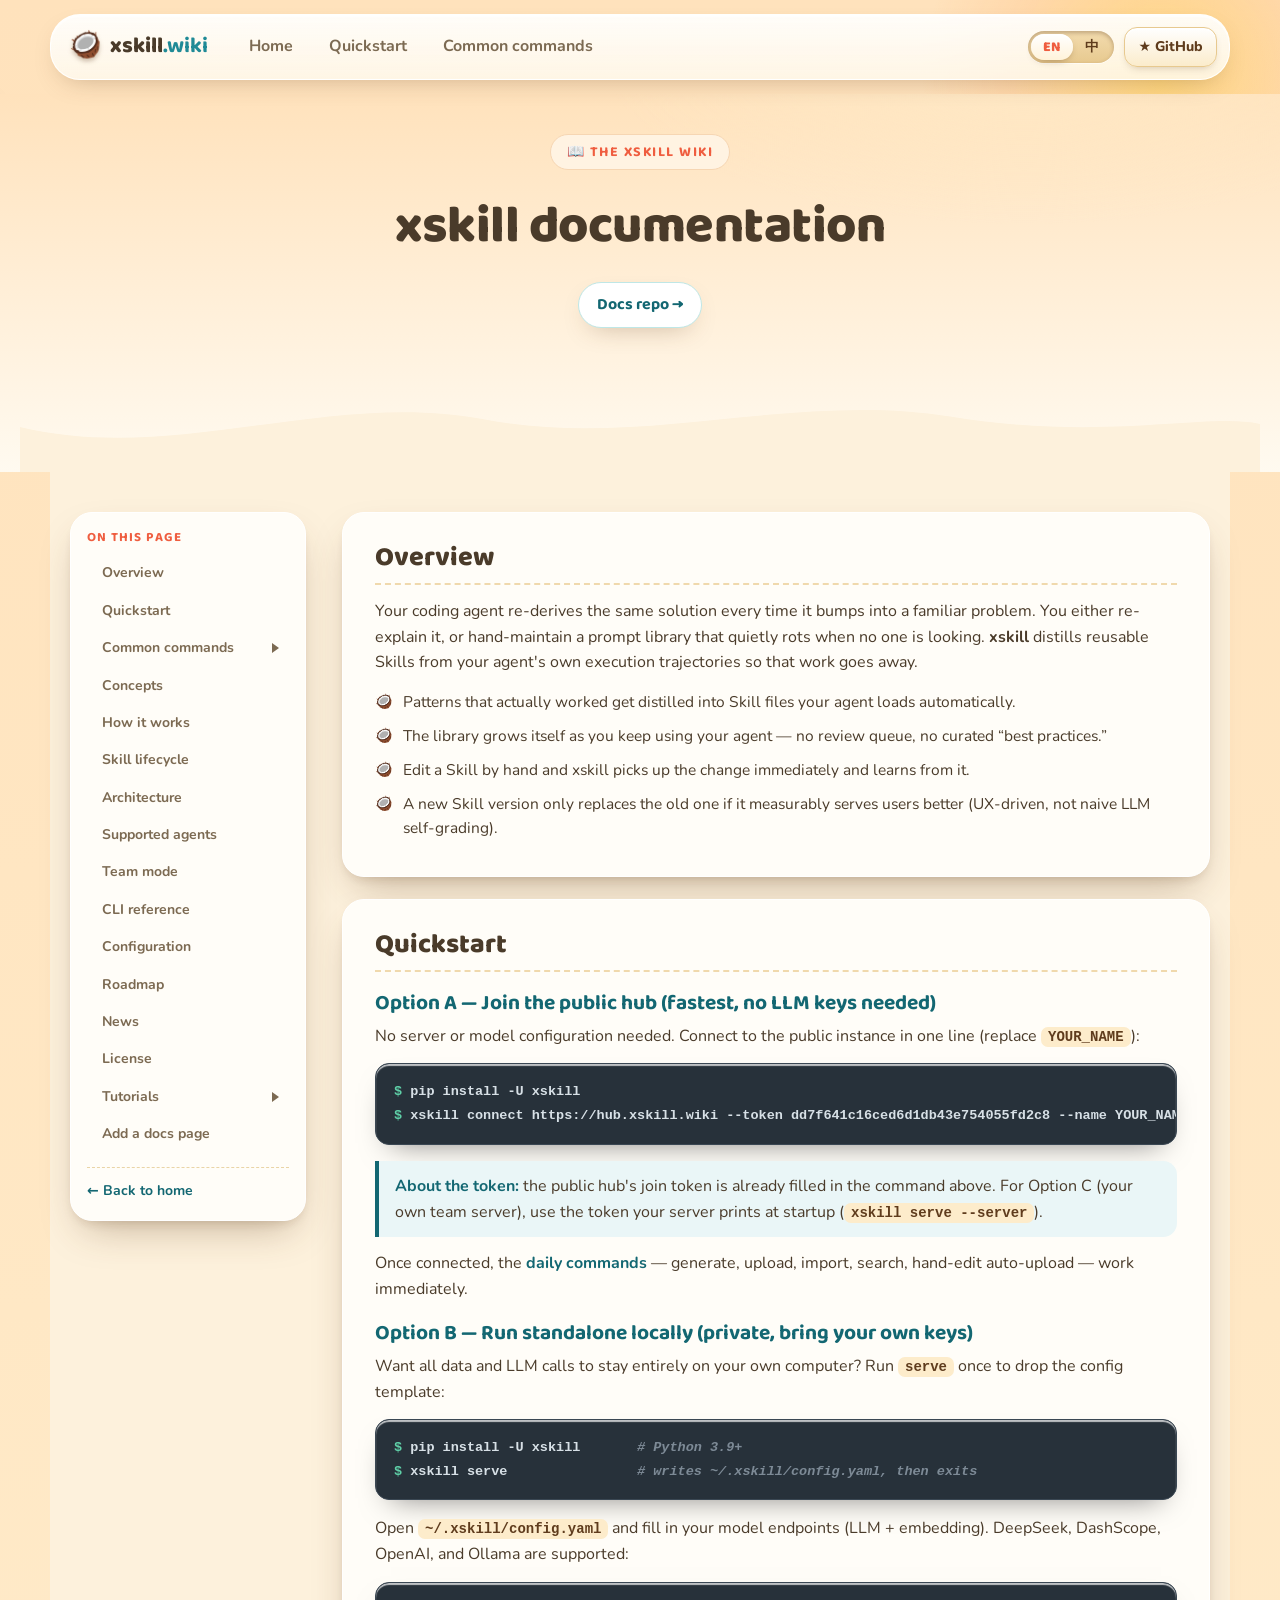
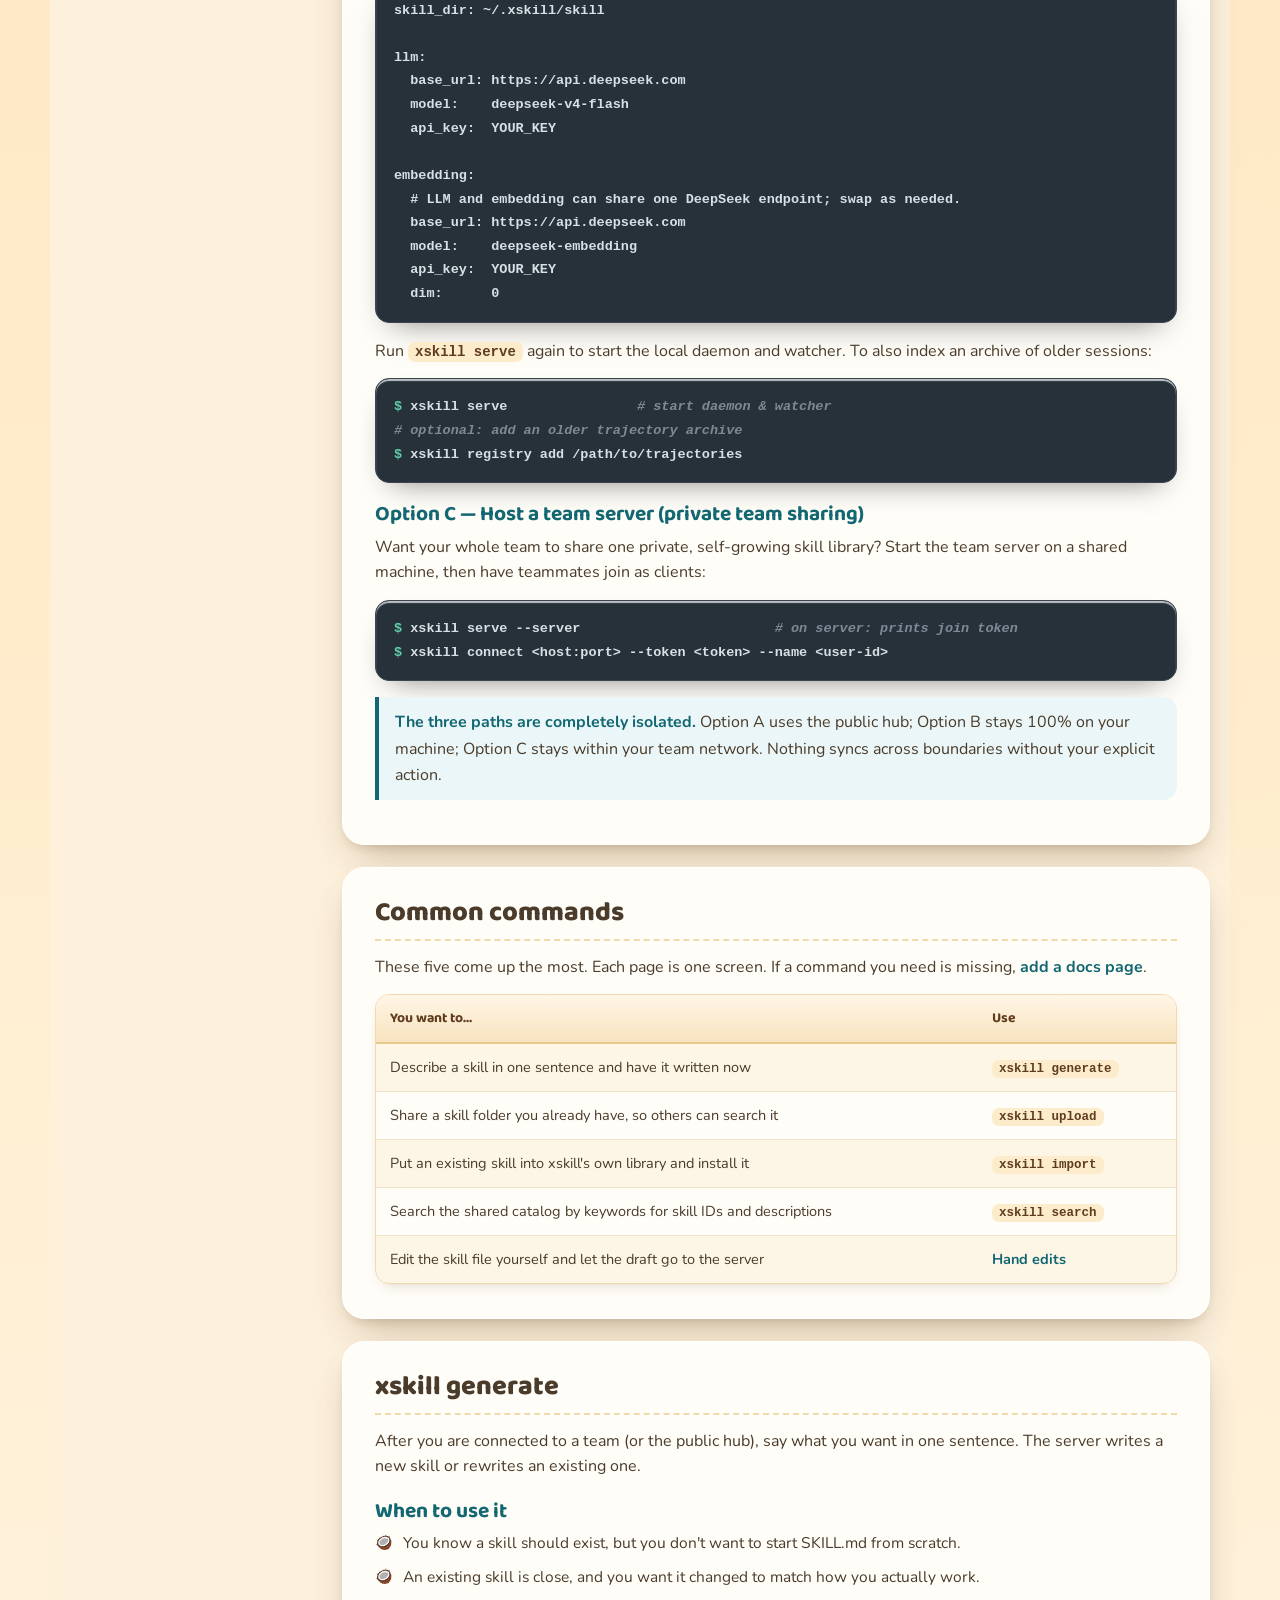
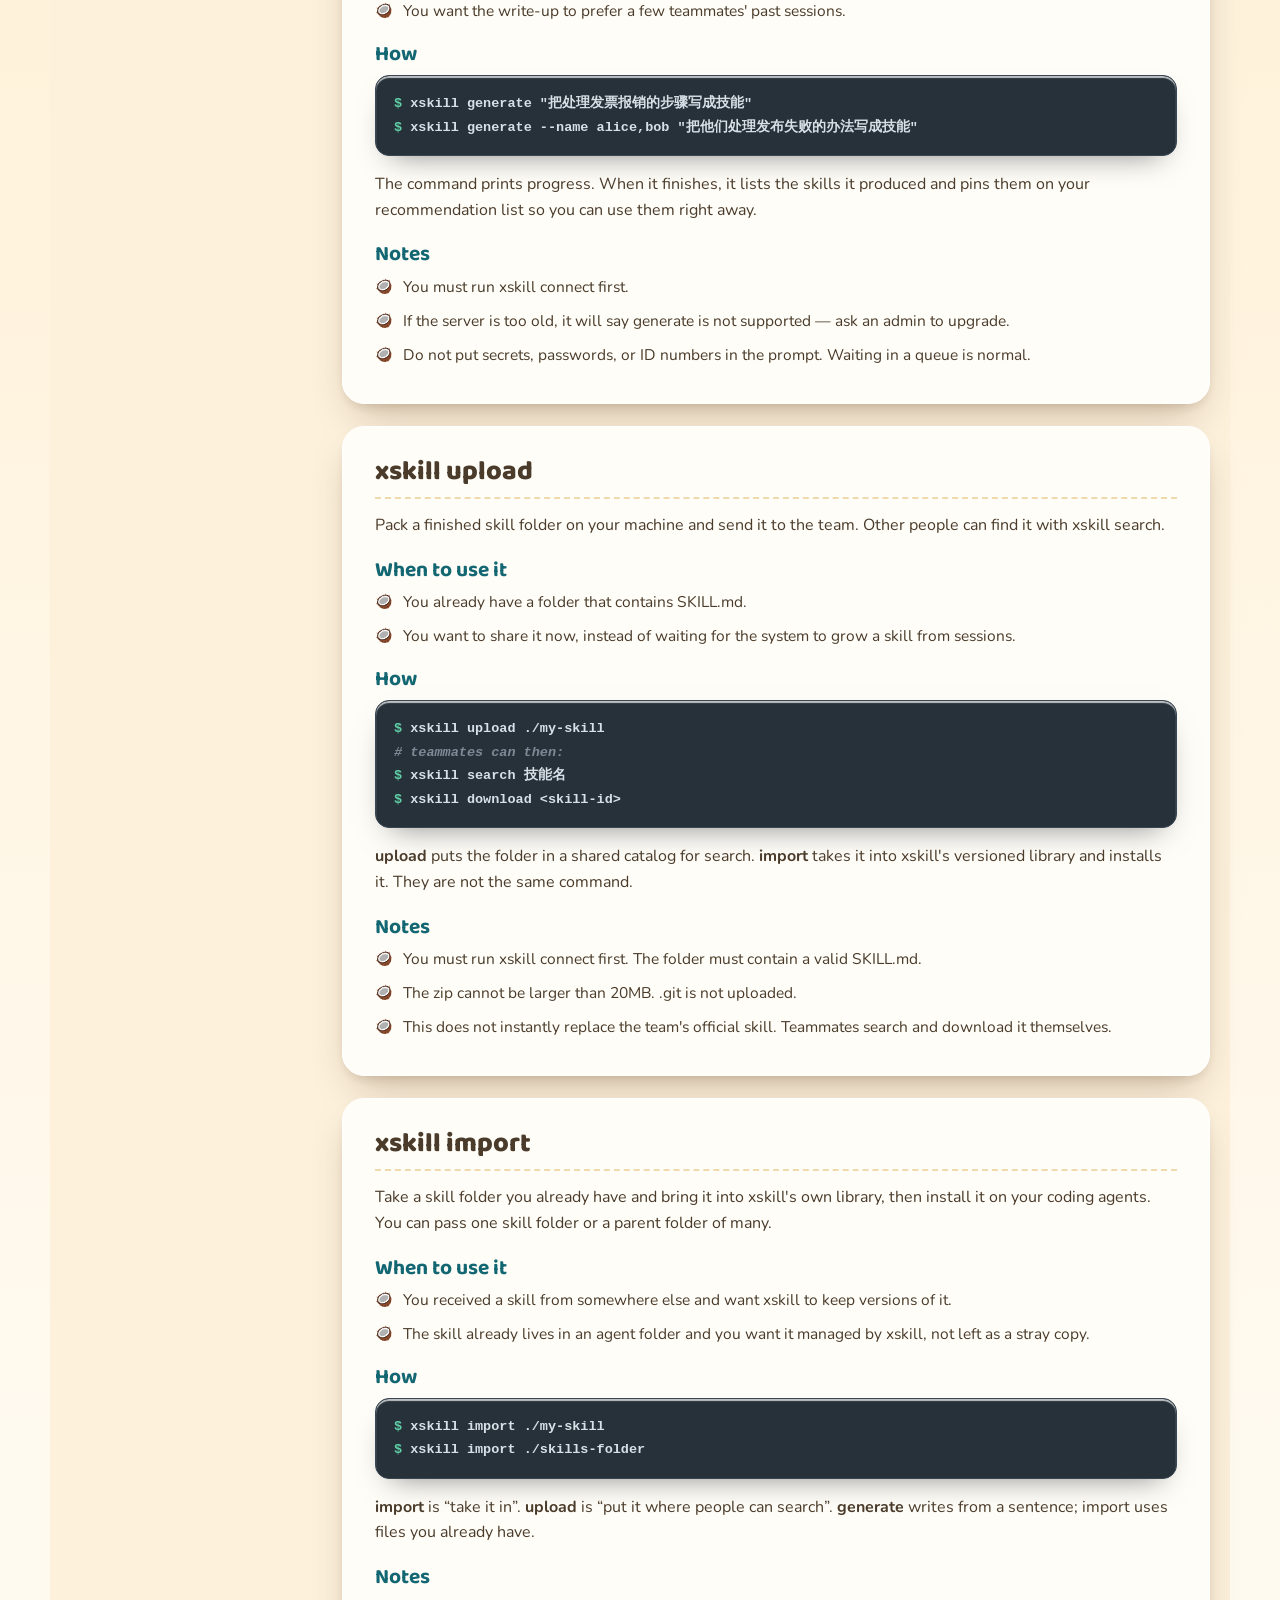
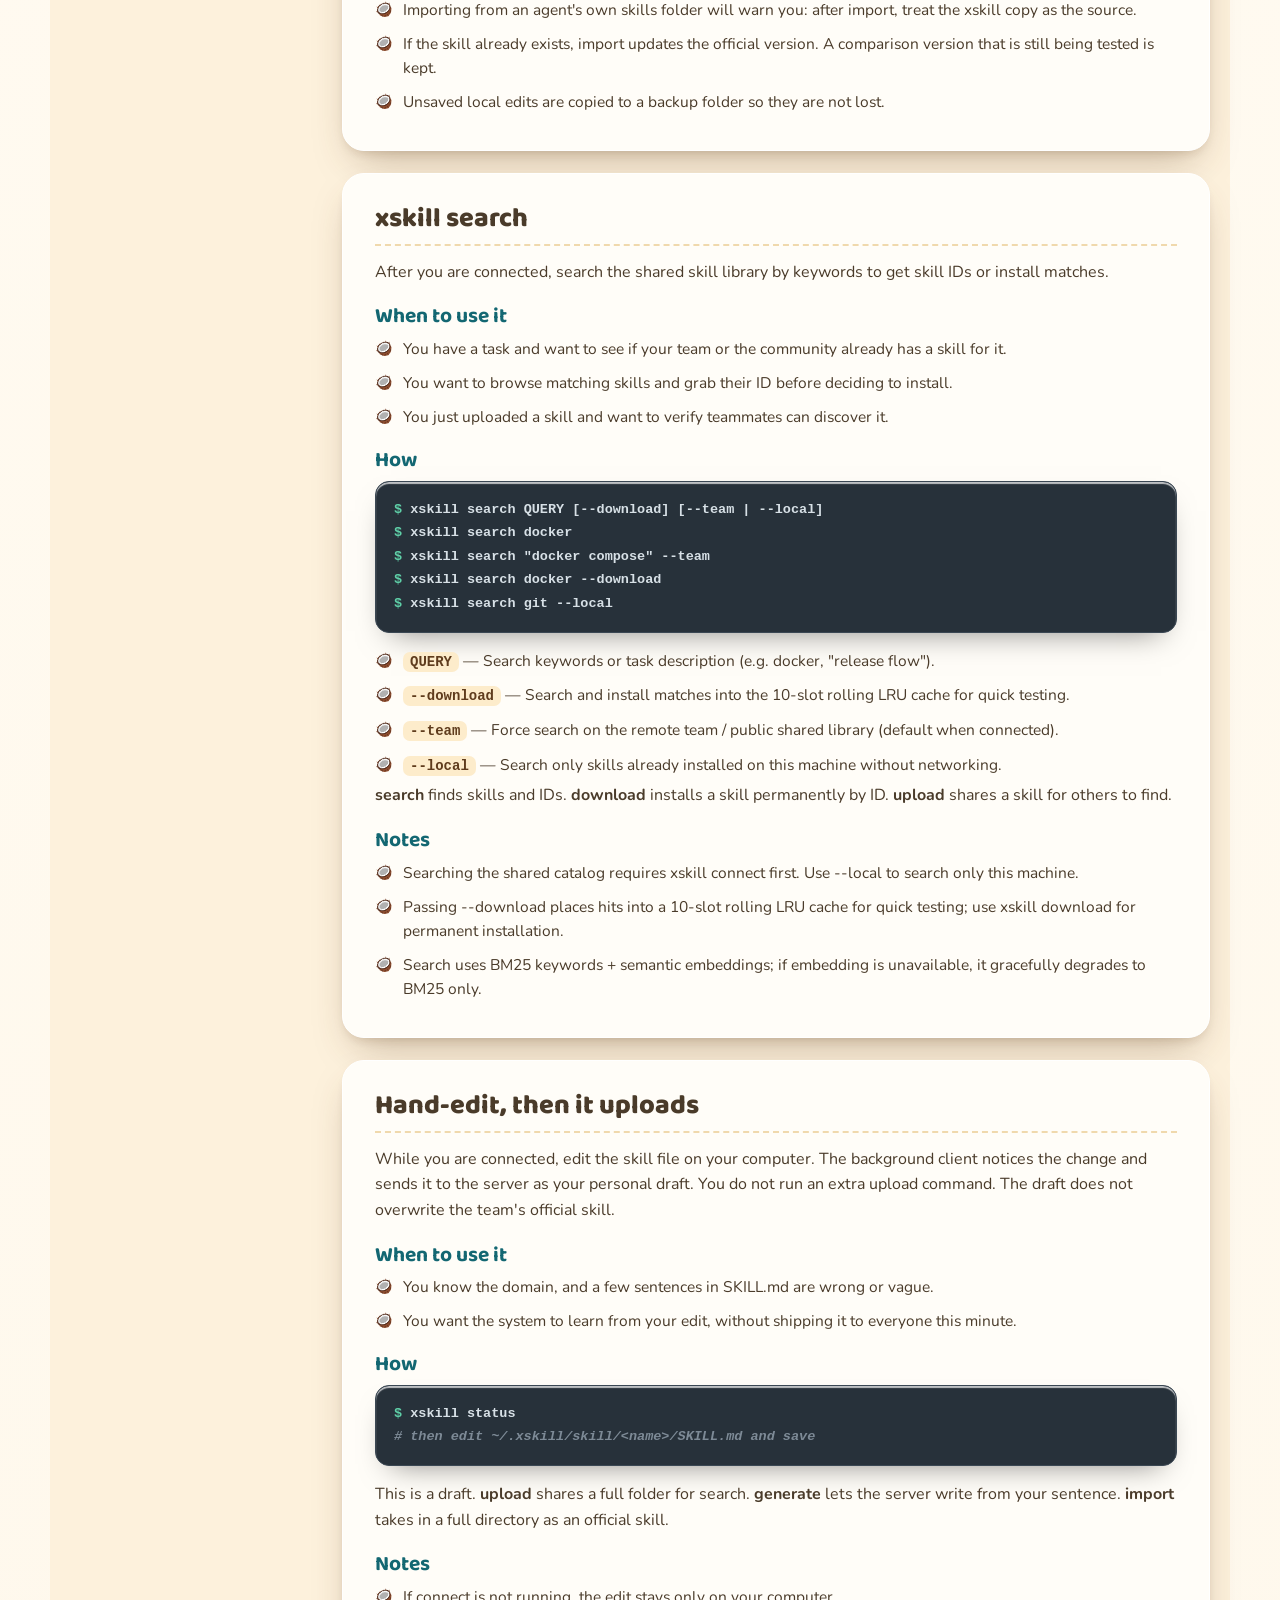
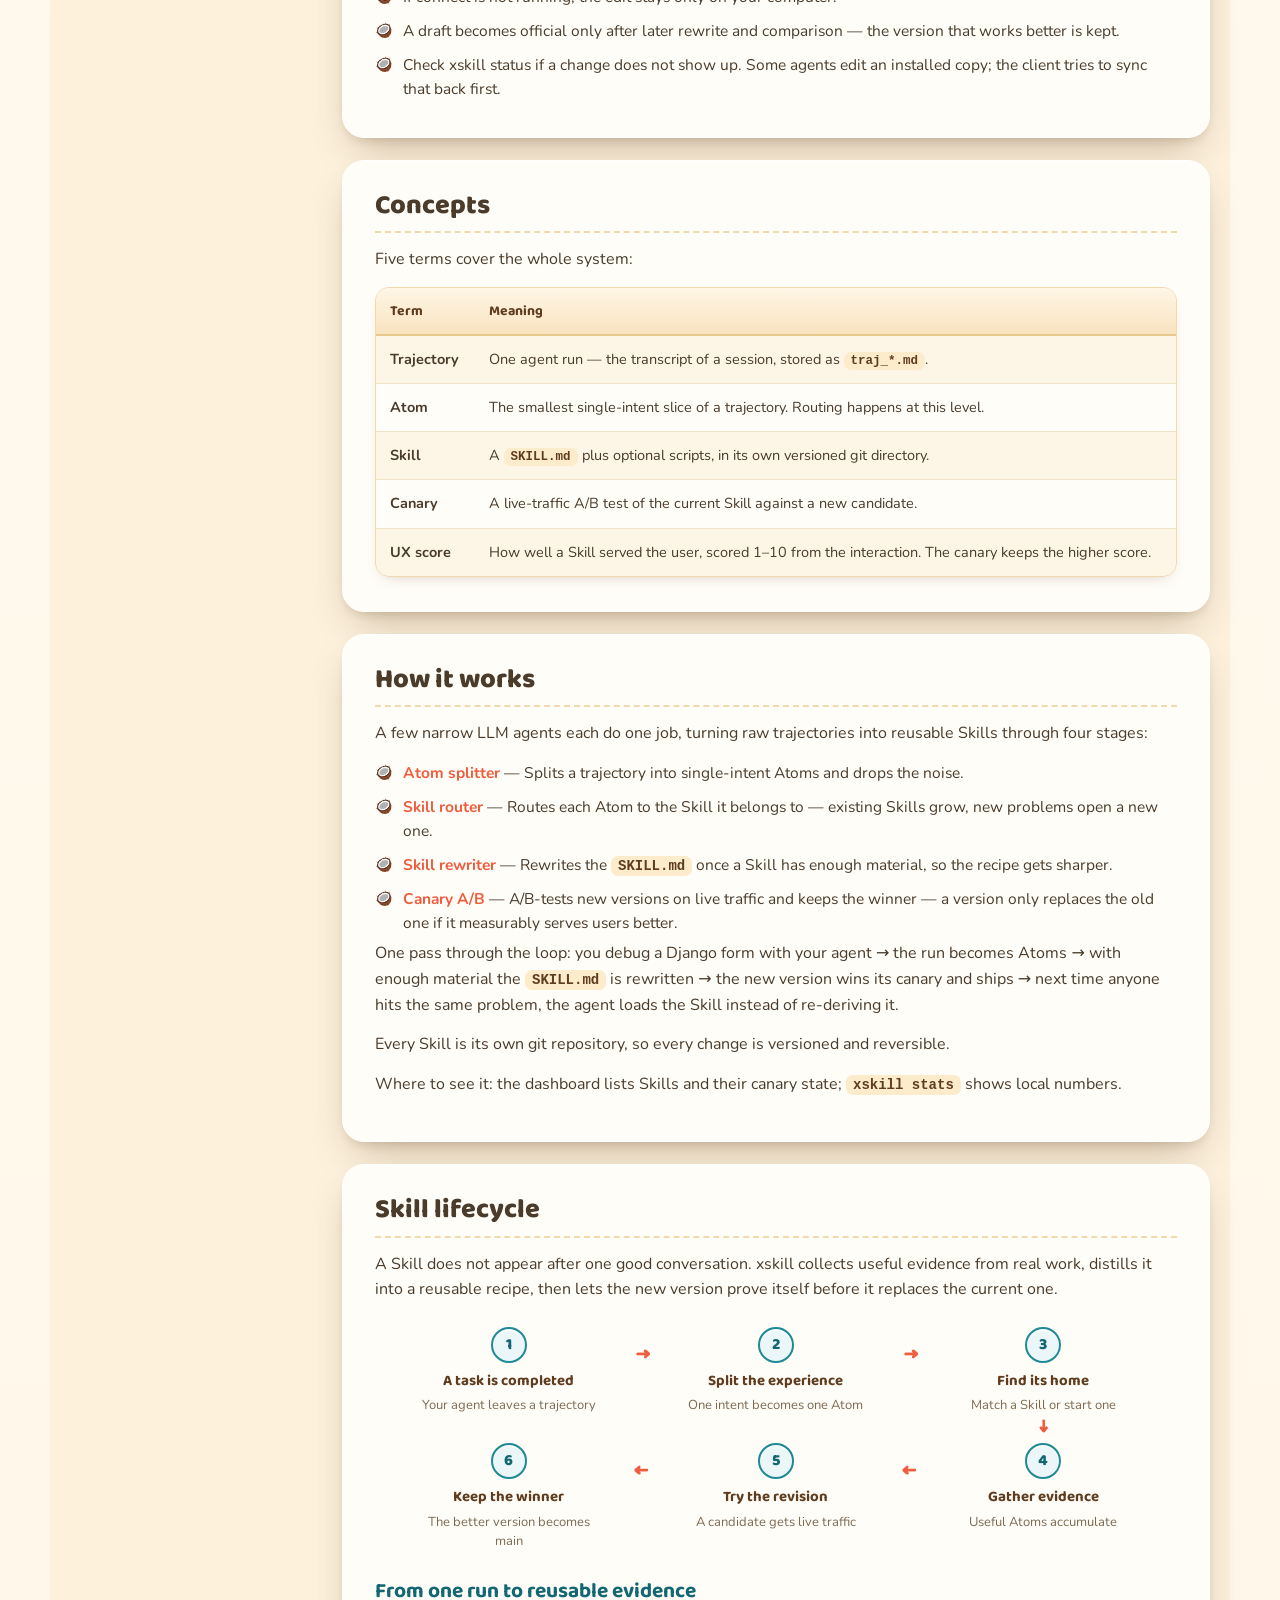
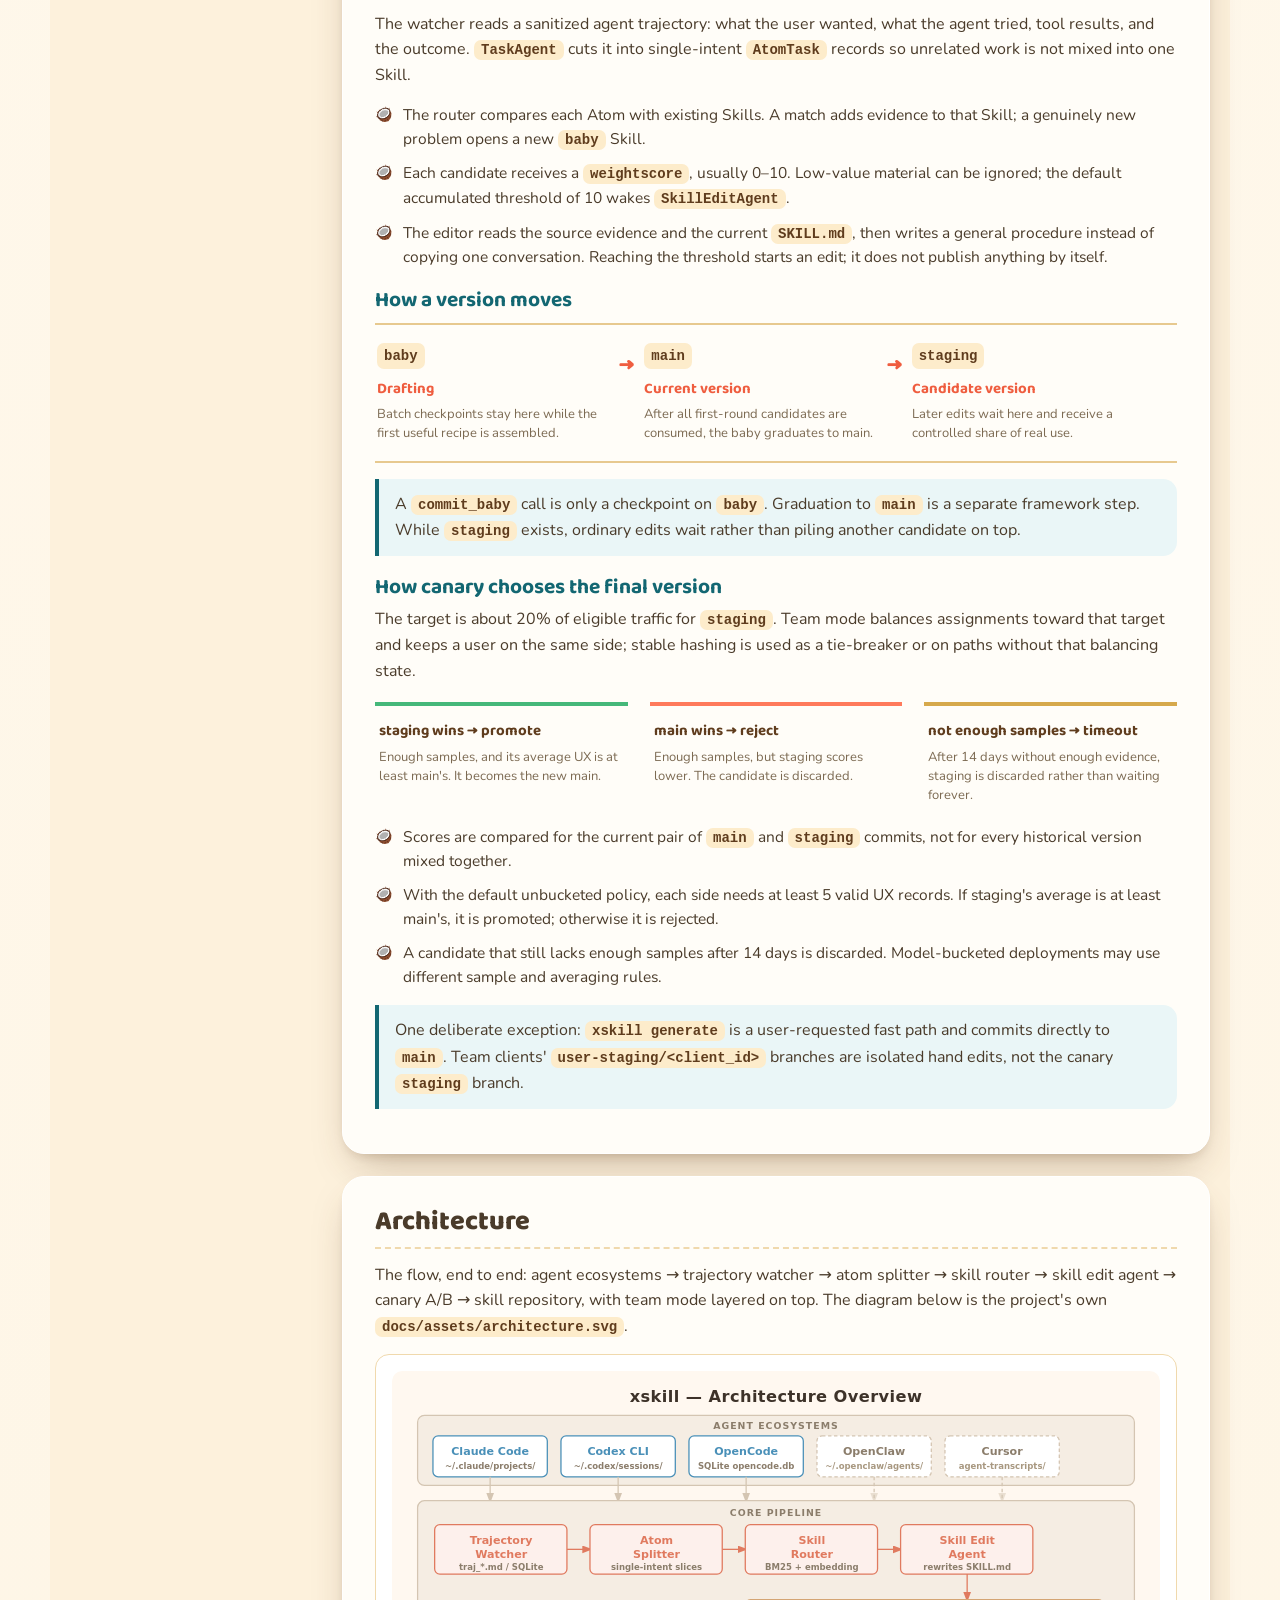
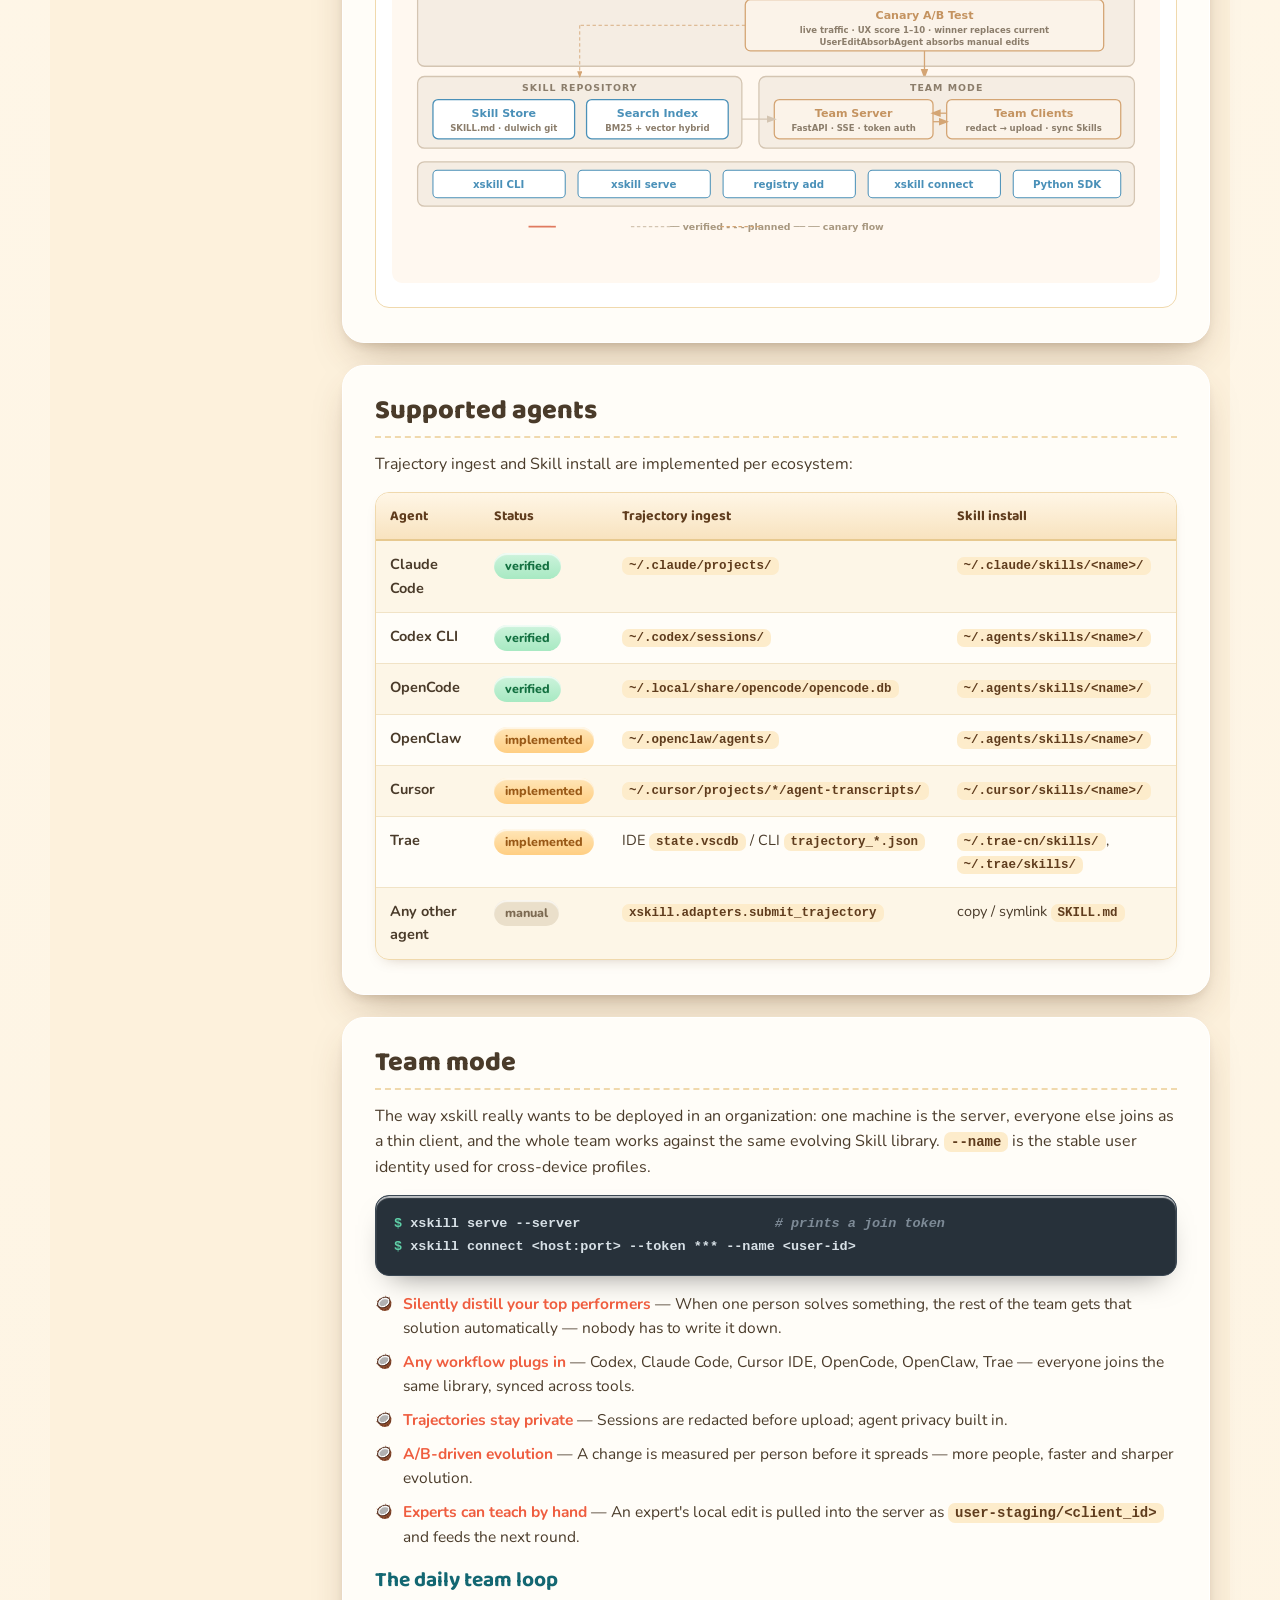
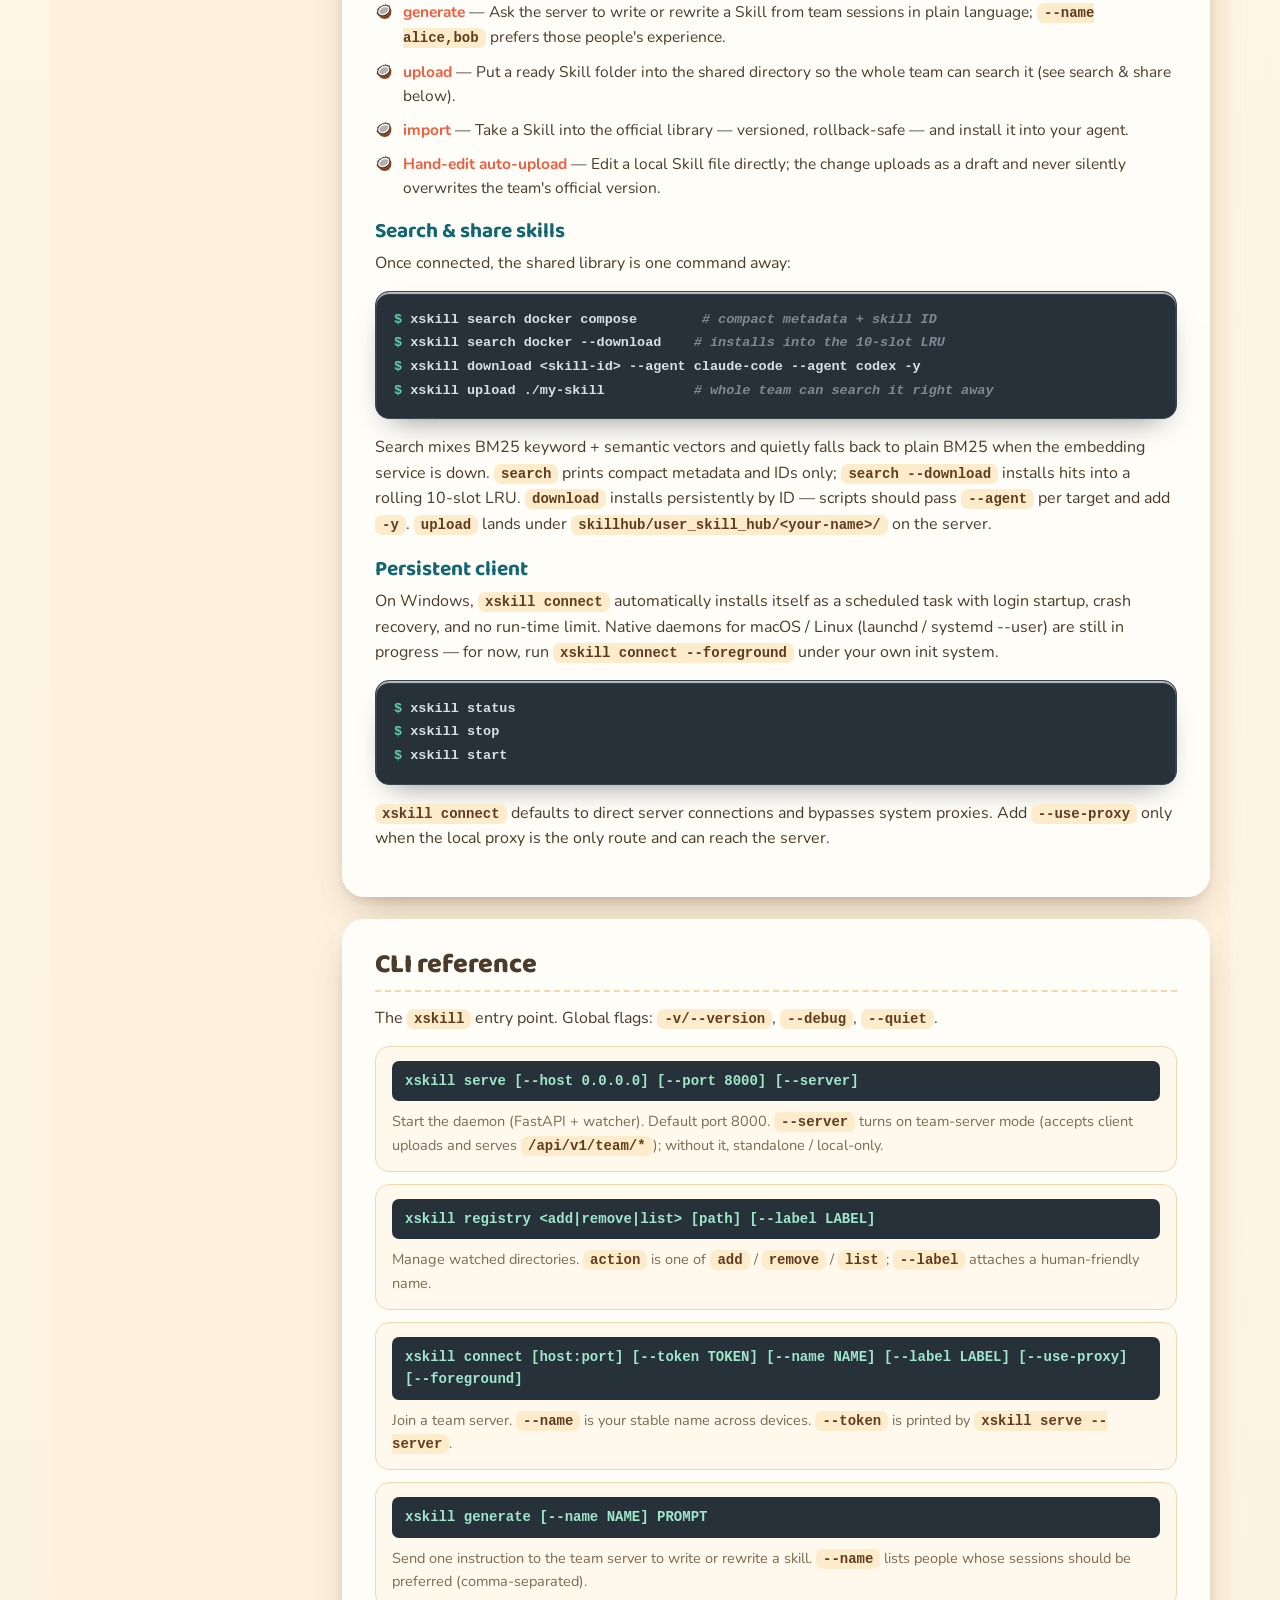
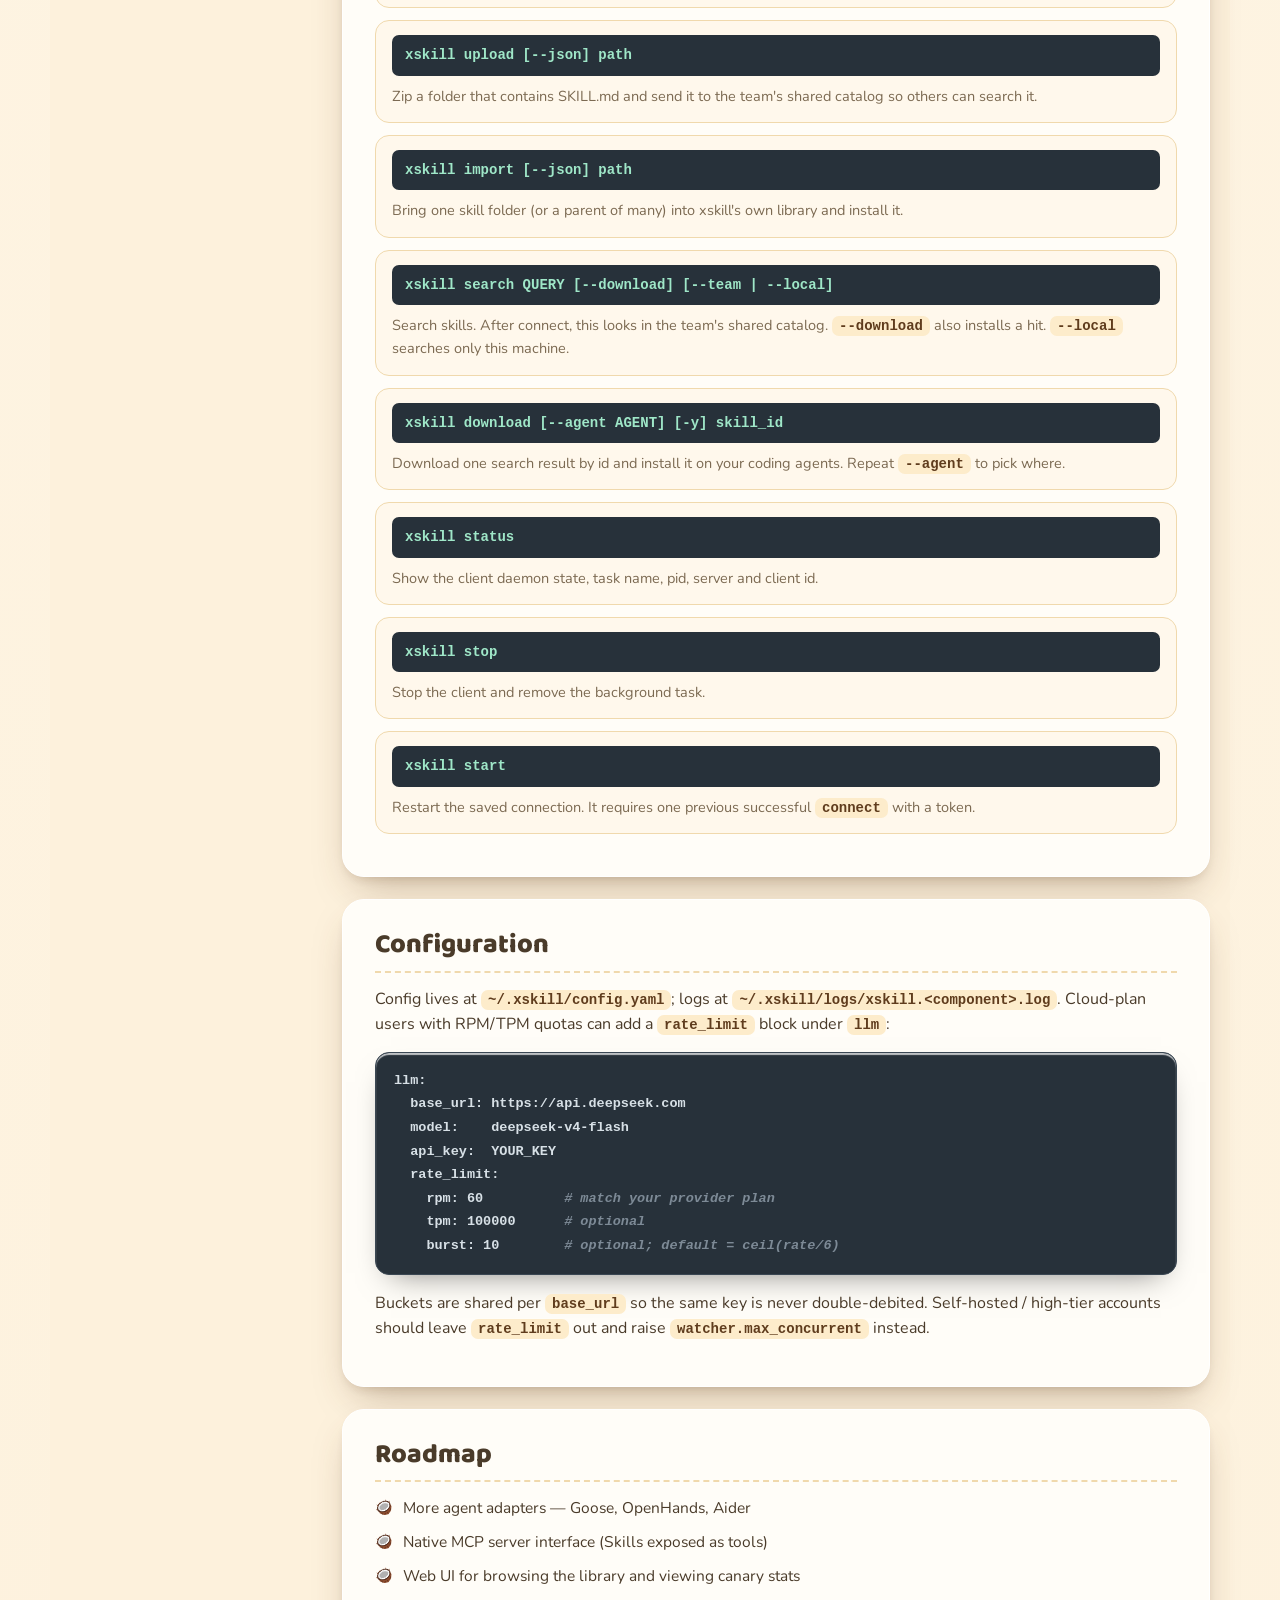
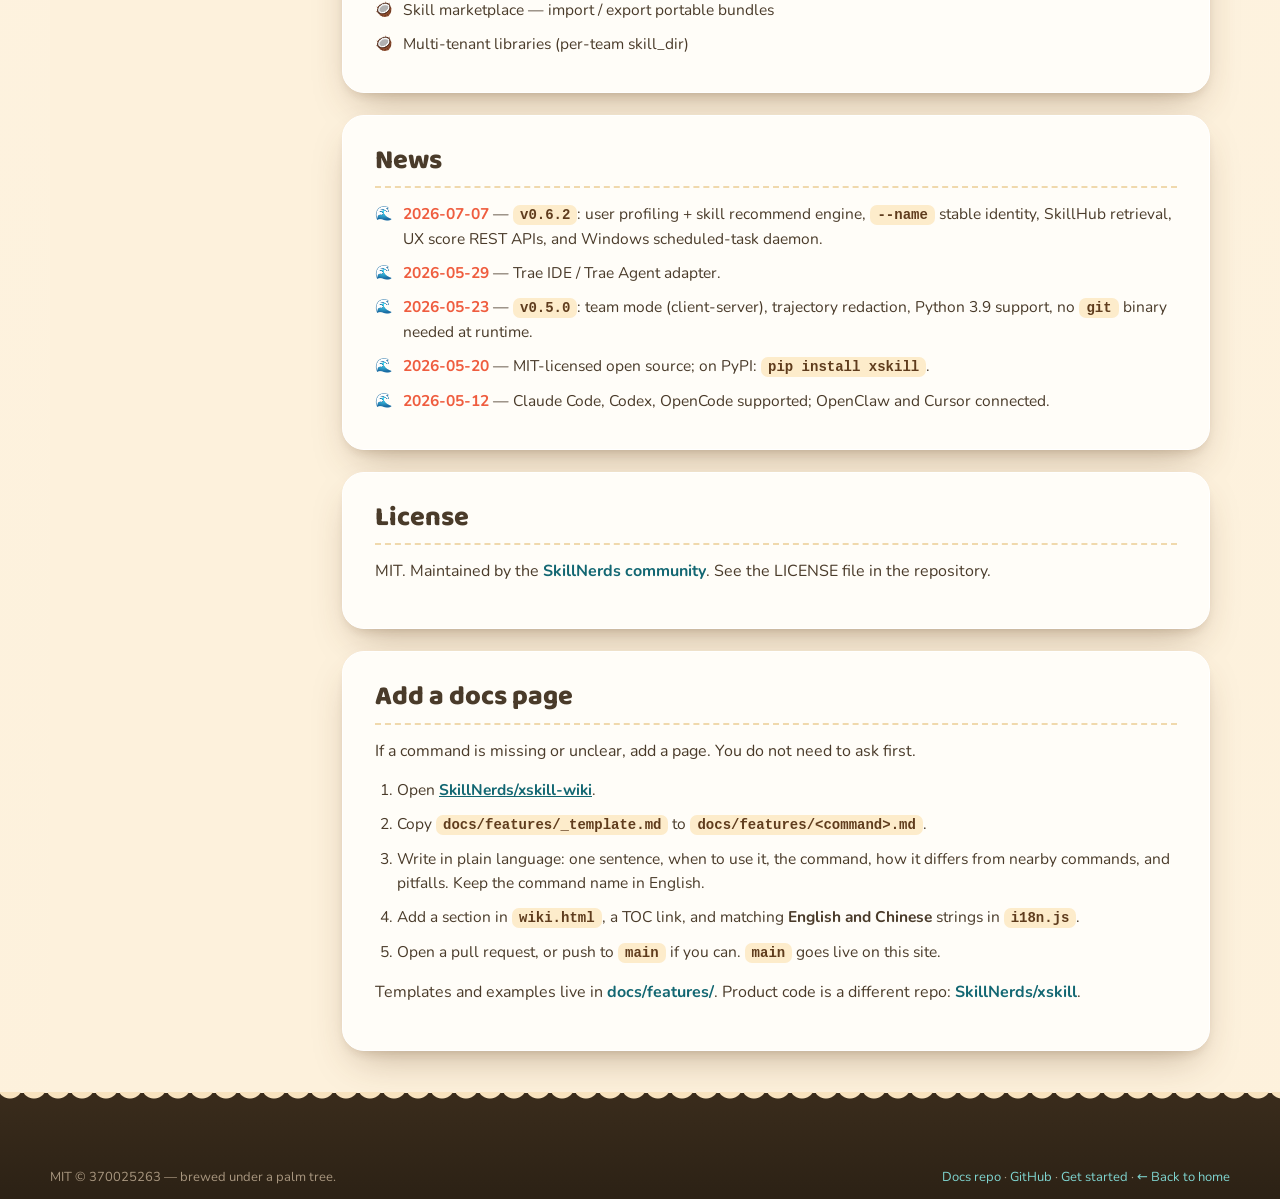
==== commit fa755e70: "docs: mount tutorials in wiki sidebar as collapsible group Replace standalone tutorials link with a " ====
--- a/wiki.html
+++ b/wiki.html
@@ -85,7 +85,26 @@
         <a href="#roadmap" data-i18n="w.nav_roadmap">Roadmap</a>
         <a href="#news" data-i18n="w.nav_news">News</a>
         <a href="#license" data-i18n="w.nav_license">License</a>
-        <a href="tutorials/index.html" data-i18n="w.nav_tutorials">Tutorials</a>
+        <div class="wiki-toc__group" data-toc-fold>
+          <div class="wiki-toc__parent">
+            <a data-i18n="w.nav_tutorials">Tutorials</a>
+            <button type="button" class="wiki-toc__toggle" aria-expanded="false" aria-controls="toc-tutorials-sub"></button>
+          </div>
+          <div class="wiki-toc__sub" id="toc-tutorials-sub">
+            <span class="wiki-toc__chap" data-i18n="w.tut_ch_a">A: Agent Basics</span>
+            <a href="tutorials/make-your-first-api-call.html" data-i18n="w.tut_a1">Make Your First API Call</a>
+            <a href="tutorials/what-is-kv-cache.html" data-i18n="w.tut_a2">What is KV Cache</a>
+            <a href="tutorials/cache-hit-rate.html" data-i18n="w.tut_a3">Cache Hit Rate</a>
+            <a href="tutorials/how-cache-influences-budget.html" data-i18n="w.tut_a4">How Cache Influences Budget</a>
+            <span class="wiki-toc__chap" data-i18n="w.tut_ch_b">B: Skill</span>
+            <a href="tutorials/what-is-a-skill.html" data-i18n="w.tut_b1">What is a Skill</a>
+            <a href="tutorials/skill-use-cases.html" data-i18n="w.tut_b2">Skill Use Cases</a>
+            <span class="wiki-toc__chap" data-i18n="w.tut_ch_c">C: xskill</span>
+            <a href="tutorials/what-xskill-does.html" data-i18n="w.tut_c1">What xskill Does</a>
+            <a href="tutorials/xskill-for-developers.html" data-i18n="w.tut_c2">For Developers</a>
+            <a href="tutorials/xskill-for-production.html" data-i18n="w.tut_c3">For Production</a>
+          </div>
+        </div>
         <a href="#contribute" data-i18n="w.nav_contribute">Add a docs page</a>
       </nav>
       <a class="wiki-toc__back" href="index.html" data-i18n="wiki.back">← Back to home</a>
--- a/styles.css
+++ b/styles.css
@@ -590,6 +590,7 @@
 .wiki-toc__sub{display:none;flex-direction:column;gap:1px;padding:2px 0 4px}
 .wiki-toc__group.is-open .wiki-toc__sub{display:flex}
 .wiki-toc__sub a{padding-left:22px;font-size:13px;font-weight:600}
+.wiki-toc__chap{display:block;padding:6px 0 2px 10px;font-size:11px;font-weight:800;text-transform:uppercase;letter-spacing:.04em;color:var(--sea-deep,#1a6b5c);opacity:.7;pointer-events:none}
 .wiki-toc__back{display:block;margin-top:14px;padding-top:12px;border-top:1px dashed #e9d4a6;font-weight:700;font-size:14px;color:var(--sea-deep)}
 .wiki-toc__back:hover{color:var(--coral-deep)}
 
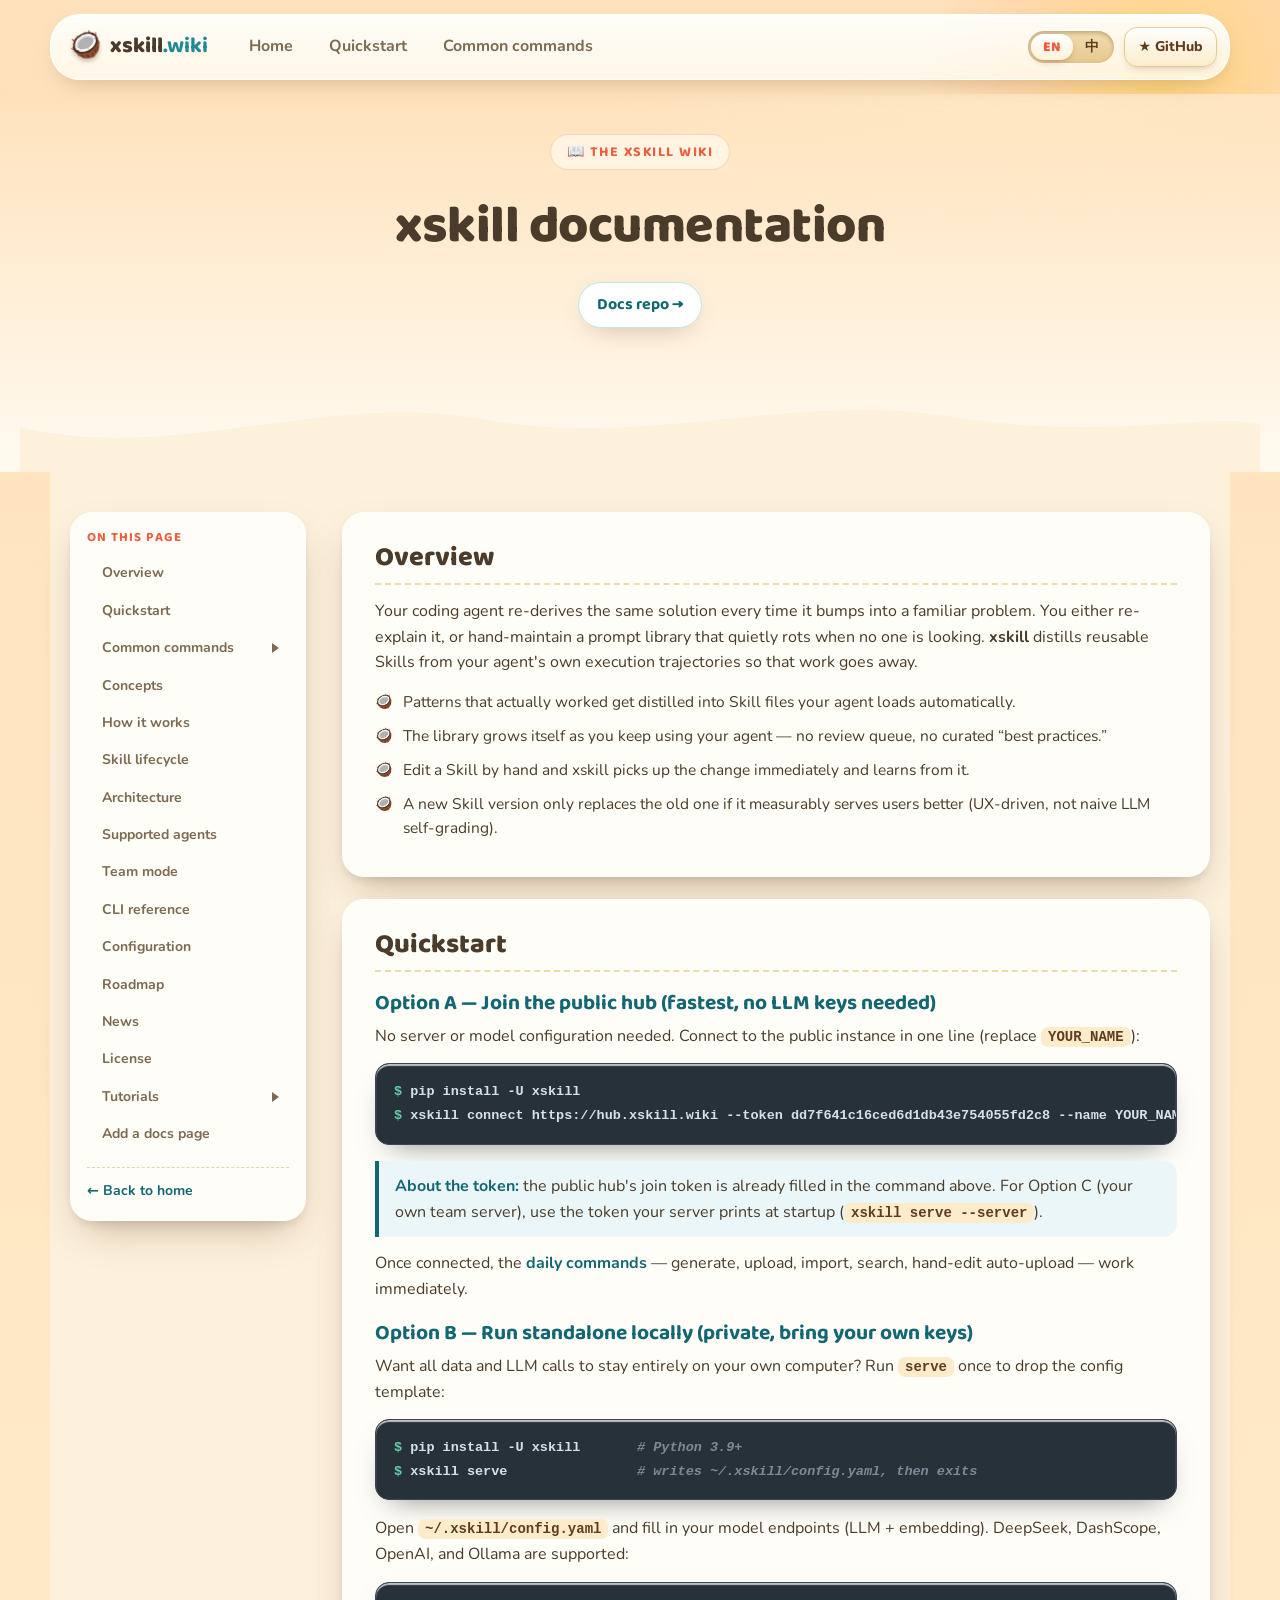
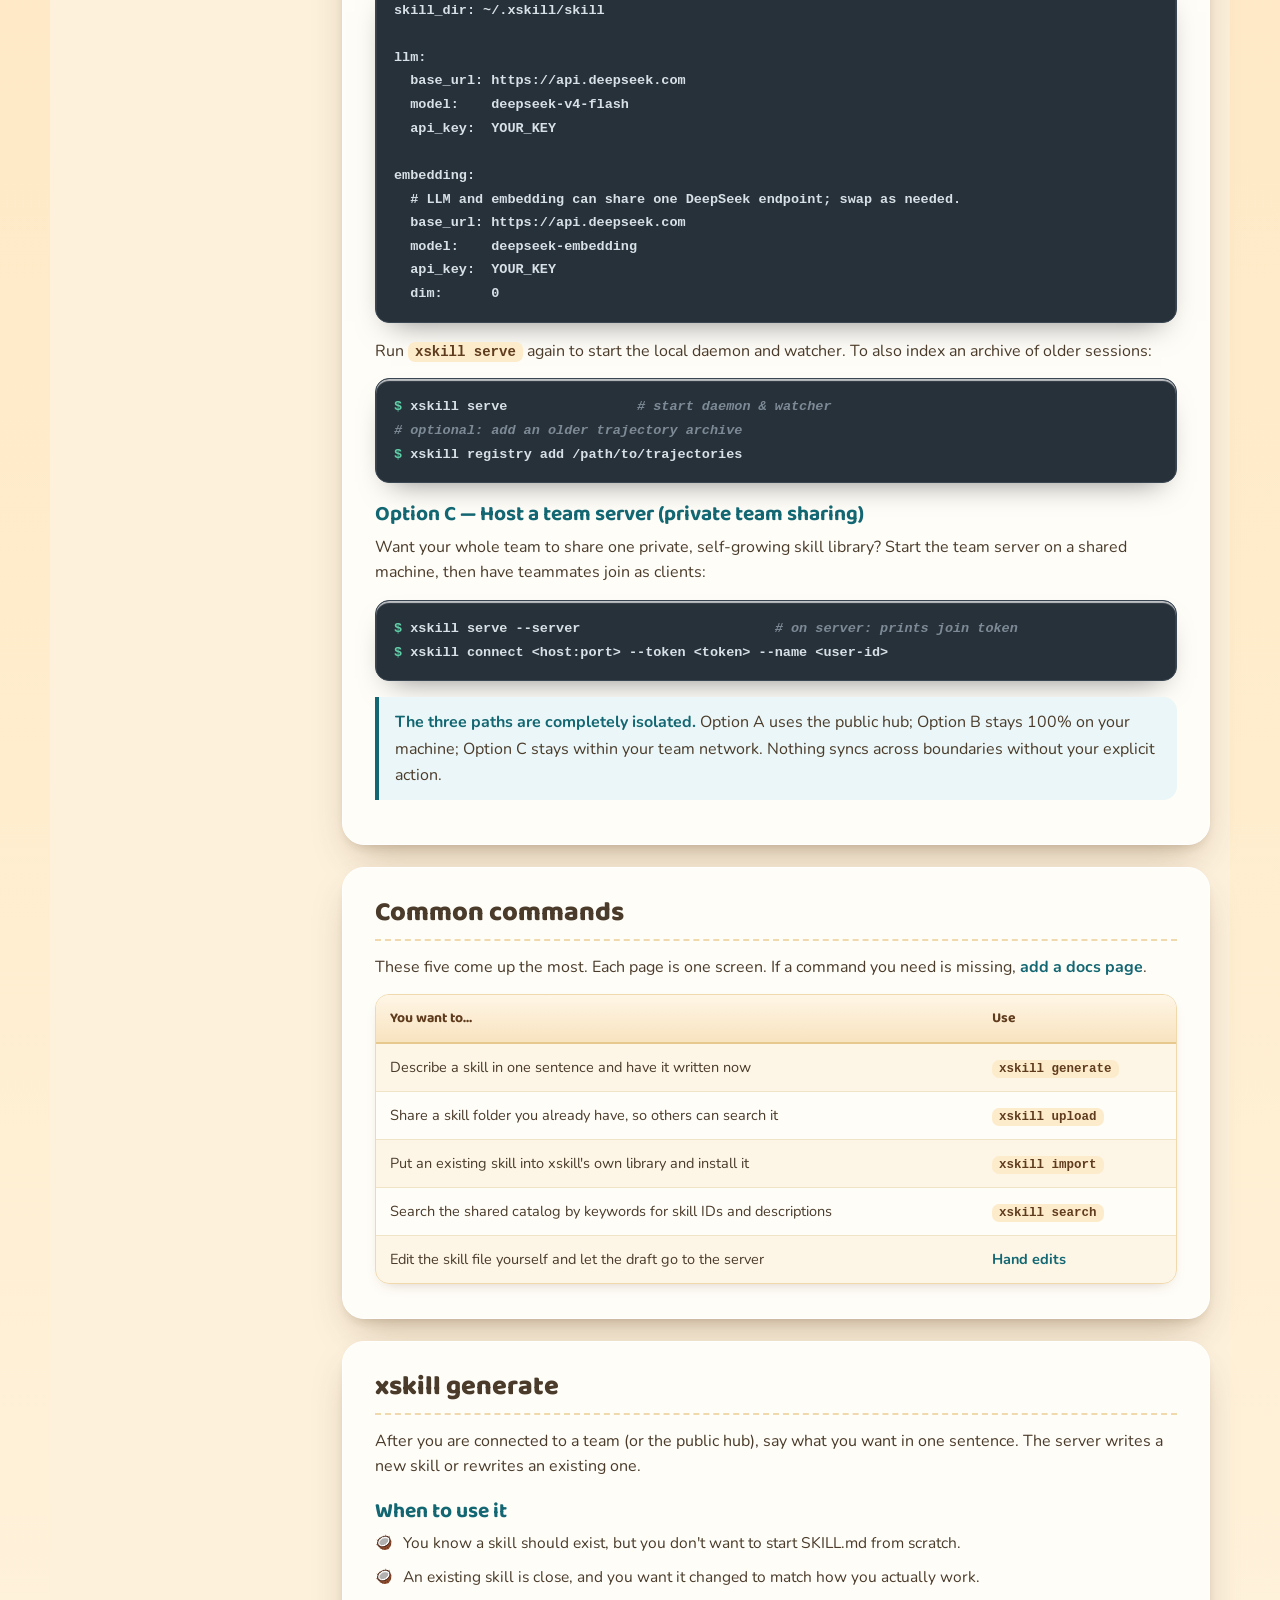
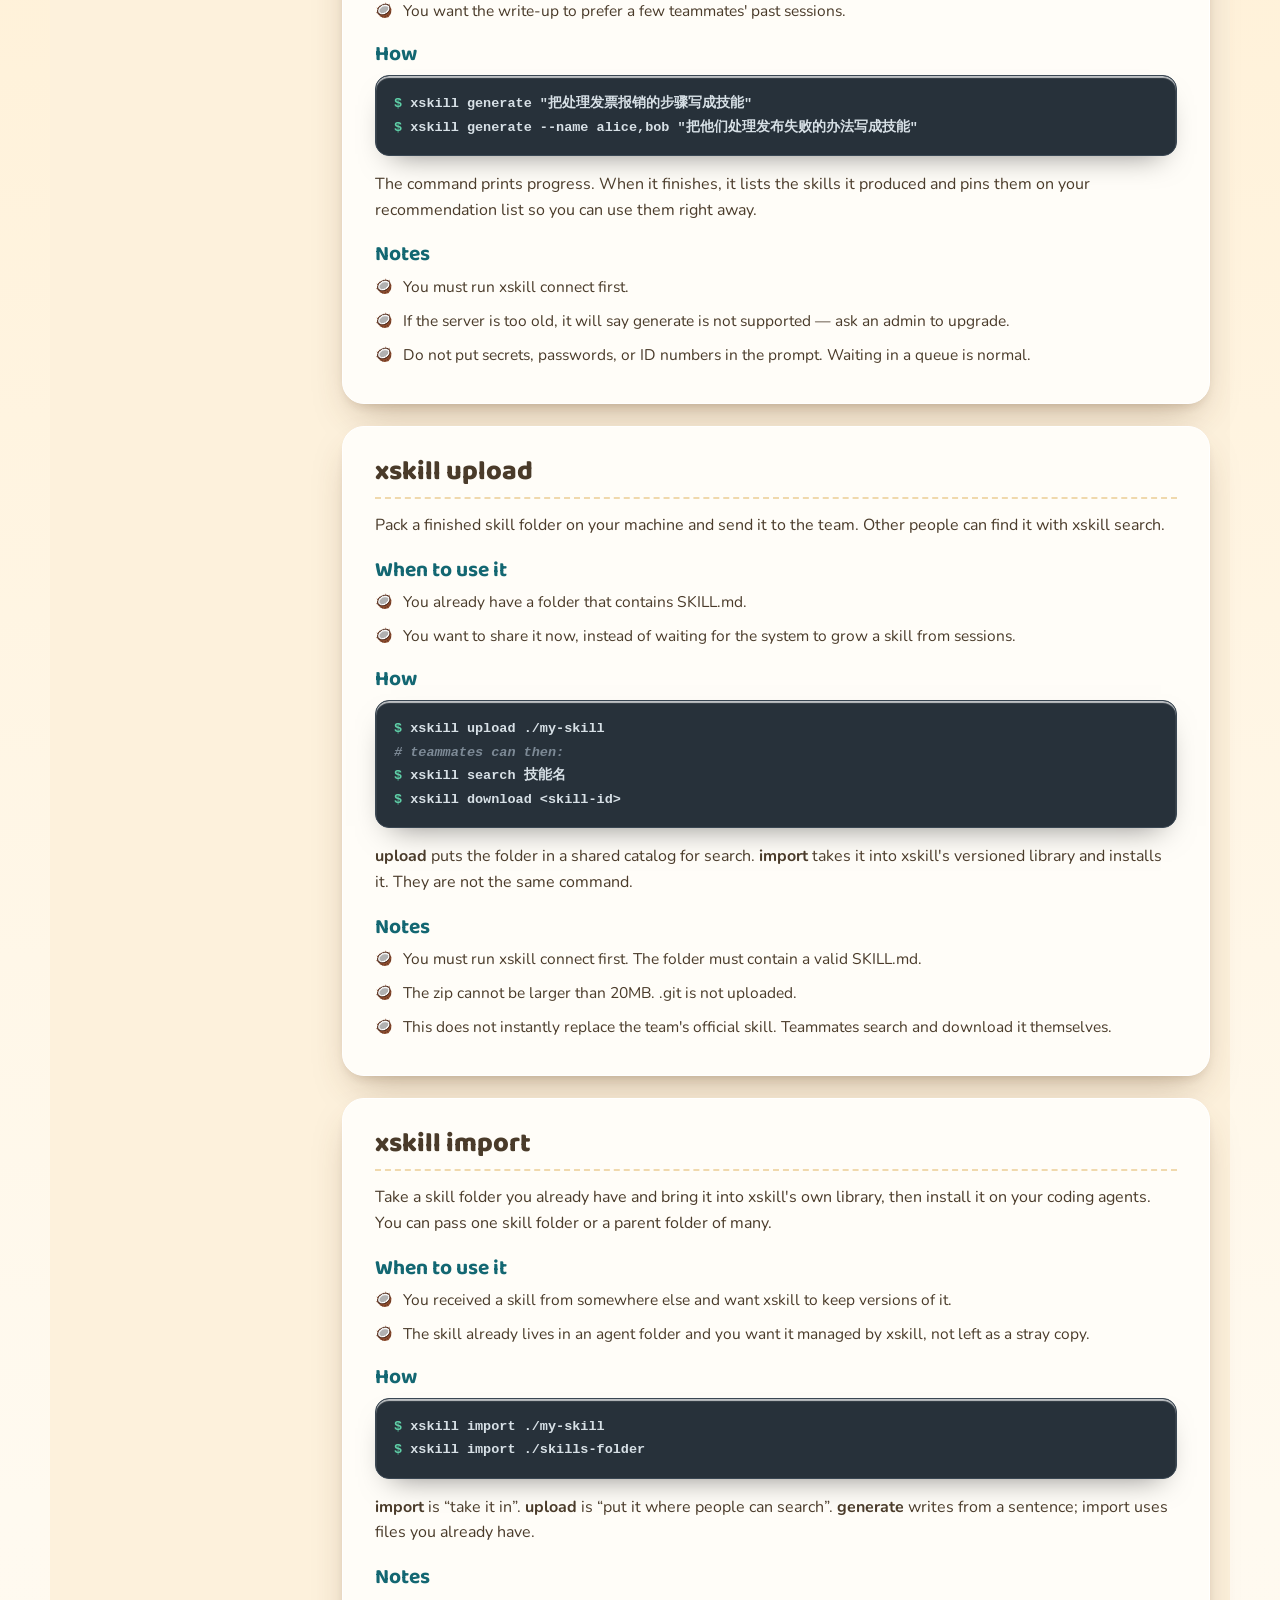
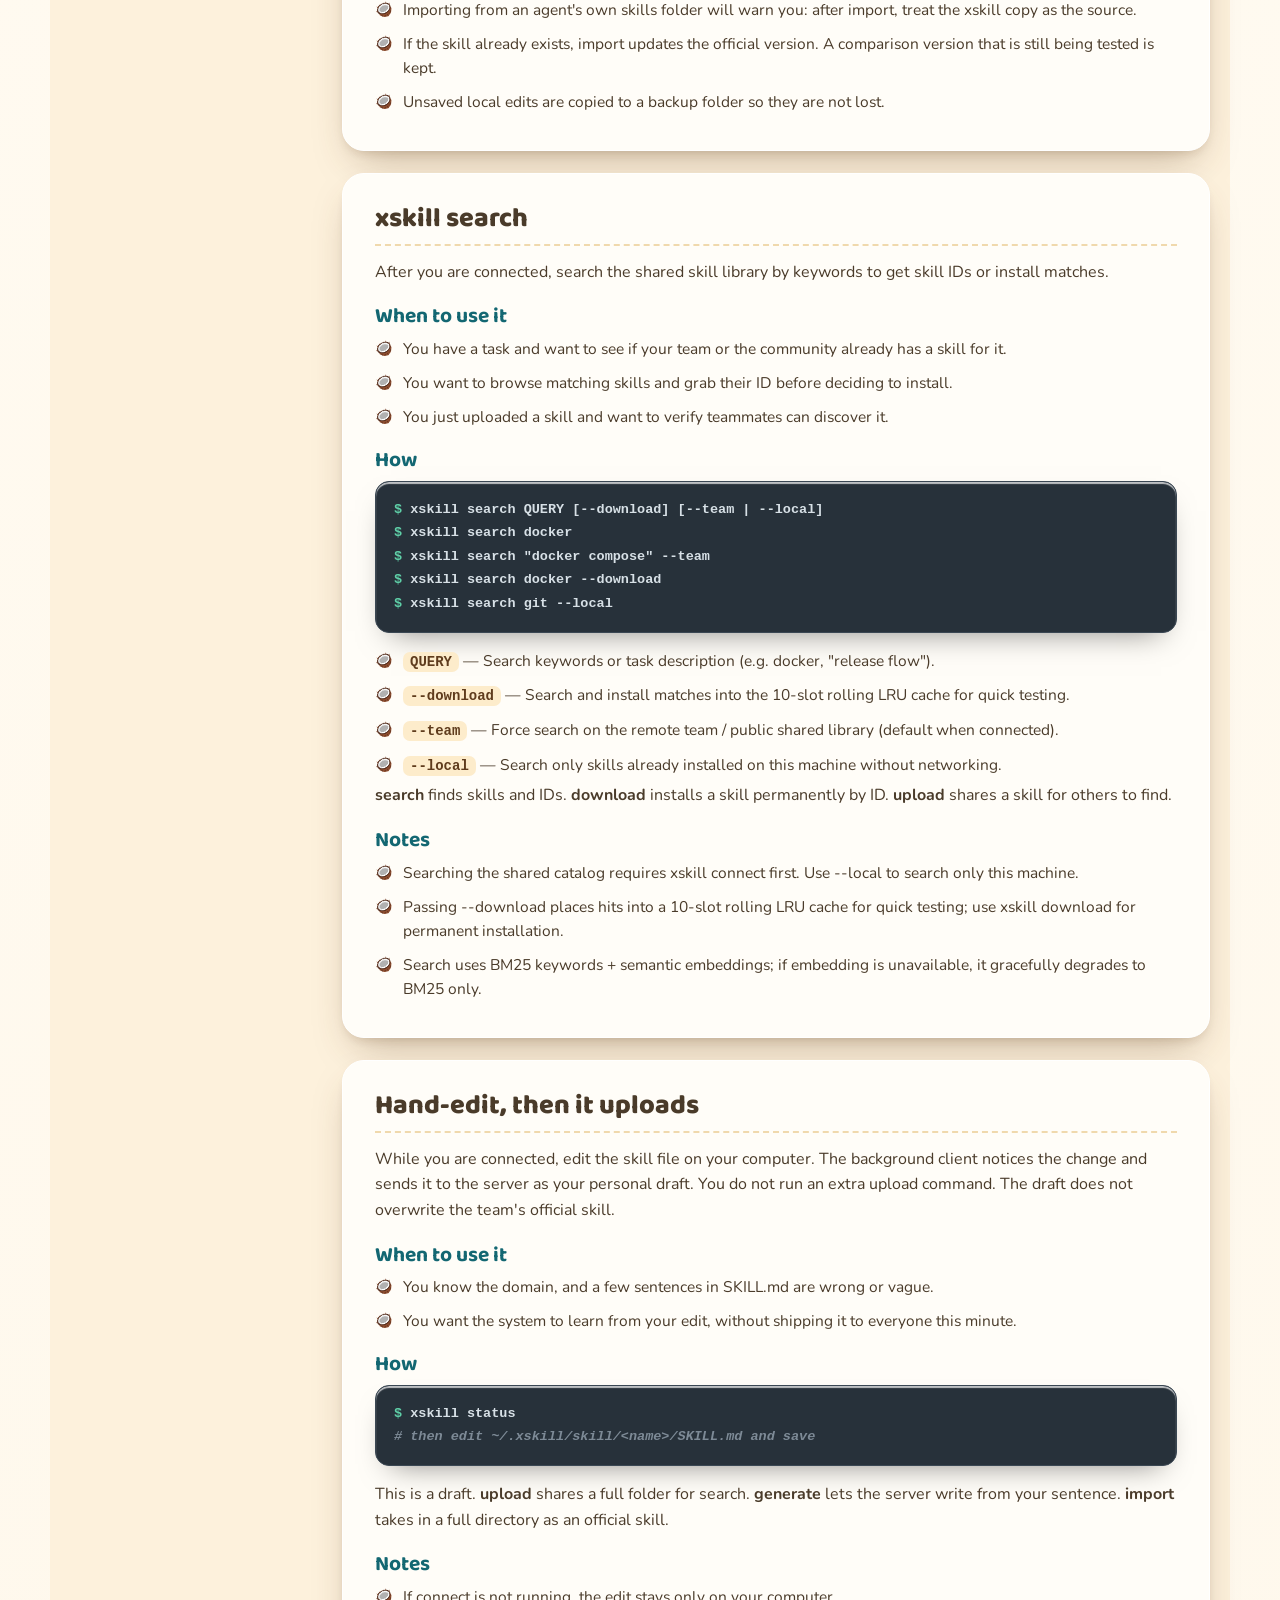
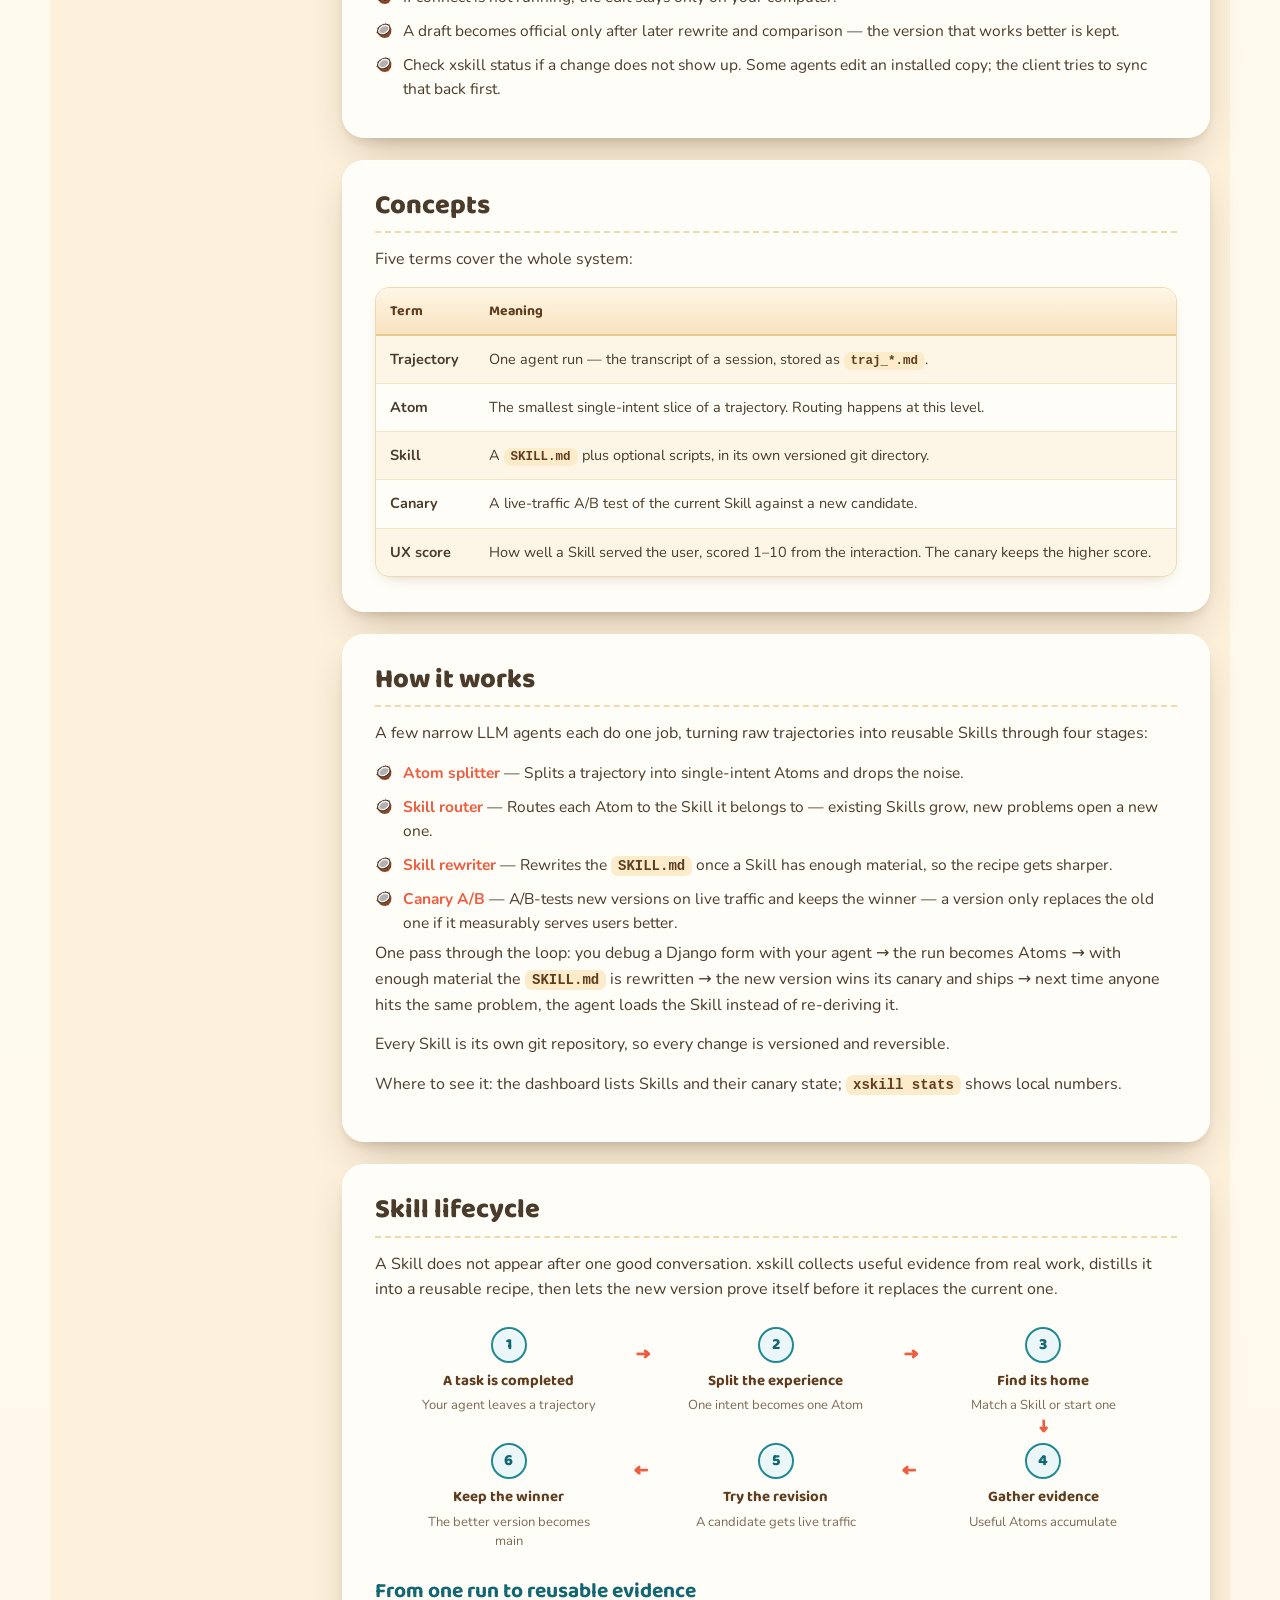
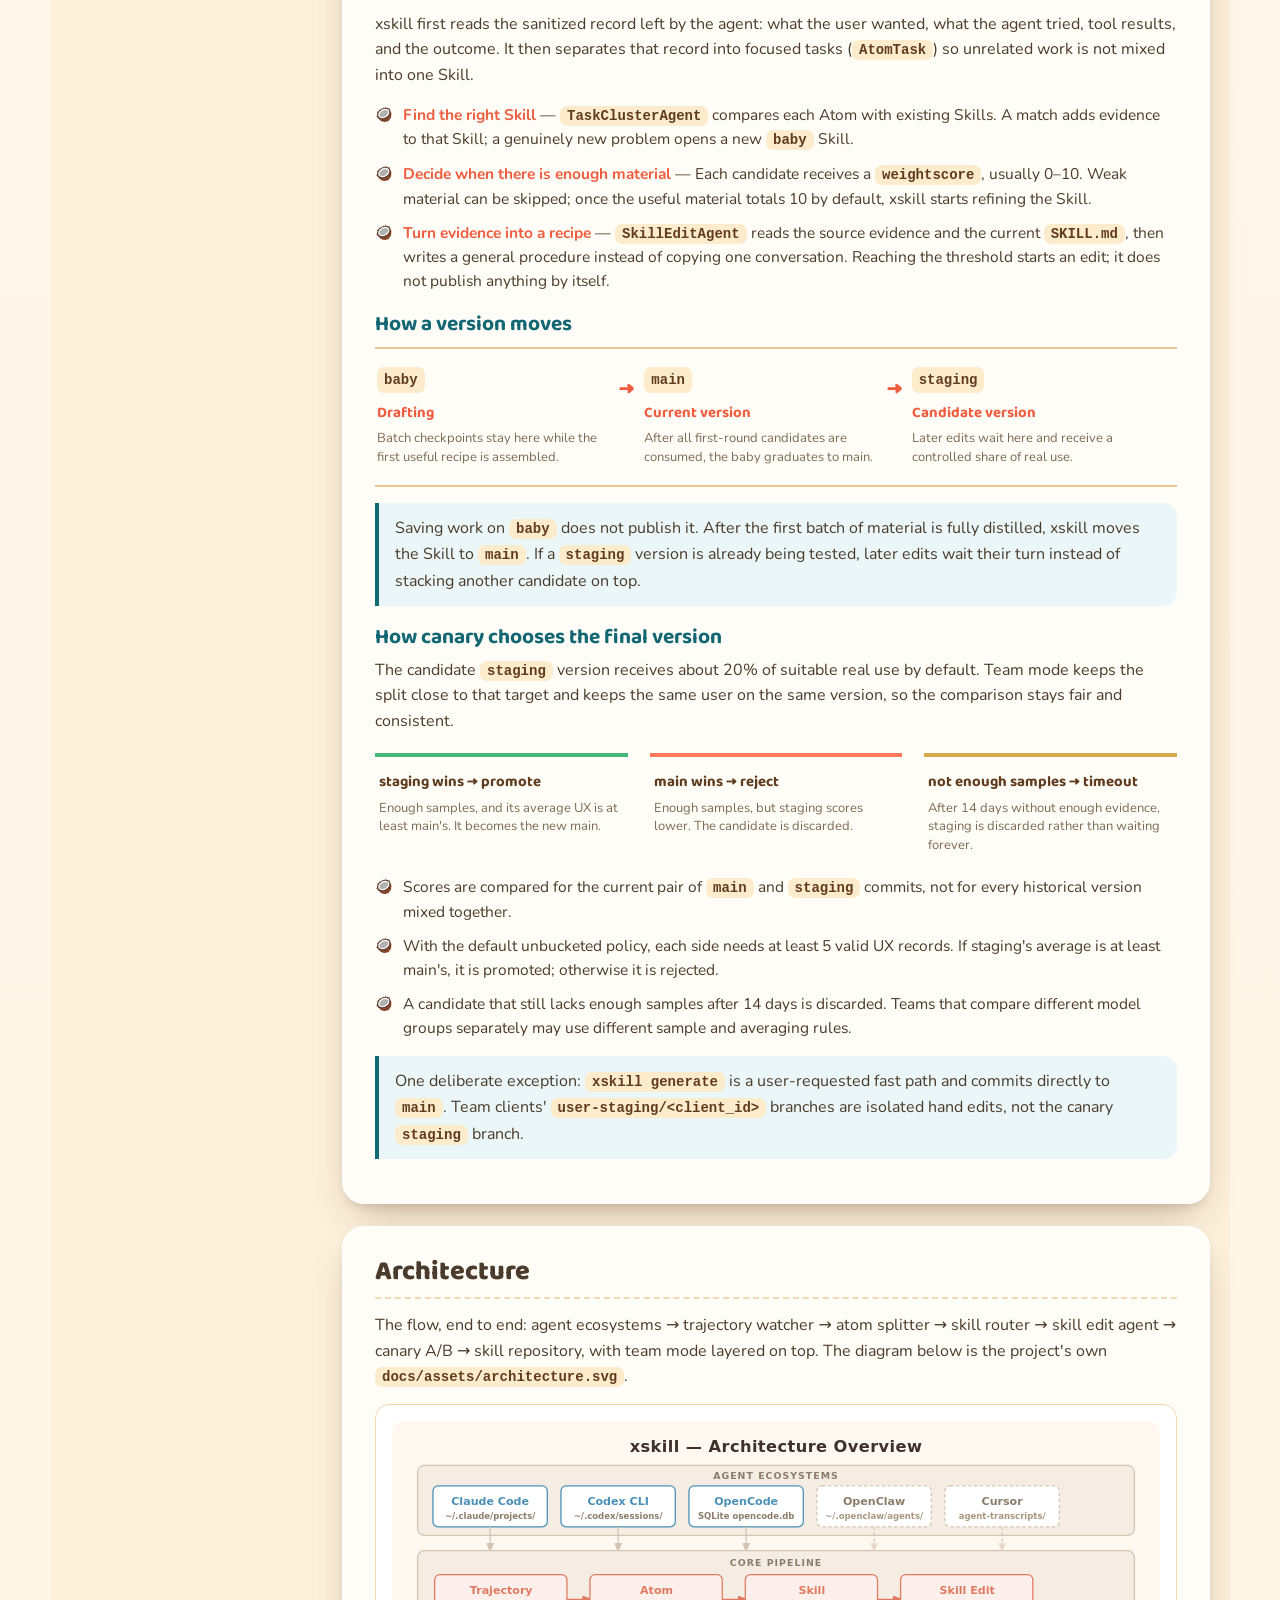
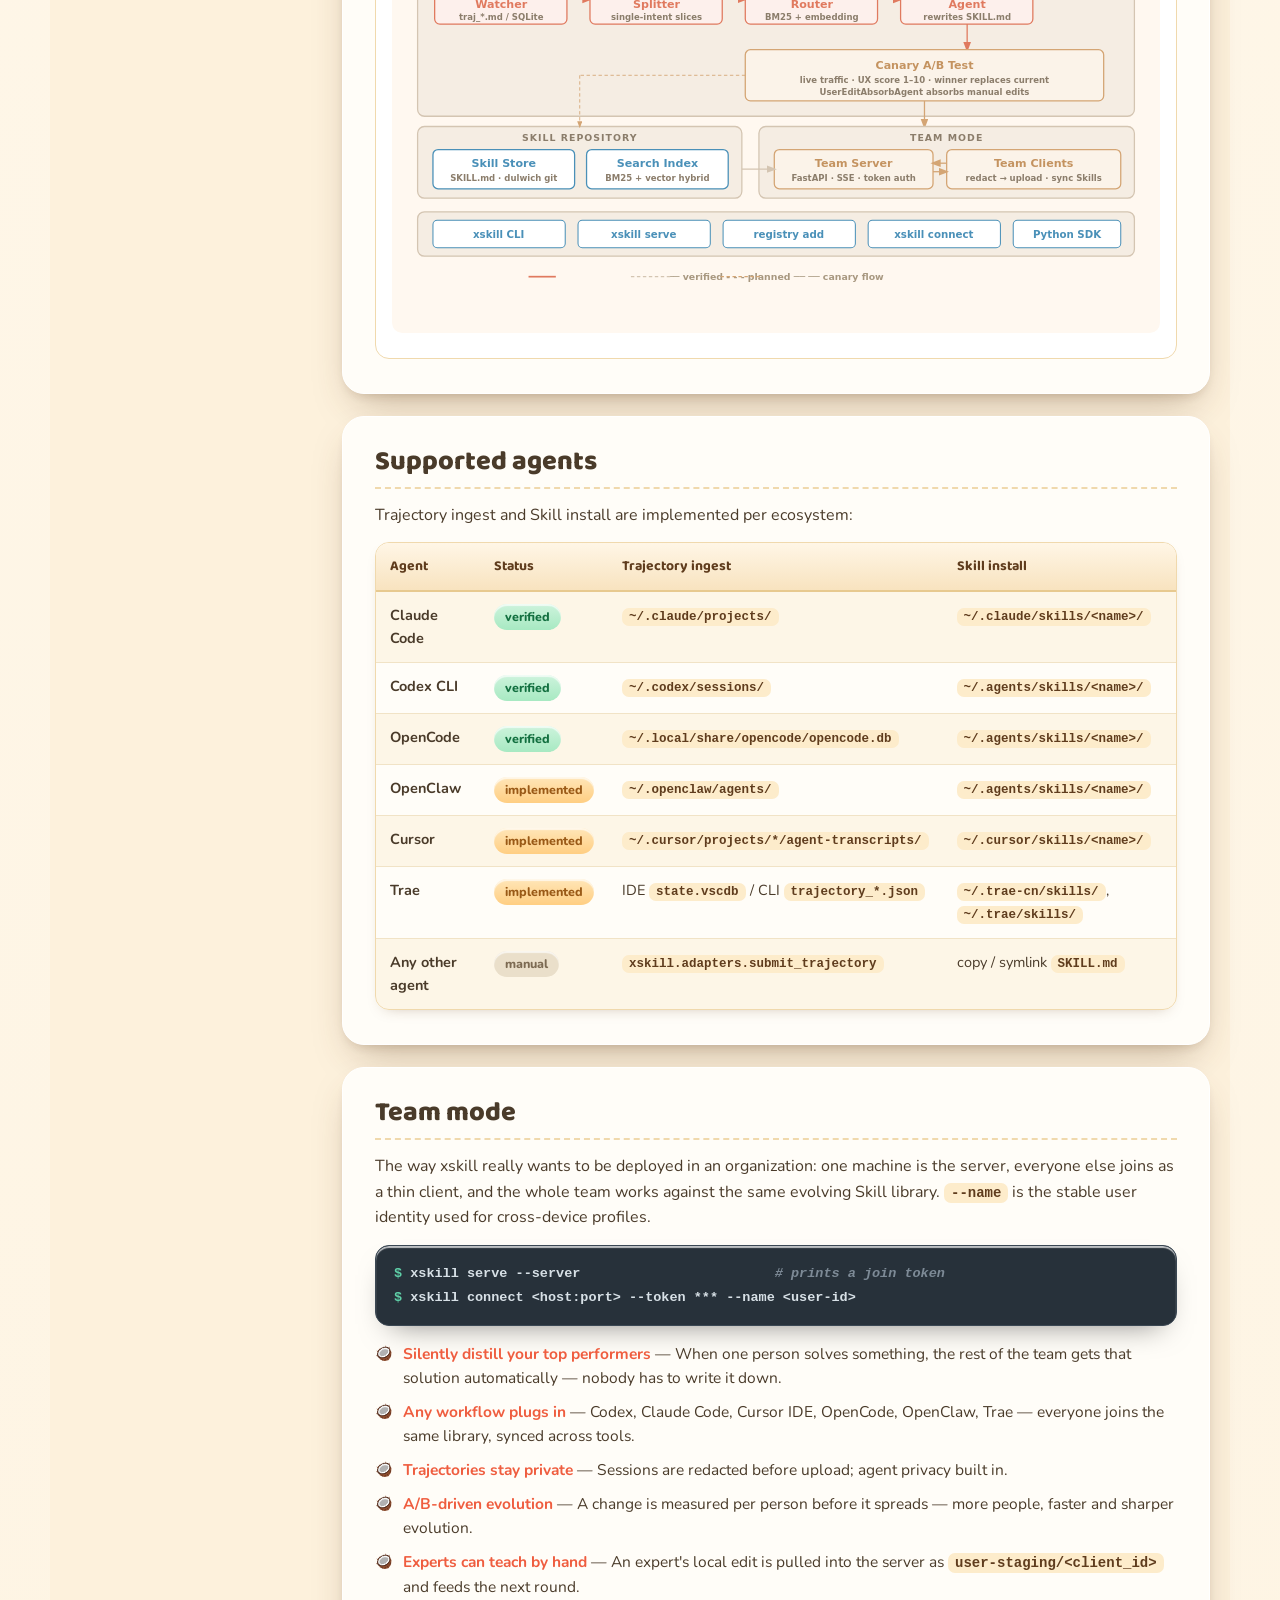
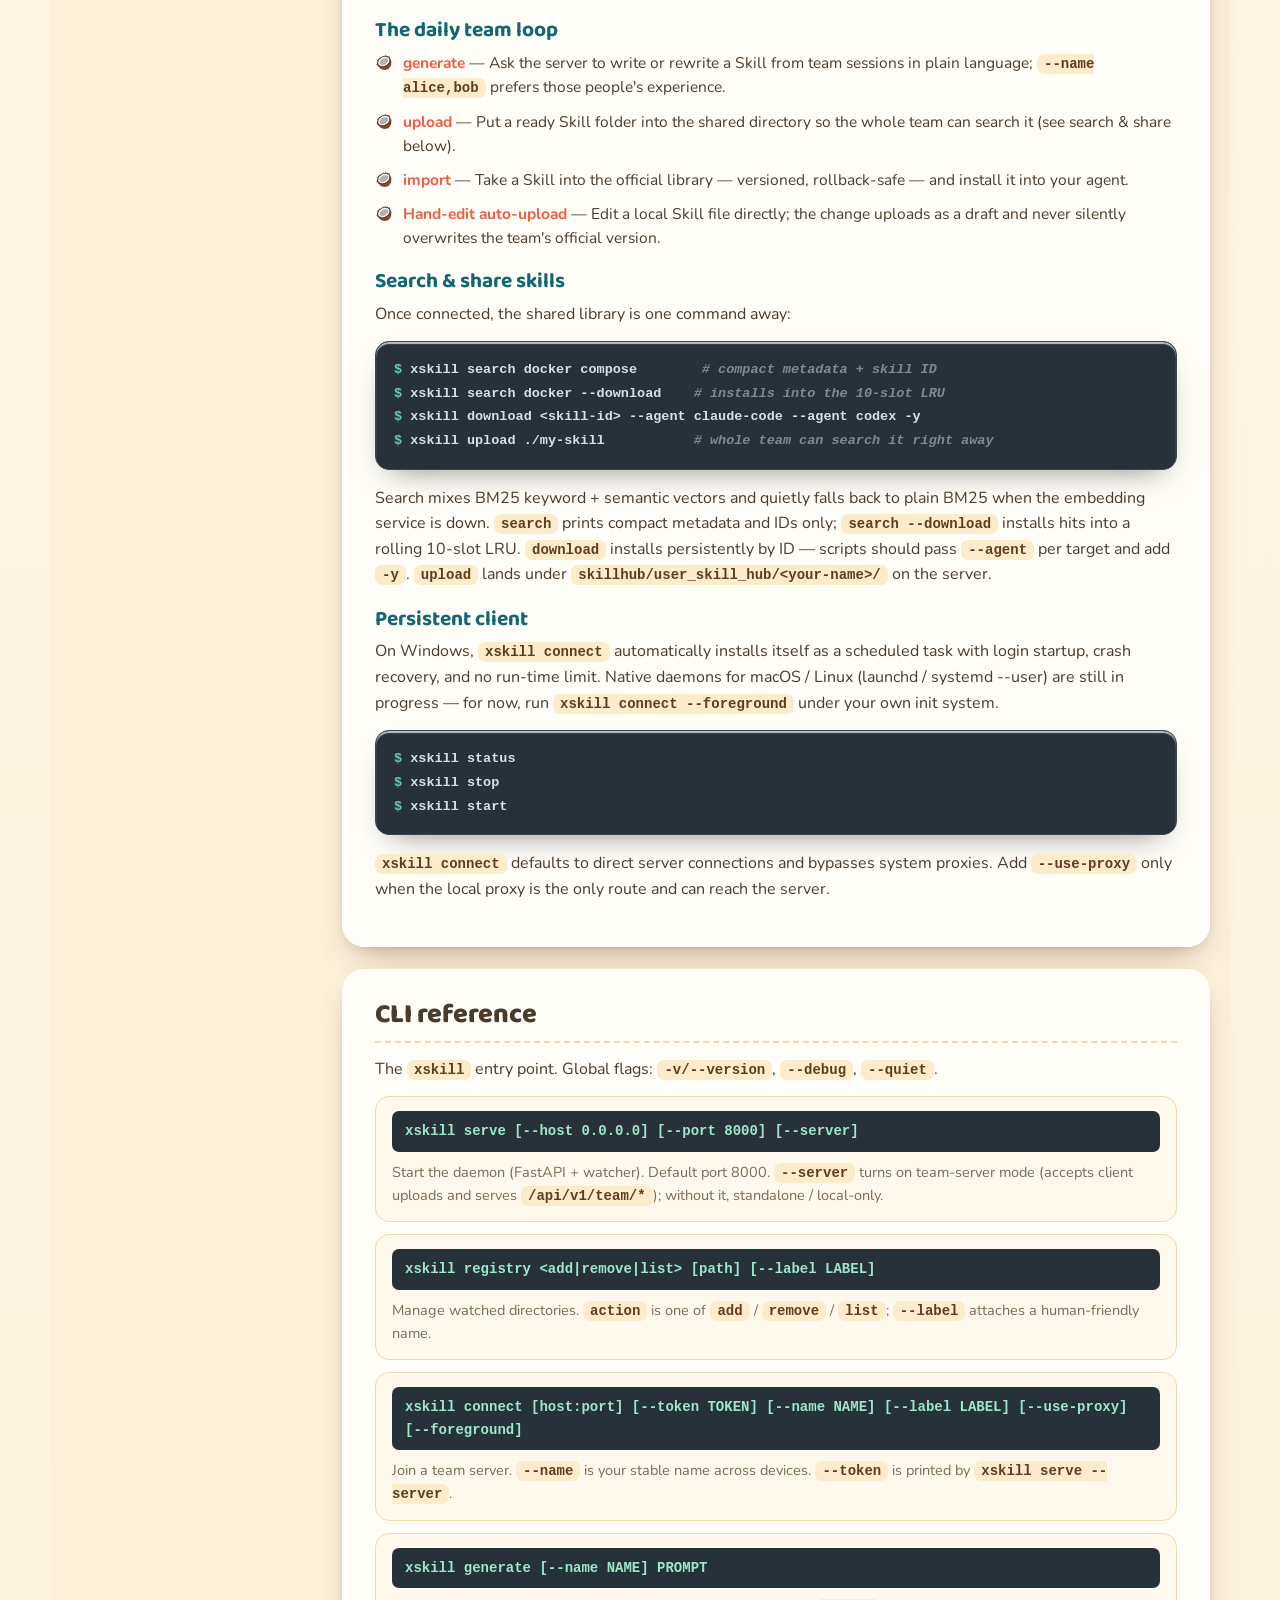
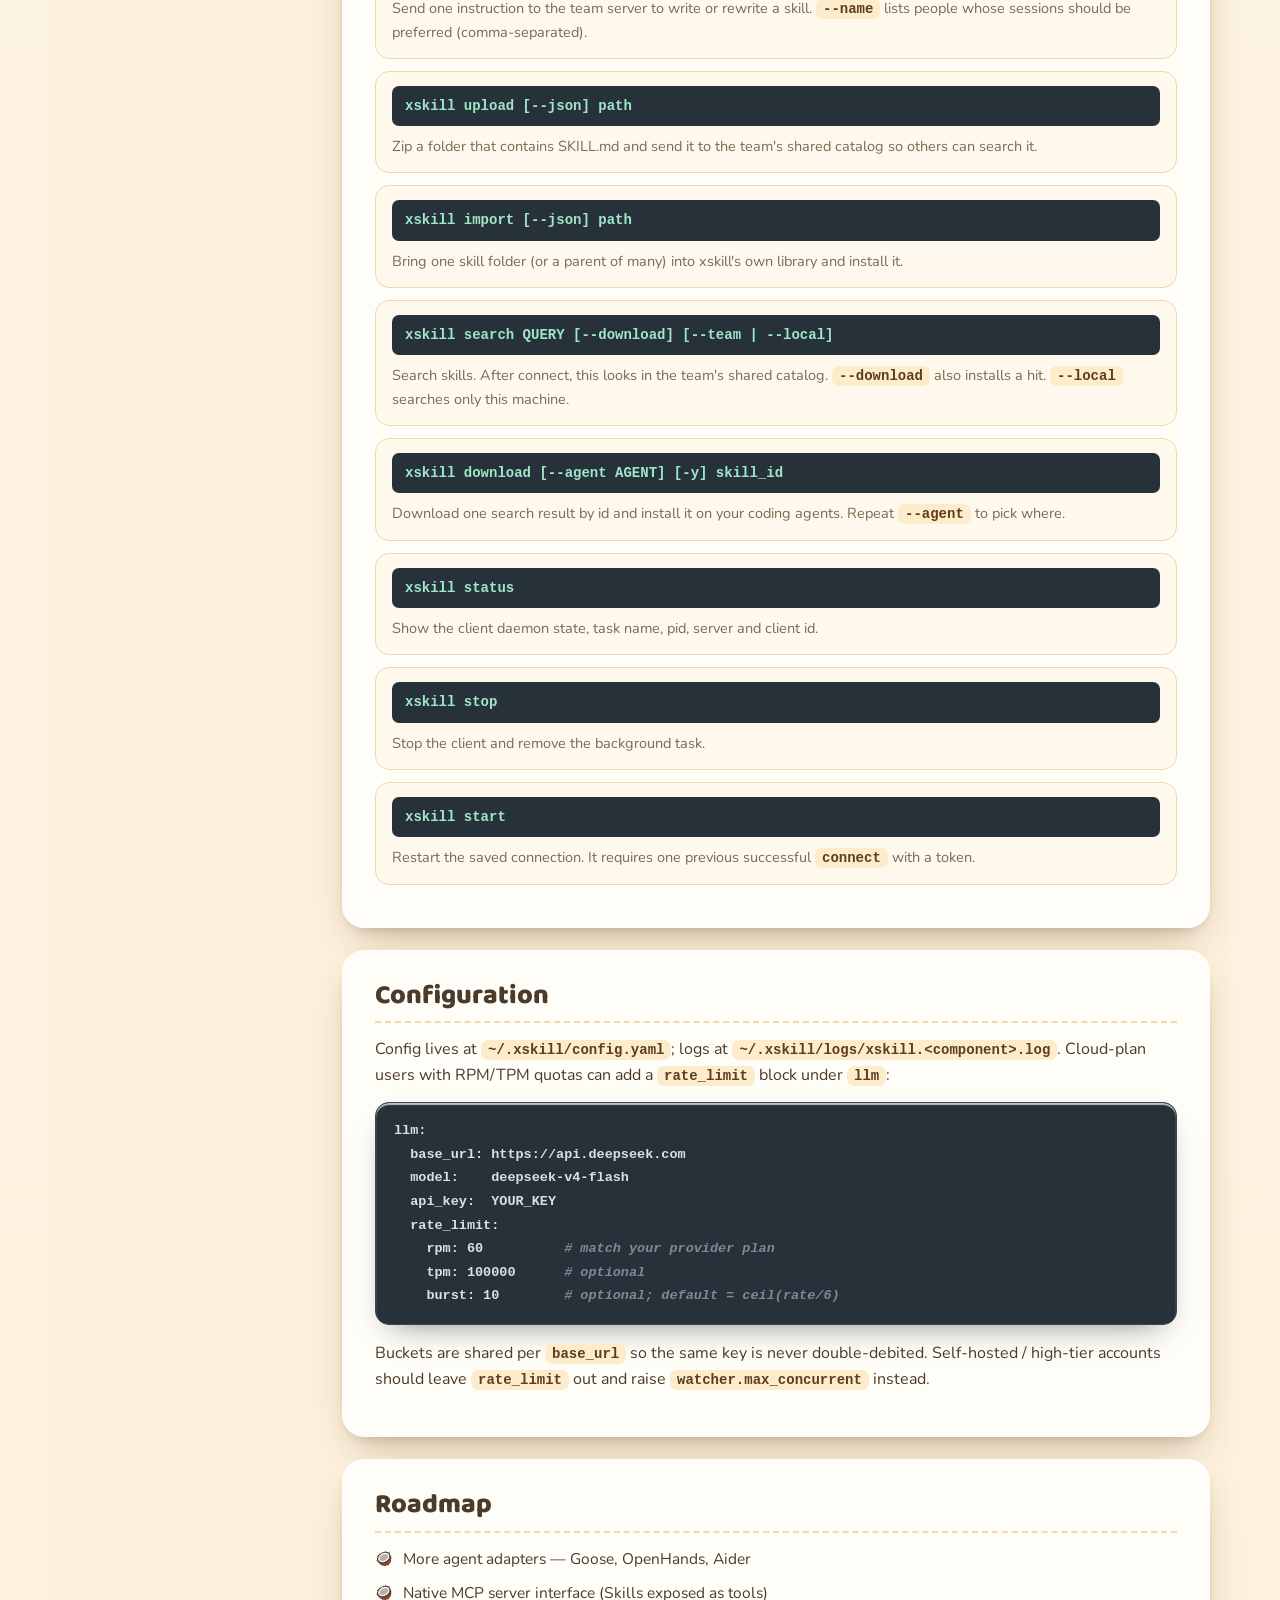
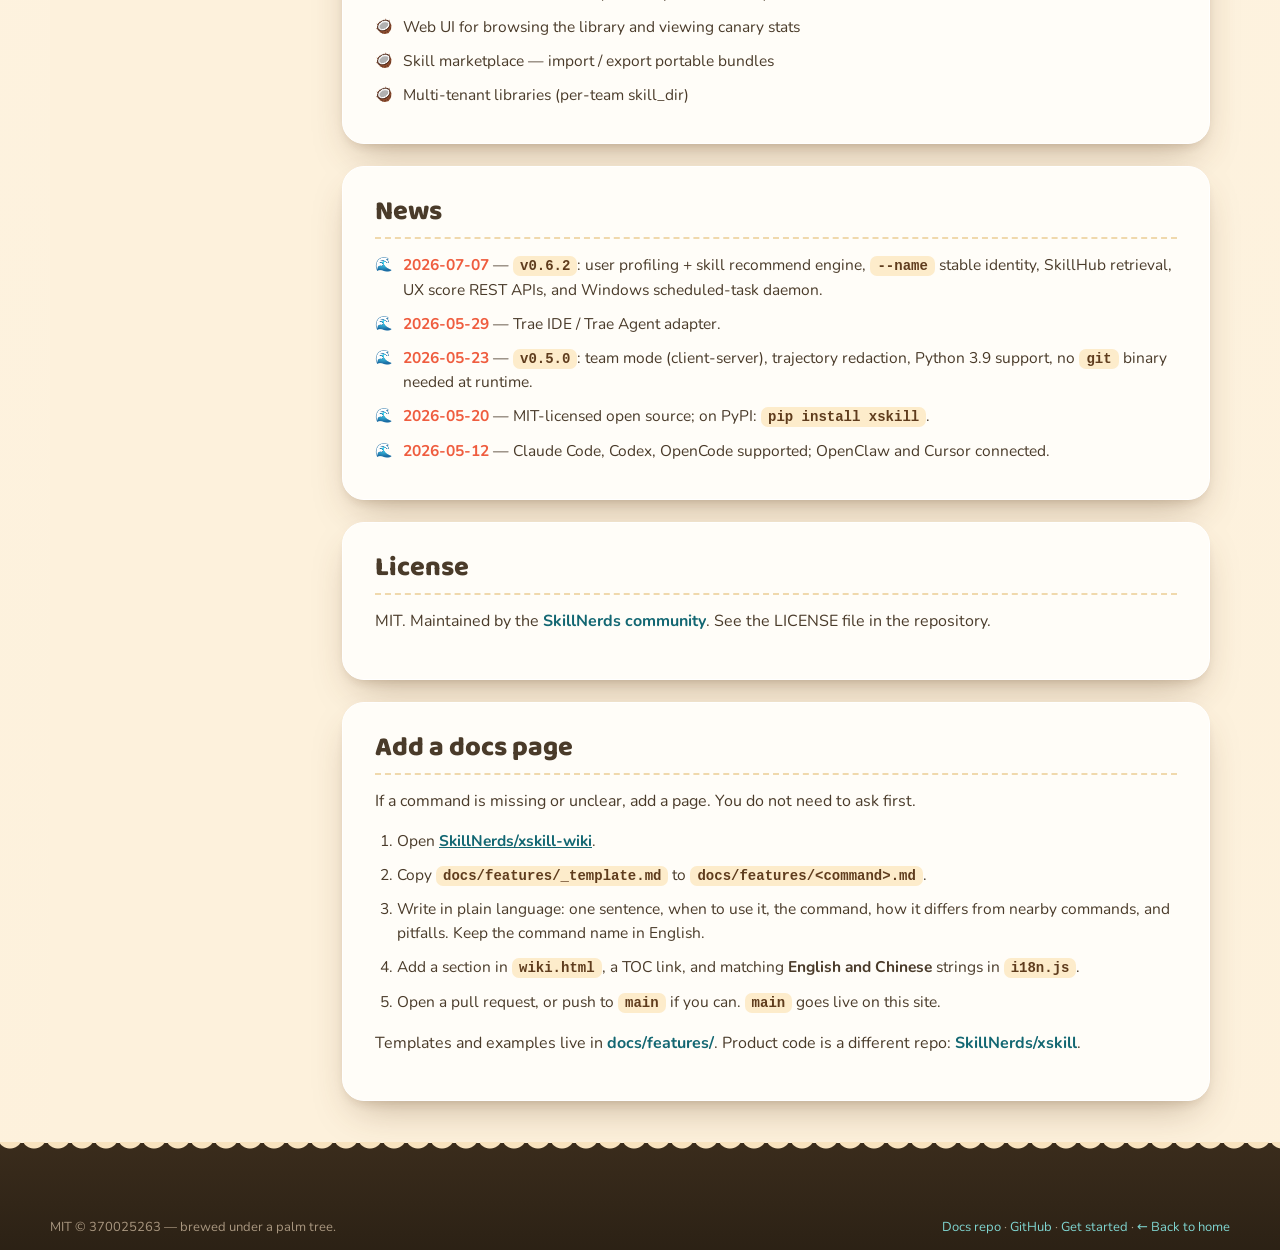
==== commit 74302f9b: "Merge 55aa0094a9e5b7f4a028d8ea00415eb82cf90fe8 into f7d4fc31307c4f7cc8d560e16ca8cf5a07e9d3cf" ====
--- a/wiki.html
+++ b/wiki.html
@@ -333,9 +333,9 @@
       <h3 class="doc-subhead" data-i18n="w.lifecycle_evidence_h"></h3>
       <p data-i18n-html="w.lifecycle_evidence_p"></p>
       <ul class="doc-list">
-        <li data-i18n-html="w.lifecycle_e1"></li>
-        <li data-i18n-html="w.lifecycle_e2"></li>
-        <li data-i18n-html="w.lifecycle_e3"></li>
+        <li><b data-i18n="w.lifecycle_e1_t"></b> — <span data-i18n-html="w.lifecycle_e1_p"></span></li>
+        <li><b data-i18n="w.lifecycle_e2_t"></b> — <span data-i18n-html="w.lifecycle_e2_p"></span></li>
+        <li><b data-i18n="w.lifecycle_e3_t"></b> — <span data-i18n-html="w.lifecycle_e3_p"></span></li>
       </ul>
 
       <h3 class="doc-subhead" data-i18n="w.lifecycle_branch_h"></h3>
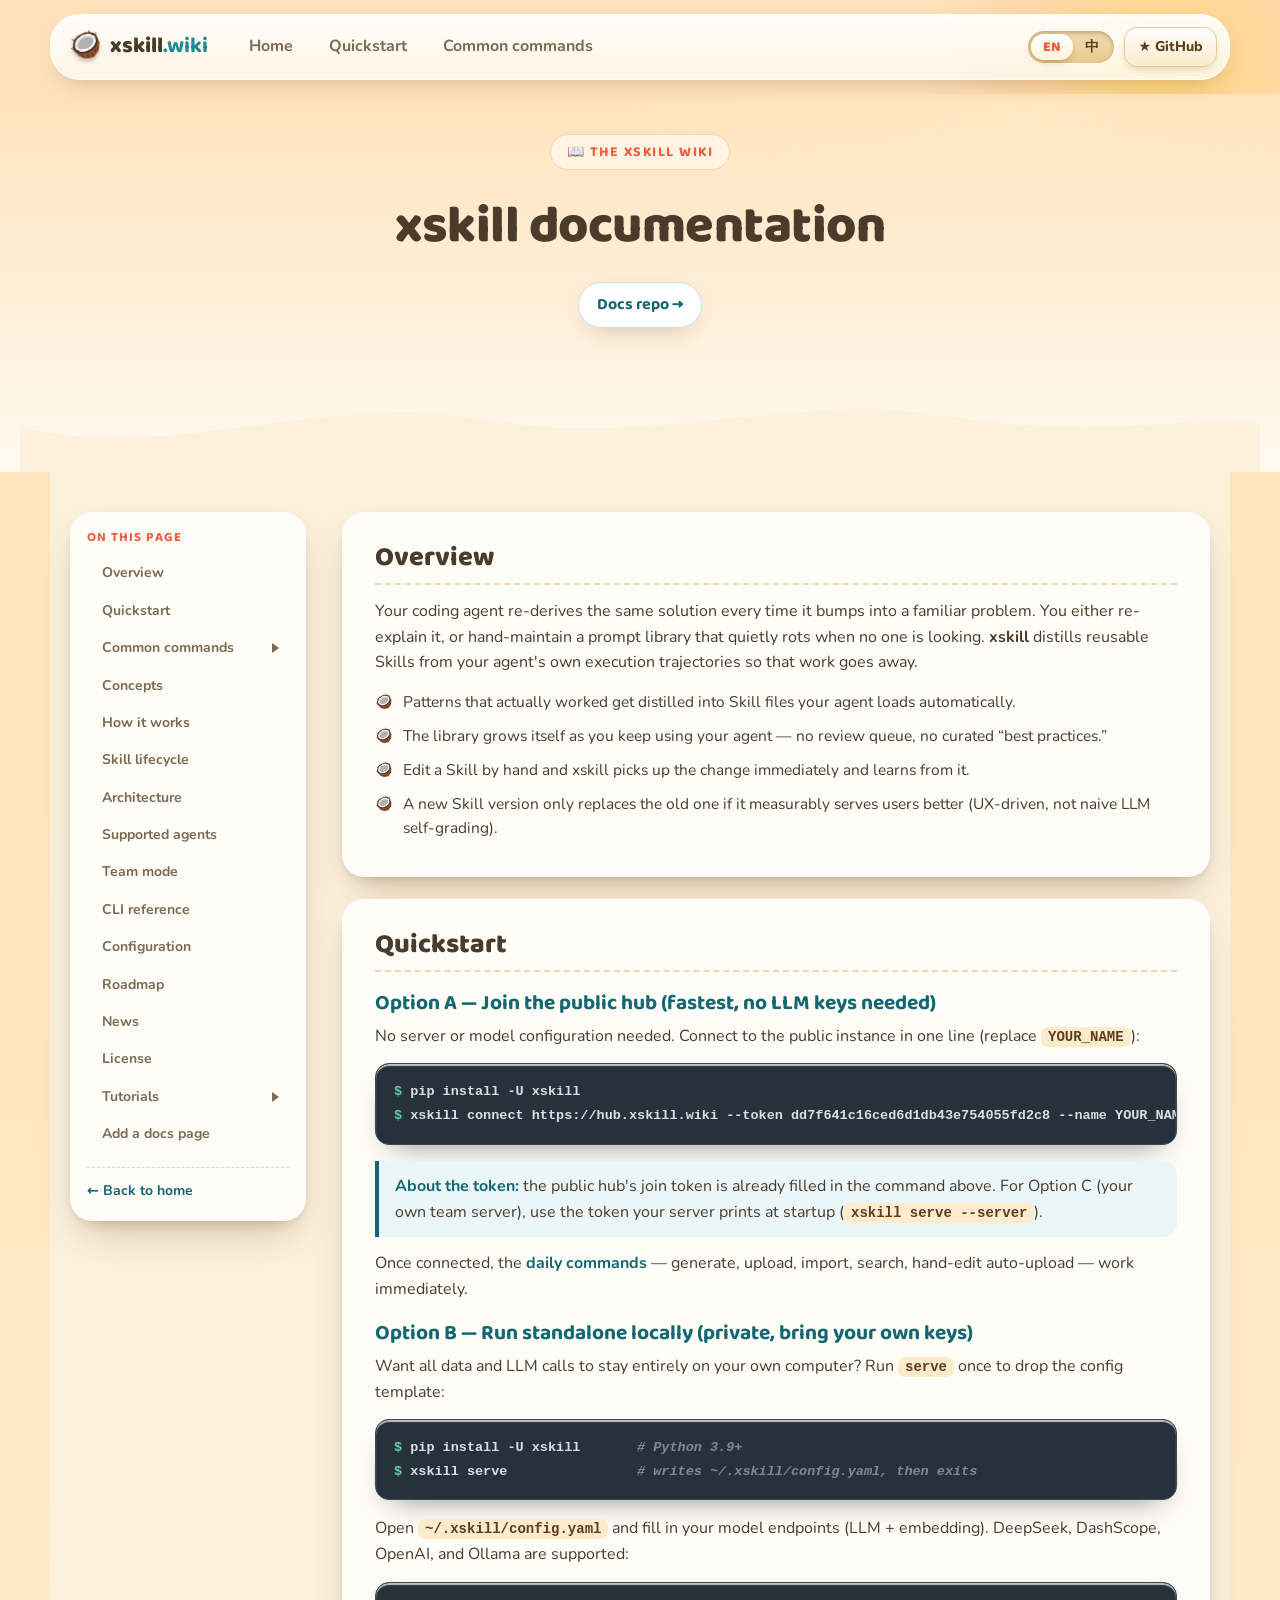
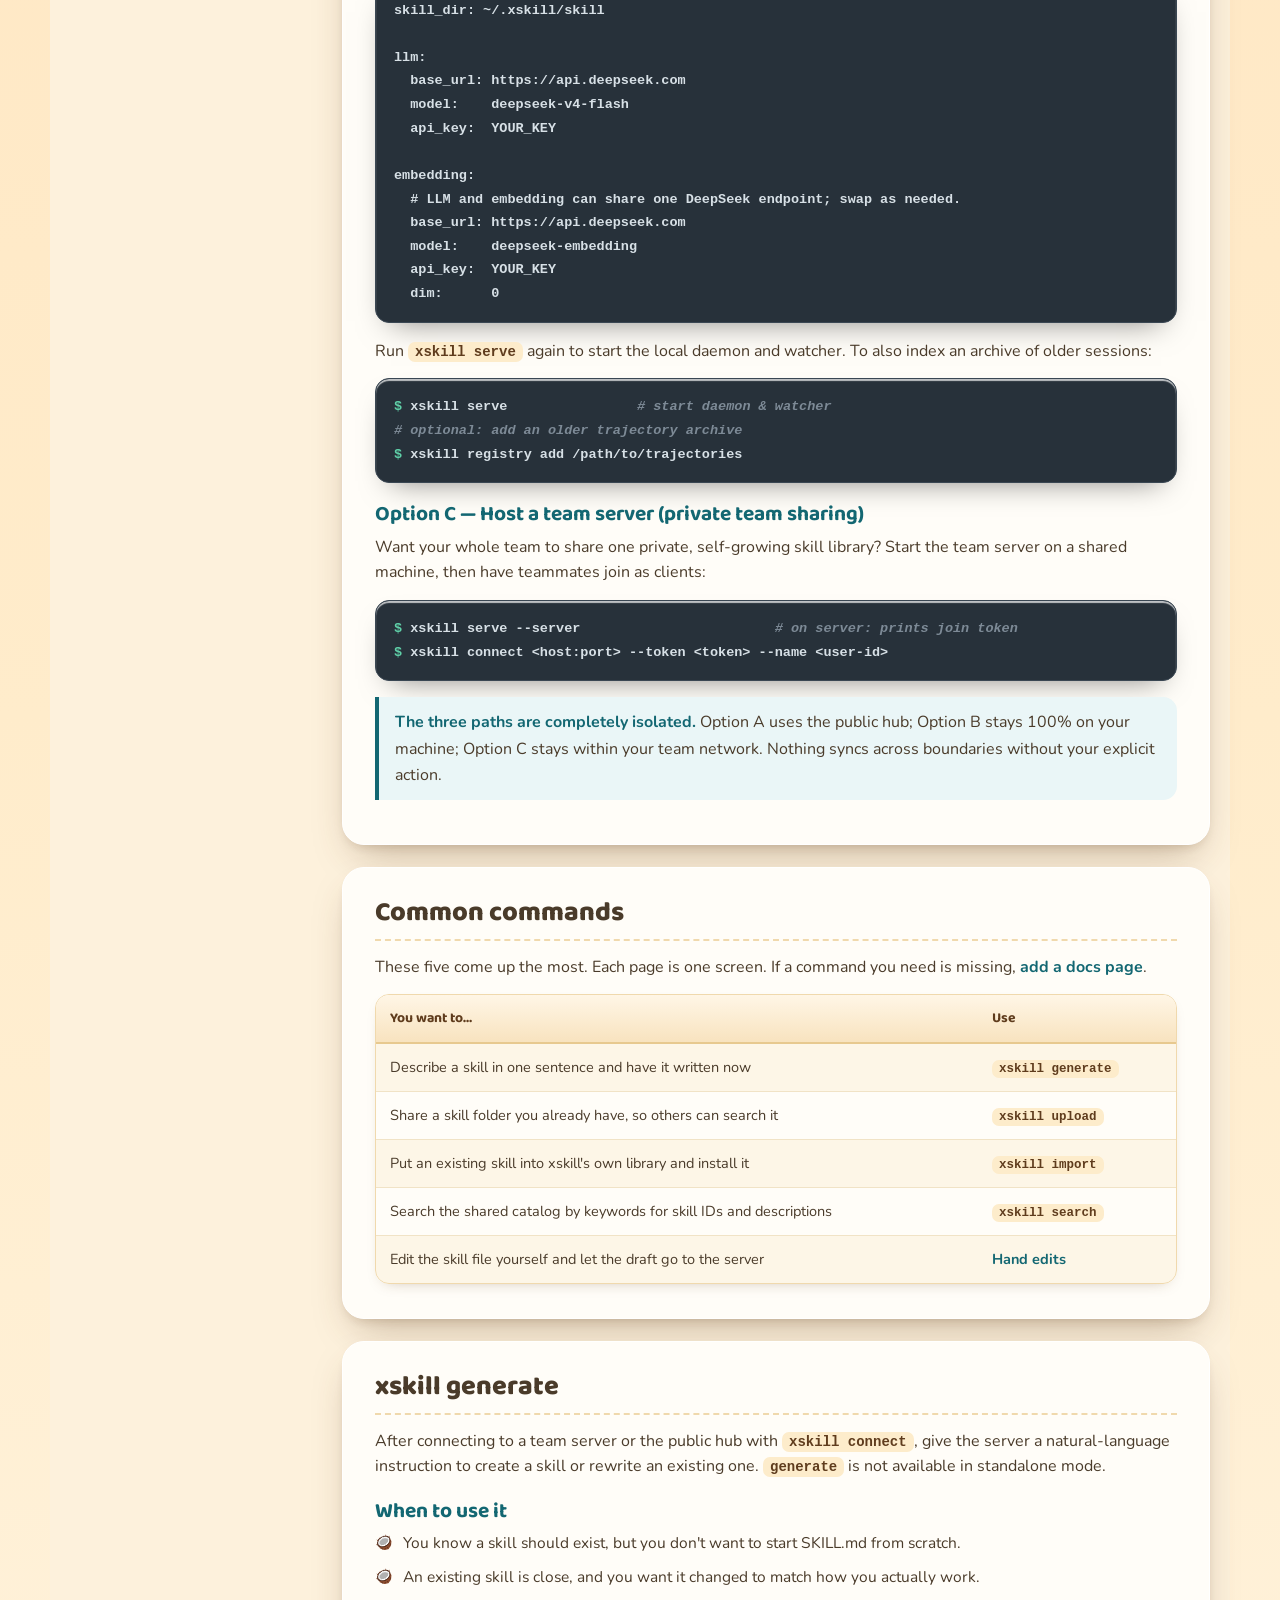
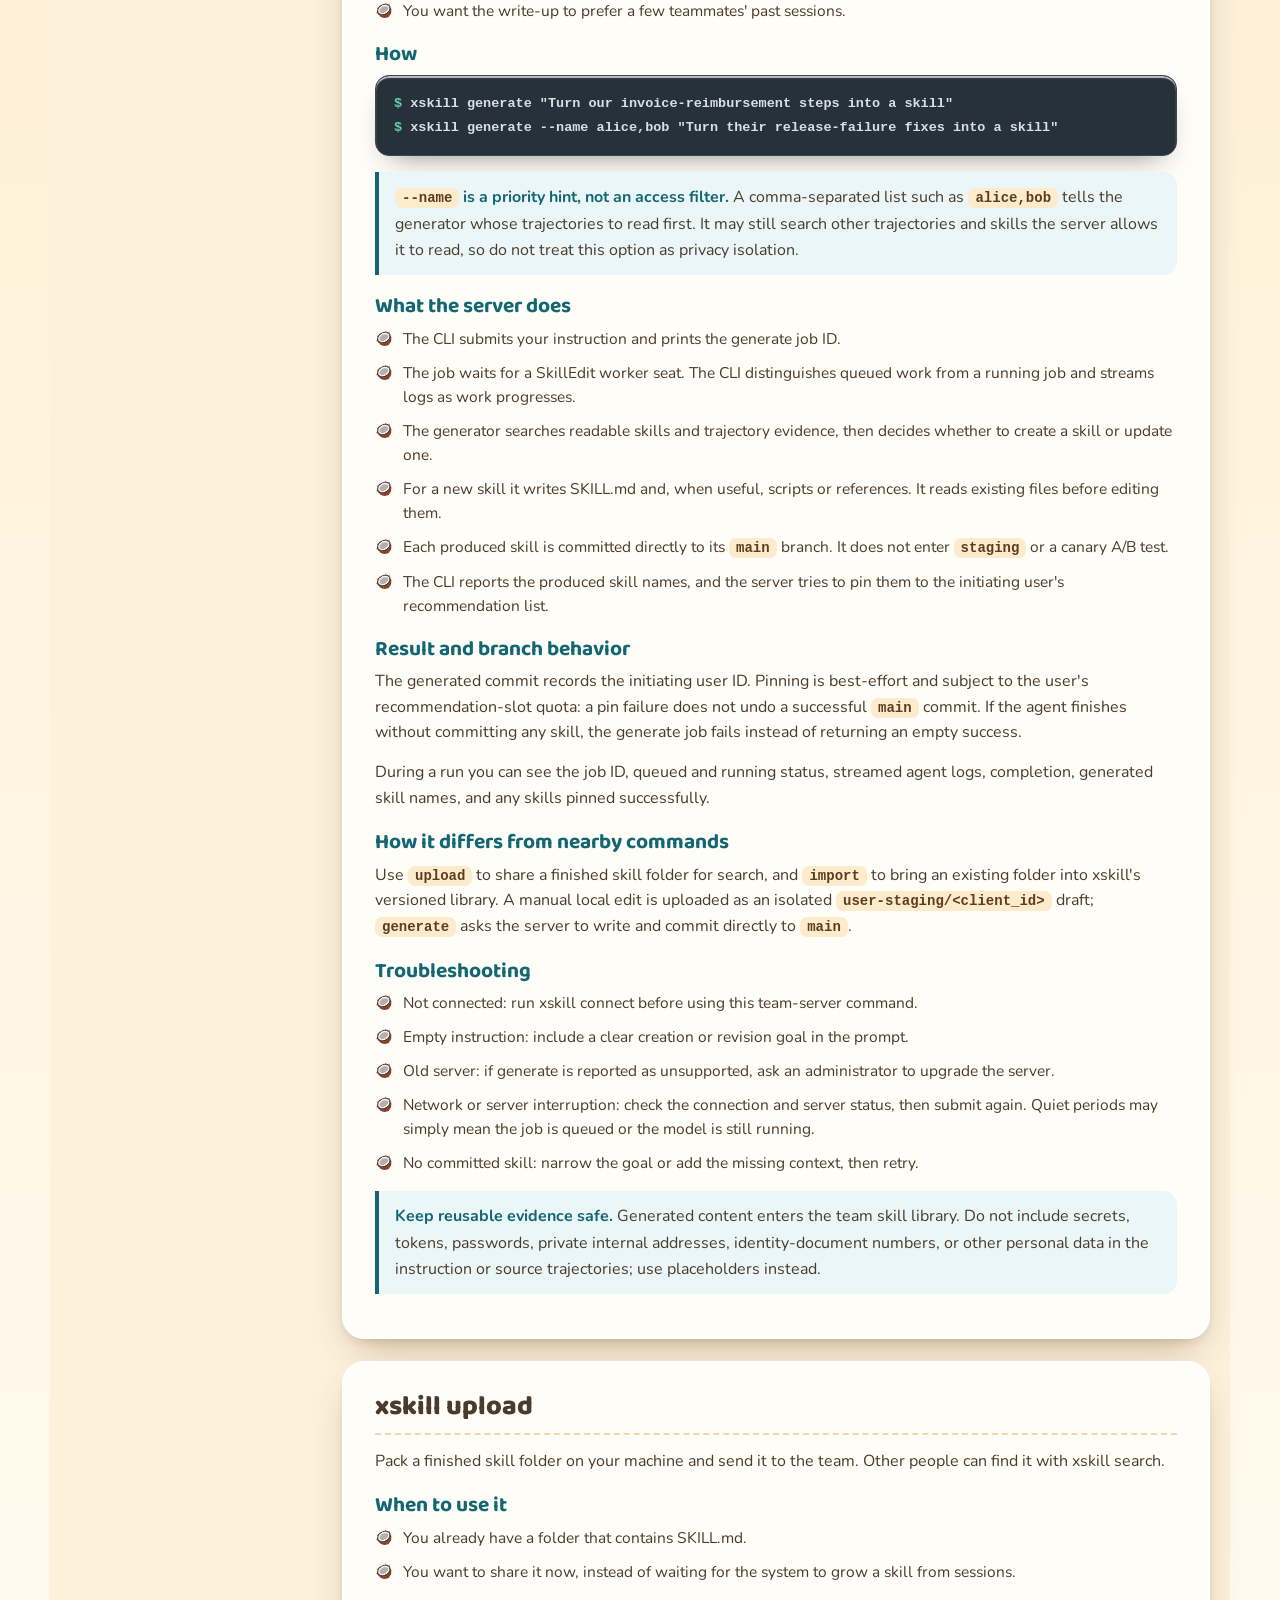
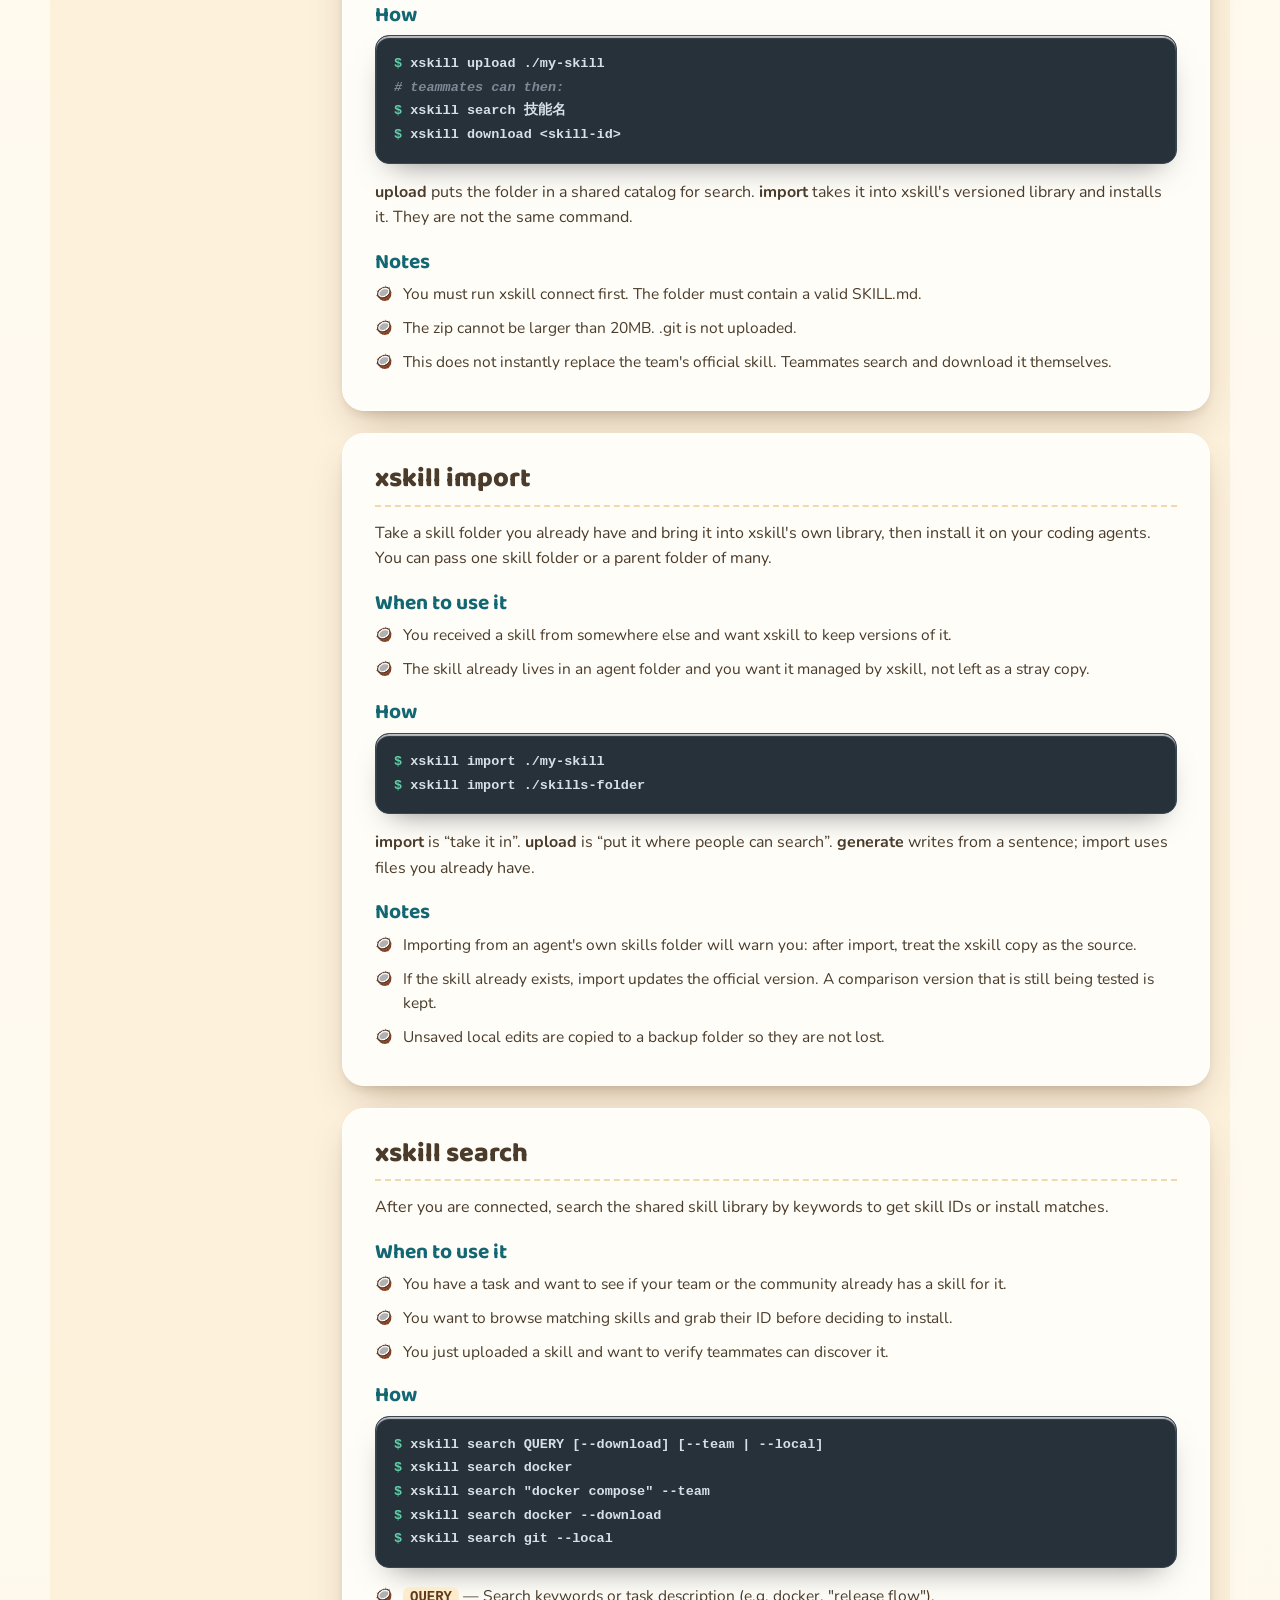
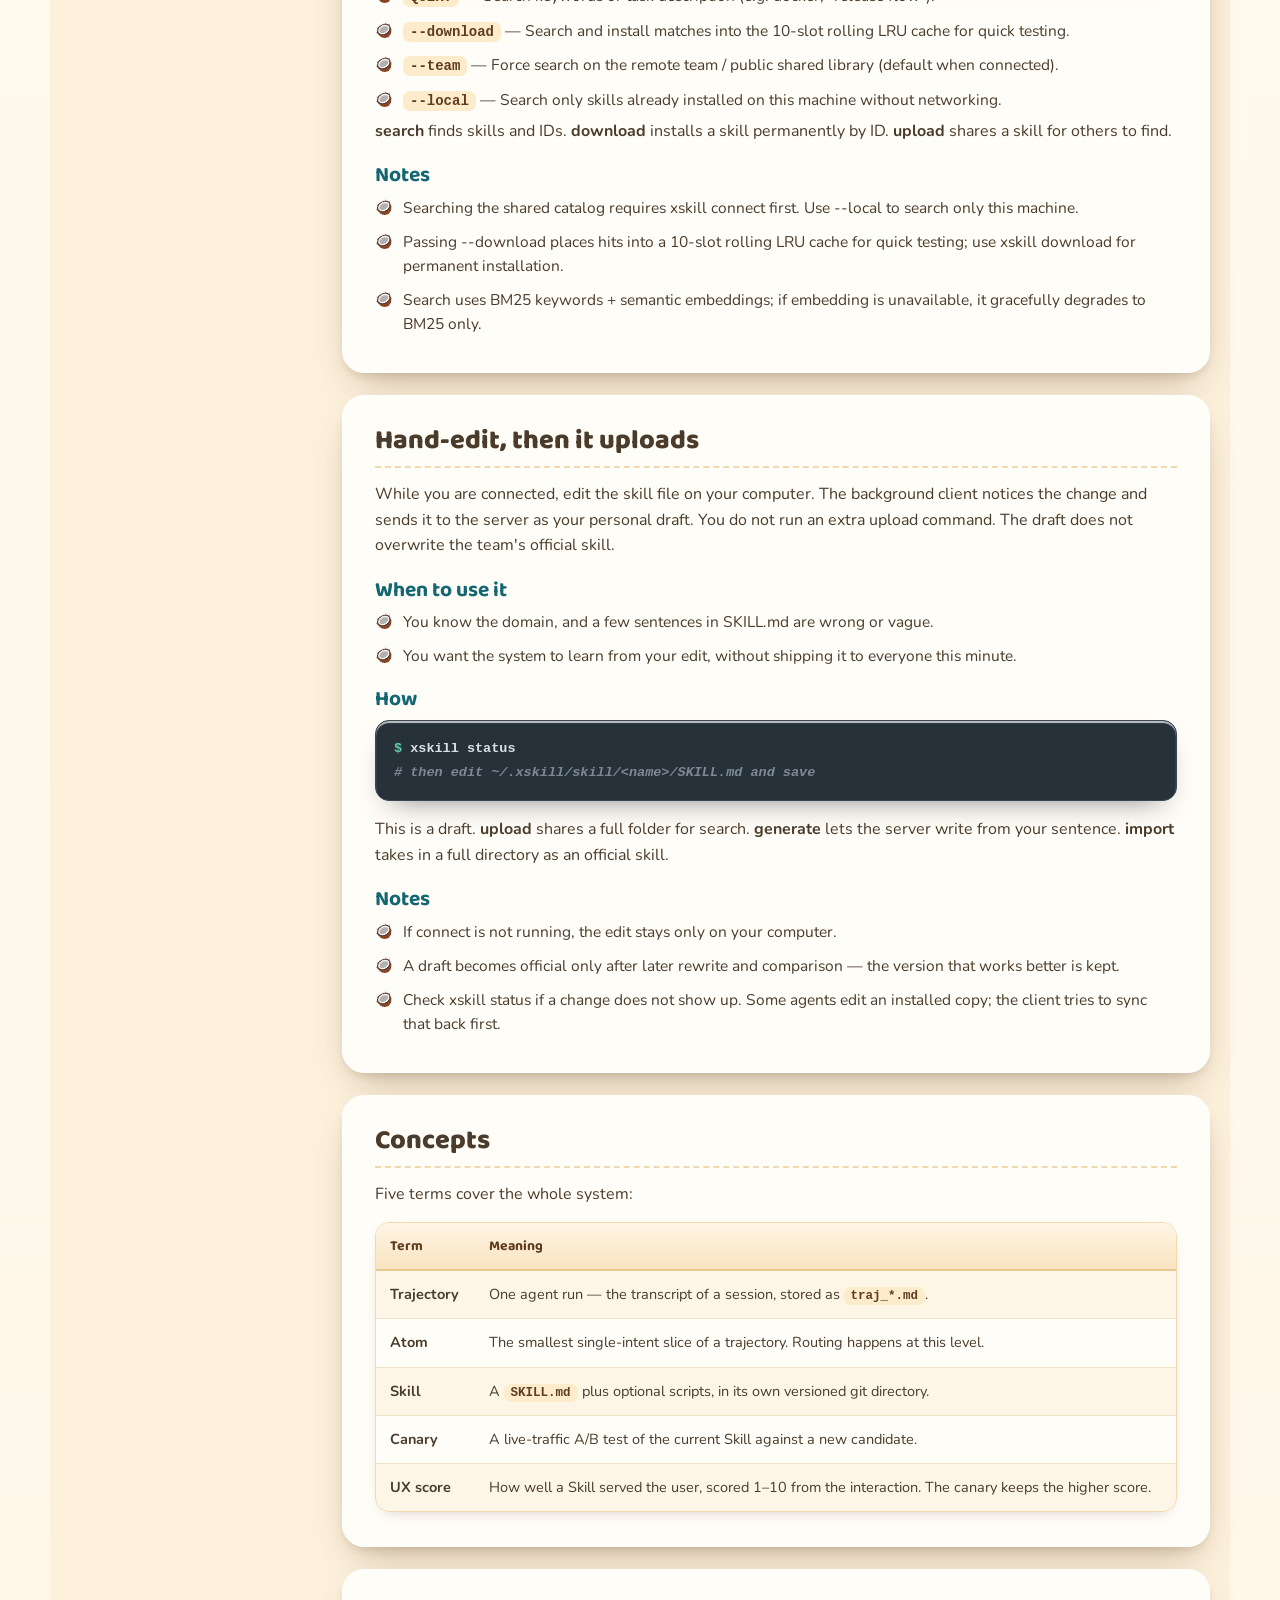
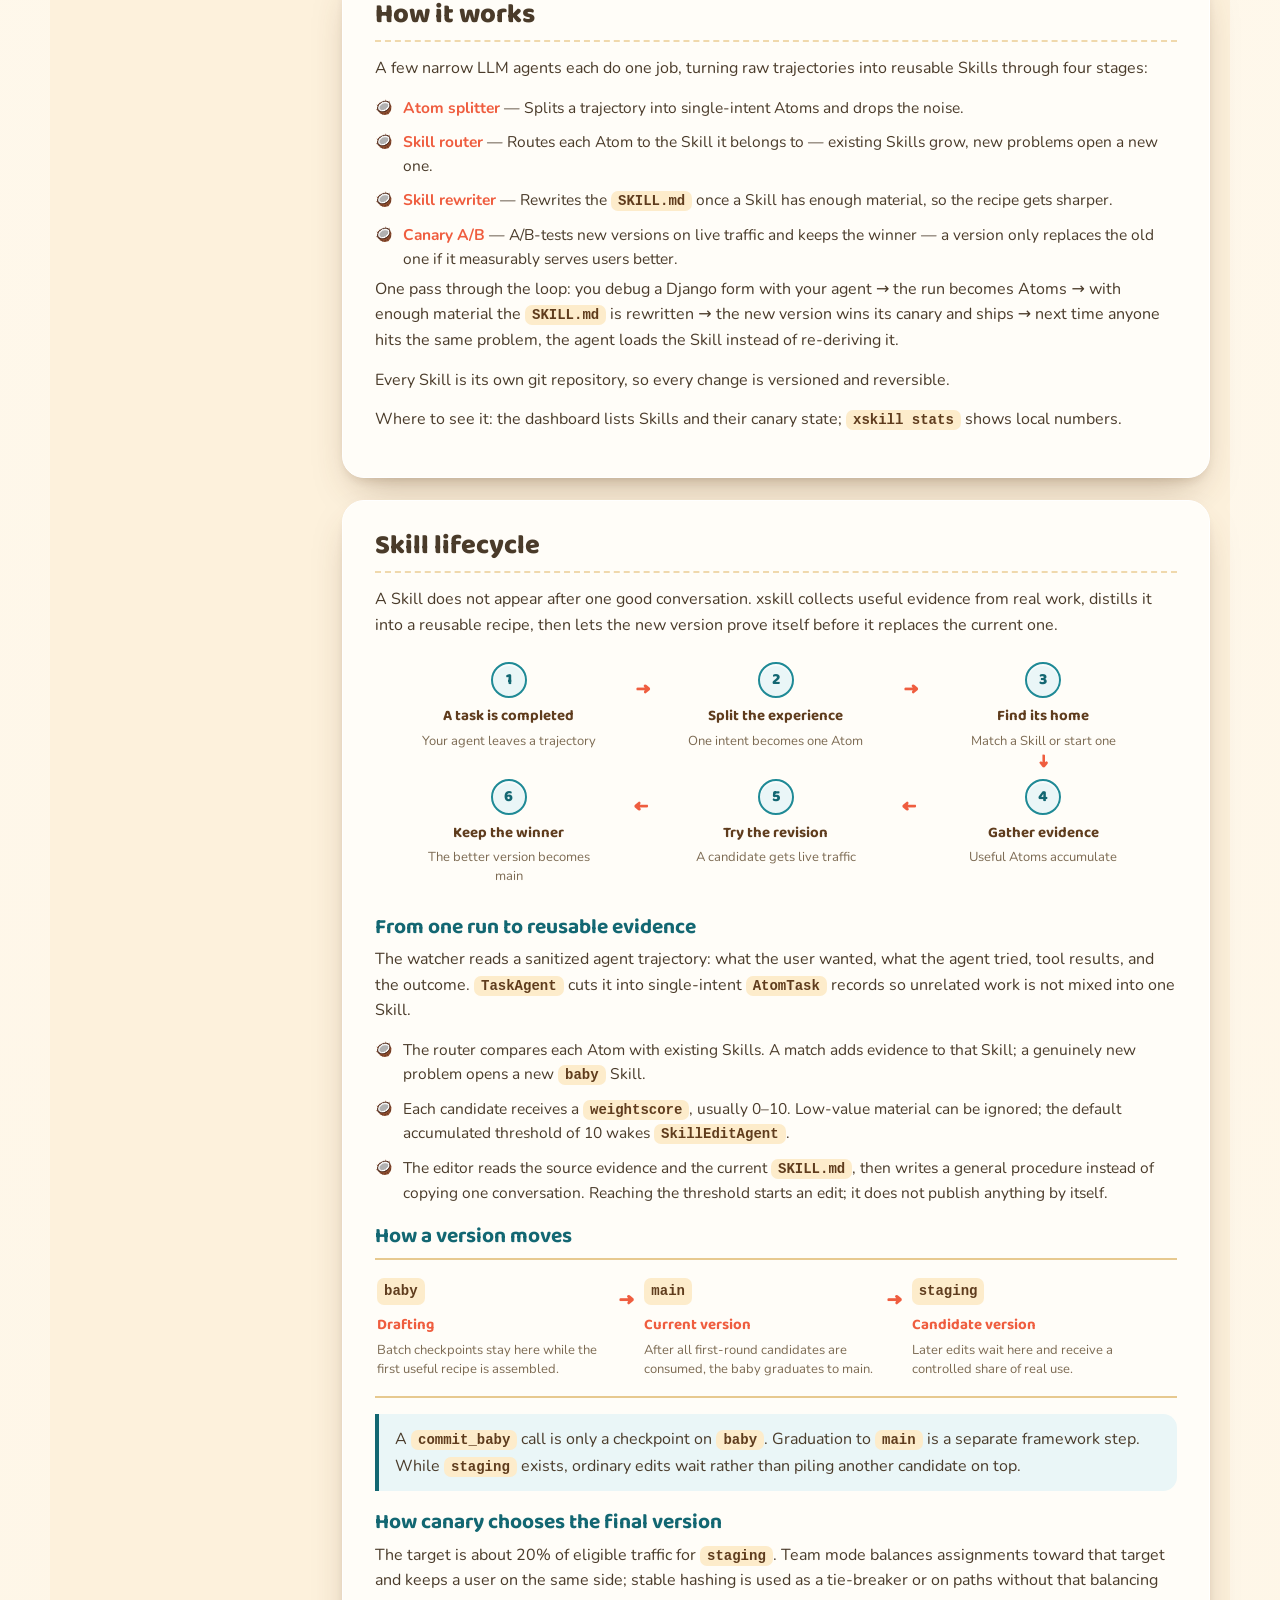
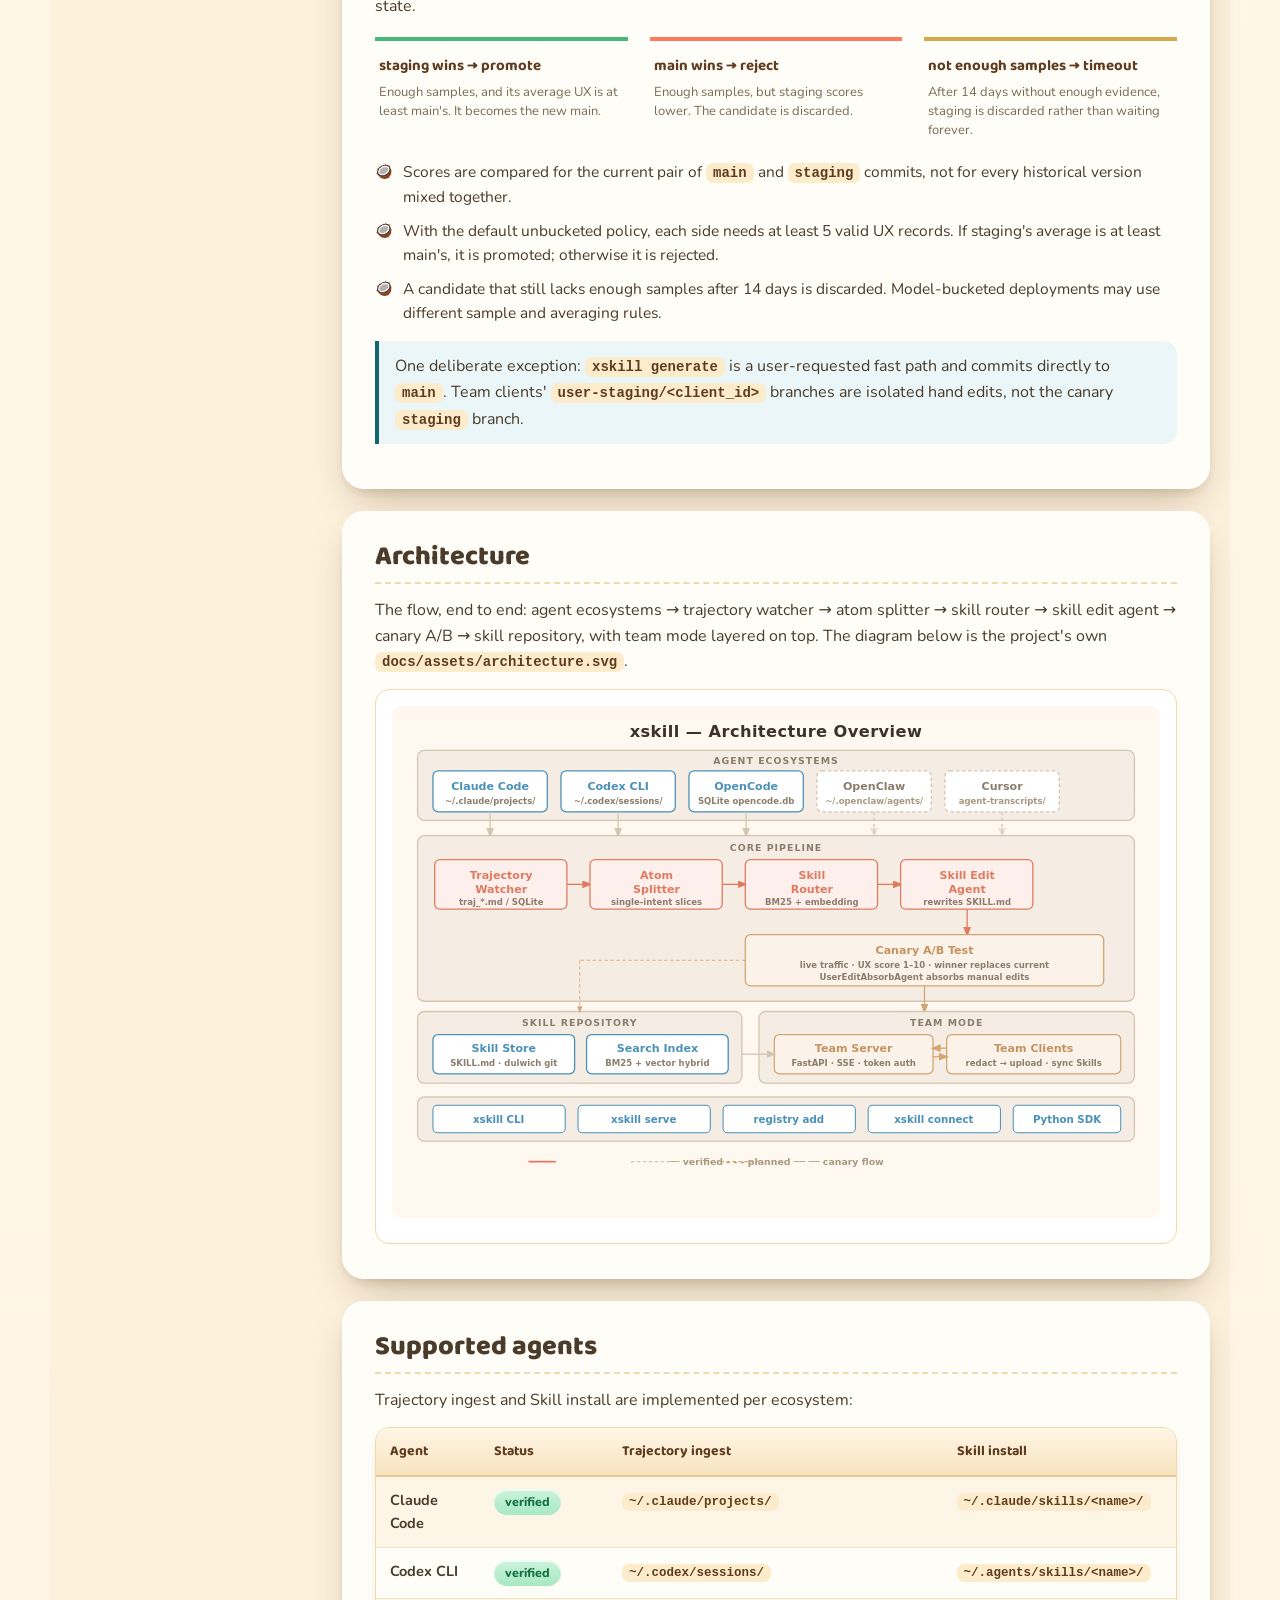
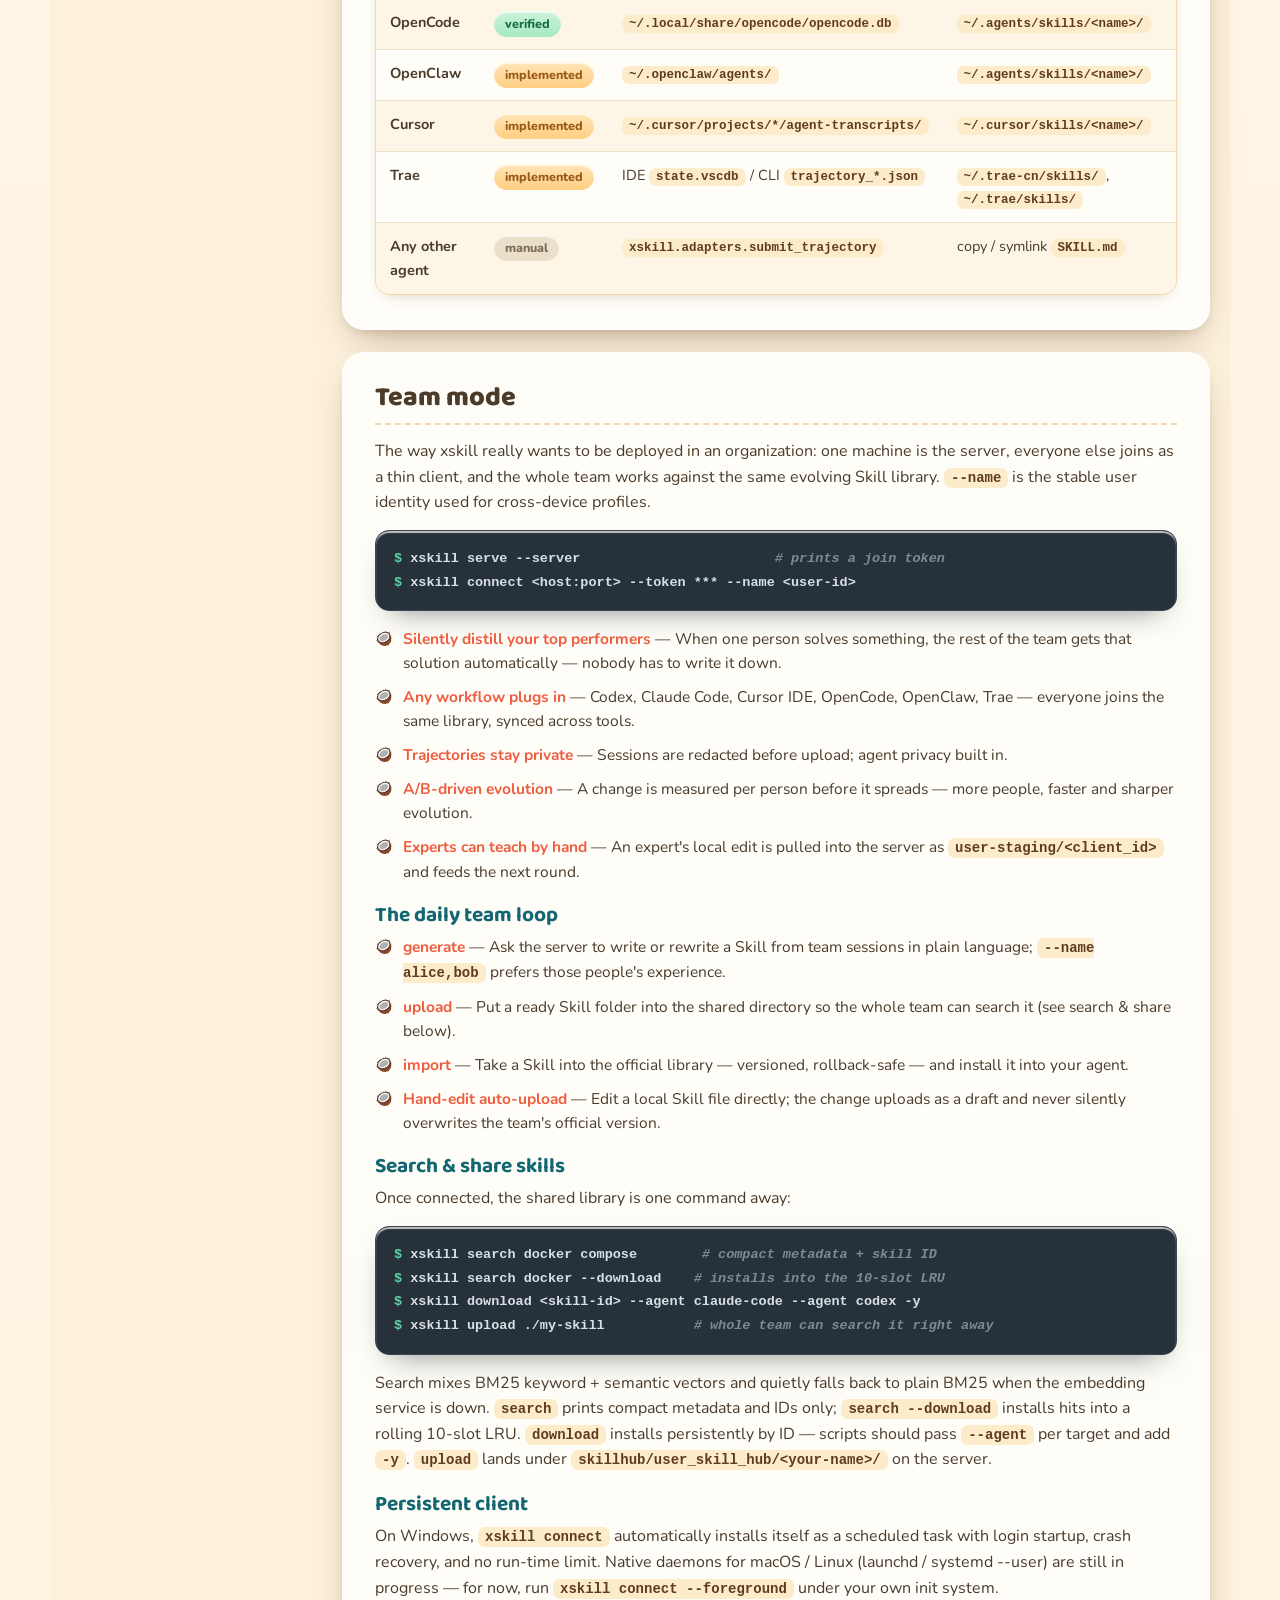
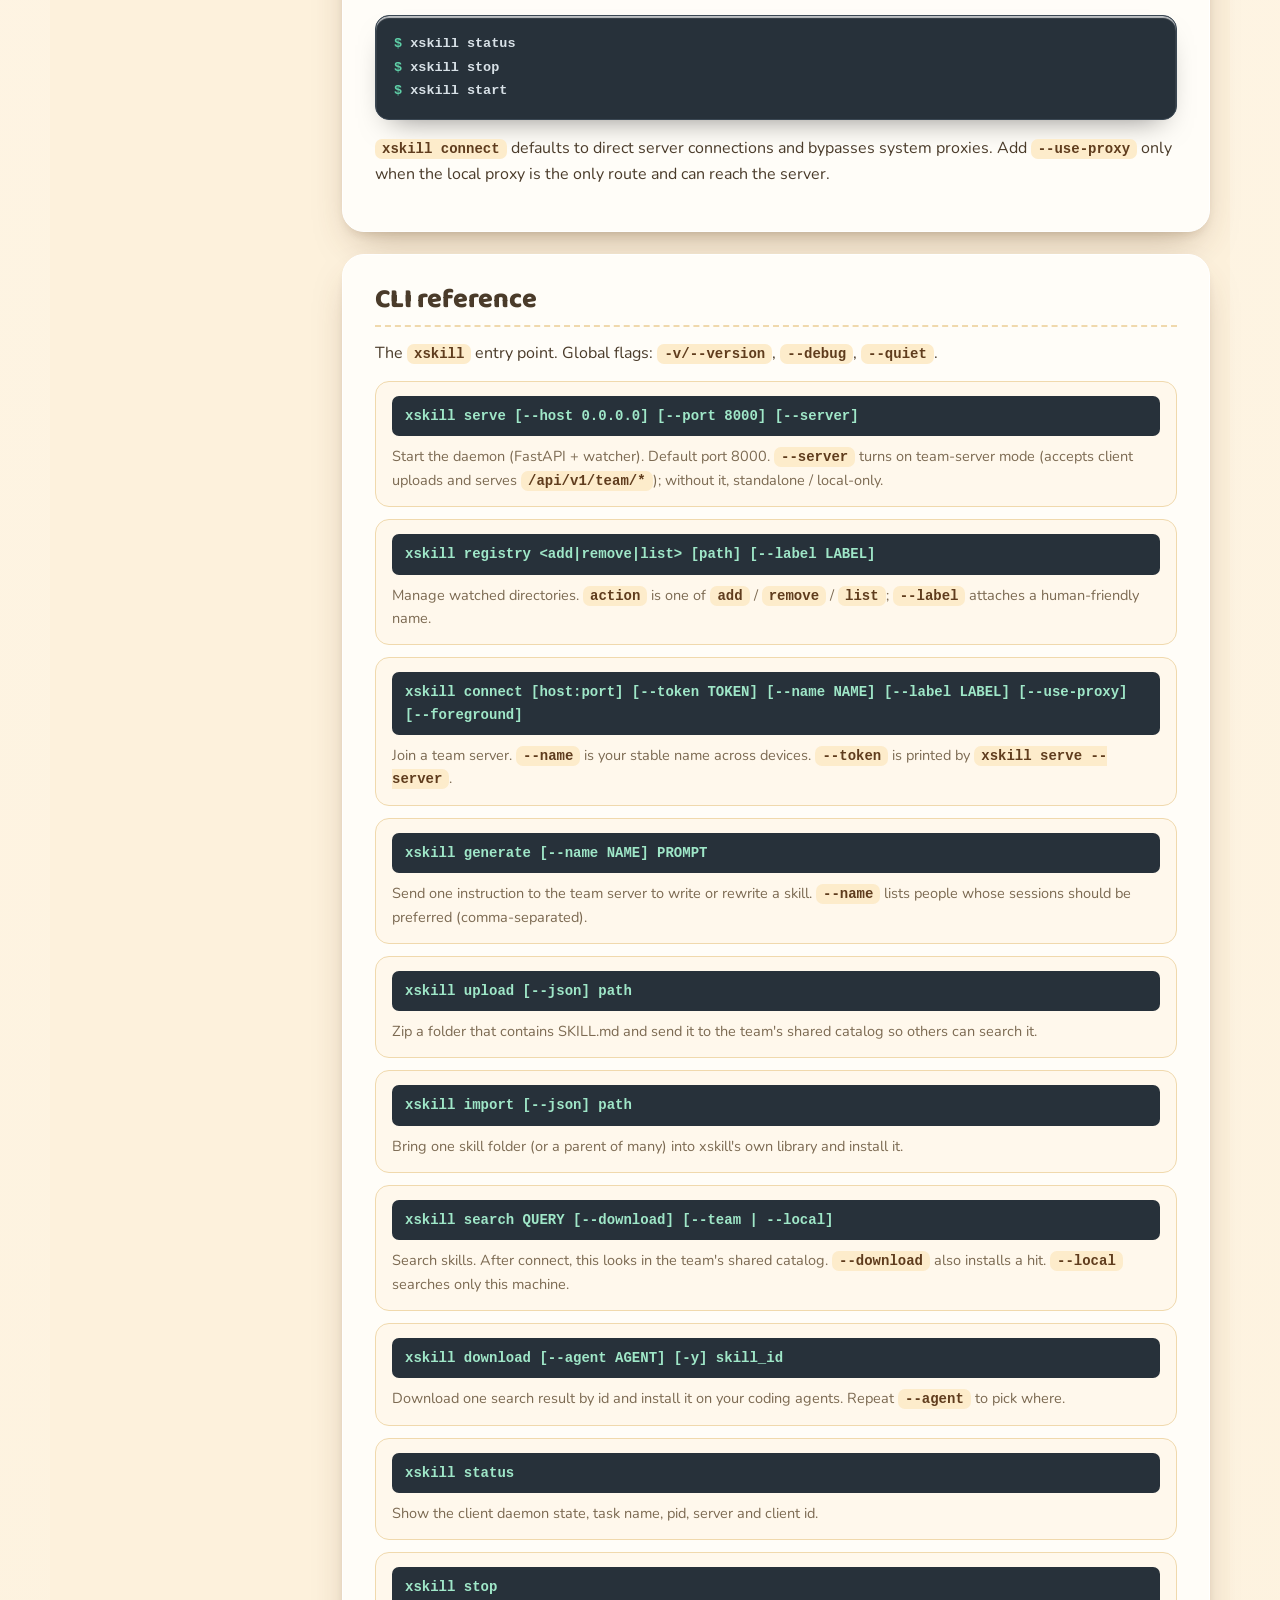
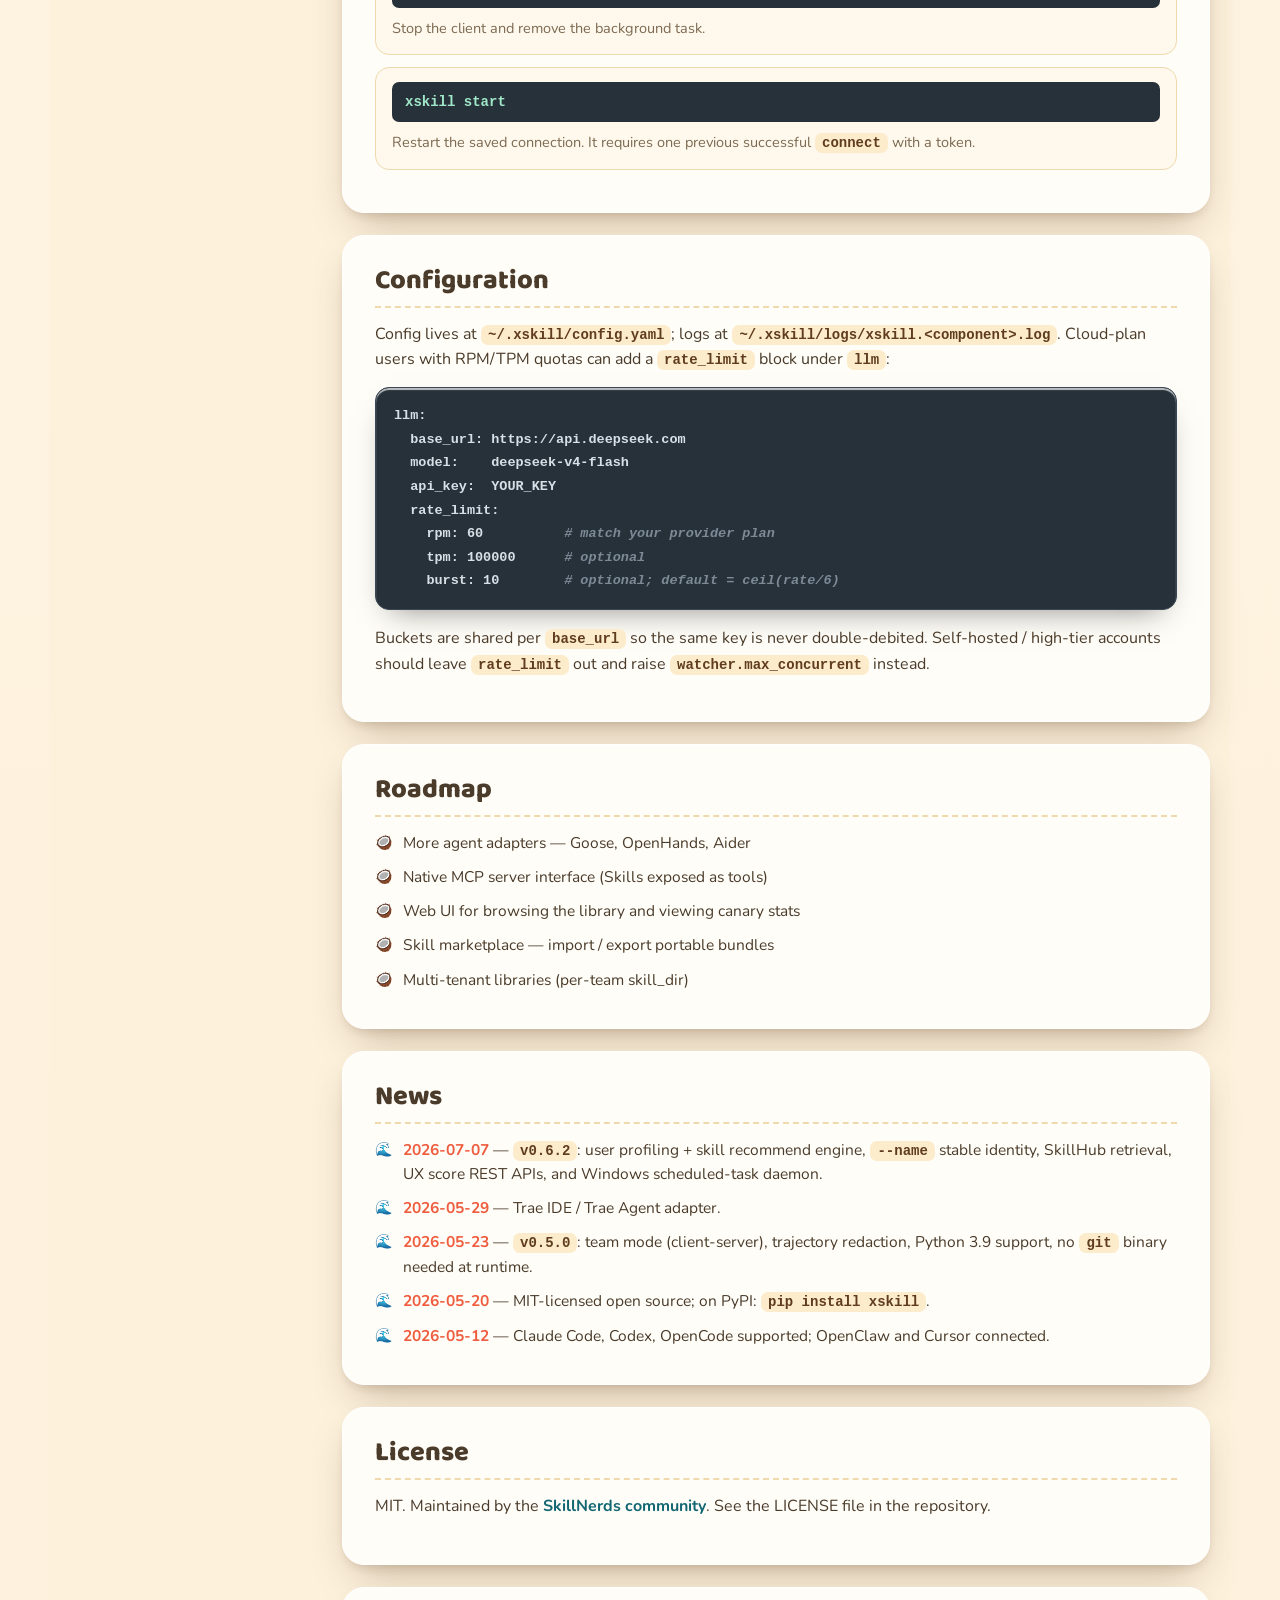
==== commit 13d5fc80: "docs: expand bilingual generate guide Signed-off-by: yinfengyuan <sipeng@whu.edu.cn>" ====
--- a/wiki.html
+++ b/wiki.html
@@ -178,7 +178,7 @@
 
     <section id="generate" class="doc-sec">
       <h2>xskill generate</h2>
-      <p data-i18n="w.gen_one"></p>
+      <p data-i18n-html="w.gen_one"></p>
       <h3 class="doc-subhead" data-i18n="w.when">When to use it</h3>
       <ul class="doc-list">
         <li data-i18n="w.gen_w1"></li>
@@ -186,15 +186,32 @@
         <li data-i18n="w.gen_w3"></li>
       </ul>
       <h3 class="doc-subhead" data-i18n="w.howcmd">How</h3>
-      <pre class="code"><code><span class="c-pmt">$</span> xskill generate "把处理发票报销的步骤写成技能"
-<span class="c-pmt">$</span> xskill generate --name alice,bob "把他们处理发布失败的办法写成技能"</code></pre>
-      <p data-i18n-html="w.gen_after"></p>
-      <h3 class="doc-subhead" data-i18n="w.notes">Notes</h3>
+      <pre class="code"><code><span class="c-pmt">$</span> xskill generate "<span data-i18n="w.gen_example_basic"></span>"
+<span class="c-pmt">$</span> xskill generate --name alice,bob "<span data-i18n="w.gen_example_names"></span>"</code></pre>
+      <p class="doc-note" data-i18n-html="w.gen_name_note"></p>
+      <h3 class="doc-subhead" data-i18n="w.gen_flow_h"></h3>
+      <ol class="doc-list">
+        <li data-i18n="w.gen_flow_1"></li>
+        <li data-i18n="w.gen_flow_2"></li>
+        <li data-i18n="w.gen_flow_3"></li>
+        <li data-i18n="w.gen_flow_4"></li>
+        <li data-i18n-html="w.gen_flow_5"></li>
+        <li data-i18n="w.gen_flow_6"></li>
+      </ol>
+      <h3 class="doc-subhead" data-i18n="w.gen_result_h"></h3>
+      <p data-i18n-html="w.gen_result"></p>
+      <p data-i18n="w.gen_output"></p>
+      <h3 class="doc-subhead" data-i18n="w.gen_compare_h"></h3>
+      <p data-i18n-html="w.gen_compare"></p>
+      <h3 class="doc-subhead" data-i18n="w.gen_trouble_h"></h3>
       <ul class="doc-list">
         <li data-i18n="w.gen_n1"></li>
         <li data-i18n="w.gen_n2"></li>
         <li data-i18n="w.gen_n3"></li>
-      </ul>
+        <li data-i18n="w.gen_n4"></li>
+        <li data-i18n="w.gen_n5"></li>
+      </ul>
+      <p class="doc-note" data-i18n-html="w.gen_security"></p>
     </section>
 
     <section id="upload" class="doc-sec">
@@ -333,9 +350,9 @@
       <h3 class="doc-subhead" data-i18n="w.lifecycle_evidence_h"></h3>
       <p data-i18n-html="w.lifecycle_evidence_p"></p>
       <ul class="doc-list">
-        <li><b data-i18n="w.lifecycle_e1_t"></b> — <span data-i18n-html="w.lifecycle_e1_p"></span></li>
-        <li><b data-i18n="w.lifecycle_e2_t"></b> — <span data-i18n-html="w.lifecycle_e2_p"></span></li>
-        <li><b data-i18n="w.lifecycle_e3_t"></b> — <span data-i18n-html="w.lifecycle_e3_p"></span></li>
+        <li data-i18n-html="w.lifecycle_e1"></li>
+        <li data-i18n-html="w.lifecycle_e2"></li>
+        <li data-i18n-html="w.lifecycle_e3"></li>
       </ul>
 
       <h3 class="doc-subhead" data-i18n="w.lifecycle_branch_h"></h3>
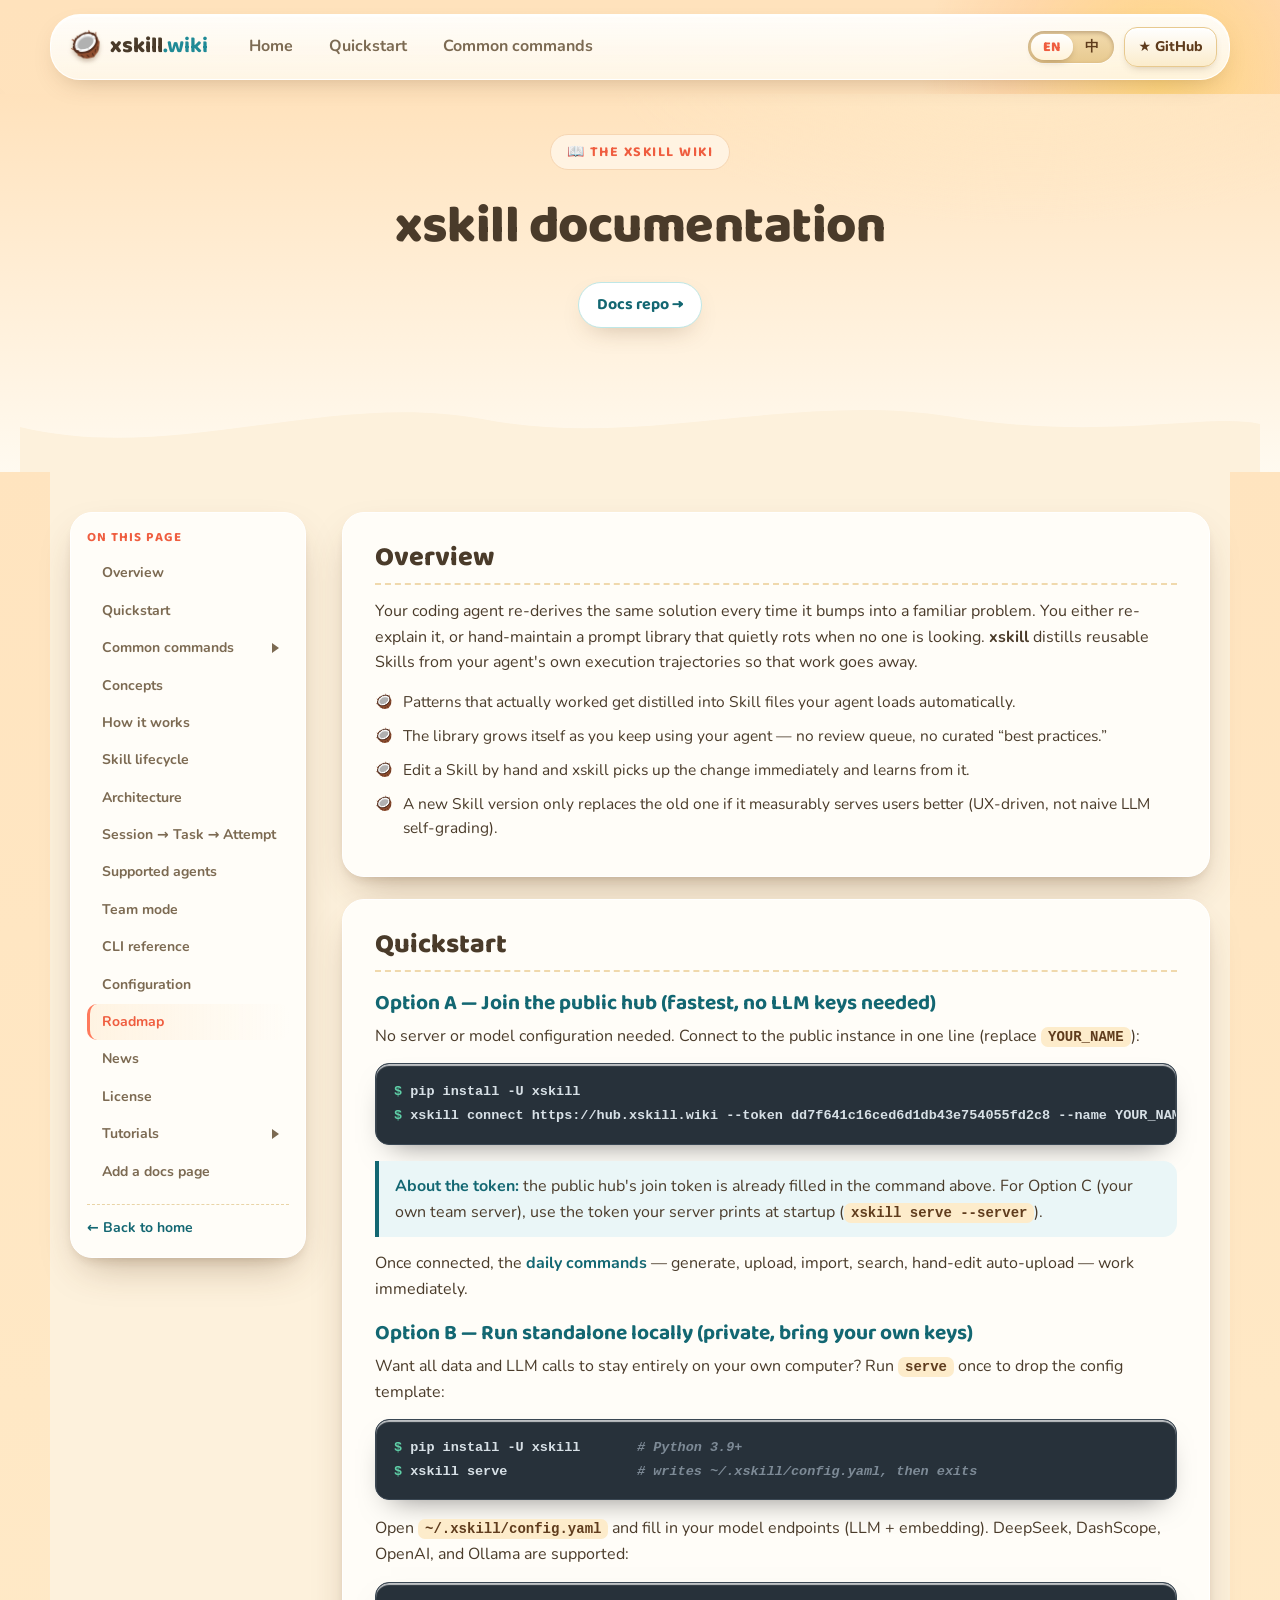
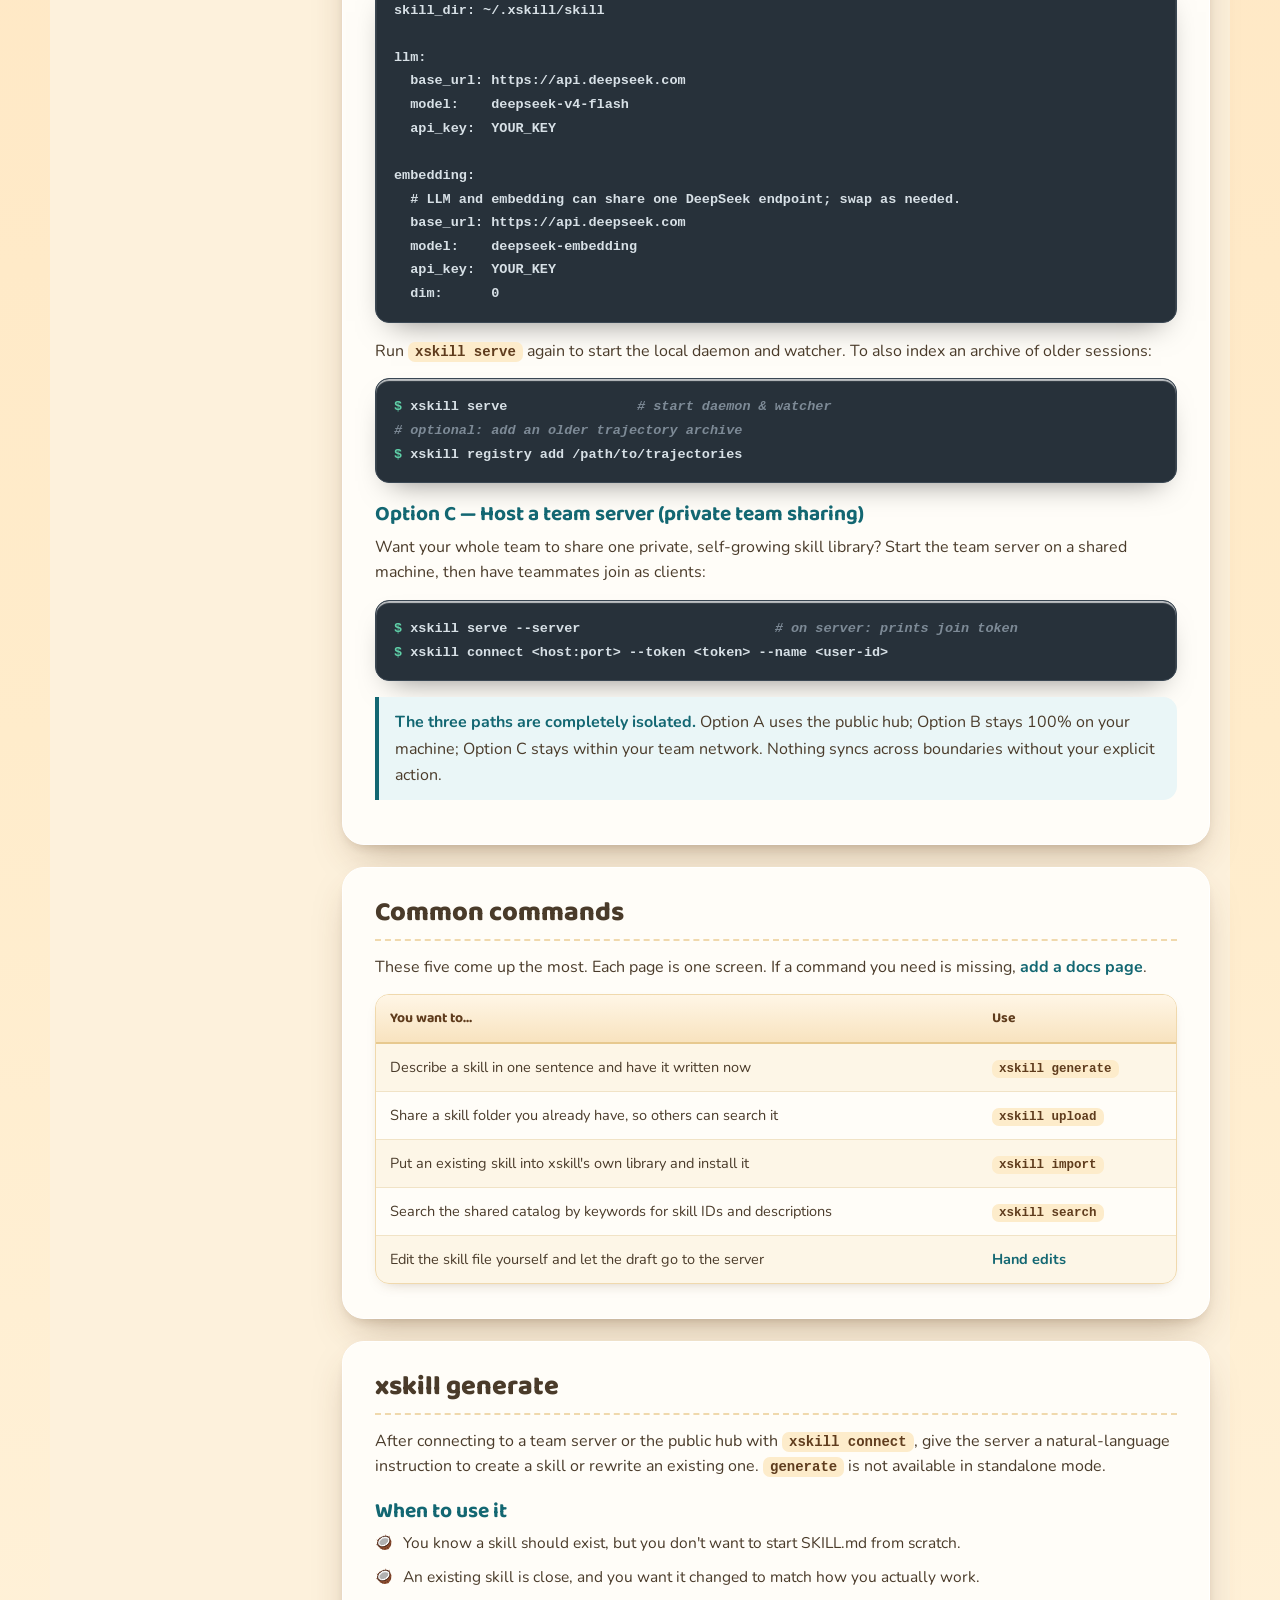
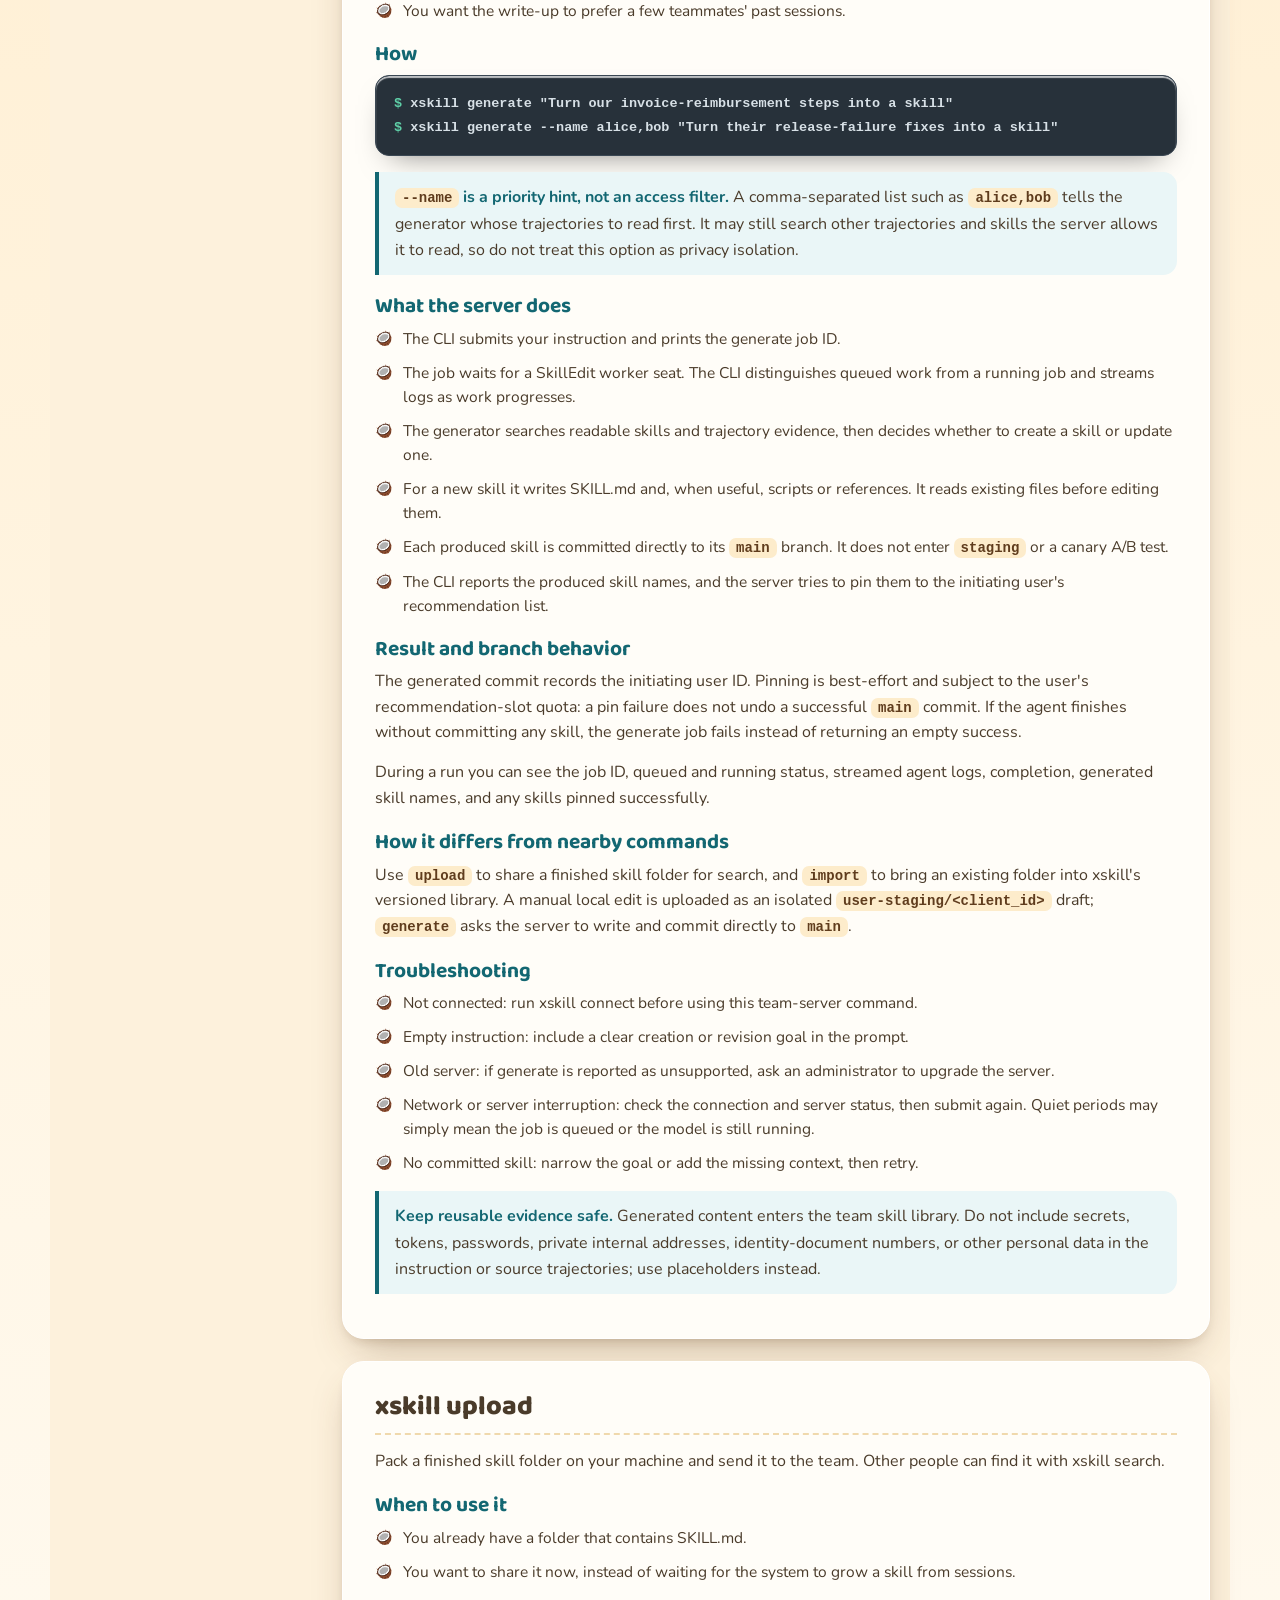
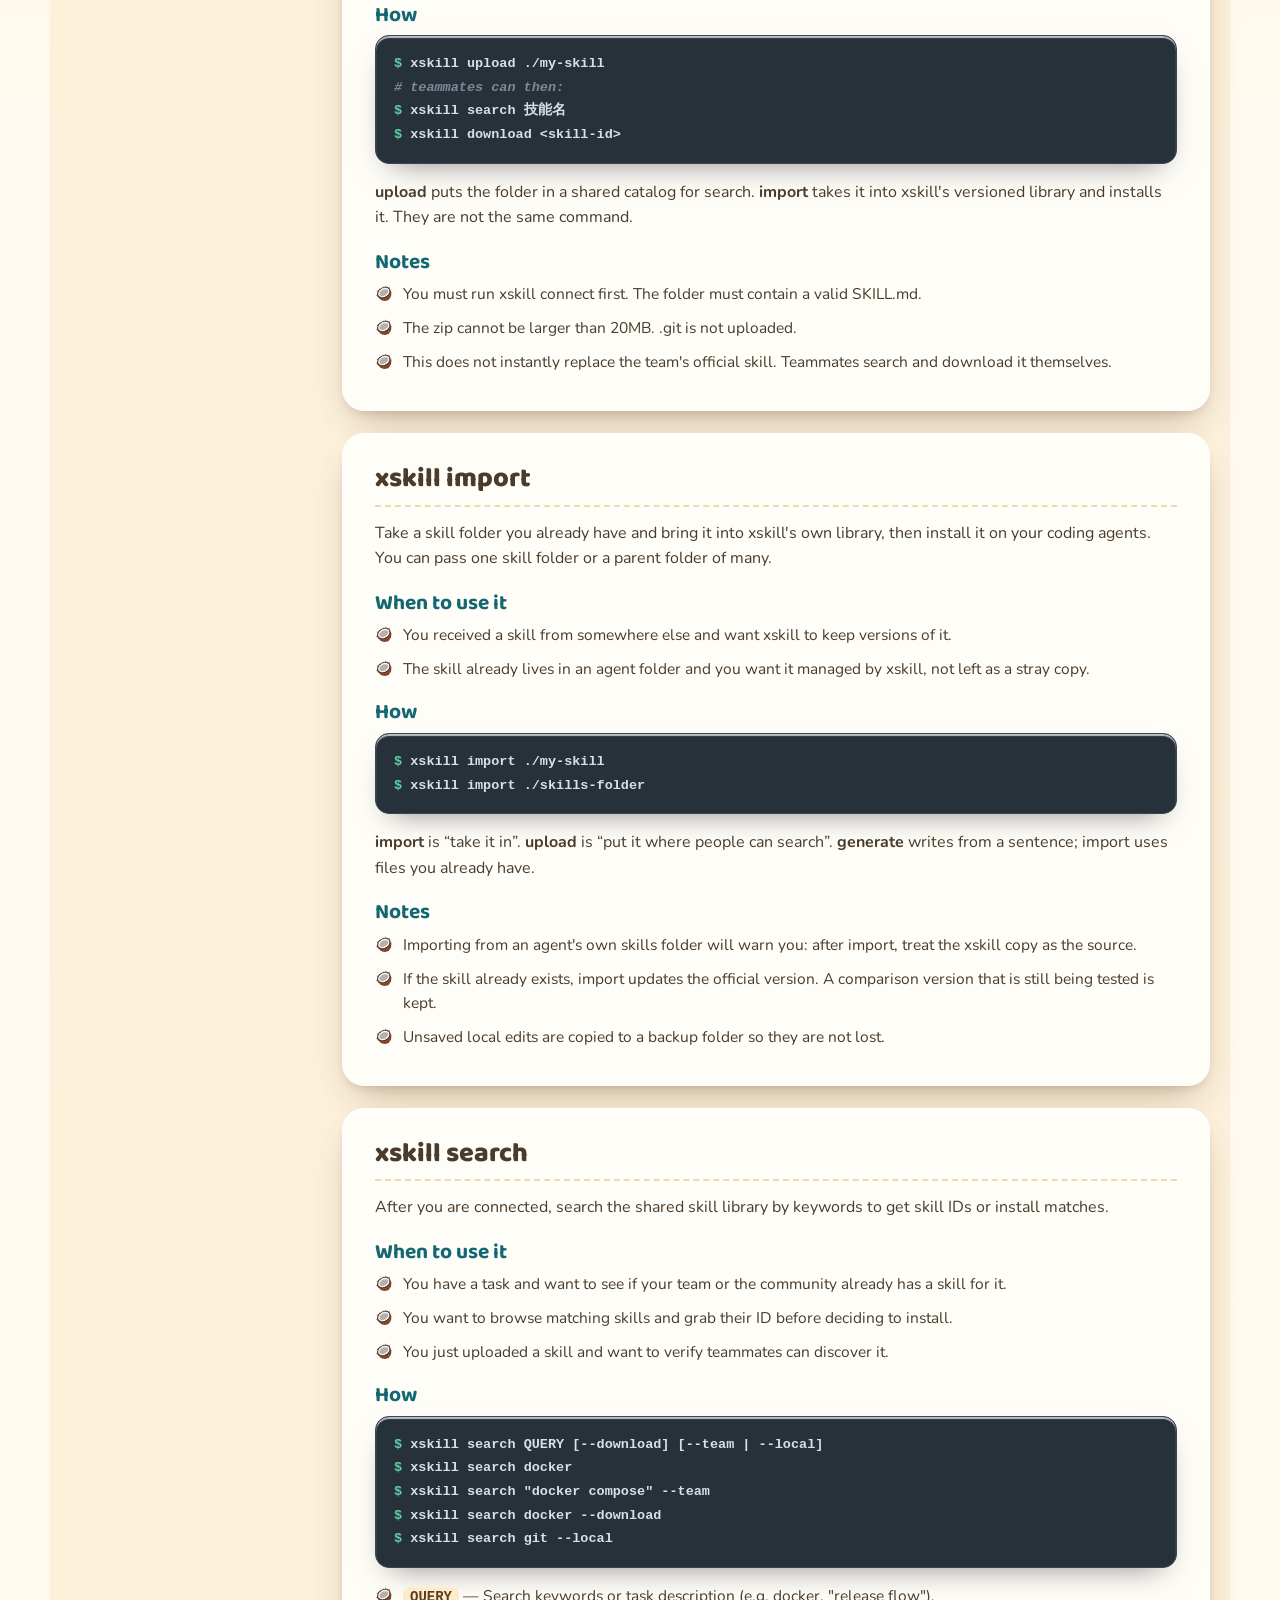
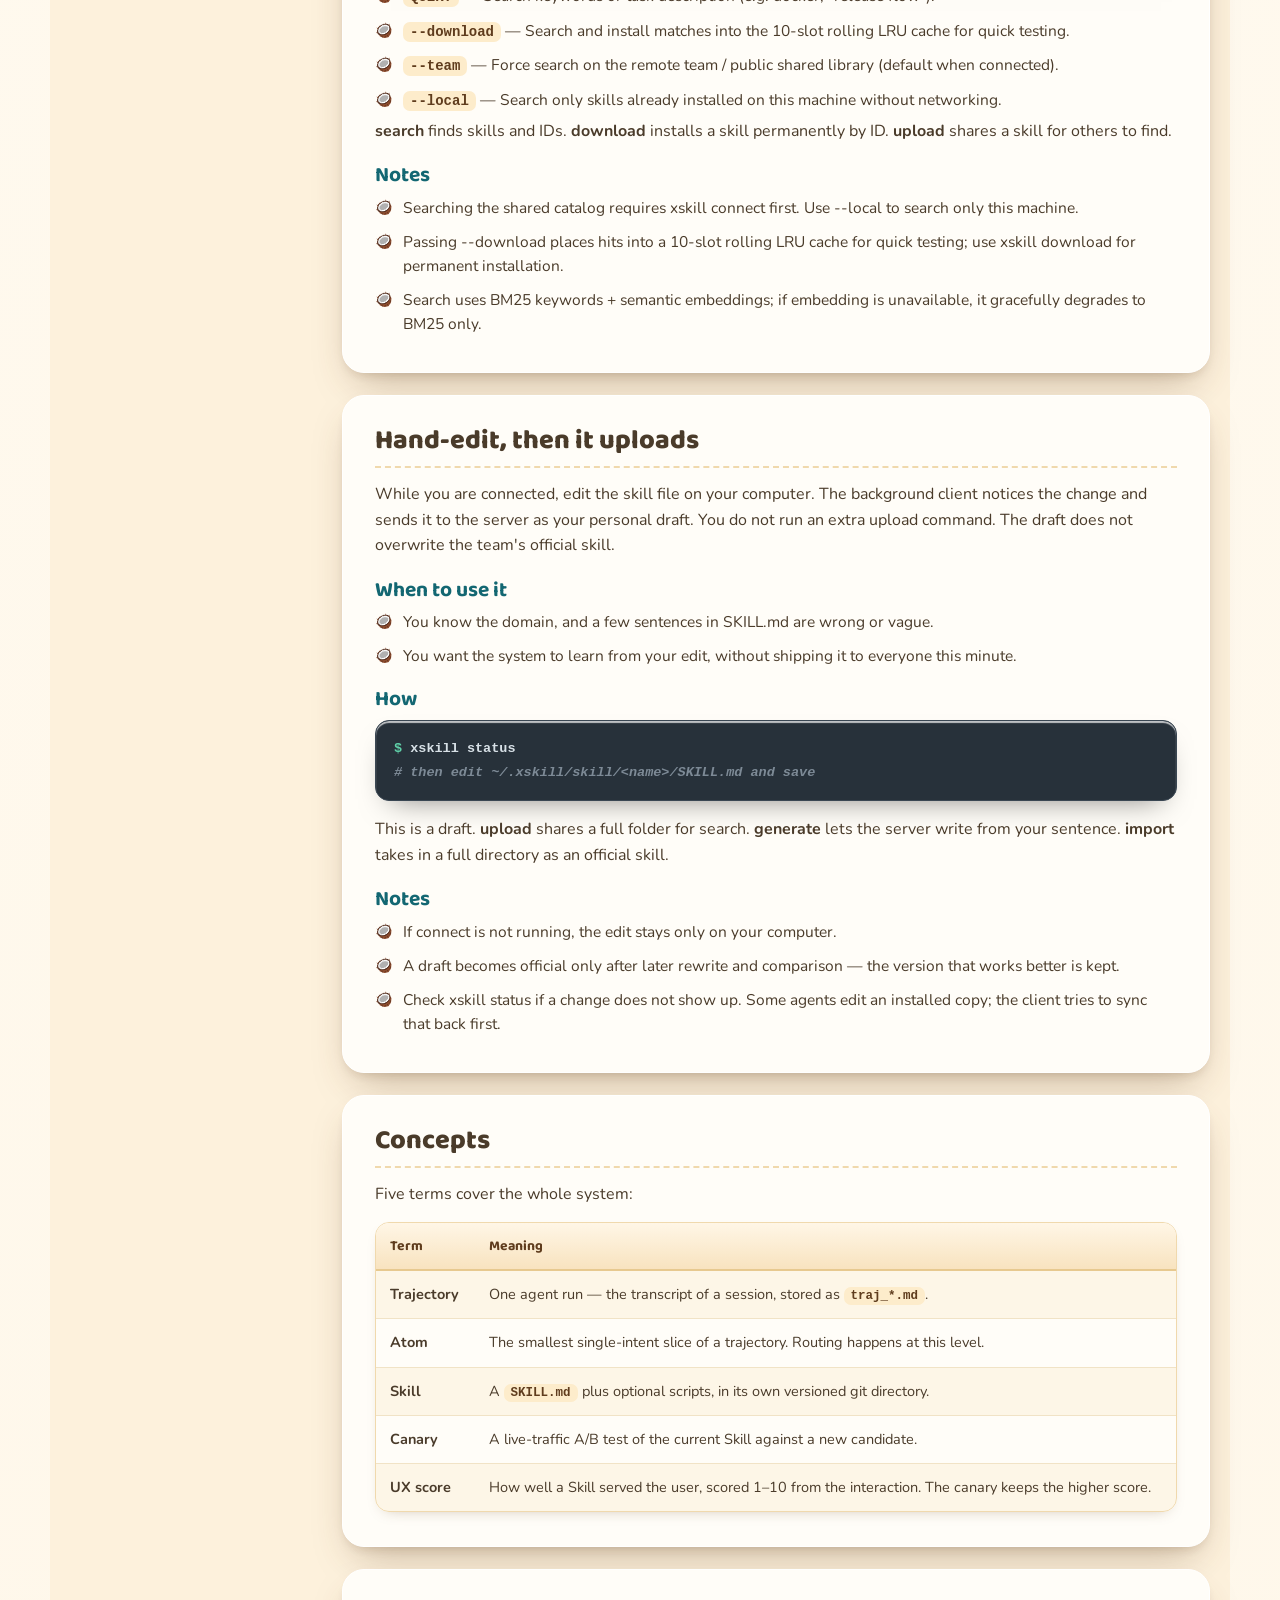
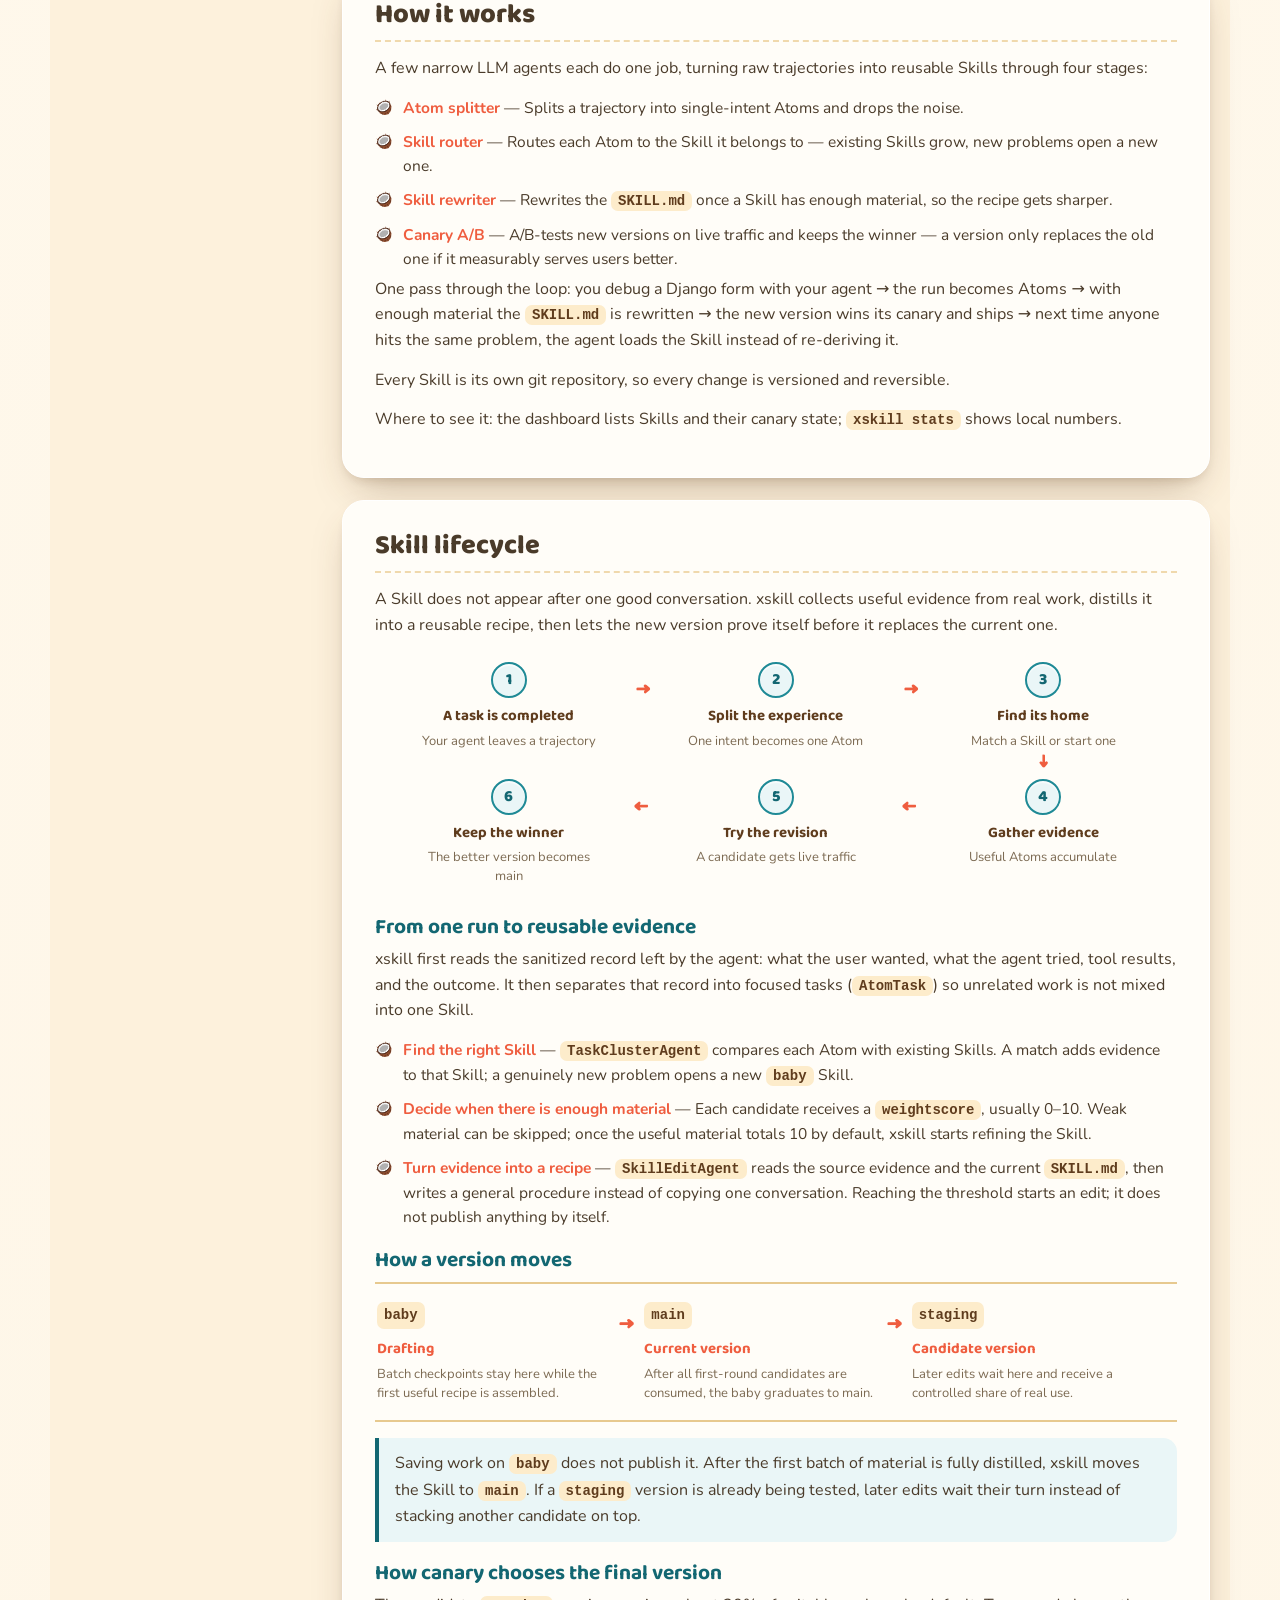
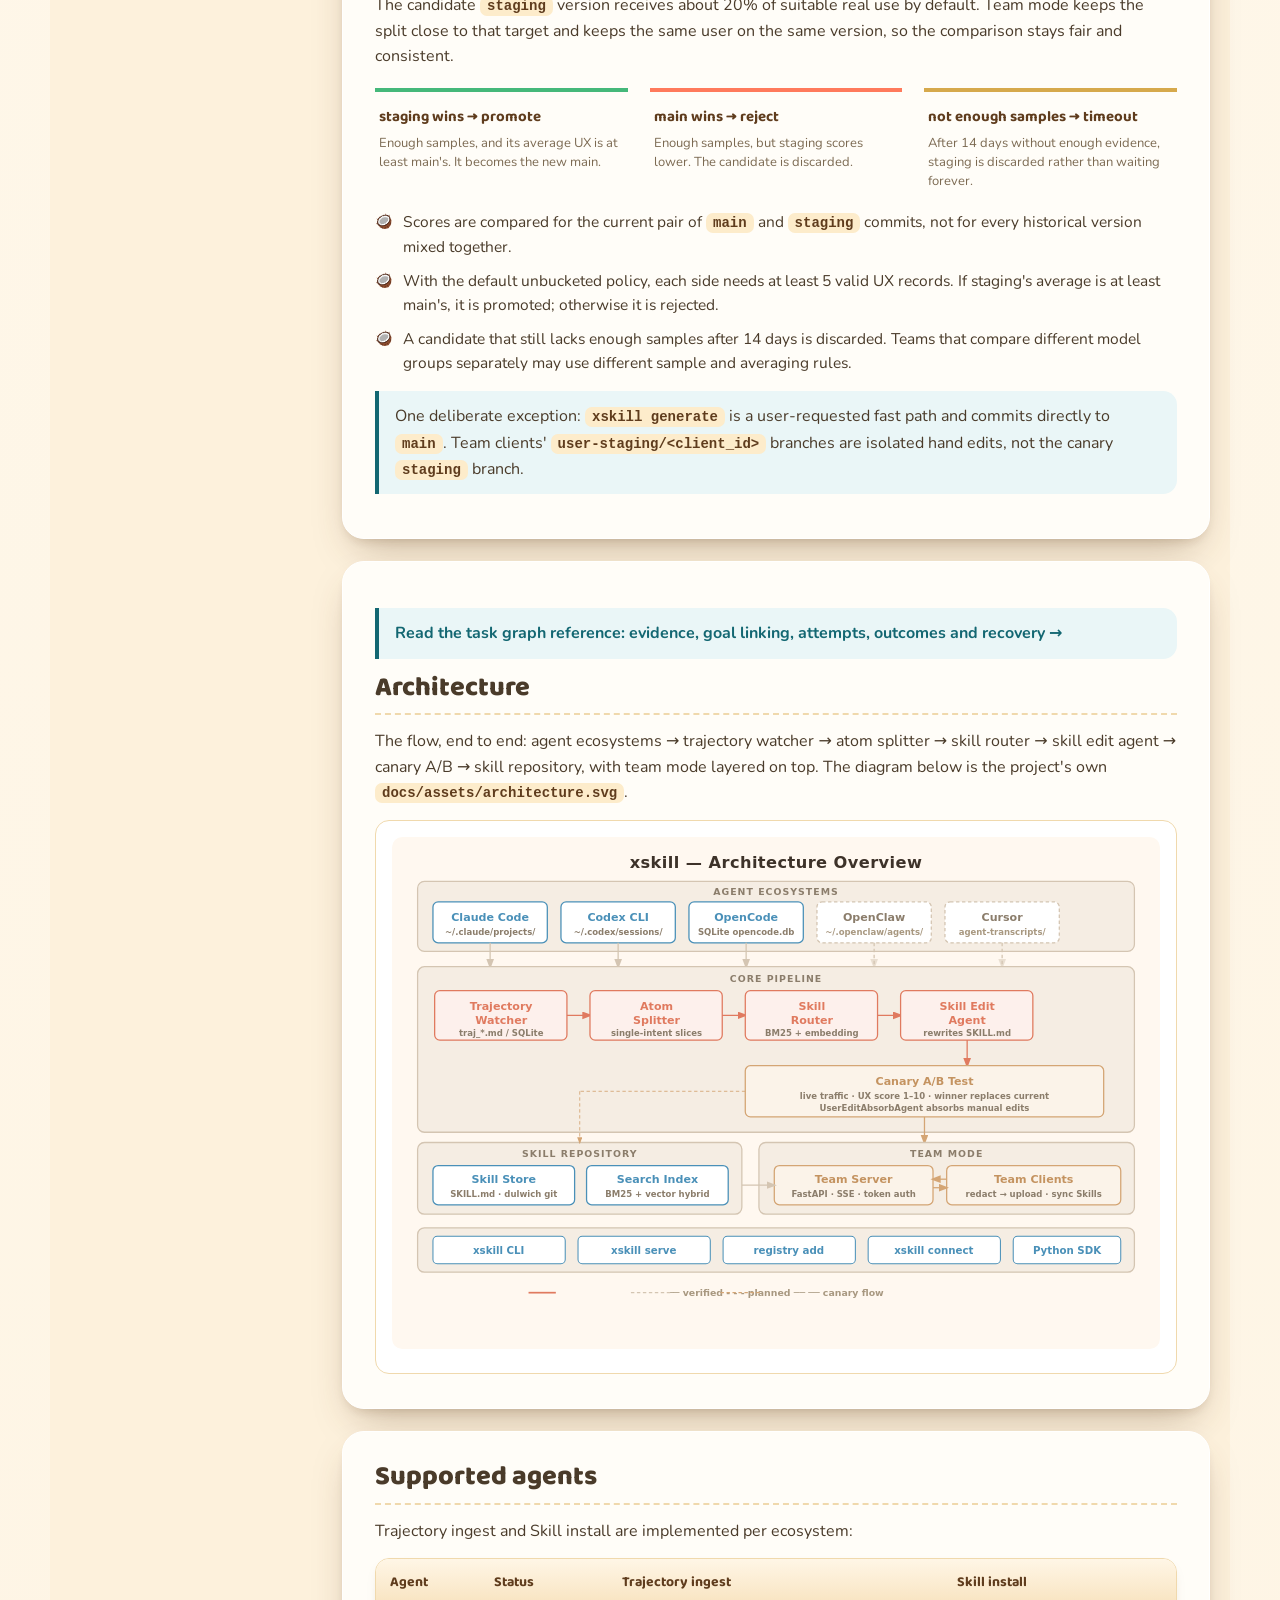
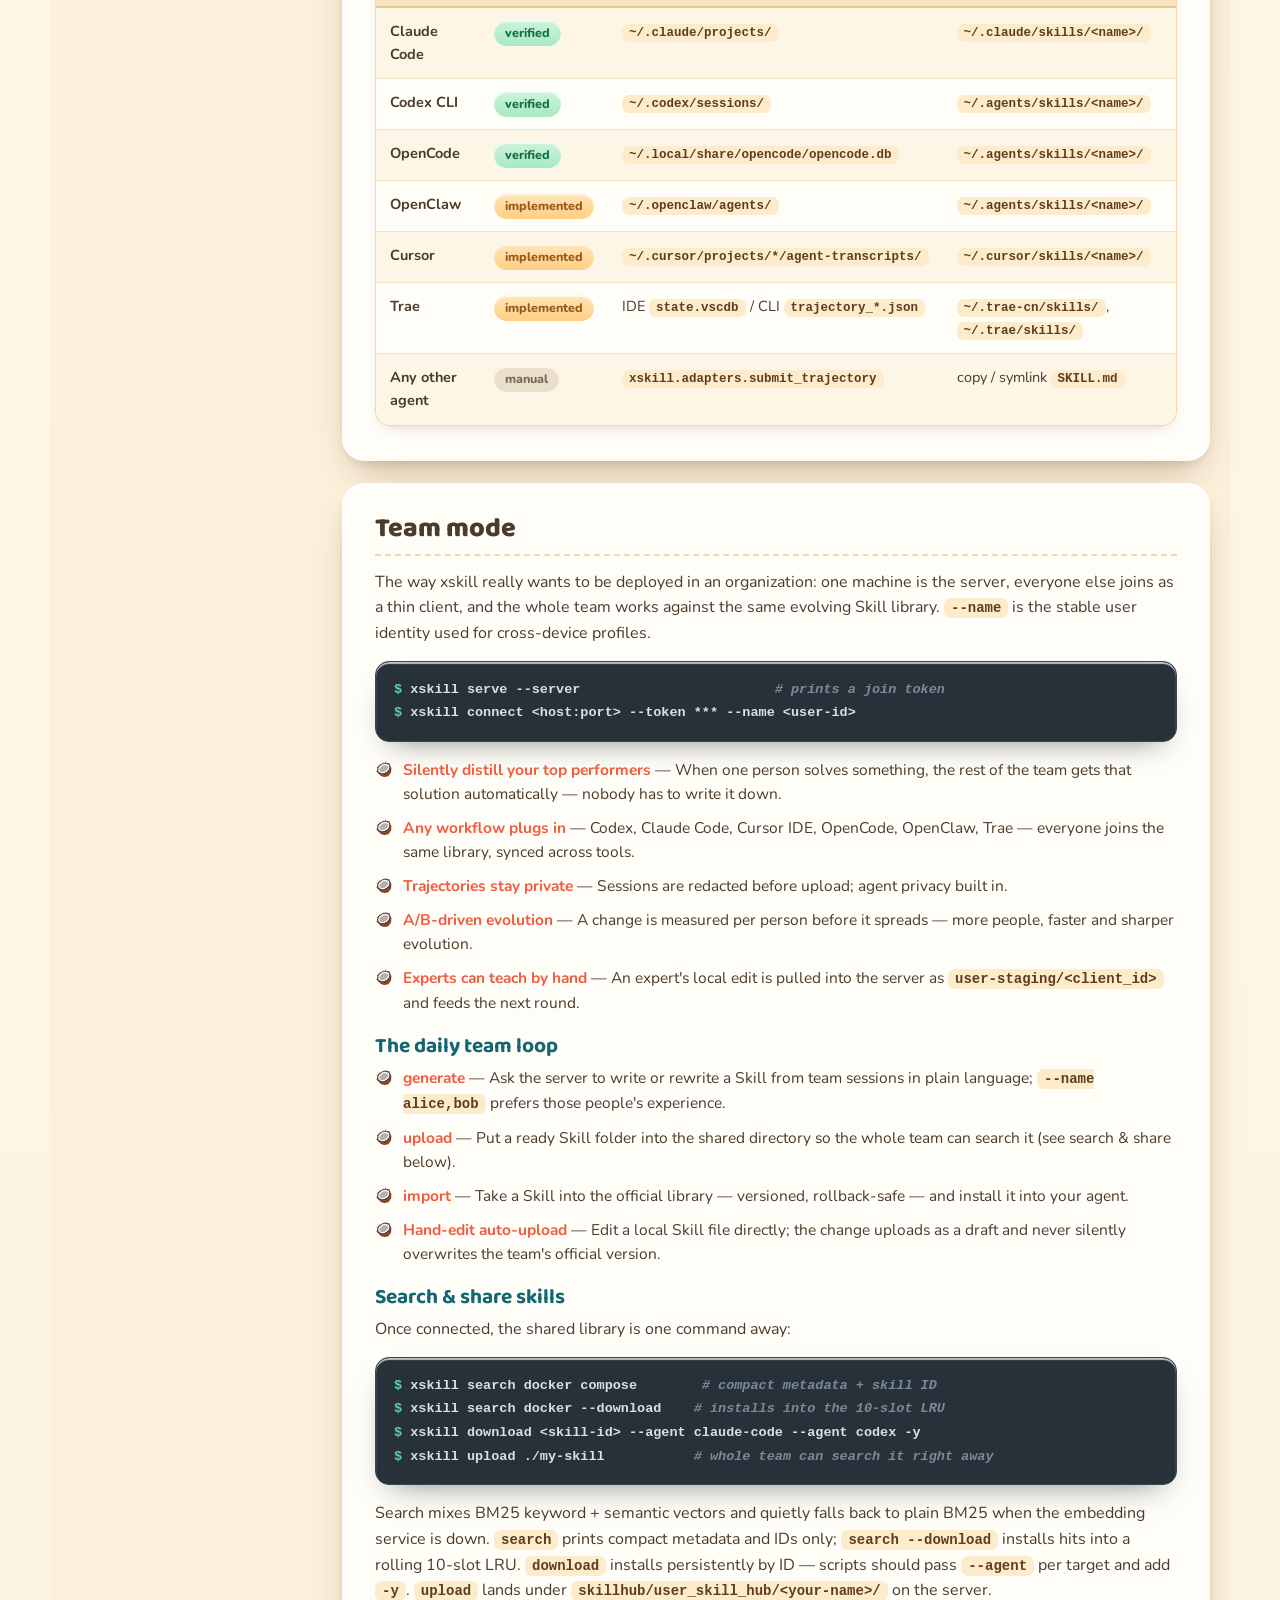
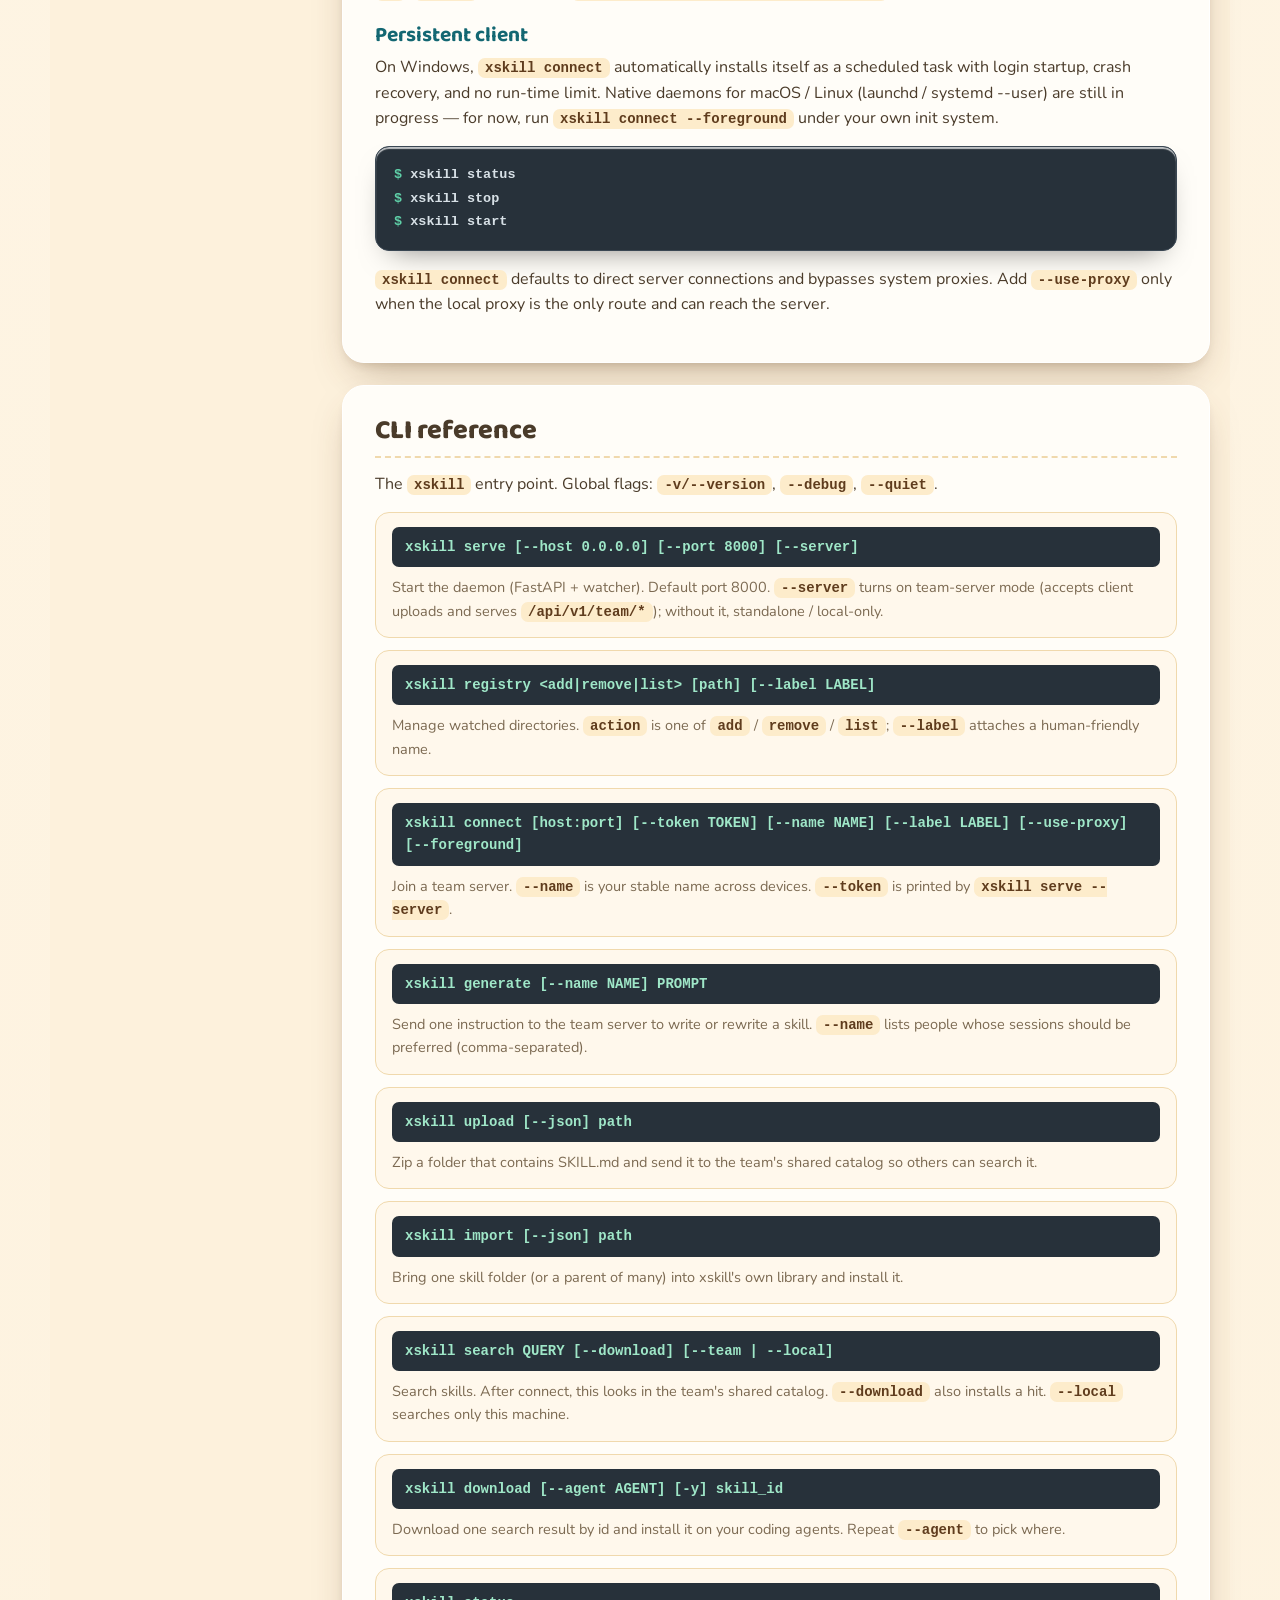
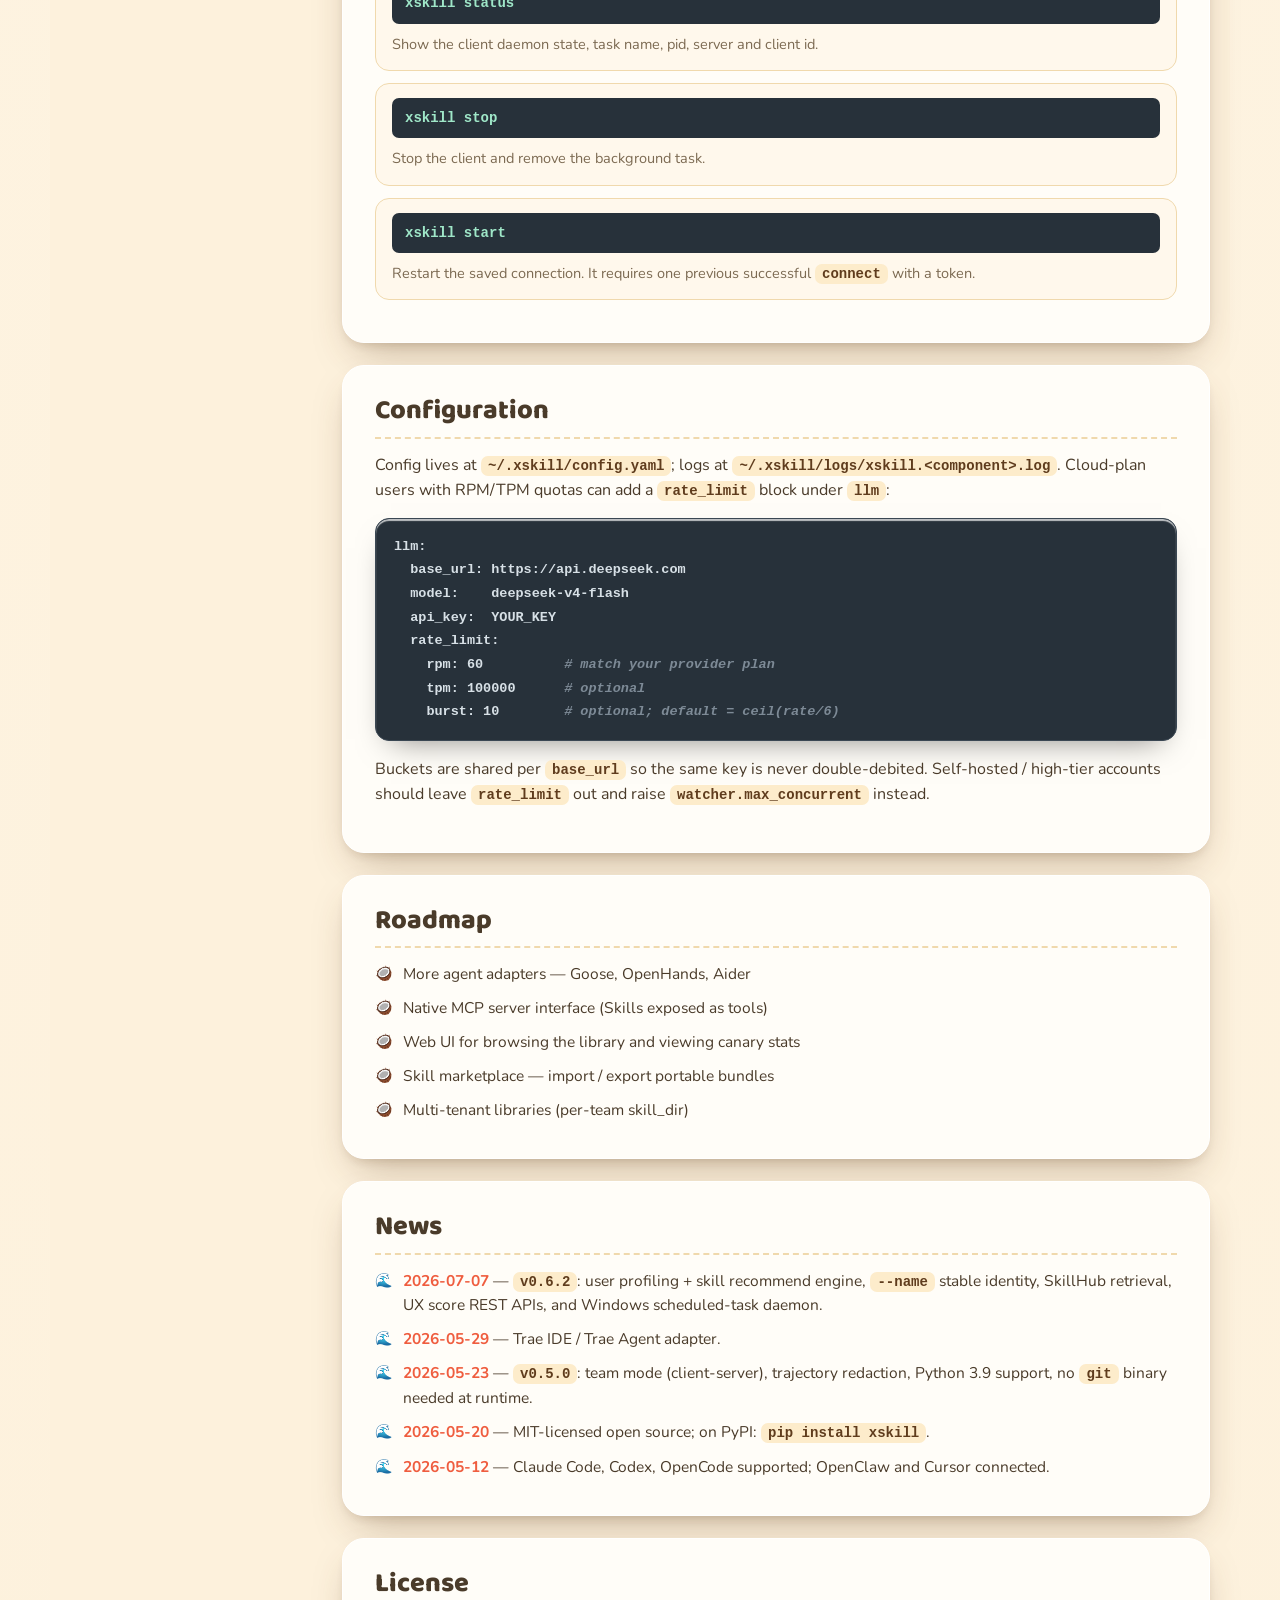
==== commit 95884ca3: "Merge pull request #7 from tiammomo/tiammomo/docs/task-graph-reference docs(wiki): explain Session, " ====
--- a/wiki.html
+++ b/wiki.html
@@ -78,6 +78,7 @@
         <a href="#how" data-i18n="w.nav_how">How it works</a>
         <a href="#lifecycle" data-i18n="w.nav_lifecycle">Skill lifecycle</a>
         <a href="#arch" data-i18n="w.nav_arch">Architecture</a>
+        <a href="task-graph.html" data-i18n="tg.entry">Session → Task → Attempt</a>
         <a href="#agents" data-i18n="w.nav_agents">Supported agents</a>
         <a href="#team" data-i18n="w.nav_team">Team mode</a>
         <a href="#cli" data-i18n="w.nav_cli">CLI reference</a>
@@ -350,9 +351,9 @@
       <h3 class="doc-subhead" data-i18n="w.lifecycle_evidence_h"></h3>
       <p data-i18n-html="w.lifecycle_evidence_p"></p>
       <ul class="doc-list">
-        <li data-i18n-html="w.lifecycle_e1"></li>
-        <li data-i18n-html="w.lifecycle_e2"></li>
-        <li data-i18n-html="w.lifecycle_e3"></li>
+        <li><b data-i18n="w.lifecycle_e1_t"></b> — <span data-i18n-html="w.lifecycle_e1_p"></span></li>
+        <li><b data-i18n="w.lifecycle_e2_t"></b> — <span data-i18n-html="w.lifecycle_e2_p"></span></li>
+        <li><b data-i18n="w.lifecycle_e3_t"></b> — <span data-i18n-html="w.lifecycle_e3_p"></span></li>
       </ul>
 
       <h3 class="doc-subhead" data-i18n="w.lifecycle_branch_h"></h3>
@@ -388,6 +389,7 @@
     </section>
 
     <section id="arch" class="doc-sec">
+      <p class="doc-note"><a href="task-graph.html" data-i18n="tg.description">Read the task graph reference: evidence, goal linking, attempts, outcomes and recovery →</a></p>
       <h2 data-i18n="w.arch_h">Architecture</h2>
       <p data-i18n-html="w.arch_p"></p>
       <figure class="doc-figure">
